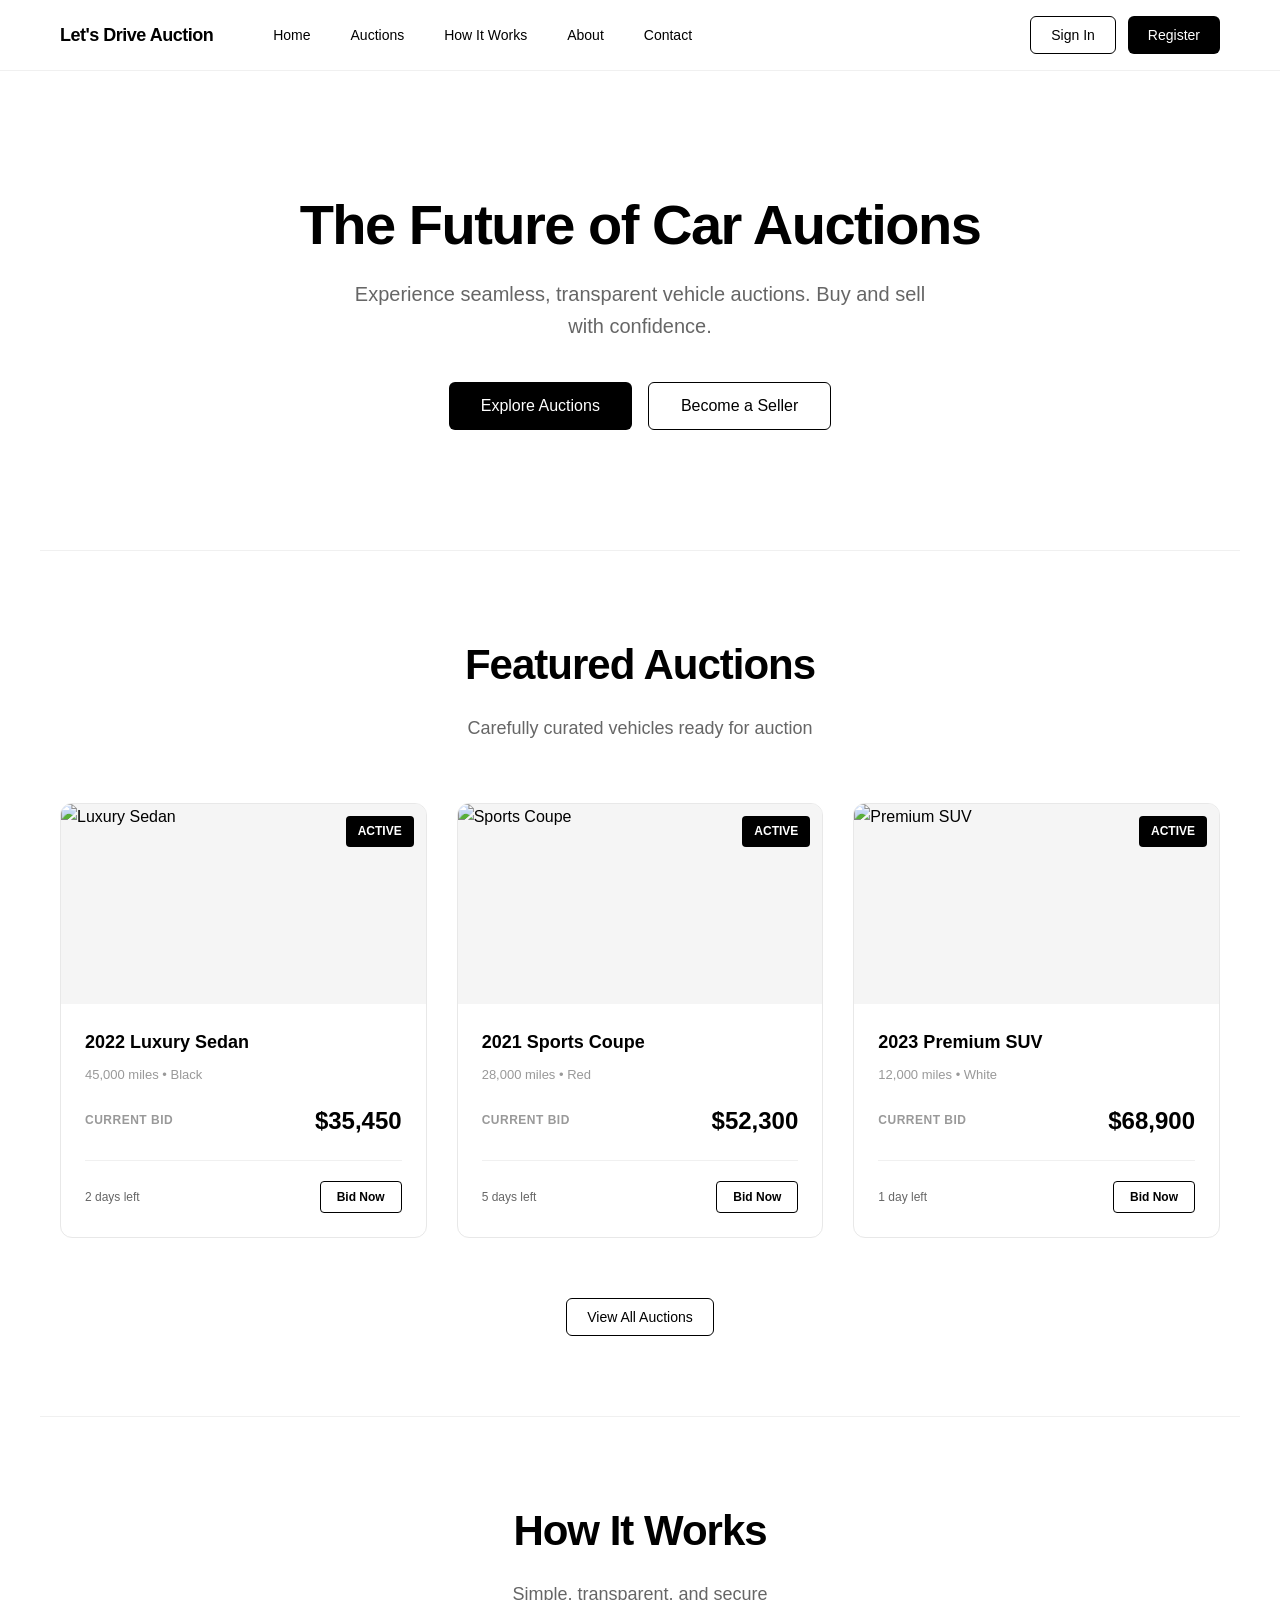
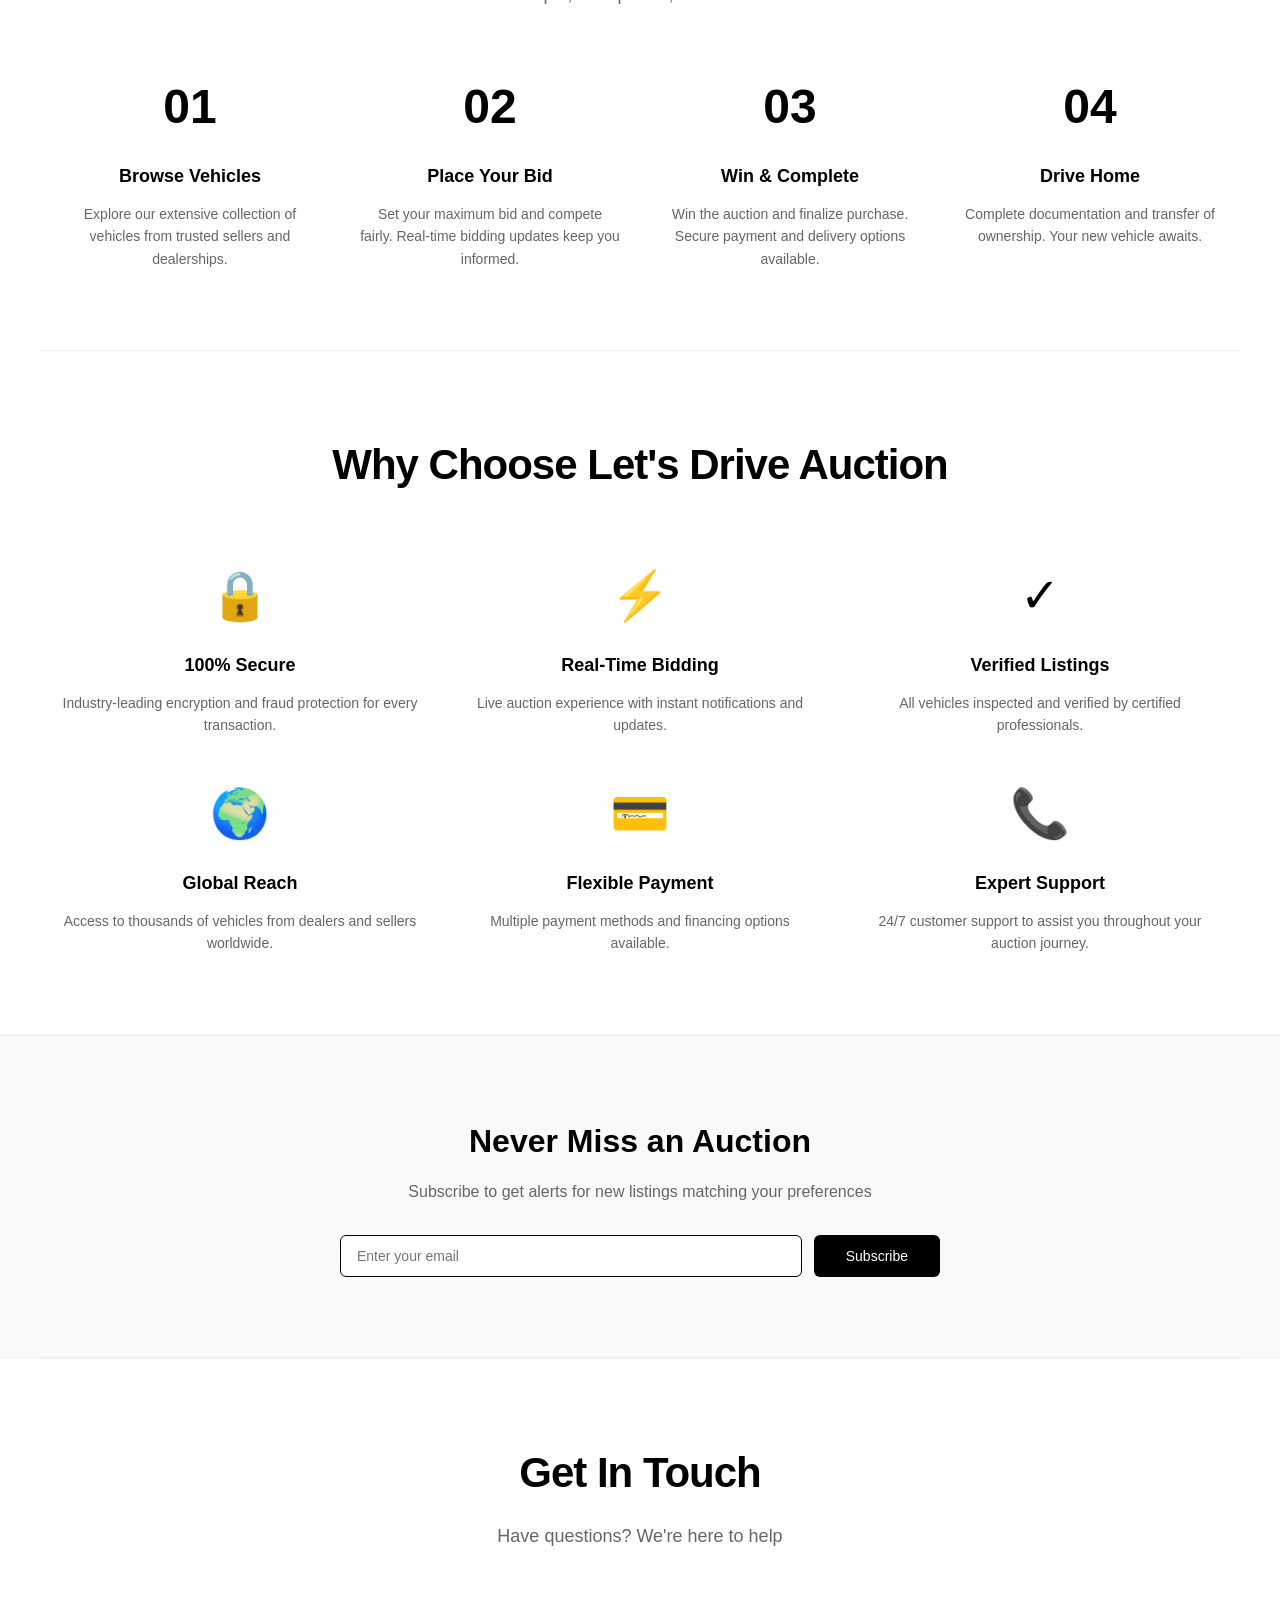
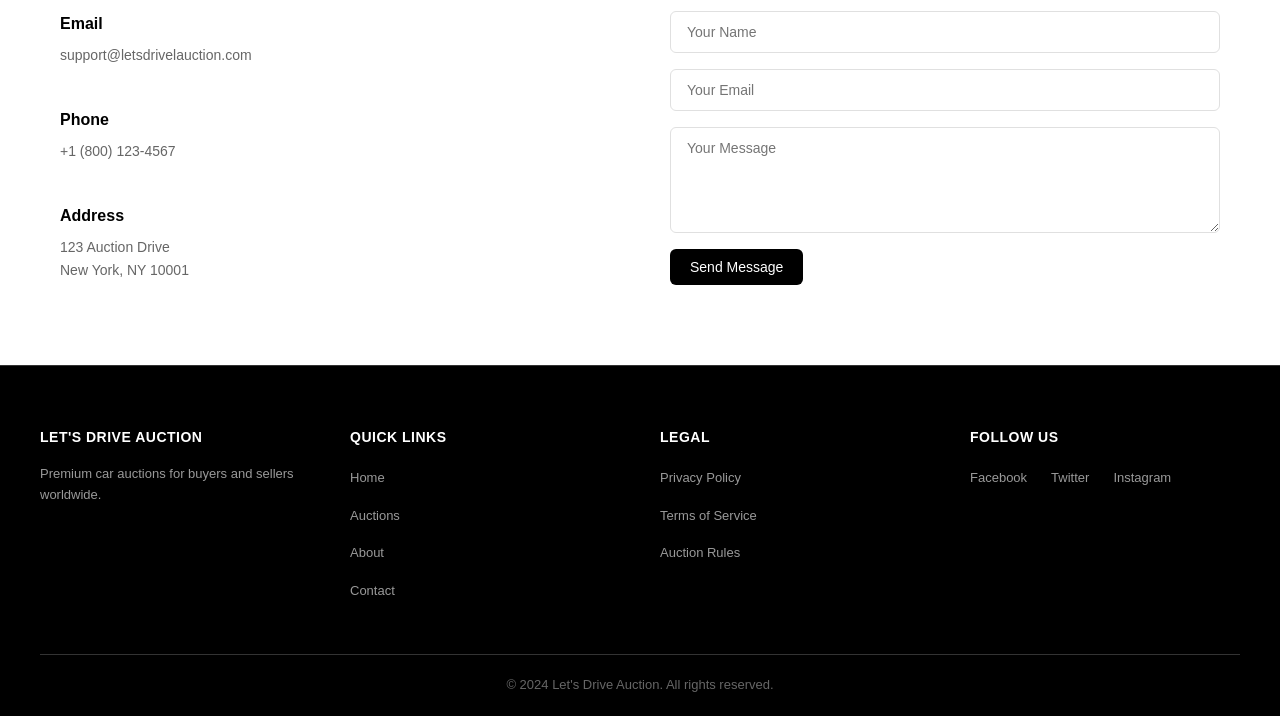
==== index.html @ 49b8ce79 "Add Let's Drive Auction main HTML page with all sections" ====
<!DOCTYPE html>
<html lang="en">
<head>
    <meta charset="UTF-8">
    <meta name="viewport" content="width=device-width, initial-scale=1.0">
    <title>Let's Drive Auction - Premium Car Auctions</title>
    <link rel="stylesheet" href="styles.css">
</head>
<body>
    <!-- Navigation -->
    <nav class="navbar">
        <div class="nav-container">
            <div class="logo">Let's Drive Auction</div>
            <ul class="nav-menu">
                <li><a href="#home">Home</a></li>
                <li><a href="#auctions">Auctions</a></li>
                <li><a href="#how-it-works">How It Works</a></li>
                <li><a href="#about">About</a></li>
                <li><a href="#contact">Contact</a></li>
            </ul>
            <div class="nav-buttons">
                <button class="btn-secondary">Sign In</button>
                <button class="btn-primary">Register</button>
            </div>
        </div>
    </nav>

    <!-- Hero Section -->
    <section id="home" class="hero">
        <div class="hero-content">
            <h1>The Future of Car Auctions</h1>
            <p>Experience seamless, transparent vehicle auctions. Buy and sell with confidence.</p>
            <div class="hero-buttons">
                <button class="btn-primary btn-large">Explore Auctions</button>
                <button class="btn-secondary btn-large">Become a Seller</button>
            </div>
        </div>
    </section>

    <!-- Featured Auctions -->
    <section id="auctions" class="featured-auctions">
        <div class="section-header">
            <h2>Featured Auctions</h2>
            <p>Carefully curated vehicles ready for auction</p>
        </div>
        
        <div class="auctions-grid">
            <div class="auction-card">
                <div class="auction-image">
                    <img src="https://via.placeholder.com/400x250/1a1a1a/ffffff?text=Luxury+Sedan" alt="Luxury Sedan">
                    <span class="auction-status">Active</span>
                </div>
                <div class="auction-details">
                    <h3>2022 Luxury Sedan</h3>
                    <p class="auction-meta">45,000 miles • Black</p>
                    <div class="price-info">
                        <span class="current-bid">Current Bid</span>
                        <span class="bid-amount">$35,450</span>
                    </div>
                    <div class="auction-footer">
                        <span class="time-left">2 days left</span>
                        <button class="btn-outline">Bid Now</button>
                    </div>
                </div>
            </div>

            <div class="auction-card">
                <div class="auction-image">
                    <img src="https://via.placeholder.com/400x250/1a1a1a/ffffff?text=Sports+Coupe" alt="Sports Coupe">
                    <span class="auction-status">Active</span>
                </div>
                <div class="auction-details">
                    <h3>2021 Sports Coupe</h3>
                    <p class="auction-meta">28,000 miles • Red</p>
                    <div class="price-info">
                        <span class="current-bid">Current Bid</span>
                        <span class="bid-amount">$52,300</span>
                    </div>
                    <div class="auction-footer">
                        <span class="time-left">5 days left</span>
                        <button class="btn-outline">Bid Now</button>
                    </div>
                </div>
            </div>

            <div class="auction-card">
                <div class="auction-image">
                    <img src="https://via.placeholder.com/400x250/1a1a1a/ffffff?text=Premium+SUV" alt="Premium SUV">
                    <span class="auction-status">Active</span>
                </div>
                <div class="auction-details">
                    <h3>2023 Premium SUV</h3>
                    <p class="auction-meta">12,000 miles • White</p>
                    <div class="price-info">
                        <span class="current-bid">Current Bid</span>
                        <span class="bid-amount">$68,900</span>
                    </div>
                    <div class="auction-footer">
                        <span class="time-left">1 day left</span>
                        <button class="btn-outline">Bid Now</button>
                    </div>
                </div>
            </div>
        </div>

        <div class="view-all">
            <button class="btn-secondary">View All Auctions</button>
        </div>
    </section>

    <!-- How It Works -->
    <section id="how-it-works" class="how-it-works">
        <div class="section-header">
            <h2>How It Works</h2>
            <p>Simple, transparent, and secure</p>
        </div>

        <div class="steps-grid">
            <div class="step">
                <div class="step-number">01</div>
                <h3>Browse Vehicles</h3>
                <p>Explore our extensive collection of vehicles from trusted sellers and dealerships.</p>
            </div>

            <div class="step">
                <div class="step-number">02</div>
                <h3>Place Your Bid</h3>
                <p>Set your maximum bid and compete fairly. Real-time bidding updates keep you informed.</p>
            </div>

            <div class="step">
                <div class="step-number">03</div>
                <h3>Win & Complete</h3>
                <p>Win the auction and finalize purchase. Secure payment and delivery options available.</p>
            </div>

            <div class="step">
                <div class="step-number">04</div>
                <h3>Drive Home</h3>
                <p>Complete documentation and transfer of ownership. Your new vehicle awaits.</p>
            </div>
        </div>
    </section>

    <!-- Why Choose Us -->
    <section id="about" class="why-choose-us">
        <div class="section-header">
            <h2>Why Choose Let's Drive Auction</h2>
        </div>

        <div class="features-grid">
            <div class="feature">
                <div class="feature-icon">🔒</div>
                <h3>100% Secure</h3>
                <p>Industry-leading encryption and fraud protection for every transaction.</p>
            </div>

            <div class="feature">
                <div class="feature-icon">⚡</div>
                <h3>Real-Time Bidding</h3>
                <p>Live auction experience with instant notifications and updates.</p>
            </div>

            <div class="feature">
                <div class="feature-icon">✓</div>
                <h3>Verified Listings</h3>
                <p>All vehicles inspected and verified by certified professionals.</p>
            </div>

            <div class="feature">
                <div class="feature-icon">🌍</div>
                <h3>Global Reach</h3>
                <p>Access to thousands of vehicles from dealers and sellers worldwide.</p>
            </div>

            <div class="feature">
                <div class="feature-icon">💳</div>
                <h3>Flexible Payment</h3>
                <p>Multiple payment methods and financing options available.</p>
            </div>

            <div class="feature">
                <div class="feature-icon">📞</div>
                <h3>Expert Support</h3>
                <p>24/7 customer support to assist you throughout your auction journey.</p>
            </div>
        </div>
    </section>

    <!-- Newsletter -->
    <section class="newsletter">
        <div class="newsletter-content">
            <h2>Never Miss an Auction</h2>
            <p>Subscribe to get alerts for new listings matching your preferences</p>
            <form class="newsletter-form">
                <input type="email" placeholder="Enter your email" required>
                <button type="submit" class="btn-primary">Subscribe</button>
            </form>
        </div>
    </section>

    <!-- Contact Section -->
    <section id="contact" class="contact">
        <div class="section-header">
            <h2>Get In Touch</h2>
            <p>Have questions? We're here to help</p>
        </div>

        <div class="contact-content">
            <div class="contact-info">
                <div class="info-item">
                    <h4>Email</h4>
                    <p>support@letsdrivelauction.com</p>
                </div>
                <div class="info-item">
                    <h4>Phone</h4>
                    <p>+1 (800) 123-4567</p>
                </div>
                <div class="info-item">
                    <h4>Address</h4>
                    <p>123 Auction Drive<br>New York, NY 10001</p>
                </div>
            </div>

            <form class="contact-form">
                <input type="text" placeholder="Your Name" required>
                <input type="email" placeholder="Your Email" required>
                <textarea placeholder="Your Message" rows="5" required></textarea>
                <button type="submit" class="btn-primary">Send Message</button>
            </form>
        </div>
    </section>

    <!-- Footer -->
    <footer class="footer">
        <div class="footer-content">
            <div class="footer-section">
                <h3>Let's Drive Auction</h3>
                <p>Premium car auctions for buyers and sellers worldwide.</p>
            </div>

            <div class="footer-section">
                <h4>Quick Links</h4>
                <ul>
                    <li><a href="#home">Home</a></li>
                    <li><a href="#auctions">Auctions</a></li>
                    <li><a href="#about">About</a></li>
                    <li><a href="#contact">Contact</a></li>
                </ul>
            </div>

            <div class="footer-section">
                <h4>Legal</h4>
                <ul>
                    <li><a href="#">Privacy Policy</a></li>
                    <li><a href="#">Terms of Service</a></li>
                    <li><a href="#">Auction Rules</a></li>
                </ul>
            </div>

            <div class="footer-section">
                <h4>Follow Us</h4>
                <ul class="social-links">
                    <li><a href="#">Facebook</a></li>
                    <li><a href="#">Twitter</a></li>
                    <li><a href="#">Instagram</a></li>
                </ul>
            </div>
        </div>

        <div class="footer-bottom">
            <p>&copy; 2024 Let's Drive Auction. All rights reserved.</p>
        </div>
    </footer>
</body>
</html>
---- styles.css ----
* {
    margin: 0;
    padding: 0;
    box-sizing: border-box;
}

html {
    scroll-behavior: smooth;
}

body {
    font-family: -apple-system, BlinkMacSystemFont, 'Segoe UI', 'Helvetica Neue', sans-serif;
    background-color: #ffffff;
    color: #000;
    line-height: 1.6;
}

/* Navigation */
.navbar {
    position: sticky;
    top: 0;
    background-color: #fff;
    border-bottom: 1px solid #f0f0f0;
    z-index: 1000;
    backdrop-filter: blur(10px);
    background-color: rgba(255, 255, 255, 0.95);
}

.nav-container {
    max-width: 1200px;
    margin: 0 auto;
    padding: 16px 20px;
    display: flex;
    justify-content: space-between;
    align-items: center;
}

.logo {
    font-size: 18px;
    font-weight: 700;
    letter-spacing: -0.5px;
}

.nav-menu {
    display: flex;
    list-style: none;
    gap: 40px;
    flex: 1;
    margin-left: 60px;
}

.nav-menu a {
    text-decoration: none;
    color: #000;
    font-size: 14px;
    font-weight: 500;
    transition: color 0.3s ease;
}

.nav-menu a:hover {
    color: #666;
}

.nav-buttons {
    display: flex;
    gap: 12px;
}

/* Buttons */
.btn-primary {
    background-color: #000;
    color: #fff;
    border: none;
    padding: 10px 20px;
    border-radius: 6px;
    font-size: 14px;
    font-weight: 500;
    cursor: pointer;
    transition: all 0.3s ease;
}

.btn-primary:hover {
    background-color: #333;
    transform: translateY(-2px);
}

.btn-secondary {
    background-color: transparent;
    color: #000;
    border: 1px solid #000;
    padding: 10px 20px;
    border-radius: 6px;
    font-size: 14px;
    font-weight: 500;
    cursor: pointer;
    transition: all 0.3s ease;
}

.btn-secondary:hover {
    background-color: #000;
    color: #fff;
}

.btn-large {
    padding: 14px 32px;
    font-size: 16px;
}

.btn-outline {
    background-color: transparent;
    color: #000;
    border: 1px solid #000;
    padding: 8px 16px;
    border-radius: 4px;
    font-size: 12px;
    font-weight: 600;
    cursor: pointer;
    transition: all 0.3s ease;
}

.btn-outline:hover {
    background-color: #000;
    color: #fff;
}

/* Hero Section */
.hero {
    max-width: 1200px;
    margin: 0 auto;
    padding: 120px 20px;
    text-align: center;
}

.hero-content h1 {
    font-size: 56px;
    font-weight: 700;
    letter-spacing: -1.5px;
    margin-bottom: 20px;
    line-height: 1.2;
}

.hero-content p {
    font-size: 20px;
    color: #666;
    margin-bottom: 40px;
    font-weight: 400;
    max-width: 600px;
    margin-left: auto;
    margin-right: auto;
}

.hero-buttons {
    display: flex;
    gap: 16px;
    justify-content: center;
    flex-wrap: wrap;
}

/* Section Headers */
.section-header {
    text-align: center;
    margin-bottom: 60px;
}

.section-header h2 {
    font-size: 42px;
    font-weight: 700;
    letter-spacing: -1px;
    margin-bottom: 16px;
}

.section-header p {
    font-size: 18px;
    color: #666;
    font-weight: 400;
}

/* Featured Auctions */
.featured-auctions {
    max-width: 1200px;
    margin: 0 auto;
    padding: 80px 20px;
    border-top: 1px solid #f0f0f0;
}

.auctions-grid {
    display: grid;
    grid-template-columns: repeat(auto-fit, minmax(300px, 1fr));
    gap: 30px;
    margin-bottom: 60px;
}

.auction-card {
    background: #fff;
    border: 1px solid #e8e8e8;
    border-radius: 12px;
    overflow: hidden;
    transition: all 0.3s ease;
}

.auction-card:hover {
    border-color: #000;
    box-shadow: 0 20px 40px rgba(0, 0, 0, 0.1);
}

.auction-image {
    position: relative;
    height: 200px;
    overflow: hidden;
    background-color: #f5f5f5;
}

.auction-image img {
    width: 100%;
    height: 100%;
    object-fit: cover;
    transition: transform 0.3s ease;
}

.auction-card:hover .auction-image img {
    transform: scale(1.05);
}

.auction-status {
    position: absolute;
    top: 12px;
    right: 12px;
    background-color: #000;
    color: #fff;
    padding: 6px 12px;
    border-radius: 4px;
    font-size: 12px;
    font-weight: 600;
    text-transform: uppercase;
}

.auction-details {
    padding: 24px;
}

.auction-details h3 {
    font-size: 18px;
    font-weight: 600;
    margin-bottom: 8px;
}

.auction-meta {
    font-size: 13px;
    color: #999;
    margin-bottom: 16px;
}

.price-info {
    display: flex;
    justify-content: space-between;
    align-items: center;
    margin-bottom: 20px;
    padding-bottom: 20px;
    border-bottom: 1px solid #f0f0f0;
}

.current-bid {
    font-size: 12px;
    color: #999;
    text-transform: uppercase;
    font-weight: 600;
    letter-spacing: 0.5px;
}

.bid-amount {
    font-size: 24px;
    font-weight: 700;
}

.auction-footer {
    display: flex;
    justify-content: space-between;
    align-items: center;
}

.time-left {
    font-size: 12px;
    color: #666;
    font-weight: 500;
}

.view-all {
    text-align: center;
}

/* How It Works */
.how-it-works {
    max-width: 1200px;
    margin: 0 auto;
    padding: 80px 20px;
    border-top: 1px solid #f0f0f0;
}

.steps-grid {
    display: grid;
    grid-template-columns: repeat(auto-fit, minmax(250px, 1fr));
    gap: 40px;
}

.step {
    text-align: center;
}

.step-number {
    font-size: 48px;
    font-weight: 700;
    color: #000;
    margin-bottom: 16px;
}

.step h3 {
    font-size: 18px;
    font-weight: 600;
    margin-bottom: 12px;
}

.step p {
    font-size: 14px;
    color: #666;
    line-height: 1.6;
}

/* Why Choose Us */
.why-choose-us {
    max-width: 1200px;
    margin: 0 auto;
    padding: 80px 20px;
    border-top: 1px solid #f0f0f0;
}

.features-grid {
    display: grid;
    grid-template-columns: repeat(auto-fit, minmax(280px, 1fr));
    gap: 40px;
}

.feature {
    text-align: center;
}

.feature-icon {
    font-size: 48px;
    margin-bottom: 16px;
}

.feature h3 {
    font-size: 18px;
    font-weight: 600;
    margin-bottom: 12px;
}

.feature p {
    font-size: 14px;
    color: #666;
    line-height: 1.6;
}

/* Newsletter */
.newsletter {
    background-color: #f9f9f9;
    padding: 80px 20px;
    border-top: 1px solid #f0f0f0;
    border-bottom: 1px solid #f0f0f0;
}

.newsletter-content {
    max-width: 600px;
    margin: 0 auto;
    text-align: center;
}

.newsletter-content h2 {
    font-size: 32px;
    font-weight: 700;
    margin-bottom: 12px;
}

.newsletter-content p {
    font-size: 16px;
    color: #666;
    margin-bottom: 30px;
}

.newsletter-form {
    display: flex;
    gap: 12px;
}

.newsletter-form input {
    flex: 1;
    padding: 12px 16px;
    border: 1px solid #000;
    border-radius: 6px;
    font-size: 14px;
}

.newsletter-form input:focus {
    outline: none;
    border-color: #000;
    box-shadow: 0 0 0 3px rgba(0, 0, 0, 0.1);
}

.newsletter-form button {
    padding: 12px 32px;
}

/* Contact */
.contact {
    max-width: 1200px;
    margin: 0 auto;
    padding: 80px 20px;
    border-top: 1px solid #f0f0f0;
}

.contact-content {
    display: grid;
    grid-template-columns: 1fr 1fr;
    gap: 60px;
    margin-top: 60px;
}

.contact-info {
    display: flex;
    flex-direction: column;
    gap: 40px;
}

.info-item h4 {
    font-size: 16px;
    font-weight: 600;
    margin-bottom: 8px;
}

.info-item p {
    font-size: 14px;
    color: #666;
    line-height: 1.6;
}

.contact-form {
    display: flex;
    flex-direction: column;
    gap: 16px;
}

.contact-form input,
.contact-form textarea {
    padding: 12px 16px;
    border: 1px solid #e0e0e0;
    border-radius: 6px;
    font-size: 14px;
    font-family: inherit;
}

.contact-form input:focus,
.contact-form textarea:focus {
    outline: none;
    border-color: #000;
    box-shadow: 0 0 0 3px rgba(0, 0, 0, 0.05);
}

.contact-form button {
    align-self: flex-start;
}

/* Footer */
.footer {
    background-color: #000;
    color: #fff;
    padding: 60px 20px 20px;
    border-top: 1px solid #333;
}

.footer-content {
    max-width: 1200px;
    margin: 0 auto;
    display: grid;
    grid-template-columns: repeat(auto-fit, minmax(200px, 1fr));
    gap: 40px;
    margin-bottom: 40px;
}

.footer-section h3,
.footer-section h4 {
    font-size: 14px;
    font-weight: 600;
    margin-bottom: 16px;
    text-transform: uppercase;
    letter-spacing: 0.5px;
}

.footer-section p {
    font-size: 13px;
    color: #999;
    line-height: 1.6;
}

.footer-section ul {
    list-style: none;
}

.footer-section li {
    margin-bottom: 12px;
}

.footer-section a {
    font-size: 13px;
    color: #999;
    text-decoration: none;
    transition: color 0.3s ease;
}

.footer-section a:hover {
    color: #fff;
}

.social-links {
    display: flex;
    gap: 24px;
}

.footer-bottom {
    max-width: 1200px;
    margin: 0 auto;
    padding-top: 20px;
    border-top: 1px solid #333;
    text-align: center;
    font-size: 13px;
    color: #666;
}

/* Responsive */
@media (max-width: 768px) {
    .nav-menu {
        display: none;
    }

    .hero-content h1 {
        font-size: 36px;
    }

    .hero-content p {
        font-size: 16px;
    }

    .hero {
        padding: 80px 20px;
    }

    .section-header h2 {
        font-size: 28px;
    }

    .featured-auctions,
    .how-it-works,
    .why-choose-us,
    .contact {
        padding: 60px 20px;
    }

    .contact-content {
        grid-template-columns: 1fr;
        gap: 40px;
    }

    .auctions-grid {
        grid-template-columns: 1fr;
    }

    .steps-grid,
    .features-grid {
        grid-template-columns: 1fr;
    }

    .newsletter-form {
        flex-direction: column;
    }

    .newsletter-form button {
        width: 100%;
    }
}

@media (max-width: 480px) {
    .nav-container {
        padding: 12px 16px;
    }

    .logo {
        font-size: 16px;
    }

    .nav-buttons {
        display: none;
    }

    .hero {
        padding: 60px 16px;
    }

    .hero-content h1 {
        font-size: 28px;
    }

    .hero-content p {
        font-size: 14px;
    }

    .hero-buttons {
        flex-direction: column;
    }

    .btn-large {
        width: 100%;
    }

    .section-header h2 {
        font-size: 24px;
    }

    .featured-auctions,
    .how-it-works,
    .why-choose-us,
    .contact,
    .newsletter {
        padding: 40px 16px;
    }

    .footer-content {
        grid-template-columns: 1fr;
        gap: 30px;
    }
}

/* Animations */
@keyframes fadeInUp {
    from {
        opacity: 0;
        transform: translateY(20px);
    }
    to {
        opacity: 1;
        transform: translateY(0);
    }
}

.auction-card {
    animation: fadeInUp 0.6s ease-out;
}

.step,
.feature {
    animation: fadeInUp 0.6s ease-out;
}
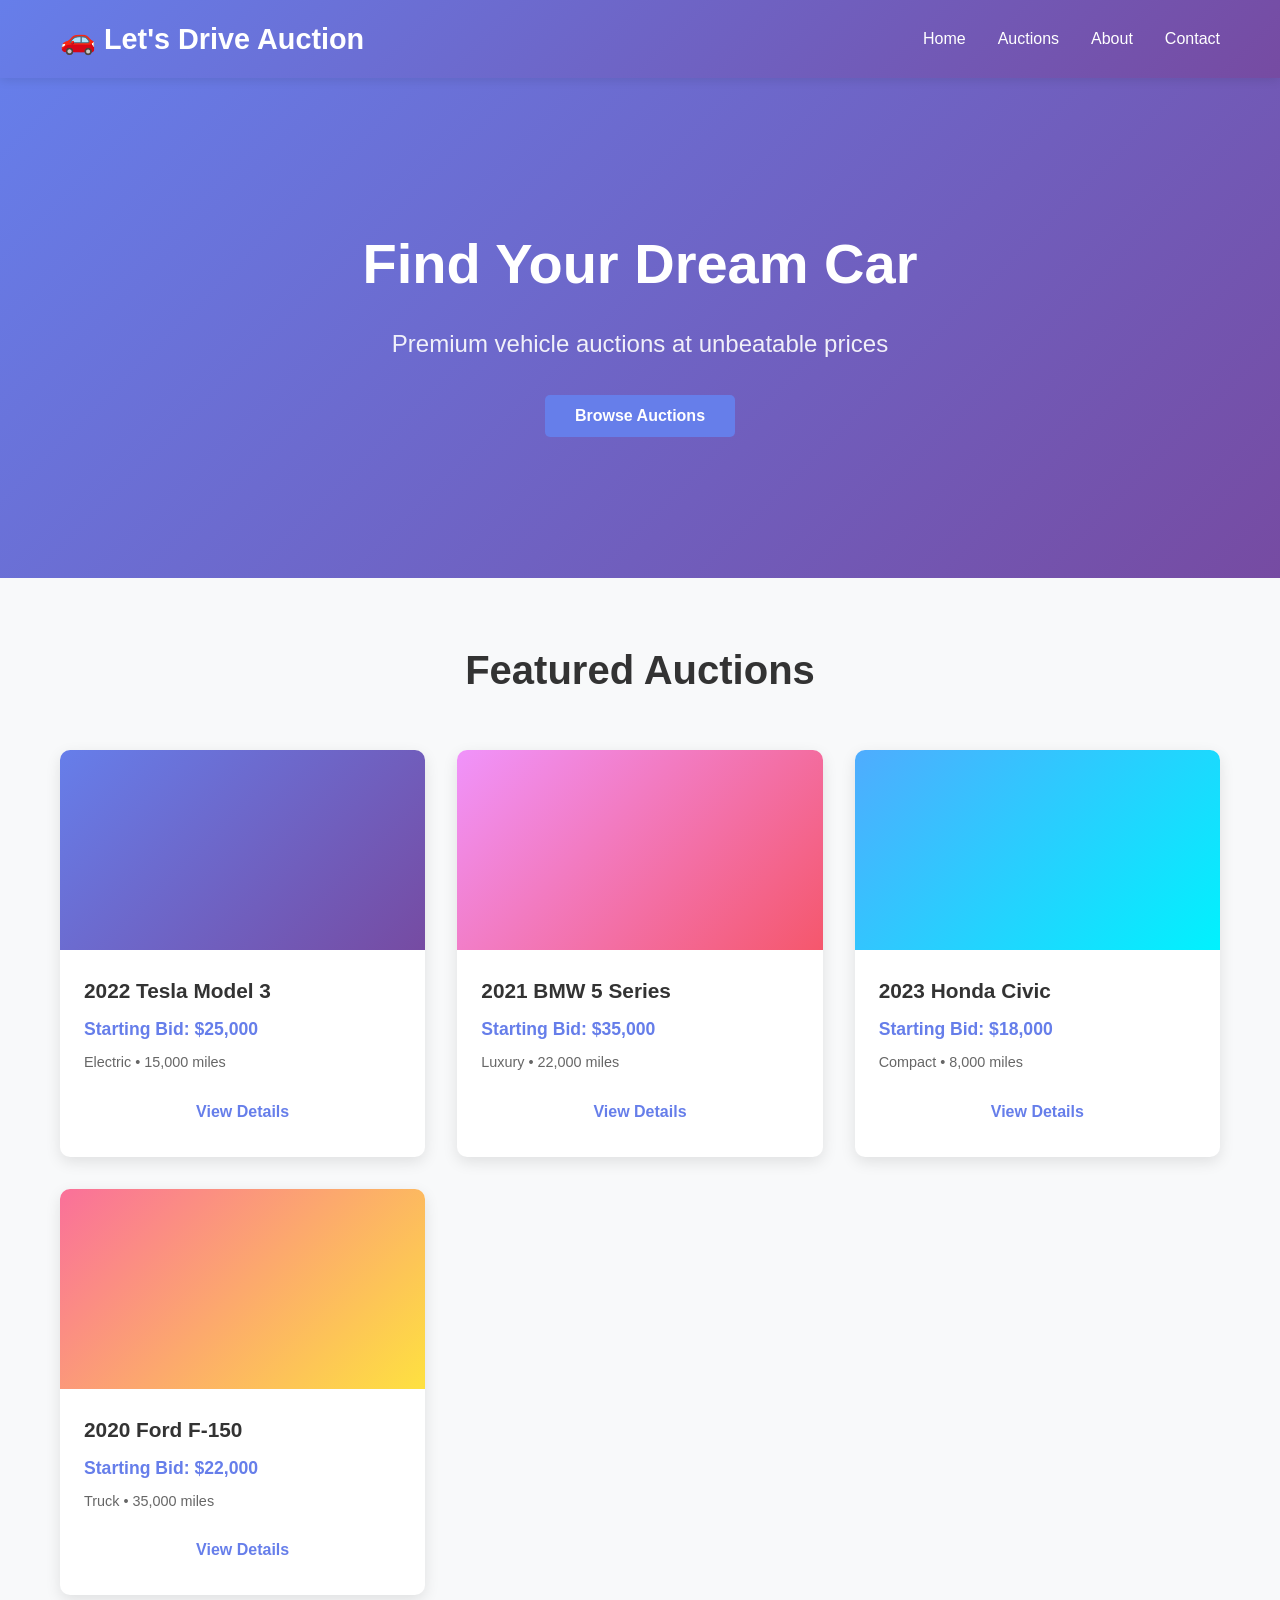
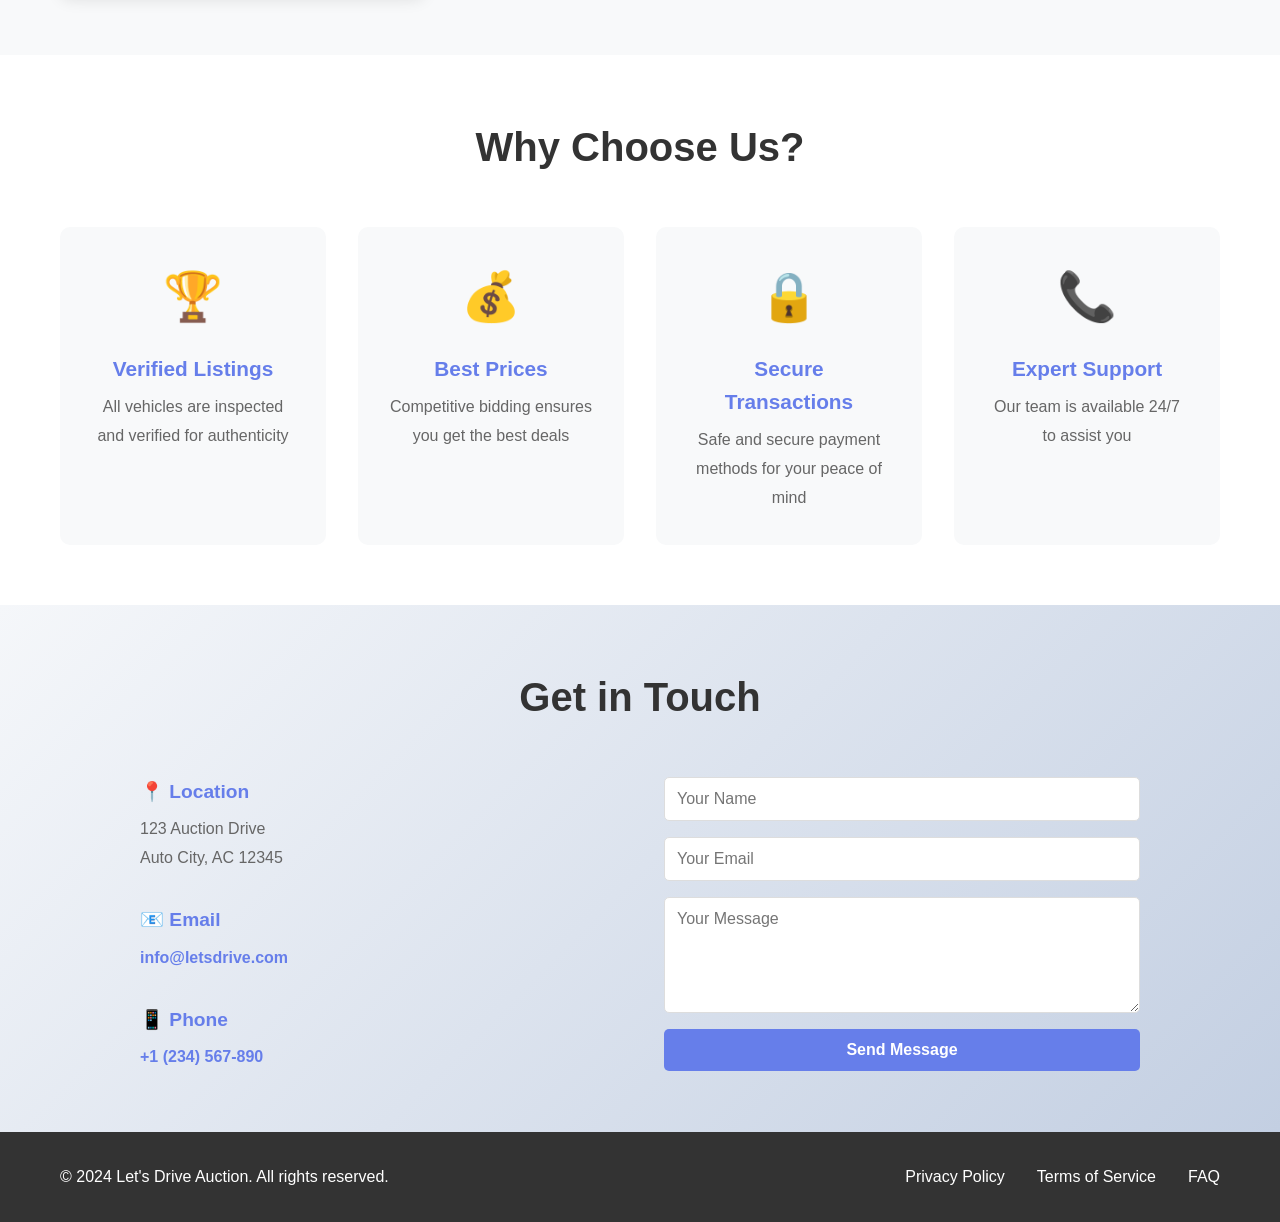
==== commit 9210d167: "Create main HTML file with complete website structure" ====
--- a/index.html
+++ b/index.html
@@ -3,273 +3,153 @@
 <head>
     <meta charset="UTF-8">
     <meta name="viewport" content="width=device-width, initial-scale=1.0">
-    <title>Let's Drive Auction - Premium Car Auctions</title>
+    <title>Let's Drive Auction - Premium Vehicle Auctions</title>
     <link rel="stylesheet" href="styles.css">
 </head>
 <body>
     <!-- Navigation -->
     <nav class="navbar">
-        <div class="nav-container">
-            <div class="logo">Let's Drive Auction</div>
-            <ul class="nav-menu">
+        <div class="container">
+            <div class="logo">
+                <h1>🚗 Let's Drive Auction</h1>
+            </div>
+            <ul class="nav-links">
                 <li><a href="#home">Home</a></li>
                 <li><a href="#auctions">Auctions</a></li>
-                <li><a href="#how-it-works">How It Works</a></li>
                 <li><a href="#about">About</a></li>
                 <li><a href="#contact">Contact</a></li>
             </ul>
-            <div class="nav-buttons">
-                <button class="btn-secondary">Sign In</button>
-                <button class="btn-primary">Register</button>
-            </div>
         </div>
     </nav>
 
     <!-- Hero Section -->
     <section id="home" class="hero">
         <div class="hero-content">
-            <h1>The Future of Car Auctions</h1>
-            <p>Experience seamless, transparent vehicle auctions. Buy and sell with confidence.</p>
-            <div class="hero-buttons">
-                <button class="btn-primary btn-large">Explore Auctions</button>
-                <button class="btn-secondary btn-large">Become a Seller</button>
+            <h2>Find Your Dream Car</h2>
+            <p>Premium vehicle auctions at unbeatable prices</p>
+            <button class="btn btn-primary">Browse Auctions</button>
+        </div>
+    </section>
+
+    <!-- Auctions Section -->
+    <section id="auctions" class="auctions">
+        <div class="container">
+            <h2>Featured Auctions</h2>
+            <div class="auction-grid">
+                <!-- Auction Card 1 -->
+                <div class="auction-card">
+                    <div class="auction-image" style="background: linear-gradient(135deg, #667eea 0%, #764ba2 100%);"></div>
+                    <div class="auction-info">
+                        <h3>2022 Tesla Model 3</h3>
+                        <p class="price">Starting Bid: $25,000</p>
+                        <p class="details">Electric • 15,000 miles</p>
+                        <button class="btn btn-secondary">View Details</button>
+                    </div>
+                </div>
+
+                <!-- Auction Card 2 -->
+                <div class="auction-card">
+                    <div class="auction-image" style="background: linear-gradient(135deg, #f093fb 0%, #f5576c 100%);"></div>
+                    <div class="auction-info">
+                        <h3>2021 BMW 5 Series</h3>
+                        <p class="price">Starting Bid: $35,000</p>
+                        <p class="details">Luxury • 22,000 miles</p>
+                        <button class="btn btn-secondary">View Details</button>
+                    </div>
+                </div>
+
+                <!-- Auction Card 3 -->
+                <div class="auction-card">
+                    <div class="auction-image" style="background: linear-gradient(135deg, #4facfe 0%, #00f2fe 100%);"></div>
+                    <div class="auction-info">
+                        <h3>2023 Honda Civic</h3>
+                        <p class="price">Starting Bid: $18,000</p>
+                        <p class="details">Compact • 8,000 miles</p>
+                        <button class="btn btn-secondary">View Details</button>
+                    </div>
+                </div>
+
+                <!-- Auction Card 4 -->
+                <div class="auction-card">
+                    <div class="auction-image" style="background: linear-gradient(135deg, #fa709a 0%, #fee140 100%);"></div>
+                    <div class="auction-info">
+                        <h3>2020 Ford F-150</h3>
+                        <p class="price">Starting Bid: $22,000</p>
+                        <p class="details">Truck • 35,000 miles</p>
+                        <button class="btn btn-secondary">View Details</button>
+                    </div>
+                </div>
             </div>
         </div>
     </section>
 
-    <!-- Featured Auctions -->
-    <section id="auctions" class="featured-auctions">
-        <div class="section-header">
-            <h2>Featured Auctions</h2>
-            <p>Carefully curated vehicles ready for auction</p>
-        </div>
-        
-        <div class="auctions-grid">
-            <div class="auction-card">
-                <div class="auction-image">
-                    <img src="https://via.placeholder.com/400x250/1a1a1a/ffffff?text=Luxury+Sedan" alt="Luxury Sedan">
-                    <span class="auction-status">Active</span>
+    <!-- About Section -->
+    <section id="about" class="about">
+        <div class="container">
+            <h2>Why Choose Us?</h2>
+            <div class="features-grid">
+                <div class="feature">
+                    <div class="feature-icon">🏆</div>
+                    <h3>Verified Listings</h3>
+                    <p>All vehicles are inspected and verified for authenticity</p>
                 </div>
-                <div class="auction-details">
-                    <h3>2022 Luxury Sedan</h3>
-                    <p class="auction-meta">45,000 miles • Black</p>
-                    <div class="price-info">
-                        <span class="current-bid">Current Bid</span>
-                        <span class="bid-amount">$35,450</span>
-                    </div>
-                    <div class="auction-footer">
-                        <span class="time-left">2 days left</span>
-                        <button class="btn-outline">Bid Now</button>
-                    </div>
+                <div class="feature">
+                    <div class="feature-icon">💰</div>
+                    <h3>Best Prices</h3>
+                    <p>Competitive bidding ensures you get the best deals</p>
+                </div>
+                <div class="feature">
+                    <div class="feature-icon">🔒</div>
+                    <h3>Secure Transactions</h3>
+                    <p>Safe and secure payment methods for your peace of mind</p>
+                </div>
+                <div class="feature">
+                    <div class="feature-icon">📞</div>
+                    <h3>Expert Support</h3>
+                    <p>Our team is available 24/7 to assist you</p>
                 </div>
             </div>
-
-            <div class="auction-card">
-                <div class="auction-image">
-                    <img src="https://via.placeholder.com/400x250/1a1a1a/ffffff?text=Sports+Coupe" alt="Sports Coupe">
-                    <span class="auction-status">Active</span>
-                </div>
-                <div class="auction-details">
-                    <h3>2021 Sports Coupe</h3>
-                    <p class="auction-meta">28,000 miles • Red</p>
-                    <div class="price-info">
-                        <span class="current-bid">Current Bid</span>
-                        <span class="bid-amount">$52,300</span>
-                    </div>
-                    <div class="auction-footer">
-                        <span class="time-left">5 days left</span>
-                        <button class="btn-outline">Bid Now</button>
-                    </div>
-                </div>
-            </div>
-
-            <div class="auction-card">
-                <div class="auction-image">
-                    <img src="https://via.placeholder.com/400x250/1a1a1a/ffffff?text=Premium+SUV" alt="Premium SUV">
-                    <span class="auction-status">Active</span>
-                </div>
-                <div class="auction-details">
-                    <h3>2023 Premium SUV</h3>
-                    <p class="auction-meta">12,000 miles • White</p>
-                    <div class="price-info">
-                        <span class="current-bid">Current Bid</span>
-                        <span class="bid-amount">$68,900</span>
-                    </div>
-                    <div class="auction-footer">
-                        <span class="time-left">1 day left</span>
-                        <button class="btn-outline">Bid Now</button>
-                    </div>
-                </div>
-            </div>
-        </div>
-
-        <div class="view-all">
-            <button class="btn-secondary">View All Auctions</button>
-        </div>
-    </section>
-
-    <!-- How It Works -->
-    <section id="how-it-works" class="how-it-works">
-        <div class="section-header">
-            <h2>How It Works</h2>
-            <p>Simple, transparent, and secure</p>
-        </div>
-
-        <div class="steps-grid">
-            <div class="step">
-                <div class="step-number">01</div>
-                <h3>Browse Vehicles</h3>
-                <p>Explore our extensive collection of vehicles from trusted sellers and dealerships.</p>
-            </div>
-
-            <div class="step">
-                <div class="step-number">02</div>
-                <h3>Place Your Bid</h3>
-                <p>Set your maximum bid and compete fairly. Real-time bidding updates keep you informed.</p>
-            </div>
-
-            <div class="step">
-                <div class="step-number">03</div>
-                <h3>Win & Complete</h3>
-                <p>Win the auction and finalize purchase. Secure payment and delivery options available.</p>
-            </div>
-
-            <div class="step">
-                <div class="step-number">04</div>
-                <h3>Drive Home</h3>
-                <p>Complete documentation and transfer of ownership. Your new vehicle awaits.</p>
-            </div>
-        </div>
-    </section>
-
-    <!-- Why Choose Us -->
-    <section id="about" class="why-choose-us">
-        <div class="section-header">
-            <h2>Why Choose Let's Drive Auction</h2>
-        </div>
-
-        <div class="features-grid">
-            <div class="feature">
-                <div class="feature-icon">🔒</div>
-                <h3>100% Secure</h3>
-                <p>Industry-leading encryption and fraud protection for every transaction.</p>
-            </div>
-
-            <div class="feature">
-                <div class="feature-icon">⚡</div>
-                <h3>Real-Time Bidding</h3>
-                <p>Live auction experience with instant notifications and updates.</p>
-            </div>
-
-            <div class="feature">
-                <div class="feature-icon">✓</div>
-                <h3>Verified Listings</h3>
-                <p>All vehicles inspected and verified by certified professionals.</p>
-            </div>
-
-            <div class="feature">
-                <div class="feature-icon">🌍</div>
-                <h3>Global Reach</h3>
-                <p>Access to thousands of vehicles from dealers and sellers worldwide.</p>
-            </div>
-
-            <div class="feature">
-                <div class="feature-icon">💳</div>
-                <h3>Flexible Payment</h3>
-                <p>Multiple payment methods and financing options available.</p>
-            </div>
-
-            <div class="feature">
-                <div class="feature-icon">📞</div>
-                <h3>Expert Support</h3>
-                <p>24/7 customer support to assist you throughout your auction journey.</p>
-            </div>
-        </div>
-    </section>
-
-    <!-- Newsletter -->
-    <section class="newsletter">
-        <div class="newsletter-content">
-            <h2>Never Miss an Auction</h2>
-            <p>Subscribe to get alerts for new listings matching your preferences</p>
-            <form class="newsletter-form">
-                <input type="email" placeholder="Enter your email" required>
-                <button type="submit" class="btn-primary">Subscribe</button>
-            </form>
         </div>
     </section>
 
     <!-- Contact Section -->
     <section id="contact" class="contact">
-        <div class="section-header">
-            <h2>Get In Touch</h2>
-            <p>Have questions? We're here to help</p>
-        </div>
-
-        <div class="contact-content">
-            <div class="contact-info">
-                <div class="info-item">
-                    <h4>Email</h4>
-                    <p>support@letsdrivelauction.com</p>
+        <div class="container">
+            <h2>Get in Touch</h2>
+            <div class="contact-content">
+                <div class="contact-info">
+                    <div class="info-item">
+                        <h3>📍 Location</h3>
+                        <p>123 Auction Drive<br>Auto City, AC 12345</p>
+                    </div>
+                    <div class="info-item">
+                        <h3>📧 Email</h3>
+                        <p><a href="mailto:info@letsdrive.com">info@letsdrive.com</a></p>
+                    </div>
+                    <div class="info-item">
+                        <h3>📱 Phone</h3>
+                        <p><a href="tel:+1234567890">+1 (234) 567-890</a></p>
+                    </div>
                 </div>
-                <div class="info-item">
-                    <h4>Phone</h4>
-                    <p>+1 (800) 123-4567</p>
-                </div>
-                <div class="info-item">
-                    <h4>Address</h4>
-                    <p>123 Auction Drive<br>New York, NY 10001</p>
-                </div>
+                <form class="contact-form">
+                    <input type="text" placeholder="Your Name" required>
+                    <input type="email" placeholder="Your Email" required>
+                    <textarea placeholder="Your Message" rows="5" required></textarea>
+                    <button type="submit" class="btn btn-primary">Send Message</button>
+                </form>
             </div>
-
-            <form class="contact-form">
-                <input type="text" placeholder="Your Name" required>
-                <input type="email" placeholder="Your Email" required>
-                <textarea placeholder="Your Message" rows="5" required></textarea>
-                <button type="submit" class="btn-primary">Send Message</button>
-            </form>
         </div>
     </section>
 
     <!-- Footer -->
     <footer class="footer">
-        <div class="footer-content">
-            <div class="footer-section">
-                <h3>Let's Drive Auction</h3>
-                <p>Premium car auctions for buyers and sellers worldwide.</p>
+        <div class="container">
+            <p>&copy; 2024 Let's Drive Auction. All rights reserved.</p>
+            <div class="footer-links">
+                <a href="#">Privacy Policy</a>
+                <a href="#">Terms of Service</a>
+                <a href="#">FAQ</a>
             </div>
-
-            <div class="footer-section">
-                <h4>Quick Links</h4>
-                <ul>
-                    <li><a href="#home">Home</a></li>
-                    <li><a href="#auctions">Auctions</a></li>
-                    <li><a href="#about">About</a></li>
-                    <li><a href="#contact">Contact</a></li>
-                </ul>
-            </div>
-
-            <div class="footer-section">
-                <h4>Legal</h4>
-                <ul>
-                    <li><a href="#">Privacy Policy</a></li>
-                    <li><a href="#">Terms of Service</a></li>
-                    <li><a href="#">Auction Rules</a></li>
-                </ul>
-            </div>
-
-            <div class="footer-section">
-                <h4>Follow Us</h4>
-                <ul class="social-links">
-                    <li><a href="#">Facebook</a></li>
-                    <li><a href="#">Twitter</a></li>
-                    <li><a href="#">Instagram</a></li>
-                </ul>
-            </div>
-        </div>
-
-        <div class="footer-bottom">
-            <p>&copy; 2024 Let's Drive Auction. All rights reserved.</p>
         </div>
     </footer>
 </body>
--- a/styles.css
+++ b/styles.css
@@ -4,656 +4,375 @@
     box-sizing: border-box;
 }
 
-html {
-    scroll-behavior: smooth;
-}
-
 body {
-    font-family: -apple-system, BlinkMacSystemFont, 'Segoe UI', 'Helvetica Neue', sans-serif;
-    background-color: #ffffff;
-    color: #000;
+    font-family: 'Segoe UI', Tahoma, Geneva, Verdana, sans-serif;
     line-height: 1.6;
+    color: #333;
+}
+
+.container {
+    max-width: 1200px;
+    margin: 0 auto;
+    padding: 0 20px;
 }
 
 /* Navigation */
 .navbar {
+    background: linear-gradient(135deg, #667eea 0%, #764ba2 100%);
+    color: white;
+    padding: 1rem 0;
     position: sticky;
     top: 0;
-    background-color: #fff;
-    border-bottom: 1px solid #f0f0f0;
     z-index: 1000;
-    backdrop-filter: blur(10px);
-    background-color: rgba(255, 255, 255, 0.95);
-}
-
-.nav-container {
-    max-width: 1200px;
-    margin: 0 auto;
-    padding: 16px 20px;
+    box-shadow: 0 2px 10px rgba(0,0,0,0.1);
+}
+
+.navbar .container {
     display: flex;
     justify-content: space-between;
     align-items: center;
 }
 
-.logo {
-    font-size: 18px;
+.logo h1 {
+    font-size: 1.8rem;
     font-weight: 700;
-    letter-spacing: -0.5px;
-}
-
-.nav-menu {
+}
+
+.nav-links {
     display: flex;
     list-style: none;
-    gap: 40px;
-    flex: 1;
-    margin-left: 60px;
-}
-
-.nav-menu a {
+    gap: 2rem;
+}
+
+.nav-links a {
+    color: white;
     text-decoration: none;
-    color: #000;
-    font-size: 14px;
     font-weight: 500;
-    transition: color 0.3s ease;
-}
-
-.nav-menu a:hover {
-    color: #666;
-}
-
-.nav-buttons {
-    display: flex;
-    gap: 12px;
+    transition: opacity 0.3s ease;
+}
+
+.nav-links a:hover {
+    opacity: 0.8;
+}
+
+/* Hero Section */
+.hero {
+    background: linear-gradient(135deg, #667eea 0%, #764ba2 100%);
+    color: white;
+    padding: 100px 20px;
+    text-align: center;
+    min-height: 500px;
+    display: flex;
+    align-items: center;
+    justify-content: center;
+}
+
+.hero-content h2 {
+    font-size: 3.5rem;
+    margin-bottom: 1rem;
+    font-weight: 700;
+}
+
+.hero-content p {
+    font-size: 1.5rem;
+    margin-bottom: 2rem;
+    opacity: 0.9;
 }
 
 /* Buttons */
-.btn-primary {
-    background-color: #000;
-    color: #fff;
+.btn {
+    padding: 12px 30px;
     border: none;
-    padding: 10px 20px;
-    border-radius: 6px;
-    font-size: 14px;
-    font-weight: 500;
+    border-radius: 5px;
+    font-size: 1rem;
     cursor: pointer;
     transition: all 0.3s ease;
+    font-weight: 600;
+}
+
+.btn-primary {
+    background: #667eea;
+    color: white;
 }
 
 .btn-primary:hover {
-    background-color: #333;
+    background: #5568d3;
     transform: translateY(-2px);
+    box-shadow: 0 5px 15px rgba(102, 126, 234, 0.4);
 }
 
 .btn-secondary {
-    background-color: transparent;
-    color: #000;
-    border: 1px solid #000;
-    padding: 10px 20px;
-    border-radius: 6px;
-    font-size: 14px;
-    font-weight: 500;
-    cursor: pointer;
-    transition: all 0.3s ease;
+    background: white;
+    color: #667eea;
+    width: 100%;
 }
 
 .btn-secondary:hover {
-    background-color: #000;
-    color: #fff;
-}
-
-.btn-large {
-    padding: 14px 32px;
-    font-size: 16px;
-}
-
-.btn-outline {
-    background-color: transparent;
-    color: #000;
-    border: 1px solid #000;
-    padding: 8px 16px;
-    border-radius: 4px;
-    font-size: 12px;
-    font-weight: 600;
-    cursor: pointer;
-    transition: all 0.3s ease;
-}
-
-.btn-outline:hover {
-    background-color: #000;
-    color: #fff;
-}
-
-/* Hero Section */
-.hero {
-    max-width: 1200px;
-    margin: 0 auto;
-    padding: 120px 20px;
-    text-align: center;
-}
-
-.hero-content h1 {
-    font-size: 56px;
+    background: #f0f0f0;
+    transform: translateY(-2px);
+}
+
+/* Auctions Section */
+.auctions {
+    padding: 60px 20px;
+    background: #f8f9fa;
+}
+
+.auctions h2 {
+    text-align: center;
+    font-size: 2.5rem;
+    margin-bottom: 3rem;
+    color: #333;
+}
+
+.auction-grid {
+    display: grid;
+    grid-template-columns: repeat(auto-fit, minmax(280px, 1fr));
+    gap: 2rem;
+}
+
+.auction-card {
+    background: white;
+    border-radius: 10px;
+    overflow: hidden;
+    box-shadow: 0 5px 15px rgba(0,0,0,0.1);
+    transition: transform 0.3s ease, box-shadow 0.3s ease;
+}
+
+.auction-card:hover {
+    transform: translateY(-10px);
+    box-shadow: 0 15px 30px rgba(0,0,0,0.2);
+}
+
+.auction-image {
+    width: 100%;
+    height: 200px;
+    background-size: cover;
+    background-position: center;
+}
+
+.auction-info {
+    padding: 1.5rem;
+}
+
+.auction-info h3 {
+    font-size: 1.3rem;
+    margin-bottom: 0.5rem;
+    color: #333;
+}
+
+.price {
+    color: #667eea;
     font-weight: 700;
-    letter-spacing: -1.5px;
-    margin-bottom: 20px;
-    line-height: 1.2;
-}
-
-.hero-content p {
-    font-size: 20px;
+    font-size: 1.1rem;
+    margin-bottom: 0.5rem;
+}
+
+.details {
     color: #666;
-    margin-bottom: 40px;
-    font-weight: 400;
-    max-width: 600px;
-    margin-left: auto;
-    margin-right: auto;
-}
-
-.hero-buttons {
-    display: flex;
-    gap: 16px;
-    justify-content: center;
-    flex-wrap: wrap;
-}
-
-/* Section Headers */
-.section-header {
-    text-align: center;
-    margin-bottom: 60px;
-}
-
-.section-header h2 {
-    font-size: 42px;
-    font-weight: 700;
-    letter-spacing: -1px;
-    margin-bottom: 16px;
-}
-
-.section-header p {
-    font-size: 18px;
-    color: #666;
-    font-weight: 400;
-}
-
-/* Featured Auctions */
-.featured-auctions {
-    max-width: 1200px;
-    margin: 0 auto;
-    padding: 80px 20px;
-    border-top: 1px solid #f0f0f0;
-}
-
-.auctions-grid {
-    display: grid;
-    grid-template-columns: repeat(auto-fit, minmax(300px, 1fr));
-    gap: 30px;
-    margin-bottom: 60px;
-}
-
-.auction-card {
-    background: #fff;
-    border: 1px solid #e8e8e8;
-    border-radius: 12px;
-    overflow: hidden;
-    transition: all 0.3s ease;
-}
-
-.auction-card:hover {
-    border-color: #000;
-    box-shadow: 0 20px 40px rgba(0, 0, 0, 0.1);
-}
-
-.auction-image {
-    position: relative;
-    height: 200px;
-    overflow: hidden;
-    background-color: #f5f5f5;
-}
-
-.auction-image img {
-    width: 100%;
-    height: 100%;
-    object-fit: cover;
-    transition: transform 0.3s ease;
-}
-
-.auction-card:hover .auction-image img {
-    transform: scale(1.05);
-}
-
-.auction-status {
-    position: absolute;
-    top: 12px;
-    right: 12px;
-    background-color: #000;
-    color: #fff;
-    padding: 6px 12px;
-    border-radius: 4px;
-    font-size: 12px;
-    font-weight: 600;
-    text-transform: uppercase;
-}
-
-.auction-details {
-    padding: 24px;
-}
-
-.auction-details h3 {
-    font-size: 18px;
-    font-weight: 600;
-    margin-bottom: 8px;
-}
-
-.auction-meta {
-    font-size: 13px;
-    color: #999;
-    margin-bottom: 16px;
-}
-
-.price-info {
-    display: flex;
-    justify-content: space-between;
-    align-items: center;
-    margin-bottom: 20px;
-    padding-bottom: 20px;
-    border-bottom: 1px solid #f0f0f0;
-}
-
-.current-bid {
-    font-size: 12px;
-    color: #999;
-    text-transform: uppercase;
-    font-weight: 600;
-    letter-spacing: 0.5px;
-}
-
-.bid-amount {
-    font-size: 24px;
-    font-weight: 700;
-}
-
-.auction-footer {
-    display: flex;
-    justify-content: space-between;
-    align-items: center;
-}
-
-.time-left {
-    font-size: 12px;
-    color: #666;
-    font-weight: 500;
-}
-
-.view-all {
-    text-align: center;
-}
-
-/* How It Works */
-.how-it-works {
-    max-width: 1200px;
-    margin: 0 auto;
-    padding: 80px 20px;
-    border-top: 1px solid #f0f0f0;
-}
-
-.steps-grid {
+    font-size: 0.9rem;
+    margin-bottom: 1rem;
+}
+
+/* About Section */
+.about {
+    padding: 60px 20px;
+    background: white;
+}
+
+.about h2 {
+    text-align: center;
+    font-size: 2.5rem;
+    margin-bottom: 3rem;
+    color: #333;
+}
+
+.features-grid {
     display: grid;
     grid-template-columns: repeat(auto-fit, minmax(250px, 1fr));
-    gap: 40px;
-}
-
-.step {
-    text-align: center;
-}
-
-.step-number {
-    font-size: 48px;
-    font-weight: 700;
-    color: #000;
-    margin-bottom: 16px;
-}
-
-.step h3 {
-    font-size: 18px;
-    font-weight: 600;
-    margin-bottom: 12px;
-}
-
-.step p {
-    font-size: 14px;
+    gap: 2rem;
+}
+
+.feature {
+    background: #f8f9fa;
+    padding: 2rem;
+    border-radius: 10px;
+    text-align: center;
+    transition: transform 0.3s ease, box-shadow 0.3s ease;
+}
+
+.feature:hover {
+    transform: translateY(-5px);
+    box-shadow: 0 10px 20px rgba(0,0,0,0.1);
+}
+
+.feature-icon {
+    font-size: 3rem;
+    margin-bottom: 1rem;
+}
+
+.feature h3 {
+    font-size: 1.3rem;
+    margin-bottom: 0.5rem;
+    color: #667eea;
+}
+
+.feature p {
     color: #666;
-    line-height: 1.6;
-}
-
-/* Why Choose Us */
-.why-choose-us {
-    max-width: 1200px;
-    margin: 0 auto;
-    padding: 80px 20px;
-    border-top: 1px solid #f0f0f0;
-}
-
-.features-grid {
-    display: grid;
-    grid-template-columns: repeat(auto-fit, minmax(280px, 1fr));
-    gap: 40px;
-}
-
-.feature {
-    text-align: center;
-}
-
-.feature-icon {
-    font-size: 48px;
-    margin-bottom: 16px;
-}
-
-.feature h3 {
-    font-size: 18px;
-    font-weight: 600;
-    margin-bottom: 12px;
-}
-
-.feature p {
-    font-size: 14px;
-    color: #666;
-    line-height: 1.6;
-}
-
-/* Newsletter */
-.newsletter {
-    background-color: #f9f9f9;
-    padding: 80px 20px;
-    border-top: 1px solid #f0f0f0;
-    border-bottom: 1px solid #f0f0f0;
-}
-
-.newsletter-content {
-    max-width: 600px;
-    margin: 0 auto;
-    text-align: center;
-}
-
-.newsletter-content h2 {
-    font-size: 32px;
-    font-weight: 700;
-    margin-bottom: 12px;
-}
-
-.newsletter-content p {
-    font-size: 16px;
-    color: #666;
-    margin-bottom: 30px;
-}
-
-.newsletter-form {
-    display: flex;
-    gap: 12px;
-}
-
-.newsletter-form input {
-    flex: 1;
-    padding: 12px 16px;
-    border: 1px solid #000;
-    border-radius: 6px;
-    font-size: 14px;
-}
-
-.newsletter-form input:focus {
-    outline: none;
-    border-color: #000;
-    box-shadow: 0 0 0 3px rgba(0, 0, 0, 0.1);
-}
-
-.newsletter-form button {
-    padding: 12px 32px;
-}
-
-/* Contact */
+    line-height: 1.8;
+}
+
+/* Contact Section */
 .contact {
-    max-width: 1200px;
-    margin: 0 auto;
-    padding: 80px 20px;
-    border-top: 1px solid #f0f0f0;
+    padding: 60px 20px;
+    background: linear-gradient(135deg, #f5f7fa 0%, #c3cfe2 100%);
+}
+
+.contact h2 {
+    text-align: center;
+    font-size: 2.5rem;
+    margin-bottom: 3rem;
+    color: #333;
 }
 
 .contact-content {
     display: grid;
     grid-template-columns: 1fr 1fr;
-    gap: 60px;
-    margin-top: 60px;
+    gap: 3rem;
+    max-width: 1000px;
+    margin: 0 auto;
 }
 
 .contact-info {
     display: flex;
     flex-direction: column;
-    gap: 40px;
-}
-
-.info-item h4 {
-    font-size: 16px;
+    gap: 2rem;
+}
+
+.info-item h3 {
+    color: #667eea;
+    margin-bottom: 0.5rem;
+    font-size: 1.2rem;
+}
+
+.info-item p {
+    color: #666;
+    line-height: 1.8;
+}
+
+.info-item a {
+    color: #667eea;
+    text-decoration: none;
     font-weight: 600;
-    margin-bottom: 8px;
-}
-
-.info-item p {
-    font-size: 14px;
-    color: #666;
-    line-height: 1.6;
+}
+
+.info-item a:hover {
+    text-decoration: underline;
 }
 
 .contact-form {
     display: flex;
     flex-direction: column;
-    gap: 16px;
+    gap: 1rem;
 }
 
 .contact-form input,
 .contact-form textarea {
-    padding: 12px 16px;
-    border: 1px solid #e0e0e0;
-    border-radius: 6px;
-    font-size: 14px;
+    padding: 12px;
+    border: 1px solid #ddd;
+    border-radius: 5px;
+    font-size: 1rem;
     font-family: inherit;
+    transition: border-color 0.3s ease;
 }
 
 .contact-form input:focus,
 .contact-form textarea:focus {
     outline: none;
-    border-color: #000;
-    box-shadow: 0 0 0 3px rgba(0, 0, 0, 0.05);
-}
-
-.contact-form button {
-    align-self: flex-start;
+    border-color: #667eea;
+    box-shadow: 0 0 5px rgba(102, 126, 234, 0.3);
 }
 
 /* Footer */
 .footer {
-    background-color: #000;
-    color: #fff;
-    padding: 60px 20px 20px;
-    border-top: 1px solid #333;
-}
-
-.footer-content {
-    max-width: 1200px;
-    margin: 0 auto;
-    display: grid;
-    grid-template-columns: repeat(auto-fit, minmax(200px, 1fr));
-    gap: 40px;
-    margin-bottom: 40px;
-}
-
-.footer-section h3,
-.footer-section h4 {
-    font-size: 14px;
-    font-weight: 600;
-    margin-bottom: 16px;
-    text-transform: uppercase;
-    letter-spacing: 0.5px;
-}
-
-.footer-section p {
-    font-size: 13px;
-    color: #999;
-    line-height: 1.6;
-}
-
-.footer-section ul {
-    list-style: none;
-}
-
-.footer-section li {
-    margin-bottom: 12px;
-}
-
-.footer-section a {
-    font-size: 13px;
-    color: #999;
+    background: #333;
+    color: white;
+    padding: 2rem 20px;
+    text-align: center;
+}
+
+.footer .container {
+    display: flex;
+    justify-content: space-between;
+    align-items: center;
+    flex-wrap: wrap;
+    gap: 2rem;
+}
+
+.footer-links {
+    display: flex;
+    gap: 2rem;
+}
+
+.footer-links a {
+    color: white;
     text-decoration: none;
-    transition: color 0.3s ease;
-}
-
-.footer-section a:hover {
-    color: #fff;
-}
-
-.social-links {
-    display: flex;
-    gap: 24px;
-}
-
-.footer-bottom {
-    max-width: 1200px;
-    margin: 0 auto;
-    padding-top: 20px;
-    border-top: 1px solid #333;
-    text-align: center;
-    font-size: 13px;
-    color: #666;
-}
-
-/* Responsive */
+    transition: opacity 0.3s ease;
+}
+
+.footer-links a:hover {
+    opacity: 0.7;
+}
+
+/* Responsive Design */
 @media (max-width: 768px) {
-    .nav-menu {
-        display: none;
-    }
-
-    .hero-content h1 {
-        font-size: 36px;
+    .nav-links {
+        gap: 1rem;
+        font-size: 0.9rem;
+    }
+
+    .hero-content h2 {
+        font-size: 2rem;
     }
 
     .hero-content p {
-        font-size: 16px;
-    }
-
-    .hero {
-        padding: 80px 20px;
-    }
-
-    .section-header h2 {
-        font-size: 28px;
-    }
-
-    .featured-auctions,
-    .how-it-works,
-    .why-choose-us,
-    .contact {
-        padding: 60px 20px;
+        font-size: 1rem;
     }
 
     .contact-content {
         grid-template-columns: 1fr;
-        gap: 40px;
-    }
-
-    .auctions-grid {
+    }
+
+    .auction-grid {
         grid-template-columns: 1fr;
     }
 
-    .steps-grid,
     .features-grid {
         grid-template-columns: 1fr;
     }
 
-    .newsletter-form {
+    .footer .container {
         flex-direction: column;
     }
-
-    .newsletter-form button {
-        width: 100%;
-    }
 }
 
 @media (max-width: 480px) {
-    .nav-container {
-        padding: 12px 16px;
-    }
-
-    .logo {
-        font-size: 16px;
-    }
-
-    .nav-buttons {
-        display: none;
-    }
-
-    .hero {
-        padding: 60px 16px;
-    }
-
-    .hero-content h1 {
-        font-size: 28px;
-    }
-
-    .hero-content p {
-        font-size: 14px;
-    }
-
-    .hero-buttons {
-        flex-direction: column;
-    }
-
-    .btn-large {
-        width: 100%;
-    }
-
-    .section-header h2 {
-        font-size: 24px;
-    }
-
-    .featured-auctions,
-    .how-it-works,
-    .why-choose-us,
-    .contact,
-    .newsletter {
-        padding: 40px 16px;
-    }
-
-    .footer-content {
-        grid-template-columns: 1fr;
-        gap: 30px;
-    }
-}
-
-/* Animations */
-@keyframes fadeInUp {
-    from {
-        opacity: 0;
-        transform: translateY(20px);
-    }
-    to {
-        opacity: 1;
-        transform: translateY(0);
-    }
-}
-
-.auction-card {
-    animation: fadeInUp 0.6s ease-out;
-}
-
-.step,
-.feature {
-    animation: fadeInUp 0.6s ease-out;
+    .logo h1 {
+        font-size: 1.3rem;
+    }
+
+    .nav-links {
+        gap: 0.5rem;
+        font-size: 0.8rem;
+    }
+
+    .hero-content h2 {
+        font-size: 1.5rem;
+    }
+
+    .auctions h2,
+    .about h2,
+    .contact h2 {
+        font-size: 1.8rem;
+    }
 }
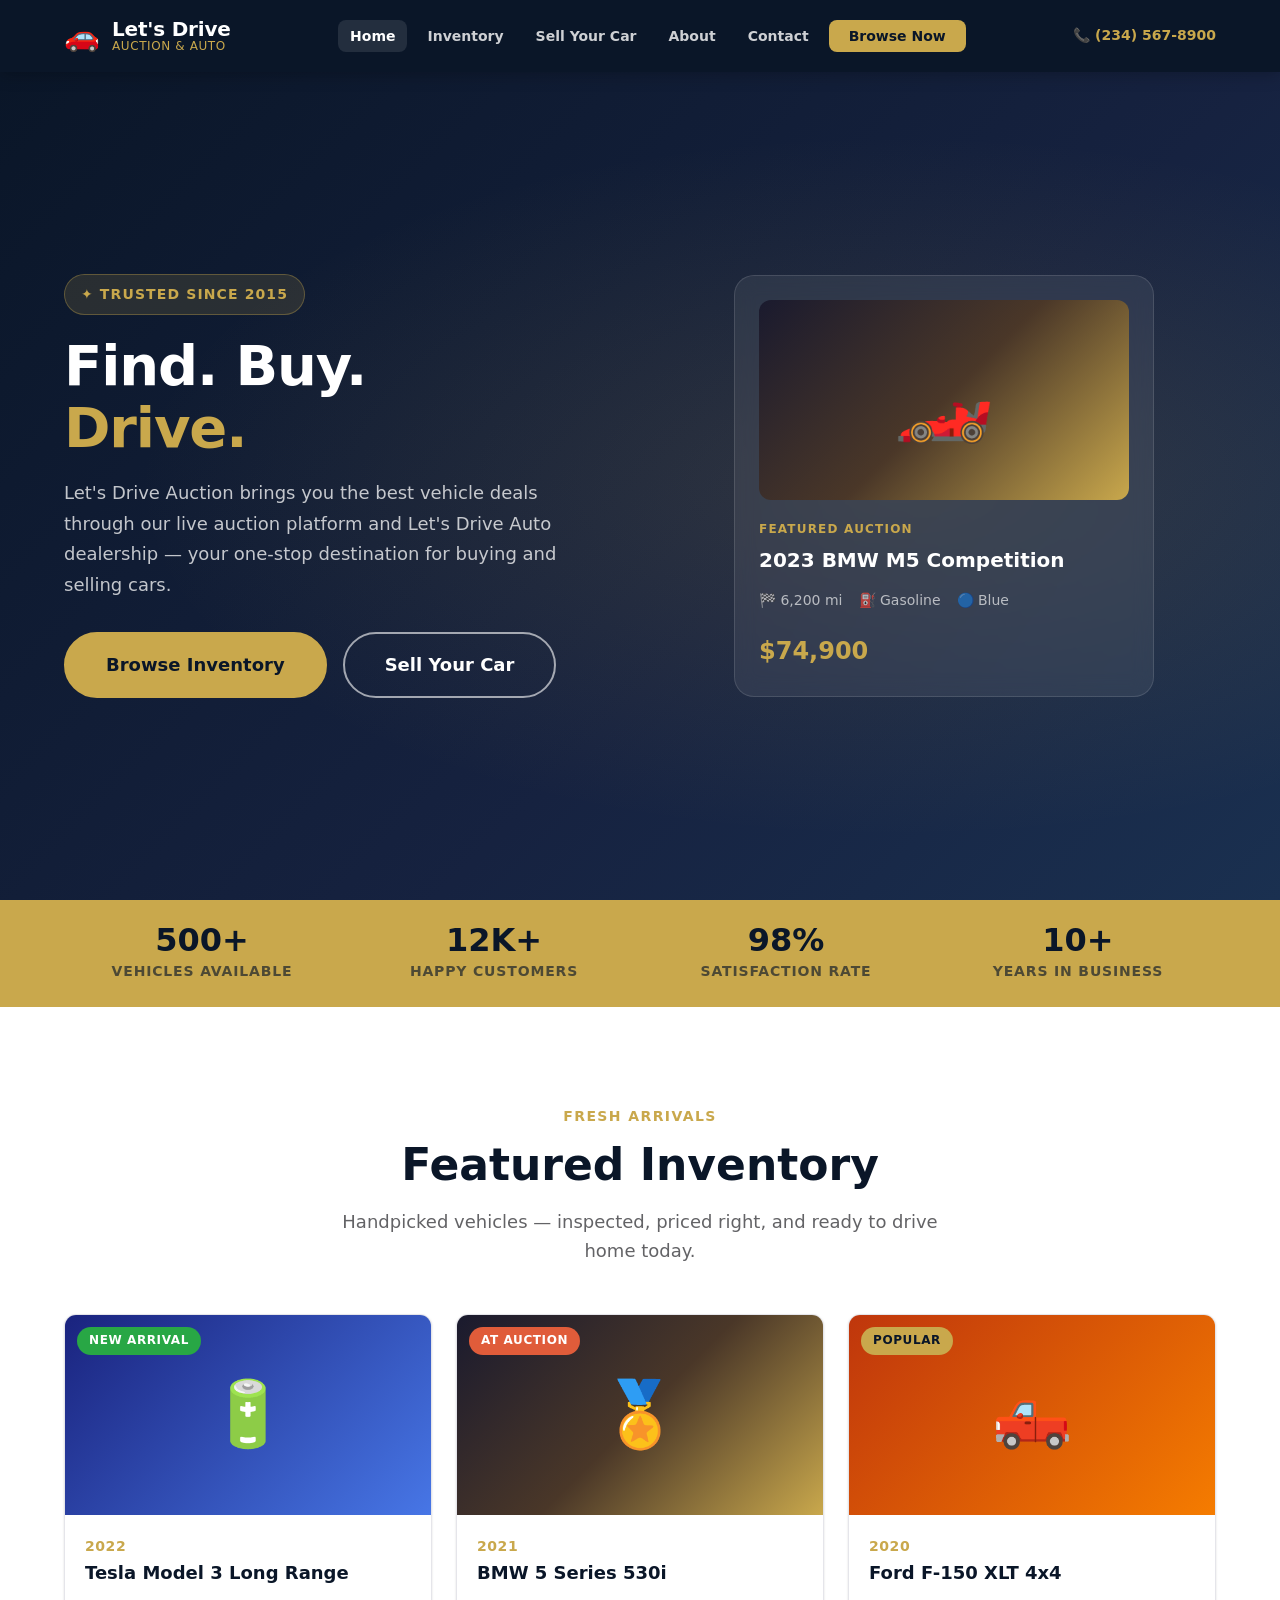
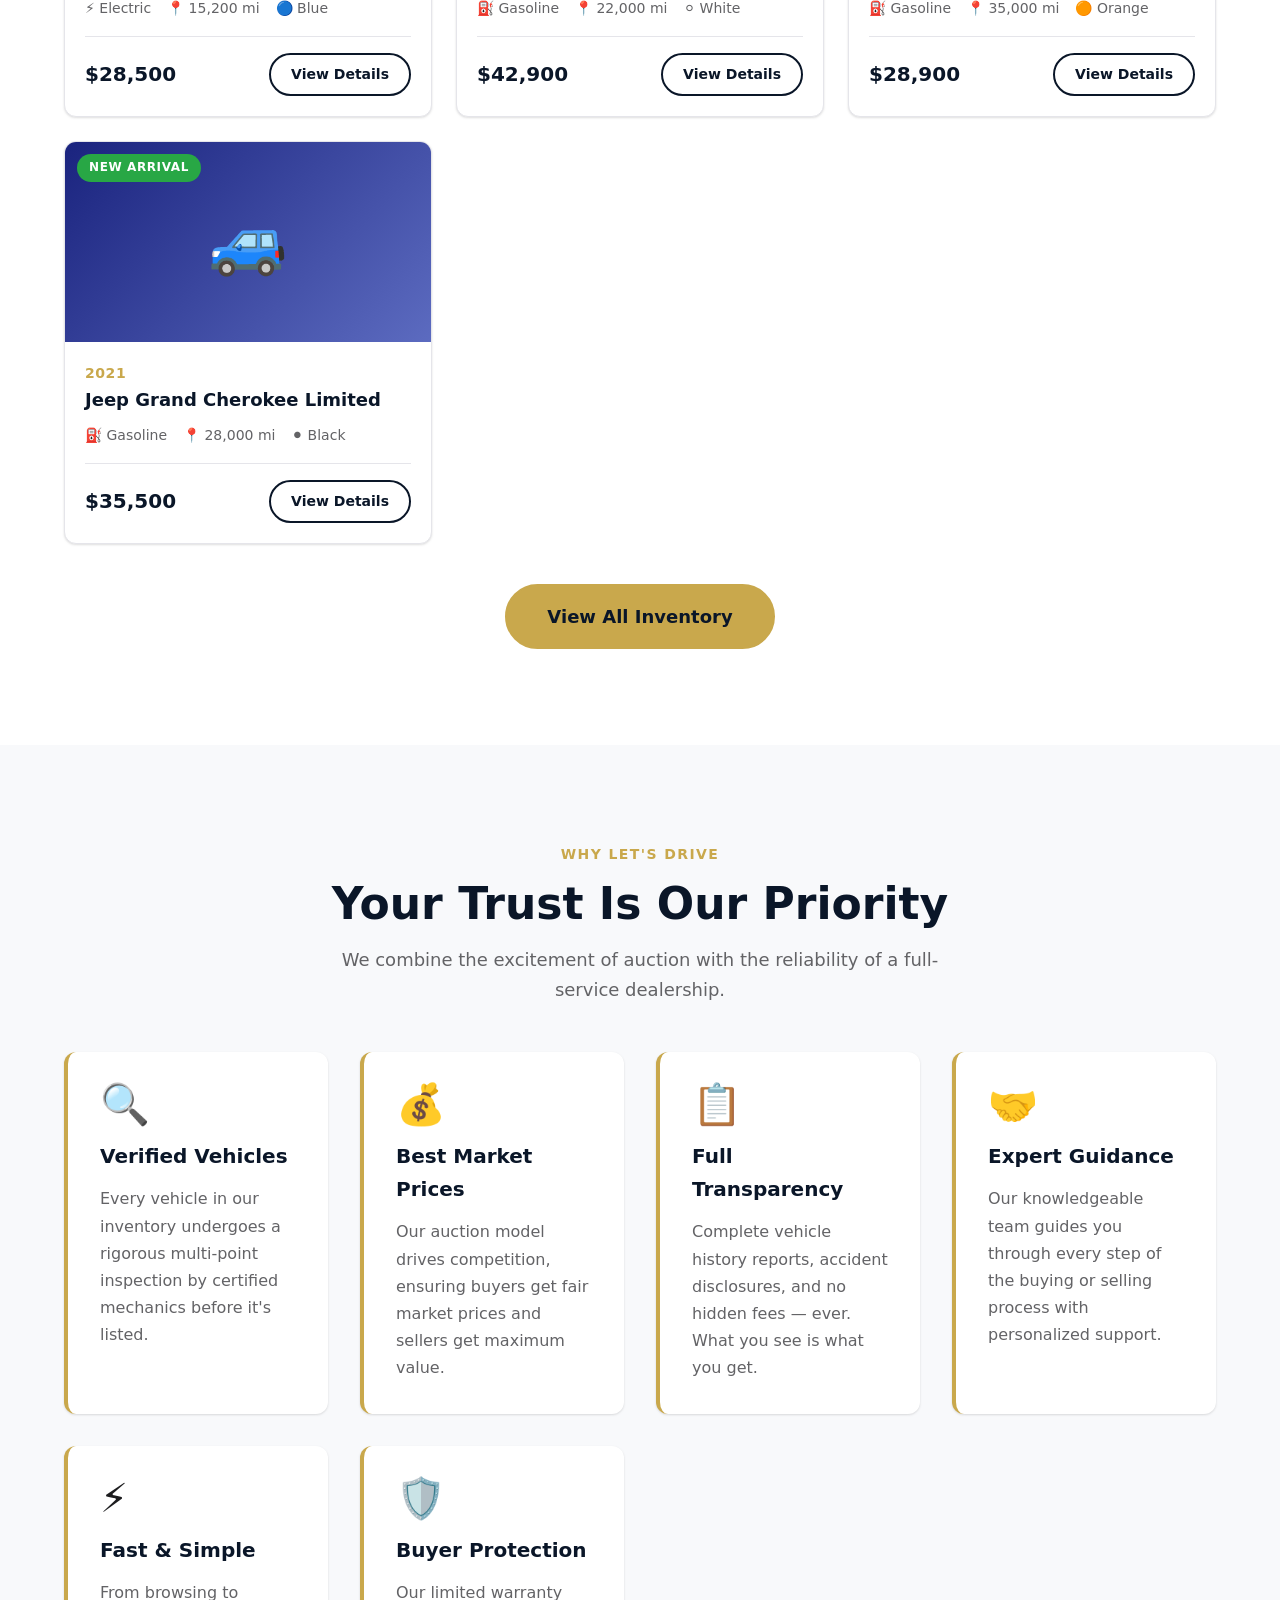
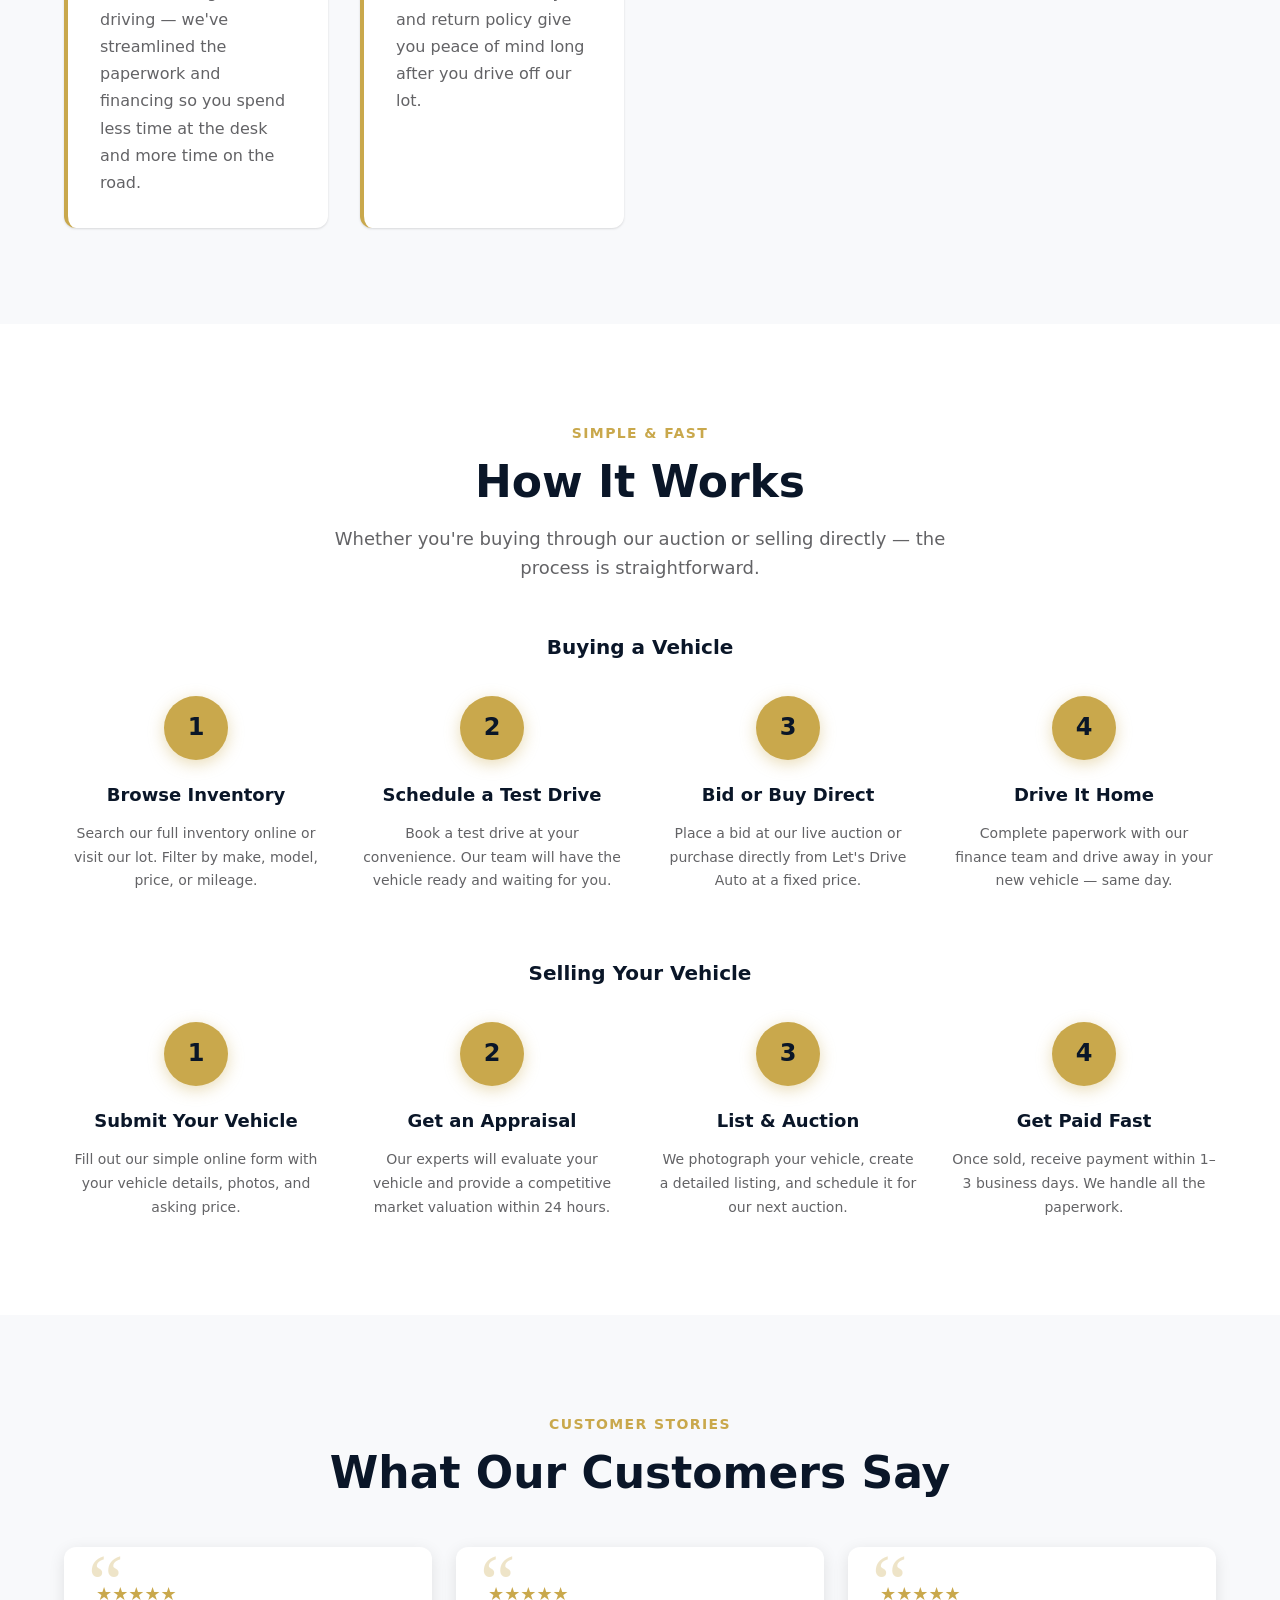
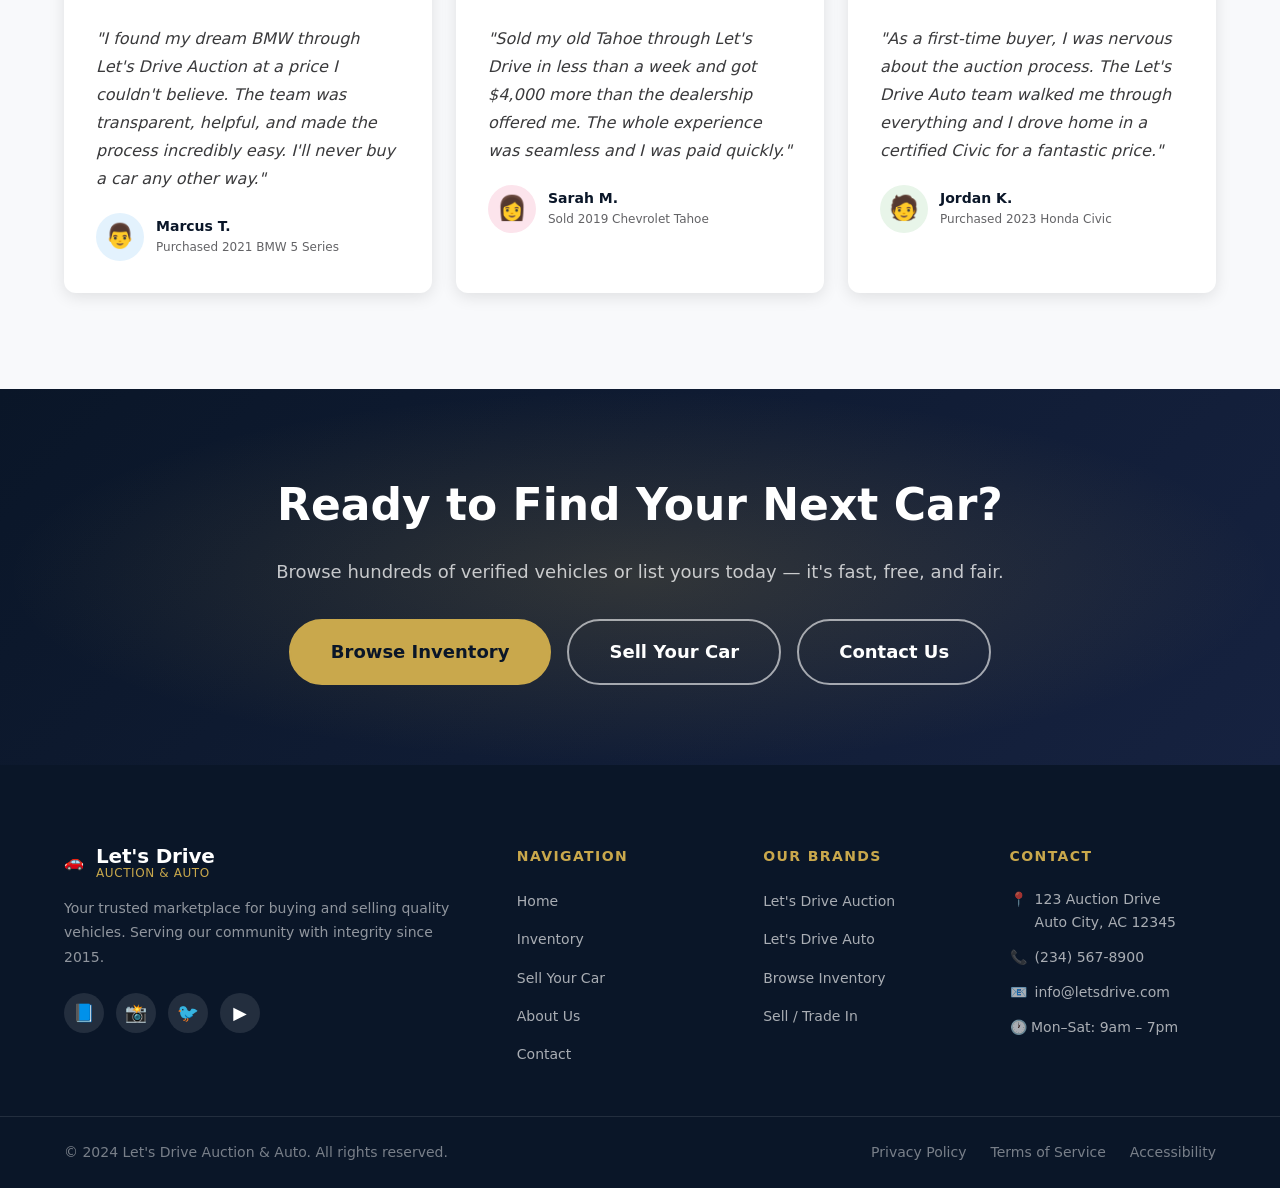
==== commit ce2d6316: "Changes before error encountered Agent-Logs-Url: https://github.com/auranail/lets-drive-auction/sess" ====
--- a/index.html
+++ b/index.html
@@ -1,156 +1,456 @@
 <!DOCTYPE html>
 <html lang="en">
 <head>
-    <meta charset="UTF-8">
-    <meta name="viewport" content="width=device-width, initial-scale=1.0">
-    <title>Let's Drive Auction - Premium Vehicle Auctions</title>
-    <link rel="stylesheet" href="styles.css">
+  <meta charset="UTF-8">
+  <meta name="viewport" content="width=device-width, initial-scale=1.0">
+  <meta name="description" content="Let's Drive Auction & Auto — Buy and sell quality vehicles at unbeatable prices. Browse our inventory of cars, trucks, and SUVs in your area.">
+  <title>Let's Drive — Auction &amp; Auto | Find Your Dream Car</title>
+  <link rel="stylesheet" href="styles.css">
 </head>
 <body>
-    <!-- Navigation -->
-    <nav class="navbar">
-        <div class="container">
-            <div class="logo">
-                <h1>🚗 Let's Drive Auction</h1>
-            </div>
-            <ul class="nav-links">
-                <li><a href="#home">Home</a></li>
-                <li><a href="#auctions">Auctions</a></li>
-                <li><a href="#about">About</a></li>
-                <li><a href="#contact">Contact</a></li>
+
+  <!-- ===== HEADER / NAV ===== -->
+  <header class="site-header">
+    <nav class="navbar" aria-label="Main navigation">
+      <div class="container nav-inner">
+        <a href="index.html" class="brand" aria-label="Let's Drive — Home">
+          <span class="brand-icon" aria-hidden="true">🚗</span>
+          <div class="brand-text">
+            <span class="brand-main">Let's Drive</span>
+            <span class="brand-sub">Auction &amp; Auto</span>
+          </div>
+        </a>
+
+        <button class="nav-toggle" aria-label="Toggle navigation menu" aria-expanded="false" aria-controls="nav-menu">
+          <span class="hamburger" aria-hidden="true"></span>
+        </button>
+
+        <ul class="nav-menu" id="nav-menu" role="list">
+          <li><a href="index.html" class="nav-link active" aria-current="page">Home</a></li>
+          <li><a href="inventory.html" class="nav-link">Inventory</a></li>
+          <li><a href="sell.html" class="nav-link">Sell Your Car</a></li>
+          <li><a href="about.html" class="nav-link">About</a></li>
+          <li><a href="contact.html" class="nav-link">Contact</a></li>
+          <li><a href="inventory.html" class="nav-link nav-link--cta">Browse Now</a></li>
+        </ul>
+
+        <a href="tel:+12345678900" class="nav-phone" aria-label="Call us at (234) 567-8900">
+          📞 (234) 567-8900
+        </a>
+      </div>
+    </nav>
+  </header>
+
+  <main>
+
+    <!-- ===== HERO ===== -->
+    <section class="hero" aria-labelledby="hero-title">
+      <div class="container hero-inner">
+        <div class="hero-content">
+          <div class="hero-eyebrow" aria-hidden="true">✦ Trusted Since 2015</div>
+          <h1 class="hero-title" id="hero-title">
+            Find. Buy.<br>
+            <span>Drive.</span>
+          </h1>
+          <p class="hero-subtitle">
+            Let's Drive Auction brings you the best vehicle deals through our live auction platform
+            and Let's Drive Auto dealership — your one-stop destination for buying and selling cars.
+          </p>
+          <div class="hero-actions">
+            <a href="inventory.html" class="btn btn--primary btn--lg">Browse Inventory</a>
+            <a href="sell.html" class="btn btn--outline btn--lg">Sell Your Car</a>
+          </div>
+        </div>
+
+        <div class="hero-visual" aria-hidden="true">
+          <div class="hero-car-card">
+            <div class="hero-car-img img-luxury">🏎️</div>
+            <div class="hero-car-label">Featured Auction</div>
+            <div class="hero-car-name">2023 BMW M5 Competition</div>
+            <div class="hero-car-meta">
+              <span>🏁 6,200 mi</span>
+              <span>⛽ Gasoline</span>
+              <span>🔵 Blue</span>
+            </div>
+            <div class="hero-car-price">$74,900</div>
+          </div>
+        </div>
+      </div>
+    </section>
+
+    <!-- ===== STATS BAR ===== -->
+    <section class="stats-bar" aria-label="Company statistics">
+      <div class="container">
+        <div class="stats-grid">
+          <div class="stat-item">
+            <div class="stat-number">500+</div>
+            <div class="stat-label">Vehicles Available</div>
+          </div>
+          <div class="stat-item">
+            <div class="stat-number">12K+</div>
+            <div class="stat-label">Happy Customers</div>
+          </div>
+          <div class="stat-item">
+            <div class="stat-number">98%</div>
+            <div class="stat-label">Satisfaction Rate</div>
+          </div>
+          <div class="stat-item">
+            <div class="stat-number">10+</div>
+            <div class="stat-label">Years in Business</div>
+          </div>
+        </div>
+      </div>
+    </section>
+
+    <!-- ===== FEATURED INVENTORY ===== -->
+    <section class="section" aria-labelledby="featured-title">
+      <div class="container">
+        <div class="section__header">
+          <span class="section__eyebrow">Fresh Arrivals</span>
+          <h2 class="section__title" id="featured-title">Featured Inventory</h2>
+          <p class="section__subtitle">Handpicked vehicles — inspected, priced right, and ready to drive home today.</p>
+        </div>
+
+        <div class="vehicle-grid">
+
+          <!-- Card 1 -->
+          <article class="vehicle-card">
+            <div class="vehicle-card__img img-electric" role="img" aria-label="2022 Tesla Model 3 – blue electric vehicle">
+              🔋
+              <span class="vehicle-card__badge vehicle-card__badge--new">New Arrival</span>
+            </div>
+            <div class="vehicle-card__body">
+              <div class="vehicle-card__year">2022</div>
+              <h3 class="vehicle-card__name">Tesla Model 3 Long Range</h3>
+              <div class="vehicle-card__meta">
+                <span>⚡ Electric</span>
+                <span>📍 15,200 mi</span>
+                <span>🔵 Blue</span>
+              </div>
+              <div class="vehicle-card__footer">
+                <div class="vehicle-card__price">$28,500</div>
+                <a href="vehicle.html" class="btn btn--outline-dark btn--sm">View Details</a>
+              </div>
+            </div>
+          </article>
+
+          <!-- Card 2 -->
+          <article class="vehicle-card">
+            <div class="vehicle-card__img img-luxury" role="img" aria-label="2021 BMW 5 Series – silver luxury sedan">
+              🏅
+              <span class="vehicle-card__badge vehicle-card__badge--auction">At Auction</span>
+            </div>
+            <div class="vehicle-card__body">
+              <div class="vehicle-card__year">2021</div>
+              <h3 class="vehicle-card__name">BMW 5 Series 530i</h3>
+              <div class="vehicle-card__meta">
+                <span>⛽ Gasoline</span>
+                <span>📍 22,000 mi</span>
+                <span>⚪ White</span>
+              </div>
+              <div class="vehicle-card__footer">
+                <div class="vehicle-card__price">$42,900</div>
+                <a href="vehicle.html" class="btn btn--outline-dark btn--sm">View Details</a>
+              </div>
+            </div>
+          </article>
+
+          <!-- Card 3 -->
+          <article class="vehicle-card">
+            <div class="vehicle-card__img img-truck" role="img" aria-label="2020 Ford F-150 – orange truck">
+              🛻
+              <span class="vehicle-card__badge">Popular</span>
+            </div>
+            <div class="vehicle-card__body">
+              <div class="vehicle-card__year">2020</div>
+              <h3 class="vehicle-card__name">Ford F-150 XLT 4x4</h3>
+              <div class="vehicle-card__meta">
+                <span>⛽ Gasoline</span>
+                <span>📍 35,000 mi</span>
+                <span>🟠 Orange</span>
+              </div>
+              <div class="vehicle-card__footer">
+                <div class="vehicle-card__price">$28,900</div>
+                <a href="vehicle.html" class="btn btn--outline-dark btn--sm">View Details</a>
+              </div>
+            </div>
+          </article>
+
+          <!-- Card 4 -->
+          <article class="vehicle-card">
+            <div class="vehicle-card__img img-suv" role="img" aria-label="2021 Jeep Grand Cherokee – dark SUV">
+              🚙
+              <span class="vehicle-card__badge vehicle-card__badge--new">New Arrival</span>
+            </div>
+            <div class="vehicle-card__body">
+              <div class="vehicle-card__year">2021</div>
+              <h3 class="vehicle-card__name">Jeep Grand Cherokee Limited</h3>
+              <div class="vehicle-card__meta">
+                <span>⛽ Gasoline</span>
+                <span>📍 28,000 mi</span>
+                <span>⚫ Black</span>
+              </div>
+              <div class="vehicle-card__footer">
+                <div class="vehicle-card__price">$35,500</div>
+                <a href="vehicle.html" class="btn btn--outline-dark btn--sm">View Details</a>
+              </div>
+            </div>
+          </article>
+
+        </div>
+
+        <div style="text-align:center; margin-top: var(--sp-10);">
+          <a href="inventory.html" class="btn btn--primary btn--lg">View All Inventory</a>
+        </div>
+      </div>
+    </section>
+
+    <!-- ===== WHY CHOOSE US ===== -->
+    <section class="section section--alt" aria-labelledby="why-title">
+      <div class="container">
+        <div class="section__header">
+          <span class="section__eyebrow">Why Let's Drive</span>
+          <h2 class="section__title" id="why-title">Your Trust Is Our Priority</h2>
+          <p class="section__subtitle">We combine the excitement of auction with the reliability of a full-service dealership.</p>
+        </div>
+
+        <div class="props-grid">
+          <div class="prop-card">
+            <div class="prop-icon" aria-hidden="true">🔍</div>
+            <h3 class="prop-title">Verified Vehicles</h3>
+            <p class="prop-text">Every vehicle in our inventory undergoes a rigorous multi-point inspection by certified mechanics before it's listed.</p>
+          </div>
+          <div class="prop-card">
+            <div class="prop-icon" aria-hidden="true">💰</div>
+            <h3 class="prop-title">Best Market Prices</h3>
+            <p class="prop-text">Our auction model drives competition, ensuring buyers get fair market prices and sellers get maximum value.</p>
+          </div>
+          <div class="prop-card">
+            <div class="prop-icon" aria-hidden="true">📋</div>
+            <h3 class="prop-title">Full Transparency</h3>
+            <p class="prop-text">Complete vehicle history reports, accident disclosures, and no hidden fees — ever. What you see is what you get.</p>
+          </div>
+          <div class="prop-card">
+            <div class="prop-icon" aria-hidden="true">🤝</div>
+            <h3 class="prop-title">Expert Guidance</h3>
+            <p class="prop-text">Our knowledgeable team guides you through every step of the buying or selling process with personalized support.</p>
+          </div>
+          <div class="prop-card">
+            <div class="prop-icon" aria-hidden="true">⚡</div>
+            <h3 class="prop-title">Fast &amp; Simple</h3>
+            <p class="prop-text">From browsing to driving — we've streamlined the paperwork and financing so you spend less time at the desk and more time on the road.</p>
+          </div>
+          <div class="prop-card">
+            <div class="prop-icon" aria-hidden="true">🛡️</div>
+            <h3 class="prop-title">Buyer Protection</h3>
+            <p class="prop-text">Our limited warranty and return policy give you peace of mind long after you drive off our lot.</p>
+          </div>
+        </div>
+      </div>
+    </section>
+
+    <!-- ===== BUY / SELL PROCESS ===== -->
+    <section class="section" aria-labelledby="process-title">
+      <div class="container">
+        <div class="section__header">
+          <span class="section__eyebrow">Simple &amp; Fast</span>
+          <h2 class="section__title" id="process-title">How It Works</h2>
+          <p class="section__subtitle">Whether you're buying through our auction or selling directly — the process is straightforward.</p>
+        </div>
+
+        <h3 style="text-align:center; font-size:var(--font-size-xl); font-weight:800; color:var(--clr-primary); margin-bottom:var(--sp-8);">Buying a Vehicle</h3>
+        <div class="process-grid" style="margin-bottom:var(--sp-16);">
+          <div class="process-step">
+            <div class="process-step__number" aria-hidden="true">1</div>
+            <h4 class="process-step__title">Browse Inventory</h4>
+            <p class="process-step__text">Search our full inventory online or visit our lot. Filter by make, model, price, or mileage.</p>
+          </div>
+          <div class="process-step">
+            <div class="process-step__number" aria-hidden="true">2</div>
+            <h4 class="process-step__title">Schedule a Test Drive</h4>
+            <p class="process-step__text">Book a test drive at your convenience. Our team will have the vehicle ready and waiting for you.</p>
+          </div>
+          <div class="process-step">
+            <div class="process-step__number" aria-hidden="true">3</div>
+            <h4 class="process-step__title">Bid or Buy Direct</h4>
+            <p class="process-step__text">Place a bid at our live auction or purchase directly from Let's Drive Auto at a fixed price.</p>
+          </div>
+          <div class="process-step">
+            <div class="process-step__number" aria-hidden="true">4</div>
+            <h4 class="process-step__title">Drive It Home</h4>
+            <p class="process-step__text">Complete paperwork with our finance team and drive away in your new vehicle — same day.</p>
+          </div>
+        </div>
+
+        <h3 style="text-align:center; font-size:var(--font-size-xl); font-weight:800; color:var(--clr-primary); margin-bottom:var(--sp-8);">Selling Your Vehicle</h3>
+        <div class="process-grid">
+          <div class="process-step">
+            <div class="process-step__number" aria-hidden="true">1</div>
+            <h4 class="process-step__title">Submit Your Vehicle</h4>
+            <p class="process-step__text">Fill out our simple online form with your vehicle details, photos, and asking price.</p>
+          </div>
+          <div class="process-step">
+            <div class="process-step__number" aria-hidden="true">2</div>
+            <h4 class="process-step__title">Get an Appraisal</h4>
+            <p class="process-step__text">Our experts will evaluate your vehicle and provide a competitive market valuation within 24 hours.</p>
+          </div>
+          <div class="process-step">
+            <div class="process-step__number" aria-hidden="true">3</div>
+            <h4 class="process-step__title">List &amp; Auction</h4>
+            <p class="process-step__text">We photograph your vehicle, create a detailed listing, and schedule it for our next auction.</p>
+          </div>
+          <div class="process-step">
+            <div class="process-step__number" aria-hidden="true">4</div>
+            <h4 class="process-step__title">Get Paid Fast</h4>
+            <p class="process-step__text">Once sold, receive payment within 1–3 business days. We handle all the paperwork.</p>
+          </div>
+        </div>
+      </div>
+    </section>
+
+    <!-- ===== TESTIMONIALS ===== -->
+    <section class="section section--alt" aria-labelledby="testimonials-title">
+      <div class="container">
+        <div class="section__header">
+          <span class="section__eyebrow">Customer Stories</span>
+          <h2 class="section__title" id="testimonials-title">What Our Customers Say</h2>
+        </div>
+
+        <div class="testimonials-grid">
+          <article class="testimonial-card">
+            <div class="testimonial-stars" aria-label="5 out of 5 stars">★★★★★</div>
+            <p class="testimonial-text">"I found my dream BMW through Let's Drive Auction at a price I couldn't believe. The team was transparent, helpful, and made the process incredibly easy. I'll never buy a car any other way."</p>
+            <div class="testimonial-author">
+              <div class="testimonial-avatar avatar-1" aria-hidden="true">👨</div>
+              <div>
+                <div class="testimonial-name">Marcus T.</div>
+                <div class="testimonial-role">Purchased 2021 BMW 5 Series</div>
+              </div>
+            </div>
+          </article>
+
+          <article class="testimonial-card">
+            <div class="testimonial-stars" aria-label="5 out of 5 stars">★★★★★</div>
+            <p class="testimonial-text">"Sold my old Tahoe through Let's Drive in less than a week and got $4,000 more than the dealership offered me. The whole experience was seamless and I was paid quickly."</p>
+            <div class="testimonial-author">
+              <div class="testimonial-avatar avatar-2" aria-hidden="true">👩</div>
+              <div>
+                <div class="testimonial-name">Sarah M.</div>
+                <div class="testimonial-role">Sold 2019 Chevrolet Tahoe</div>
+              </div>
+            </div>
+          </article>
+
+          <article class="testimonial-card">
+            <div class="testimonial-stars" aria-label="5 out of 5 stars">★★★★★</div>
+            <p class="testimonial-text">"As a first-time buyer, I was nervous about the auction process. The Let's Drive Auto team walked me through everything and I drove home in a certified Civic for a fantastic price."</p>
+            <div class="testimonial-author">
+              <div class="testimonial-avatar avatar-3" aria-hidden="true">🧑</div>
+              <div>
+                <div class="testimonial-name">Jordan K.</div>
+                <div class="testimonial-role">Purchased 2023 Honda Civic</div>
+              </div>
+            </div>
+          </article>
+        </div>
+      </div>
+    </section>
+
+    <!-- ===== CTA BANNER ===== -->
+    <section class="cta-banner" aria-labelledby="cta-title">
+      <div class="container">
+        <h2 class="cta-banner__title" id="cta-title">Ready to Find Your Next Car?</h2>
+        <p class="cta-banner__subtitle">Browse hundreds of verified vehicles or list yours today — it's fast, free, and fair.</p>
+        <div class="cta-banner__actions">
+          <a href="inventory.html" class="btn btn--primary btn--lg">Browse Inventory</a>
+          <a href="sell.html" class="btn btn--outline btn--lg">Sell Your Car</a>
+          <a href="contact.html" class="btn btn--outline btn--lg">Contact Us</a>
+        </div>
+      </div>
+    </section>
+
+  </main>
+
+  <!-- ===== FOOTER ===== -->
+  <footer class="site-footer">
+    <div class="footer-main">
+      <div class="container">
+        <div class="footer-grid">
+          <div class="footer-brand-col">
+            <a href="index.html" class="footer-brand" aria-label="Let's Drive — Home">
+              <span aria-hidden="true">🚗</span>
+              <div class="brand-text">
+                <span class="brand-main">Let's Drive</span>
+                <span class="brand-sub">Auction &amp; Auto</span>
+              </div>
+            </a>
+            <p class="footer-tagline">Your trusted marketplace for buying and selling quality vehicles. Serving our community with integrity since 2015.</p>
+            <div class="footer-social">
+              <a href="#" class="social-link" aria-label="Facebook">📘</a>
+              <a href="#" class="social-link" aria-label="Instagram">📸</a>
+              <a href="#" class="social-link" aria-label="Twitter / X">🐦</a>
+              <a href="#" class="social-link" aria-label="YouTube">▶️</a>
+            </div>
+          </div>
+
+          <div>
+            <h3 class="footer-col-title">Navigation</h3>
+            <ul class="footer-links">
+              <li><a href="index.html">Home</a></li>
+              <li><a href="inventory.html">Inventory</a></li>
+              <li><a href="sell.html">Sell Your Car</a></li>
+              <li><a href="about.html">About Us</a></li>
+              <li><a href="contact.html">Contact</a></li>
             </ul>
-        </div>
-    </nav>
-
-    <!-- Hero Section -->
-    <section id="home" class="hero">
-        <div class="hero-content">
-            <h2>Find Your Dream Car</h2>
-            <p>Premium vehicle auctions at unbeatable prices</p>
-            <button class="btn btn-primary">Browse Auctions</button>
-        </div>
-    </section>
-
-    <!-- Auctions Section -->
-    <section id="auctions" class="auctions">
-        <div class="container">
-            <h2>Featured Auctions</h2>
-            <div class="auction-grid">
-                <!-- Auction Card 1 -->
-                <div class="auction-card">
-                    <div class="auction-image" style="background: linear-gradient(135deg, #667eea 0%, #764ba2 100%);"></div>
-                    <div class="auction-info">
-                        <h3>2022 Tesla Model 3</h3>
-                        <p class="price">Starting Bid: $25,000</p>
-                        <p class="details">Electric • 15,000 miles</p>
-                        <button class="btn btn-secondary">View Details</button>
-                    </div>
-                </div>
-
-                <!-- Auction Card 2 -->
-                <div class="auction-card">
-                    <div class="auction-image" style="background: linear-gradient(135deg, #f093fb 0%, #f5576c 100%);"></div>
-                    <div class="auction-info">
-                        <h3>2021 BMW 5 Series</h3>
-                        <p class="price">Starting Bid: $35,000</p>
-                        <p class="details">Luxury • 22,000 miles</p>
-                        <button class="btn btn-secondary">View Details</button>
-                    </div>
-                </div>
-
-                <!-- Auction Card 3 -->
-                <div class="auction-card">
-                    <div class="auction-image" style="background: linear-gradient(135deg, #4facfe 0%, #00f2fe 100%);"></div>
-                    <div class="auction-info">
-                        <h3>2023 Honda Civic</h3>
-                        <p class="price">Starting Bid: $18,000</p>
-                        <p class="details">Compact • 8,000 miles</p>
-                        <button class="btn btn-secondary">View Details</button>
-                    </div>
-                </div>
-
-                <!-- Auction Card 4 -->
-                <div class="auction-card">
-                    <div class="auction-image" style="background: linear-gradient(135deg, #fa709a 0%, #fee140 100%);"></div>
-                    <div class="auction-info">
-                        <h3>2020 Ford F-150</h3>
-                        <p class="price">Starting Bid: $22,000</p>
-                        <p class="details">Truck • 35,000 miles</p>
-                        <button class="btn btn-secondary">View Details</button>
-                    </div>
-                </div>
-            </div>
-        </div>
-    </section>
-
-    <!-- About Section -->
-    <section id="about" class="about">
-        <div class="container">
-            <h2>Why Choose Us?</h2>
-            <div class="features-grid">
-                <div class="feature">
-                    <div class="feature-icon">🏆</div>
-                    <h3>Verified Listings</h3>
-                    <p>All vehicles are inspected and verified for authenticity</p>
-                </div>
-                <div class="feature">
-                    <div class="feature-icon">💰</div>
-                    <h3>Best Prices</h3>
-                    <p>Competitive bidding ensures you get the best deals</p>
-                </div>
-                <div class="feature">
-                    <div class="feature-icon">🔒</div>
-                    <h3>Secure Transactions</h3>
-                    <p>Safe and secure payment methods for your peace of mind</p>
-                </div>
-                <div class="feature">
-                    <div class="feature-icon">📞</div>
-                    <h3>Expert Support</h3>
-                    <p>Our team is available 24/7 to assist you</p>
-                </div>
-            </div>
-        </div>
-    </section>
-
-    <!-- Contact Section -->
-    <section id="contact" class="contact">
-        <div class="container">
-            <h2>Get in Touch</h2>
-            <div class="contact-content">
-                <div class="contact-info">
-                    <div class="info-item">
-                        <h3>📍 Location</h3>
-                        <p>123 Auction Drive<br>Auto City, AC 12345</p>
-                    </div>
-                    <div class="info-item">
-                        <h3>📧 Email</h3>
-                        <p><a href="mailto:info@letsdrive.com">info@letsdrive.com</a></p>
-                    </div>
-                    <div class="info-item">
-                        <h3>📱 Phone</h3>
-                        <p><a href="tel:+1234567890">+1 (234) 567-890</a></p>
-                    </div>
-                </div>
-                <form class="contact-form">
-                    <input type="text" placeholder="Your Name" required>
-                    <input type="email" placeholder="Your Email" required>
-                    <textarea placeholder="Your Message" rows="5" required></textarea>
-                    <button type="submit" class="btn btn-primary">Send Message</button>
-                </form>
-            </div>
-        </div>
-    </section>
-
-    <!-- Footer -->
-    <footer class="footer">
-        <div class="container">
-            <p>&copy; 2024 Let's Drive Auction. All rights reserved.</p>
-            <div class="footer-links">
-                <a href="#">Privacy Policy</a>
-                <a href="#">Terms of Service</a>
-                <a href="#">FAQ</a>
-            </div>
-        </div>
-    </footer>
+          </div>
+
+          <div>
+            <h3 class="footer-col-title">Our Brands</h3>
+            <ul class="footer-links">
+              <li><a href="about.html">Let's Drive Auction</a></li>
+              <li><a href="about.html">Let's Drive Auto</a></li>
+              <li><a href="inventory.html">Browse Inventory</a></li>
+              <li><a href="sell.html">Sell / Trade In</a></li>
+            </ul>
+          </div>
+
+          <div>
+            <h3 class="footer-col-title">Contact</h3>
+            <address class="footer-contact-list" style="font-style:normal;">
+              <div class="footer-contact-item">📍 <span>123 Auction Drive<br>Auto City, AC 12345</span></div>
+              <div class="footer-contact-item">📞 <a href="tel:+12345678900" style="color:rgba(255,255,255,.65);">(234) 567-8900</a></div>
+              <div class="footer-contact-item">📧 <a href="mailto:info@letsdrive.com" style="color:rgba(255,255,255,.65);">info@letsdrive.com</a></div>
+              <div class="footer-contact-item">🕐 Mon–Sat: 9am – 7pm</div>
+            </address>
+          </div>
+        </div>
+      </div>
+    </div>
+    <div class="footer-bottom">
+      <div class="container">
+        <div class="footer-bottom-inner">
+          <p>&copy; 2024 Let's Drive Auction &amp; Auto. All rights reserved.</p>
+          <div class="footer-legal">
+            <a href="#">Privacy Policy</a>
+            <a href="#">Terms of Service</a>
+            <a href="#">Accessibility</a>
+          </div>
+        </div>
+      </div>
+    </div>
+  </footer>
+
+  <script>
+    // Mobile navigation toggle
+    const toggle = document.querySelector('.nav-toggle');
+    const menu   = document.querySelector('.nav-menu');
+    if (toggle && menu) {
+      toggle.addEventListener('click', () => {
+        const open = menu.classList.toggle('open');
+        toggle.classList.toggle('open', open);
+        toggle.setAttribute('aria-expanded', open);
+      });
+    }
+  </script>
 </body>
-</html>+</html>
--- a/styles.css
+++ b/styles.css
@@ -1,378 +1,1789 @@
-* {
-    margin: 0;
-    padding: 0;
-    box-sizing: border-box;
+/* =========================================================
+   Let's Drive — Main Stylesheet
+   Design System built with CSS Custom Properties
+   ========================================================= */
+
+/* ----------------------------------------------------------
+   1. Design Tokens
+   ---------------------------------------------------------- */
+:root {
+  /* Brand Colors */
+  --clr-primary:        #0a1628;
+  --clr-primary-light:  #162240;
+  --clr-accent:         #c9a84c;
+  --clr-accent-hover:   #b8932e;
+  --clr-accent-light:   #fdf3dc;
+
+  /* Neutrals */
+  --clr-white:     #ffffff;
+  --clr-gray-50:   #f8f9fb;
+  --clr-gray-100:  #f0f1f3;
+  --clr-gray-200:  #e5e5ea;
+  --clr-gray-300:  #c7c7cc;
+  --clr-gray-400:  #aeaeb2;
+  --clr-gray-600:  #636366;
+  --clr-gray-800:  #3a3a3c;
+  --clr-gray-900:  #1c1c1e;
+
+  /* Semantic */
+  --clr-success: #28a745;
+  --clr-text:        var(--clr-gray-900);
+  --clr-text-muted:  var(--clr-gray-600);
+  --clr-border:      var(--clr-gray-200);
+  --clr-bg:          var(--clr-white);
+  --clr-bg-alt:      var(--clr-gray-50);
+
+  /* Typography */
+  --font-sans: 'Segoe UI', system-ui, -apple-system, BlinkMacSystemFont, 'Helvetica Neue', Arial, sans-serif;
+  --font-size-xs:   0.75rem;
+  --font-size-sm:   0.875rem;
+  --font-size-base: 1rem;
+  --font-size-lg:   1.125rem;
+  --font-size-xl:   1.25rem;
+  --font-size-2xl:  1.5rem;
+  --font-size-3xl:  2rem;
+  --font-size-4xl:  2.75rem;
+  --font-size-5xl:  3.5rem;
+
+  /* Spacing Scale */
+  --sp-1:  0.25rem;
+  --sp-2:  0.5rem;
+  --sp-3:  0.75rem;
+  --sp-4:  1rem;
+  --sp-5:  1.25rem;
+  --sp-6:  1.5rem;
+  --sp-8:  2rem;
+  --sp-10: 2.5rem;
+  --sp-12: 3rem;
+  --sp-16: 4rem;
+  --sp-20: 5rem;
+  --sp-24: 6rem;
+
+  /* Border Radius */
+  --radius-sm:   4px;
+  --radius:      8px;
+  --radius-md:   12px;
+  --radius-lg:   20px;
+  --radius-full: 9999px;
+
+  /* Shadows */
+  --shadow-sm: 0 1px 3px rgba(0,0,0,.08), 0 1px 2px rgba(0,0,0,.06);
+  --shadow:    0 4px 16px rgba(0,0,0,.10);
+  --shadow-md: 0 8px 28px rgba(0,0,0,.12);
+  --shadow-lg: 0 16px 48px rgba(0,0,0,.16);
+
+  /* Transitions */
+  --ease: 0.22s ease;
+  --ease-slow: 0.4s ease;
+
+  /* Layout */
+  --container-max: 1200px;
+  --nav-height: 72px;
+}
+
+/* ----------------------------------------------------------
+   2. Reset & Base
+   ---------------------------------------------------------- */
+*, *::before, *::after {
+  box-sizing: border-box;
+  margin: 0;
+  padding: 0;
+}
+
+html {
+  scroll-behavior: smooth;
+  -webkit-text-size-adjust: 100%;
 }
 
 body {
-    font-family: 'Segoe UI', Tahoma, Geneva, Verdana, sans-serif;
-    line-height: 1.6;
-    color: #333;
-}
-
+  font-family: var(--font-sans);
+  font-size: var(--font-size-base);
+  line-height: 1.65;
+  color: var(--clr-text);
+  background: var(--clr-bg);
+  min-height: 100vh;
+  display: flex;
+  flex-direction: column;
+}
+
+main { flex: 1; }
+
+img {
+  max-width: 100%;
+  height: auto;
+  display: block;
+}
+
+a {
+  color: var(--clr-accent);
+  text-decoration: none;
+  transition: color var(--ease);
+}
+
+a:hover { color: var(--clr-accent-hover); }
+
+ul, ol { list-style: none; }
+
+/* Focus styles for accessibility */
+:focus-visible {
+  outline: 3px solid var(--clr-accent);
+  outline-offset: 2px;
+  border-radius: var(--radius-sm);
+}
+
+/* ----------------------------------------------------------
+   3. Layout Utilities
+   ---------------------------------------------------------- */
 .container {
-    max-width: 1200px;
-    margin: 0 auto;
-    padding: 0 20px;
-}
-
-/* Navigation */
+  width: 100%;
+  max-width: var(--container-max);
+  margin-inline: auto;
+  padding-inline: var(--sp-6);
+}
+
+.section {
+  padding-block: var(--sp-24);
+}
+
+.section--alt {
+  background: var(--clr-bg-alt);
+}
+
+.section__header {
+  text-align: center;
+  margin-bottom: var(--sp-12);
+}
+
+.section__eyebrow {
+  display: inline-block;
+  font-size: var(--font-size-sm);
+  font-weight: 700;
+  letter-spacing: .1em;
+  text-transform: uppercase;
+  color: var(--clr-accent);
+  margin-bottom: var(--sp-3);
+}
+
+.section__title {
+  font-size: clamp(var(--font-size-3xl), 4vw, var(--font-size-4xl));
+  font-weight: 800;
+  color: var(--clr-primary);
+  line-height: 1.15;
+  margin-bottom: var(--sp-4);
+}
+
+.section__subtitle {
+  font-size: var(--font-size-lg);
+  color: var(--clr-text-muted);
+  max-width: 56ch;
+  margin-inline: auto;
+}
+
+/* ----------------------------------------------------------
+   4. Buttons
+   ---------------------------------------------------------- */
+.btn {
+  display: inline-flex;
+  align-items: center;
+  justify-content: center;
+  gap: var(--sp-2);
+  padding: var(--sp-3) var(--sp-8);
+  border: 2px solid transparent;
+  border-radius: var(--radius-full);
+  font-family: var(--font-sans);
+  font-size: var(--font-size-base);
+  font-weight: 700;
+  cursor: pointer;
+  text-decoration: none;
+  transition: transform var(--ease), box-shadow var(--ease), background var(--ease), color var(--ease), border-color var(--ease);
+  white-space: nowrap;
+}
+
+.btn:hover { transform: translateY(-2px); }
+
+.btn:active { transform: translateY(0); }
+
+.btn--primary {
+  background: var(--clr-accent);
+  color: var(--clr-primary);
+  border-color: var(--clr-accent);
+}
+
+.btn--primary:hover {
+  background: var(--clr-accent-hover);
+  border-color: var(--clr-accent-hover);
+  color: var(--clr-primary);
+  box-shadow: 0 6px 20px rgba(201,168,76,.35);
+}
+
+.btn--outline {
+  background: transparent;
+  color: var(--clr-white);
+  border-color: rgba(255,255,255,.6);
+}
+
+.btn--outline:hover {
+  background: var(--clr-white);
+  color: var(--clr-primary);
+  border-color: var(--clr-white);
+}
+
+.btn--outline-dark {
+  background: transparent;
+  color: var(--clr-primary);
+  border-color: var(--clr-primary);
+}
+
+.btn--outline-dark:hover {
+  background: var(--clr-primary);
+  color: var(--clr-white);
+}
+
+.btn--lg {
+  padding: var(--sp-4) var(--sp-10);
+  font-size: var(--font-size-lg);
+}
+
+.btn--sm {
+  padding: var(--sp-2) var(--sp-5);
+  font-size: var(--font-size-sm);
+}
+
+.btn--full { width: 100%; }
+
+/* ----------------------------------------------------------
+   5. Navigation
+   ---------------------------------------------------------- */
+.site-header {
+  position: sticky;
+  top: 0;
+  z-index: 1000;
+  background: var(--clr-primary);
+  box-shadow: 0 2px 16px rgba(0,0,0,.25);
+}
+
 .navbar {
-    background: linear-gradient(135deg, #667eea 0%, #764ba2 100%);
-    color: white;
-    padding: 1rem 0;
-    position: sticky;
-    top: 0;
-    z-index: 1000;
-    box-shadow: 0 2px 10px rgba(0,0,0,0.1);
-}
-
-.navbar .container {
-    display: flex;
-    justify-content: space-between;
-    align-items: center;
-}
-
-.logo h1 {
-    font-size: 1.8rem;
-    font-weight: 700;
-}
-
-.nav-links {
-    display: flex;
-    list-style: none;
-    gap: 2rem;
-}
-
-.nav-links a {
-    color: white;
-    text-decoration: none;
-    font-weight: 500;
-    transition: opacity 0.3s ease;
-}
-
-.nav-links a:hover {
-    opacity: 0.8;
-}
-
-/* Hero Section */
+  height: var(--nav-height);
+  display: flex;
+  align-items: center;
+}
+
+.nav-inner {
+  display: flex;
+  align-items: center;
+  justify-content: space-between;
+  gap: var(--sp-6);
+}
+
+/* Brand / Logo */
+.brand {
+  display: flex;
+  align-items: center;
+  gap: var(--sp-3);
+  text-decoration: none;
+  flex-shrink: 0;
+}
+
+.brand-icon { font-size: 1.8rem; line-height: 1; }
+
+.brand-text {
+  display: flex;
+  flex-direction: column;
+  line-height: 1.1;
+}
+
+.brand-main {
+  font-size: var(--font-size-xl);
+  font-weight: 800;
+  color: var(--clr-white);
+  letter-spacing: -.01em;
+}
+
+.brand-sub {
+  font-size: var(--font-size-xs);
+  font-weight: 500;
+  color: var(--clr-accent);
+  letter-spacing: .05em;
+  text-transform: uppercase;
+}
+
+/* Nav Menu */
+.nav-menu {
+  display: flex;
+  align-items: center;
+  gap: var(--sp-2);
+  flex: 1;
+  justify-content: center;
+}
+
+.nav-link {
+  font-size: var(--font-size-sm);
+  font-weight: 600;
+  color: rgba(255,255,255,.8);
+  text-decoration: none;
+  padding: var(--sp-2) var(--sp-3);
+  border-radius: var(--radius);
+  transition: color var(--ease), background var(--ease);
+}
+
+.nav-link:hover,
+.nav-link.active {
+  color: var(--clr-white);
+  background: rgba(255,255,255,.1);
+}
+
+.nav-link--cta {
+  background: var(--clr-accent);
+  color: var(--clr-primary) !important;
+  padding: var(--sp-2) var(--sp-5);
+}
+
+.nav-link--cta:hover {
+  background: var(--clr-accent-hover);
+  color: var(--clr-primary) !important;
+}
+
+/* Nav Phone */
+.nav-phone {
+  font-size: var(--font-size-sm);
+  font-weight: 600;
+  color: var(--clr-accent);
+  text-decoration: none;
+  white-space: nowrap;
+  display: flex;
+  align-items: center;
+  gap: var(--sp-1);
+  flex-shrink: 0;
+}
+
+.nav-phone:hover { color: var(--clr-white); }
+
+/* Hamburger Toggle */
+.nav-toggle {
+  display: none;
+  background: none;
+  border: none;
+  cursor: pointer;
+  padding: var(--sp-2);
+  flex-direction: column;
+  gap: 5px;
+  border-radius: var(--radius-sm);
+}
+
+.nav-toggle:focus-visible {
+  outline: 3px solid var(--clr-accent);
+}
+
+.hamburger,
+.hamburger::before,
+.hamburger::after {
+  display: block;
+  width: 24px;
+  height: 2px;
+  background: var(--clr-white);
+  border-radius: 2px;
+  transition: transform var(--ease), opacity var(--ease);
+}
+
+.hamburger { position: relative; }
+
+.hamburger::before,
+.hamburger::after {
+  content: '';
+  position: absolute;
+  left: 0;
+}
+
+.hamburger::before { top: -7px; }
+.hamburger::after  { top:  7px; }
+
+.nav-toggle.open .hamburger { background: transparent; }
+.nav-toggle.open .hamburger::before { transform: translateY(7px) rotate(45deg); }
+.nav-toggle.open .hamburger::after  { transform: translateY(-7px) rotate(-45deg); }
+
+/* ----------------------------------------------------------
+   6. Hero Section
+   ---------------------------------------------------------- */
 .hero {
-    background: linear-gradient(135deg, #667eea 0%, #764ba2 100%);
-    color: white;
-    padding: 100px 20px;
+  background: linear-gradient(135deg, var(--clr-primary) 0%, var(--clr-primary-light) 60%, #1a3050 100%);
+  color: var(--clr-white);
+  padding-block: var(--sp-24);
+  min-height: calc(100vh - var(--nav-height));
+  display: flex;
+  align-items: center;
+  position: relative;
+  overflow: hidden;
+}
+
+.hero::before {
+  content: '';
+  position: absolute;
+  inset: 0;
+  background: radial-gradient(ellipse at 70% 50%, rgba(201,168,76,.15) 0%, transparent 60%);
+  pointer-events: none;
+}
+
+.hero-inner {
+  display: grid;
+  grid-template-columns: 1fr 1fr;
+  gap: var(--sp-16);
+  align-items: center;
+}
+
+.hero-content { position: relative; z-index: 1; }
+
+.hero-eyebrow {
+  display: inline-flex;
+  align-items: center;
+  gap: var(--sp-2);
+  background: rgba(201,168,76,.15);
+  border: 1px solid rgba(201,168,76,.35);
+  color: var(--clr-accent);
+  font-size: var(--font-size-sm);
+  font-weight: 700;
+  letter-spacing: .08em;
+  text-transform: uppercase;
+  padding: var(--sp-2) var(--sp-4);
+  border-radius: var(--radius-full);
+  margin-bottom: var(--sp-5);
+}
+
+.hero-title {
+  font-size: clamp(2.5rem, 5vw, var(--font-size-5xl));
+  font-weight: 900;
+  line-height: 1.1;
+  margin-bottom: var(--sp-5);
+  letter-spacing: -.02em;
+}
+
+.hero-title span { color: var(--clr-accent); }
+
+.hero-subtitle {
+  font-size: var(--font-size-lg);
+  color: rgba(255,255,255,.75);
+  margin-bottom: var(--sp-8);
+  max-width: 44ch;
+  line-height: 1.7;
+}
+
+.hero-actions {
+  display: flex;
+  gap: var(--sp-4);
+  flex-wrap: wrap;
+}
+
+/* Hero car illustration placeholder */
+.hero-visual {
+  display: flex;
+  align-items: center;
+  justify-content: center;
+  position: relative;
+}
+
+.hero-car-card {
+  background: rgba(255,255,255,.07);
+  border: 1px solid rgba(255,255,255,.12);
+  border-radius: var(--radius-lg);
+  padding: var(--sp-6);
+  backdrop-filter: blur(10px);
+  width: 100%;
+  max-width: 420px;
+}
+
+.hero-car-img {
+  width: 100%;
+  height: 200px;
+  background: linear-gradient(135deg, #1a3a5c 0%, #2d5986 50%, #c9a84c 100%);
+  border-radius: var(--radius-md);
+  margin-bottom: var(--sp-5);
+  display: flex;
+  align-items: center;
+  justify-content: center;
+  font-size: 5rem;
+}
+
+.hero-car-label {
+  font-size: var(--font-size-xs);
+  color: var(--clr-accent);
+  font-weight: 700;
+  letter-spacing: .1em;
+  text-transform: uppercase;
+  margin-bottom: var(--sp-1);
+}
+
+.hero-car-name {
+  font-size: var(--font-size-xl);
+  font-weight: 800;
+  color: var(--clr-white);
+  margin-bottom: var(--sp-3);
+}
+
+.hero-car-meta {
+  display: flex;
+  gap: var(--sp-4);
+  color: rgba(255,255,255,.65);
+  font-size: var(--font-size-sm);
+  margin-bottom: var(--sp-5);
+}
+
+.hero-car-price {
+  font-size: var(--font-size-2xl);
+  font-weight: 800;
+  color: var(--clr-accent);
+}
+
+/* ----------------------------------------------------------
+   7. Stats Bar
+   ---------------------------------------------------------- */
+.stats-bar {
+  background: var(--clr-accent);
+  padding-block: var(--sp-6);
+}
+
+.stats-grid {
+  display: grid;
+  grid-template-columns: repeat(4, 1fr);
+  gap: var(--sp-4);
+  text-align: center;
+}
+
+.stat-item {}
+
+.stat-number {
+  font-size: var(--font-size-3xl);
+  font-weight: 900;
+  color: var(--clr-primary);
+  line-height: 1;
+  margin-bottom: var(--sp-1);
+}
+
+.stat-label {
+  font-size: var(--font-size-sm);
+  font-weight: 600;
+  color: rgba(10,22,40,.65);
+  text-transform: uppercase;
+  letter-spacing: .06em;
+}
+
+/* ----------------------------------------------------------
+   8. Vehicle Cards
+   ---------------------------------------------------------- */
+.vehicle-grid {
+  display: grid;
+  grid-template-columns: repeat(auto-fill, minmax(280px, 1fr));
+  gap: var(--sp-6);
+}
+
+.vehicle-card {
+  background: var(--clr-white);
+  border: 1px solid var(--clr-border);
+  border-radius: var(--radius-md);
+  overflow: hidden;
+  box-shadow: var(--shadow-sm);
+  transition: transform var(--ease), box-shadow var(--ease);
+  display: flex;
+  flex-direction: column;
+}
+
+.vehicle-card:hover {
+  transform: translateY(-6px);
+  box-shadow: var(--shadow-md);
+}
+
+.vehicle-card__img {
+  width: 100%;
+  height: 200px;
+  display: flex;
+  align-items: center;
+  justify-content: center;
+  font-size: 4rem;
+  flex-shrink: 0;
+  position: relative;
+}
+
+.vehicle-card__badge {
+  position: absolute;
+  top: var(--sp-3);
+  left: var(--sp-3);
+  background: var(--clr-accent);
+  color: var(--clr-primary);
+  font-size: var(--font-size-xs);
+  font-weight: 800;
+  padding: var(--sp-1) var(--sp-3);
+  border-radius: var(--radius-full);
+  text-transform: uppercase;
+  letter-spacing: .05em;
+}
+
+.vehicle-card__badge--new { background: var(--clr-success); color: var(--clr-white); }
+.vehicle-card__badge--auction { background: #e05c3a; color: var(--clr-white); }
+
+.vehicle-card__body {
+  padding: var(--sp-5);
+  flex: 1;
+  display: flex;
+  flex-direction: column;
+}
+
+.vehicle-card__year {
+  font-size: var(--font-size-sm);
+  color: var(--clr-accent);
+  font-weight: 700;
+  letter-spacing: .04em;
+  text-transform: uppercase;
+  margin-bottom: var(--sp-1);
+}
+
+.vehicle-card__name {
+  font-size: var(--font-size-lg);
+  font-weight: 800;
+  color: var(--clr-primary);
+  line-height: 1.25;
+  margin-bottom: var(--sp-3);
+}
+
+.vehicle-card__meta {
+  display: flex;
+  gap: var(--sp-4);
+  flex-wrap: wrap;
+  color: var(--clr-text-muted);
+  font-size: var(--font-size-sm);
+  margin-bottom: var(--sp-4);
+}
+
+.vehicle-card__meta span {
+  display: flex;
+  align-items: center;
+  gap: var(--sp-1);
+}
+
+.vehicle-card__footer {
+  display: flex;
+  align-items: center;
+  justify-content: space-between;
+  margin-top: auto;
+  padding-top: var(--sp-4);
+  border-top: 1px solid var(--clr-border);
+}
+
+.vehicle-card__price {
+  font-size: var(--font-size-xl);
+  font-weight: 900;
+  color: var(--clr-primary);
+}
+
+/* Vehicle image placeholder gradients */
+.img-electric  { background: linear-gradient(135deg, #1a237e 0%, #4776e6 100%); }
+.img-luxury    { background: linear-gradient(135deg, #1a1a2e 0%, #4a3728 50%, #c9a84c 100%); }
+.img-compact   { background: linear-gradient(135deg, #00838f 0%, #00b4d8 100%); }
+.img-truck     { background: linear-gradient(135deg, #bf360c 0%, #f57c00 100%); }
+.img-sedan     { background: linear-gradient(135deg, #1b5e20 0%, #43a047 100%); }
+.img-suv       { background: linear-gradient(135deg, #1a237e 0%, #5c6bc0 100%); }
+.img-muscle    { background: linear-gradient(135deg, #7f0000 0%, #c62828 100%); }
+.img-sports    { background: linear-gradient(135deg, #4a148c 0%, #7b1fa2 100%); }
+.img-minivan   { background: linear-gradient(135deg, #006064 0%, #00acc1 100%); }
+.img-coupe     { background: linear-gradient(135deg, #212121 0%, #546e7a 100%); }
+
+/* ----------------------------------------------------------
+   9. Value Props / Why Choose Us
+   ---------------------------------------------------------- */
+.props-grid {
+  display: grid;
+  grid-template-columns: repeat(auto-fit, minmax(260px, 1fr));
+  gap: var(--sp-8);
+}
+
+.prop-card {
+  padding: var(--sp-8);
+  background: var(--clr-white);
+  border-radius: var(--radius-md);
+  box-shadow: var(--shadow-sm);
+  border-left: 4px solid var(--clr-accent);
+  transition: transform var(--ease), box-shadow var(--ease);
+}
+
+.prop-card:hover {
+  transform: translateY(-4px);
+  box-shadow: var(--shadow);
+}
+
+.prop-icon {
+  font-size: 2.5rem;
+  margin-bottom: var(--sp-4);
+  line-height: 1;
+}
+
+.prop-title {
+  font-size: var(--font-size-xl);
+  font-weight: 800;
+  color: var(--clr-primary);
+  margin-bottom: var(--sp-3);
+}
+
+.prop-text {
+  color: var(--clr-text-muted);
+  line-height: 1.7;
+}
+
+/* ----------------------------------------------------------
+   10. Process Steps
+   ---------------------------------------------------------- */
+.process-grid {
+  display: grid;
+  grid-template-columns: repeat(auto-fit, minmax(220px, 1fr));
+  gap: var(--sp-8);
+  position: relative;
+}
+
+.process-step {
+  text-align: center;
+  position: relative;
+}
+
+.process-step__number {
+  width: 64px;
+  height: 64px;
+  border-radius: var(--radius-full);
+  background: var(--clr-accent);
+  color: var(--clr-primary);
+  font-size: var(--font-size-2xl);
+  font-weight: 900;
+  display: flex;
+  align-items: center;
+  justify-content: center;
+  margin: 0 auto var(--sp-5);
+  box-shadow: 0 4px 16px rgba(201,168,76,.4);
+}
+
+.process-step__title {
+  font-size: var(--font-size-lg);
+  font-weight: 800;
+  color: var(--clr-primary);
+  margin-bottom: var(--sp-3);
+}
+
+.process-step__text {
+  color: var(--clr-text-muted);
+  font-size: var(--font-size-sm);
+  line-height: 1.7;
+}
+
+/* ----------------------------------------------------------
+   11. Testimonials
+   ---------------------------------------------------------- */
+.testimonials-grid {
+  display: grid;
+  grid-template-columns: repeat(auto-fit, minmax(300px, 1fr));
+  gap: var(--sp-6);
+}
+
+.testimonial-card {
+  background: var(--clr-white);
+  border-radius: var(--radius-md);
+  padding: var(--sp-8);
+  box-shadow: var(--shadow);
+  position: relative;
+}
+
+.testimonial-card::before {
+  content: '\201C';
+  position: absolute;
+  top: var(--sp-4);
+  left: var(--sp-6);
+  font-size: 5rem;
+  line-height: .5;
+  color: var(--clr-accent);
+  opacity: .3;
+  font-family: Georgia, serif;
+}
+
+.testimonial-stars {
+  color: var(--clr-accent);
+  font-size: var(--font-size-lg);
+  margin-bottom: var(--sp-4);
+}
+
+.testimonial-text {
+  color: var(--clr-gray-800);
+  line-height: 1.75;
+  margin-bottom: var(--sp-5);
+  font-style: italic;
+}
+
+.testimonial-author {
+  display: flex;
+  align-items: center;
+  gap: var(--sp-3);
+}
+
+.testimonial-avatar {
+  width: 48px;
+  height: 48px;
+  border-radius: var(--radius-full);
+  display: flex;
+  align-items: center;
+  justify-content: center;
+  font-size: 1.5rem;
+  flex-shrink: 0;
+}
+
+.avatar-1 { background: #e3f2fd; }
+.avatar-2 { background: #fce4ec; }
+.avatar-3 { background: #e8f5e9; }
+
+.testimonial-name {
+  font-weight: 800;
+  color: var(--clr-primary);
+  font-size: var(--font-size-sm);
+}
+
+.testimonial-role {
+  font-size: var(--font-size-xs);
+  color: var(--clr-text-muted);
+}
+
+/* ----------------------------------------------------------
+   12. CTA Banner
+   ---------------------------------------------------------- */
+.cta-banner {
+  background: linear-gradient(135deg, var(--clr-primary) 0%, var(--clr-primary-light) 100%);
+  color: var(--clr-white);
+  padding-block: var(--sp-20);
+  text-align: center;
+  position: relative;
+  overflow: hidden;
+}
+
+.cta-banner::before {
+  content: '';
+  position: absolute;
+  inset: 0;
+  background: radial-gradient(ellipse at 50% 50%, rgba(201,168,76,.18) 0%, transparent 70%);
+  pointer-events: none;
+}
+
+.cta-banner__title {
+  font-size: clamp(var(--font-size-3xl), 4vw, var(--font-size-4xl));
+  font-weight: 900;
+  margin-bottom: var(--sp-4);
+  position: relative;
+}
+
+.cta-banner__subtitle {
+  font-size: var(--font-size-lg);
+  color: rgba(255,255,255,.75);
+  margin-bottom: var(--sp-8);
+  position: relative;
+}
+
+.cta-banner__actions {
+  display: flex;
+  justify-content: center;
+  gap: var(--sp-4);
+  flex-wrap: wrap;
+  position: relative;
+}
+
+/* ----------------------------------------------------------
+   13. Inventory Page — Filters
+   ---------------------------------------------------------- */
+.inventory-header {
+  background: var(--clr-primary);
+  padding-block: var(--sp-16);
+  color: var(--clr-white);
+  text-align: center;
+}
+
+.inventory-header .section__title { color: var(--clr-white); }
+
+.filter-bar {
+  background: var(--clr-white);
+  border-bottom: 1px solid var(--clr-border);
+  padding-block: var(--sp-5);
+  position: sticky;
+  top: var(--nav-height);
+  z-index: 100;
+  box-shadow: var(--shadow-sm);
+}
+
+.filter-inner {
+  display: flex;
+  align-items: center;
+  gap: var(--sp-4);
+  flex-wrap: wrap;
+}
+
+.filter-label {
+  font-weight: 700;
+  font-size: var(--font-size-sm);
+  color: var(--clr-text-muted);
+  flex-shrink: 0;
+}
+
+.filter-select,
+.filter-input {
+  appearance: none;
+  background: var(--clr-gray-50);
+  border: 1px solid var(--clr-border);
+  border-radius: var(--radius-full);
+  padding: var(--sp-2) var(--sp-5);
+  font-family: var(--font-sans);
+  font-size: var(--font-size-sm);
+  font-weight: 600;
+  color: var(--clr-text);
+  cursor: pointer;
+  transition: border-color var(--ease), background var(--ease);
+}
+
+.filter-select:focus,
+.filter-input:focus {
+  outline: none;
+  border-color: var(--clr-accent);
+  background: var(--clr-white);
+}
+
+.filter-count {
+  margin-left: auto;
+  font-size: var(--font-size-sm);
+  color: var(--clr-text-muted);
+  font-weight: 600;
+  white-space: nowrap;
+}
+
+/* ----------------------------------------------------------
+   14. Vehicle Detail Page
+   ---------------------------------------------------------- */
+.vehicle-detail {
+  padding-block: var(--sp-16);
+}
+
+.vehicle-detail__grid {
+  display: grid;
+  grid-template-columns: 1fr 420px;
+  gap: var(--sp-12);
+  align-items: start;
+}
+
+.vehicle-detail__img {
+  width: 100%;
+  aspect-ratio: 16 / 9;
+  border-radius: var(--radius-lg);
+  display: flex;
+  align-items: center;
+  justify-content: center;
+  font-size: 7rem;
+  margin-bottom: var(--sp-6);
+}
+
+.vehicle-gallery-thumbs {
+  display: grid;
+  grid-template-columns: repeat(4, 1fr);
+  gap: var(--sp-3);
+}
+
+.thumb {
+  aspect-ratio: 1;
+  border-radius: var(--radius);
+  border: 2px solid transparent;
+  display: flex;
+  align-items: center;
+  justify-content: center;
+  font-size: 1.5rem;
+  cursor: pointer;
+  opacity: .6;
+  transition: opacity var(--ease), border-color var(--ease);
+}
+
+.thumb:hover, .thumb.active {
+  opacity: 1;
+  border-color: var(--clr-accent);
+}
+
+.vehicle-detail__info {}
+
+.vehicle-detail__badge {
+  display: inline-block;
+  background: var(--clr-accent-light);
+  color: var(--clr-accent-hover);
+  font-size: var(--font-size-xs);
+  font-weight: 800;
+  padding: var(--sp-1) var(--sp-3);
+  border-radius: var(--radius-full);
+  text-transform: uppercase;
+  letter-spacing: .08em;
+  margin-bottom: var(--sp-3);
+}
+
+.vehicle-detail__year {
+  font-size: var(--font-size-sm);
+  color: var(--clr-accent);
+  font-weight: 700;
+  letter-spacing: .06em;
+  text-transform: uppercase;
+}
+
+.vehicle-detail__name {
+  font-size: clamp(var(--font-size-2xl), 3vw, var(--font-size-4xl));
+  font-weight: 900;
+  color: var(--clr-primary);
+  line-height: 1.1;
+  margin-bottom: var(--sp-3);
+}
+
+.vehicle-detail__price {
+  font-size: var(--font-size-3xl);
+  font-weight: 900;
+  color: var(--clr-accent);
+  margin-bottom: var(--sp-6);
+}
+
+.vehicle-specs {
+  display: grid;
+  grid-template-columns: 1fr 1fr;
+  gap: var(--sp-3);
+  margin-bottom: var(--sp-6);
+  background: var(--clr-gray-50);
+  border-radius: var(--radius-md);
+  padding: var(--sp-5);
+}
+
+.spec-item {}
+
+.spec-label {
+  font-size: var(--font-size-xs);
+  font-weight: 700;
+  color: var(--clr-text-muted);
+  text-transform: uppercase;
+  letter-spacing: .08em;
+  margin-bottom: var(--sp-1);
+}
+
+.spec-value {
+  font-size: var(--font-size-base);
+  font-weight: 700;
+  color: var(--clr-primary);
+}
+
+.vehicle-features {
+  margin-bottom: var(--sp-6);
+}
+
+.vehicle-features h3 {
+  font-size: var(--font-size-lg);
+  font-weight: 800;
+  color: var(--clr-primary);
+  margin-bottom: var(--sp-4);
+}
+
+.features-list {
+  display: grid;
+  grid-template-columns: 1fr 1fr;
+  gap: var(--sp-2);
+}
+
+.features-list li {
+  font-size: var(--font-size-sm);
+  color: var(--clr-gray-800);
+  display: flex;
+  align-items: center;
+  gap: var(--sp-2);
+}
+
+.features-list li::before {
+  content: '✓';
+  color: var(--clr-success);
+  font-weight: 800;
+  flex-shrink: 0;
+}
+
+.inquiry-card {
+  background: var(--clr-primary);
+  color: var(--clr-white);
+  border-radius: var(--radius-md);
+  padding: var(--sp-8);
+  position: sticky;
+  top: calc(var(--nav-height) + var(--sp-6));
+}
+
+.inquiry-card h3 {
+  font-size: var(--font-size-xl);
+  font-weight: 800;
+  margin-bottom: var(--sp-2);
+}
+
+.inquiry-card p {
+  font-size: var(--font-size-sm);
+  color: rgba(255,255,255,.7);
+  margin-bottom: var(--sp-6);
+}
+
+/* ----------------------------------------------------------
+   15. Forms
+   ---------------------------------------------------------- */
+.form-group {
+  margin-bottom: var(--sp-5);
+}
+
+.form-label {
+  display: block;
+  font-size: var(--font-size-sm);
+  font-weight: 700;
+  color: var(--clr-gray-800);
+  margin-bottom: var(--sp-2);
+}
+
+.form-label--white { color: rgba(255,255,255,.85); }
+
+.form-control {
+  display: block;
+  width: 100%;
+  padding: var(--sp-3) var(--sp-4);
+  background: var(--clr-white);
+  border: 1.5px solid var(--clr-border);
+  border-radius: var(--radius);
+  font-family: var(--font-sans);
+  font-size: var(--font-size-base);
+  color: var(--clr-text);
+  transition: border-color var(--ease), box-shadow var(--ease);
+}
+
+.form-control:focus {
+  outline: none;
+  border-color: var(--clr-accent);
+  box-shadow: 0 0 0 3px rgba(201,168,76,.2);
+}
+
+.form-control--dark {
+  background: rgba(255,255,255,.1);
+  border-color: rgba(255,255,255,.2);
+  color: var(--clr-white);
+}
+
+.form-control--dark::placeholder { color: rgba(255,255,255,.45); }
+
+.form-control--dark:focus {
+  border-color: var(--clr-accent);
+  background: rgba(255,255,255,.12);
+}
+
+textarea.form-control { resize: vertical; min-height: 120px; }
+
+.form-row {
+  display: grid;
+  grid-template-columns: 1fr 1fr;
+  gap: var(--sp-5);
+}
+
+.form-hint {
+  font-size: var(--font-size-xs);
+  color: var(--clr-text-muted);
+  margin-top: var(--sp-1);
+}
+
+.form-section-title {
+  font-size: var(--font-size-xl);
+  font-weight: 800;
+  color: var(--clr-primary);
+  padding-bottom: var(--sp-3);
+  border-bottom: 2px solid var(--clr-border);
+  margin-bottom: var(--sp-6);
+}
+
+/* ----------------------------------------------------------
+   16. Page Header (inner pages)
+   ---------------------------------------------------------- */
+.page-header {
+  background: linear-gradient(135deg, var(--clr-primary) 0%, var(--clr-primary-light) 100%);
+  color: var(--clr-white);
+  padding-block: var(--sp-20);
+  text-align: center;
+}
+
+.page-header .section__eyebrow { color: var(--clr-accent); }
+.page-header .section__title   { color: var(--clr-white); }
+.page-header .section__subtitle { color: rgba(255,255,255,.72); }
+
+/* ----------------------------------------------------------
+   17. About Page
+   ---------------------------------------------------------- */
+.about-grid {
+  display: grid;
+  grid-template-columns: 1fr 1fr;
+  gap: var(--sp-16);
+  align-items: center;
+}
+
+.about-img {
+  width: 100%;
+  aspect-ratio: 4 / 3;
+  border-radius: var(--radius-lg);
+  display: flex;
+  align-items: center;
+  justify-content: center;
+  font-size: 7rem;
+  background: linear-gradient(135deg, var(--clr-primary) 0%, #1a3a5c 100%);
+}
+
+.about-content h2 {
+  font-size: clamp(var(--font-size-2xl), 3vw, var(--font-size-4xl));
+  font-weight: 900;
+  color: var(--clr-primary);
+  line-height: 1.15;
+  margin-bottom: var(--sp-5);
+}
+
+.about-content p {
+  color: var(--clr-text-muted);
+  line-height: 1.8;
+  margin-bottom: var(--sp-4);
+}
+
+.brands-section {
+  padding-block: var(--sp-24);
+  background: var(--clr-primary);
+  color: var(--clr-white);
+  text-align: center;
+}
+
+.brands-section .section__title { color: var(--clr-white); }
+
+.brands-grid {
+  display: grid;
+  grid-template-columns: 1fr 1fr;
+  gap: var(--sp-8);
+  max-width: 800px;
+  margin-inline: auto;
+}
+
+.brand-card {
+  background: rgba(255,255,255,.07);
+  border: 1px solid rgba(255,255,255,.12);
+  border-radius: var(--radius-lg);
+  padding: var(--sp-10);
+  text-align: center;
+  transition: transform var(--ease), background var(--ease);
+}
+
+.brand-card:hover {
+  transform: translateY(-4px);
+  background: rgba(255,255,255,.1);
+}
+
+.brand-card__icon { font-size: 3.5rem; margin-bottom: var(--sp-4); }
+
+.brand-card__name {
+  font-size: var(--font-size-2xl);
+  font-weight: 900;
+  color: var(--clr-accent);
+  margin-bottom: var(--sp-3);
+}
+
+.brand-card__text {
+  color: rgba(255,255,255,.7);
+  font-size: var(--font-size-sm);
+  line-height: 1.7;
+}
+
+.values-grid {
+  display: grid;
+  grid-template-columns: repeat(auto-fit, minmax(240px, 1fr));
+  gap: var(--sp-6);
+}
+
+.value-card {
+  text-align: center;
+  padding: var(--sp-8);
+  background: var(--clr-white);
+  border-radius: var(--radius-md);
+  box-shadow: var(--shadow-sm);
+  transition: transform var(--ease), box-shadow var(--ease);
+}
+
+.value-card:hover {
+  transform: translateY(-4px);
+  box-shadow: var(--shadow);
+}
+
+.value-icon { font-size: 2.5rem; margin-bottom: var(--sp-4); }
+
+.value-title {
+  font-size: var(--font-size-lg);
+  font-weight: 800;
+  color: var(--clr-primary);
+  margin-bottom: var(--sp-3);
+}
+
+.value-text {
+  color: var(--clr-text-muted);
+  font-size: var(--font-size-sm);
+  line-height: 1.7;
+}
+
+/* ----------------------------------------------------------
+   18. Contact Page
+   ---------------------------------------------------------- */
+.contact-grid {
+  display: grid;
+  grid-template-columns: 1fr 1.5fr;
+  gap: var(--sp-12);
+  align-items: start;
+}
+
+.contact-info-card {
+  background: var(--clr-primary);
+  color: var(--clr-white);
+  border-radius: var(--radius-lg);
+  padding: var(--sp-10);
+}
+
+.contact-info-card h3 {
+  font-size: var(--font-size-2xl);
+  font-weight: 800;
+  margin-bottom: var(--sp-8);
+}
+
+.contact-item {
+  display: flex;
+  gap: var(--sp-4);
+  margin-bottom: var(--sp-6);
+}
+
+.contact-item__icon {
+  font-size: 1.5rem;
+  flex-shrink: 0;
+  width: 44px;
+  height: 44px;
+  background: rgba(255,255,255,.1);
+  border-radius: var(--radius);
+  display: flex;
+  align-items: center;
+  justify-content: center;
+}
+
+.contact-item__label {
+  font-size: var(--font-size-xs);
+  font-weight: 700;
+  color: var(--clr-accent);
+  text-transform: uppercase;
+  letter-spacing: .08em;
+  margin-bottom: var(--sp-1);
+}
+
+.contact-item__value {
+  font-weight: 600;
+  color: var(--clr-white);
+  line-height: 1.5;
+}
+
+.contact-item__value a { color: var(--clr-white); text-decoration: underline; }
+
+.hours-grid {
+  border-top: 1px solid rgba(255,255,255,.15);
+  padding-top: var(--sp-6);
+  margin-top: var(--sp-6);
+}
+
+.hours-grid h4 {
+  font-size: var(--font-size-sm);
+  font-weight: 700;
+  color: var(--clr-accent);
+  text-transform: uppercase;
+  letter-spacing: .08em;
+  margin-bottom: var(--sp-4);
+}
+
+.hours-row {
+  display: flex;
+  justify-content: space-between;
+  font-size: var(--font-size-sm);
+  color: rgba(255,255,255,.75);
+  padding-block: var(--sp-2);
+  border-bottom: 1px solid rgba(255,255,255,.07);
+}
+
+.hours-row:last-child { border-bottom: none; }
+
+.map-placeholder {
+  background: var(--clr-gray-100);
+  border-radius: var(--radius-lg);
+  height: 250px;
+  display: flex;
+  align-items: center;
+  justify-content: center;
+  border: 2px dashed var(--clr-gray-300);
+  text-align: center;
+  color: var(--clr-text-muted);
+  font-size: var(--font-size-sm);
+  margin-top: var(--sp-6);
+  flex-direction: column;
+  gap: var(--sp-2);
+}
+
+.map-placeholder span { font-size: 3rem; }
+
+.contact-form-card {
+  background: var(--clr-white);
+  border: 1px solid var(--clr-border);
+  border-radius: var(--radius-lg);
+  padding: var(--sp-10);
+  box-shadow: var(--shadow);
+}
+
+.contact-form-card h3 {
+  font-size: var(--font-size-2xl);
+  font-weight: 800;
+  color: var(--clr-primary);
+  margin-bottom: var(--sp-8);
+}
+
+/* ----------------------------------------------------------
+   19. Sell Page
+   ---------------------------------------------------------- */
+.sell-grid {
+  display: grid;
+  grid-template-columns: 1fr 360px;
+  gap: var(--sp-12);
+  align-items: start;
+}
+
+.sell-form-card {
+  background: var(--clr-white);
+  border: 1px solid var(--clr-border);
+  border-radius: var(--radius-lg);
+  padding: var(--sp-10);
+  box-shadow: var(--shadow);
+}
+
+.sell-sidebar {}
+
+.sell-info-card {
+  background: var(--clr-primary);
+  color: var(--clr-white);
+  border-radius: var(--radius-lg);
+  padding: var(--sp-8);
+  margin-bottom: var(--sp-6);
+}
+
+.sell-info-card h3 {
+  font-size: var(--font-size-xl);
+  font-weight: 800;
+  margin-bottom: var(--sp-5);
+}
+
+.sell-step {
+  display: flex;
+  gap: var(--sp-3);
+  margin-bottom: var(--sp-5);
+}
+
+.sell-step:last-child { margin-bottom: 0; }
+
+.sell-step__num {
+  width: 32px;
+  height: 32px;
+  border-radius: var(--radius-full);
+  background: var(--clr-accent);
+  color: var(--clr-primary);
+  font-weight: 900;
+  font-size: var(--font-size-sm);
+  display: flex;
+  align-items: center;
+  justify-content: center;
+  flex-shrink: 0;
+}
+
+.sell-step__text { font-size: var(--font-size-sm); color: rgba(255,255,255,.8); line-height: 1.6; }
+.sell-step__text strong { color: var(--clr-white); }
+
+.trust-badge {
+  background: var(--clr-gray-50);
+  border: 1px solid var(--clr-border);
+  border-radius: var(--radius-md);
+  padding: var(--sp-5);
+  display: flex;
+  gap: var(--sp-3);
+  align-items: flex-start;
+}
+
+.trust-badge__icon { font-size: 1.75rem; flex-shrink: 0; }
+
+.trust-badge__title {
+  font-size: var(--font-size-sm);
+  font-weight: 800;
+  color: var(--clr-primary);
+  margin-bottom: var(--sp-1);
+}
+
+.trust-badge__text {
+  font-size: var(--font-size-xs);
+  color: var(--clr-text-muted);
+  line-height: 1.6;
+}
+
+/* ----------------------------------------------------------
+   20. Footer
+   ---------------------------------------------------------- */
+.site-footer {
+  background: var(--clr-primary);
+  color: var(--clr-white);
+  margin-top: auto;
+}
+
+.footer-main {
+  padding-block: var(--sp-20) var(--sp-12);
+}
+
+.footer-grid {
+  display: grid;
+  grid-template-columns: 2fr 1fr 1fr 1fr;
+  gap: var(--sp-10);
+}
+
+.footer-brand-col {}
+
+.footer-brand {
+  display: flex;
+  align-items: center;
+  gap: var(--sp-3);
+  text-decoration: none;
+  margin-bottom: var(--sp-4);
+}
+
+.footer-brand .brand-main { color: var(--clr-white); }
+
+.footer-tagline {
+  font-size: var(--font-size-sm);
+  color: rgba(255,255,255,.55);
+  line-height: 1.75;
+  margin-bottom: var(--sp-6);
+}
+
+.footer-social {
+  display: flex;
+  gap: var(--sp-3);
+}
+
+.social-link {
+  width: 40px;
+  height: 40px;
+  border-radius: var(--radius-full);
+  background: rgba(255,255,255,.1);
+  display: flex;
+  align-items: center;
+  justify-content: center;
+  text-decoration: none;
+  font-size: 1.1rem;
+  transition: background var(--ease), transform var(--ease);
+  color: var(--clr-white);
+}
+
+.social-link:hover {
+  background: var(--clr-accent);
+  color: var(--clr-primary);
+  transform: translateY(-2px);
+}
+
+.footer-col-title {
+  font-size: var(--font-size-sm);
+  font-weight: 800;
+  color: var(--clr-accent);
+  text-transform: uppercase;
+  letter-spacing: .1em;
+  margin-bottom: var(--sp-5);
+}
+
+.footer-links {
+  display: flex;
+  flex-direction: column;
+  gap: var(--sp-3);
+}
+
+.footer-links a {
+  font-size: var(--font-size-sm);
+  color: rgba(255,255,255,.65);
+  text-decoration: none;
+  transition: color var(--ease);
+}
+
+.footer-links a:hover { color: var(--clr-white); }
+
+.footer-contact-list {
+  display: flex;
+  flex-direction: column;
+  gap: var(--sp-3);
+}
+
+.footer-contact-item {
+  font-size: var(--font-size-sm);
+  color: rgba(255,255,255,.65);
+  display: flex;
+  gap: var(--sp-2);
+}
+
+.footer-bottom {
+  border-top: 1px solid rgba(255,255,255,.1);
+  padding-block: var(--sp-6);
+}
+
+.footer-bottom-inner {
+  display: flex;
+  justify-content: space-between;
+  align-items: center;
+  gap: var(--sp-4);
+  flex-wrap: wrap;
+}
+
+.footer-bottom p {
+  font-size: var(--font-size-sm);
+  color: rgba(255,255,255,.45);
+}
+
+.footer-legal {
+  display: flex;
+  gap: var(--sp-6);
+}
+
+.footer-legal a {
+  font-size: var(--font-size-sm);
+  color: rgba(255,255,255,.45);
+  text-decoration: none;
+  transition: color var(--ease);
+}
+
+.footer-legal a:hover { color: var(--clr-white); }
+
+/* ----------------------------------------------------------
+   21. Breadcrumbs
+   ---------------------------------------------------------- */
+.breadcrumb {
+  display: flex;
+  align-items: center;
+  gap: var(--sp-2);
+  font-size: var(--font-size-sm);
+  color: var(--clr-text-muted);
+  padding-block: var(--sp-4);
+  flex-wrap: wrap;
+}
+
+.breadcrumb a { color: var(--clr-accent); font-weight: 600; }
+.breadcrumb a:hover { color: var(--clr-accent-hover); }
+.breadcrumb span { color: var(--clr-gray-400); }
+
+/* ----------------------------------------------------------
+   22. Miscellaneous Utilities
+   ---------------------------------------------------------- */
+.text-center { text-align: center; }
+.text-accent  { color: var(--clr-accent); }
+
+.divider {
+  border: none;
+  border-top: 1px solid var(--clr-border);
+  margin-block: var(--sp-8);
+}
+
+/* ----------------------------------------------------------
+   23. Responsive — Tablet (≤900px)
+   ---------------------------------------------------------- */
+@media (max-width: 900px) {
+  .hero-inner {
+    grid-template-columns: 1fr;
     text-align: center;
-    min-height: 500px;
-    display: flex;
-    align-items: center;
-    justify-content: center;
-}
-
-.hero-content h2 {
-    font-size: 3.5rem;
-    margin-bottom: 1rem;
-    font-weight: 700;
-}
-
-.hero-content p {
-    font-size: 1.5rem;
-    margin-bottom: 2rem;
-    opacity: 0.9;
-}
-
-/* Buttons */
-.btn {
-    padding: 12px 30px;
-    border: none;
-    border-radius: 5px;
-    font-size: 1rem;
-    cursor: pointer;
-    transition: all 0.3s ease;
-    font-weight: 600;
-}
-
-.btn-primary {
-    background: #667eea;
-    color: white;
-}
-
-.btn-primary:hover {
-    background: #5568d3;
-    transform: translateY(-2px);
-    box-shadow: 0 5px 15px rgba(102, 126, 234, 0.4);
-}
-
-.btn-secondary {
-    background: white;
-    color: #667eea;
-    width: 100%;
-}
-
-.btn-secondary:hover {
-    background: #f0f0f0;
-    transform: translateY(-2px);
-}
-
-/* Auctions Section */
-.auctions {
-    padding: 60px 20px;
-    background: #f8f9fa;
-}
-
-.auctions h2 {
-    text-align: center;
-    font-size: 2.5rem;
-    margin-bottom: 3rem;
-    color: #333;
-}
-
-.auction-grid {
-    display: grid;
-    grid-template-columns: repeat(auto-fit, minmax(280px, 1fr));
-    gap: 2rem;
-}
-
-.auction-card {
-    background: white;
-    border-radius: 10px;
-    overflow: hidden;
-    box-shadow: 0 5px 15px rgba(0,0,0,0.1);
-    transition: transform 0.3s ease, box-shadow 0.3s ease;
-}
-
-.auction-card:hover {
-    transform: translateY(-10px);
-    box-shadow: 0 15px 30px rgba(0,0,0,0.2);
-}
-
-.auction-image {
-    width: 100%;
-    height: 200px;
-    background-size: cover;
-    background-position: center;
-}
-
-.auction-info {
-    padding: 1.5rem;
-}
-
-.auction-info h3 {
-    font-size: 1.3rem;
-    margin-bottom: 0.5rem;
-    color: #333;
-}
-
-.price {
-    color: #667eea;
-    font-weight: 700;
-    font-size: 1.1rem;
-    margin-bottom: 0.5rem;
-}
-
-.details {
-    color: #666;
-    font-size: 0.9rem;
-    margin-bottom: 1rem;
-}
-
-/* About Section */
-.about {
-    padding: 60px 20px;
-    background: white;
-}
-
-.about h2 {
-    text-align: center;
-    font-size: 2.5rem;
-    margin-bottom: 3rem;
-    color: #333;
-}
-
-.features-grid {
-    display: grid;
-    grid-template-columns: repeat(auto-fit, minmax(250px, 1fr));
-    gap: 2rem;
-}
-
-.feature {
-    background: #f8f9fa;
-    padding: 2rem;
-    border-radius: 10px;
-    text-align: center;
-    transition: transform 0.3s ease, box-shadow 0.3s ease;
-}
-
-.feature:hover {
-    transform: translateY(-5px);
-    box-shadow: 0 10px 20px rgba(0,0,0,0.1);
-}
-
-.feature-icon {
-    font-size: 3rem;
-    margin-bottom: 1rem;
-}
-
-.feature h3 {
-    font-size: 1.3rem;
-    margin-bottom: 0.5rem;
-    color: #667eea;
-}
-
-.feature p {
-    color: #666;
-    line-height: 1.8;
-}
-
-/* Contact Section */
-.contact {
-    padding: 60px 20px;
-    background: linear-gradient(135deg, #f5f7fa 0%, #c3cfe2 100%);
-}
-
-.contact h2 {
-    text-align: center;
-    font-size: 2.5rem;
-    margin-bottom: 3rem;
-    color: #333;
-}
-
-.contact-content {
-    display: grid;
+  }
+
+  .hero-subtitle { margin-inline: auto; }
+
+  .hero-actions { justify-content: center; }
+
+  .hero-visual { display: none; }
+
+  .stats-grid { grid-template-columns: repeat(2, 1fr); }
+
+  .about-grid   { grid-template-columns: 1fr; }
+  .about-img    { display: none; }
+
+  .vehicle-detail__grid { grid-template-columns: 1fr; }
+
+  .inquiry-card { position: static; }
+
+  .contact-grid { grid-template-columns: 1fr; }
+
+  .sell-grid { grid-template-columns: 1fr; }
+
+  .sell-sidebar { order: -1; }
+
+  .footer-grid {
     grid-template-columns: 1fr 1fr;
-    gap: 3rem;
-    max-width: 1000px;
-    margin: 0 auto;
-}
-
-.contact-info {
-    display: flex;
+    gap: var(--sp-8);
+  }
+
+  .brands-grid { grid-template-columns: 1fr; }
+}
+
+/* ----------------------------------------------------------
+   24. Responsive — Mobile (≤640px)
+   ---------------------------------------------------------- */
+@media (max-width: 640px) {
+  :root { --nav-height: 64px; }
+
+  .nav-menu {
+    position: fixed;
+    top: var(--nav-height);
+    left: 0;
+    right: 0;
+    background: var(--clr-primary);
     flex-direction: column;
-    gap: 2rem;
-}
-
-.info-item h3 {
-    color: #667eea;
-    margin-bottom: 0.5rem;
-    font-size: 1.2rem;
-}
-
-.info-item p {
-    color: #666;
-    line-height: 1.8;
-}
-
-.info-item a {
-    color: #667eea;
-    text-decoration: none;
-    font-weight: 600;
-}
-
-.info-item a:hover {
-    text-decoration: underline;
-}
-
-.contact-form {
-    display: flex;
-    flex-direction: column;
-    gap: 1rem;
-}
-
-.contact-form input,
-.contact-form textarea {
-    padding: 12px;
-    border: 1px solid #ddd;
-    border-radius: 5px;
-    font-size: 1rem;
-    font-family: inherit;
-    transition: border-color 0.3s ease;
-}
-
-.contact-form input:focus,
-.contact-form textarea:focus {
-    outline: none;
-    border-color: #667eea;
-    box-shadow: 0 0 5px rgba(102, 126, 234, 0.3);
-}
-
-/* Footer */
-.footer {
-    background: #333;
-    color: white;
-    padding: 2rem 20px;
-    text-align: center;
-}
-
-.footer .container {
-    display: flex;
-    justify-content: space-between;
-    align-items: center;
-    flex-wrap: wrap;
-    gap: 2rem;
-}
-
-.footer-links {
-    display: flex;
-    gap: 2rem;
-}
-
-.footer-links a {
-    color: white;
-    text-decoration: none;
-    transition: opacity 0.3s ease;
-}
-
-.footer-links a:hover {
-    opacity: 0.7;
-}
-
-/* Responsive Design */
-@media (max-width: 768px) {
-    .nav-links {
-        gap: 1rem;
-        font-size: 0.9rem;
-    }
-
-    .hero-content h2 {
-        font-size: 2rem;
-    }
-
-    .hero-content p {
-        font-size: 1rem;
-    }
-
-    .contact-content {
-        grid-template-columns: 1fr;
-    }
-
-    .auction-grid {
-        grid-template-columns: 1fr;
-    }
-
-    .features-grid {
-        grid-template-columns: 1fr;
-    }
-
-    .footer .container {
-        flex-direction: column;
-    }
-}
-
-@media (max-width: 480px) {
-    .logo h1 {
-        font-size: 1.3rem;
-    }
-
-    .nav-links {
-        gap: 0.5rem;
-        font-size: 0.8rem;
-    }
-
-    .hero-content h2 {
-        font-size: 1.5rem;
-    }
-
-    .auctions h2,
-    .about h2,
-    .contact h2 {
-        font-size: 1.8rem;
-    }
-}+    gap: 0;
+    padding: var(--sp-4) 0;
+    transform: translateY(-110%);
+    transition: transform var(--ease-slow);
+    box-shadow: var(--shadow-lg);
+    border-top: 1px solid rgba(255,255,255,.1);
+    z-index: 999;
+    justify-content: flex-start;
+    align-items: stretch;
+  }
+
+  .nav-menu.open {
+    transform: translateY(0);
+  }
+
+  .nav-menu li { display: block; }
+
+  .nav-link {
+    display: block;
+    padding: var(--sp-4) var(--sp-6);
+    border-radius: 0;
+    font-size: var(--font-size-base);
+    border-bottom: 1px solid rgba(255,255,255,.07);
+  }
+
+  .nav-phone { display: none; }
+
+  .nav-toggle { display: flex; }
+
+  .stats-grid { grid-template-columns: repeat(2, 1fr); gap: var(--sp-3); }
+
+  .section { padding-block: var(--sp-16); }
+
+  .form-row { grid-template-columns: 1fr; }
+
+  .vehicle-specs { grid-template-columns: 1fr 1fr; }
+
+  .features-list { grid-template-columns: 1fr; }
+
+  .vehicle-gallery-thumbs { grid-template-columns: repeat(4, 1fr); }
+
+  .footer-grid { grid-template-columns: 1fr; }
+
+  .footer-bottom-inner { flex-direction: column; text-align: center; }
+
+  .cta-banner__actions { flex-direction: column; align-items: center; }
+
+  .hero { padding-block: var(--sp-16); min-height: auto; }
+}
+
+@media (max-width: 400px) {
+  .stats-grid { grid-template-columns: 1fr 1fr; }
+
+  .vehicle-gallery-thumbs { grid-template-columns: repeat(2, 1fr); }
+}
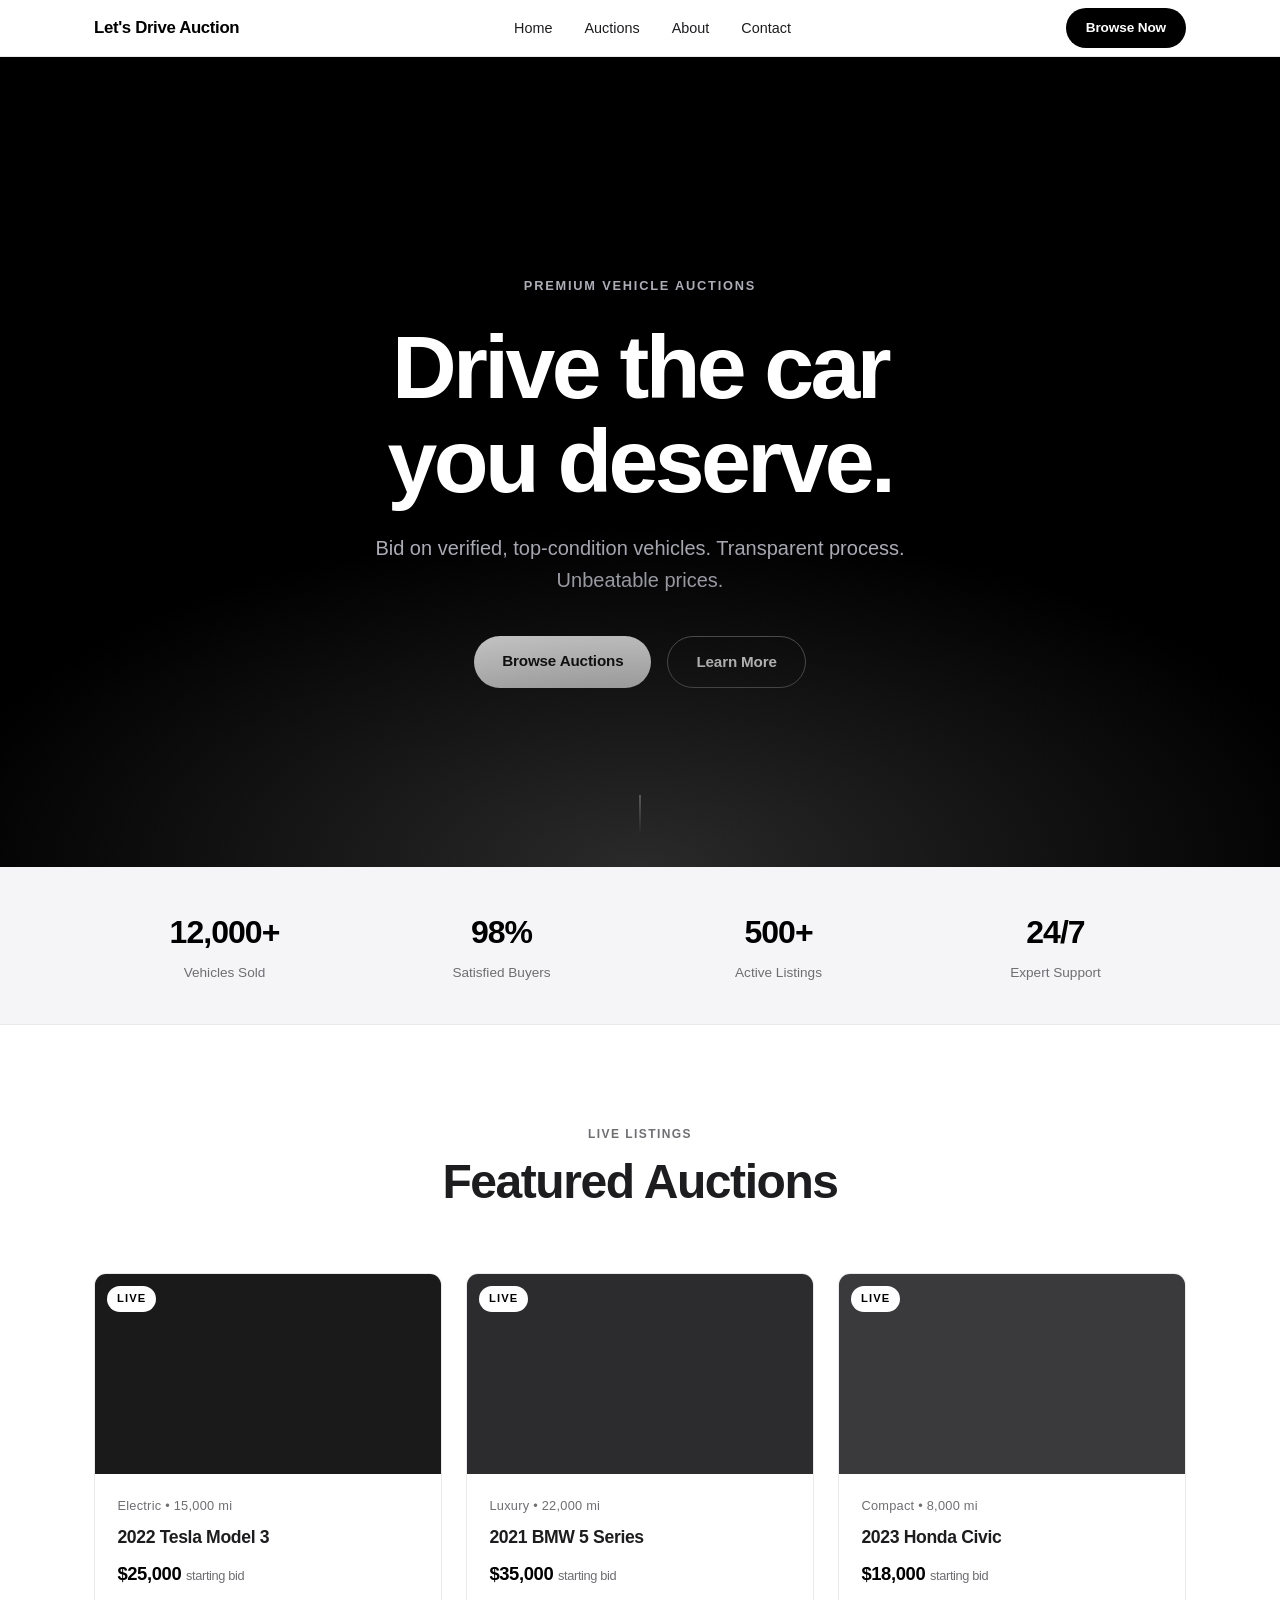
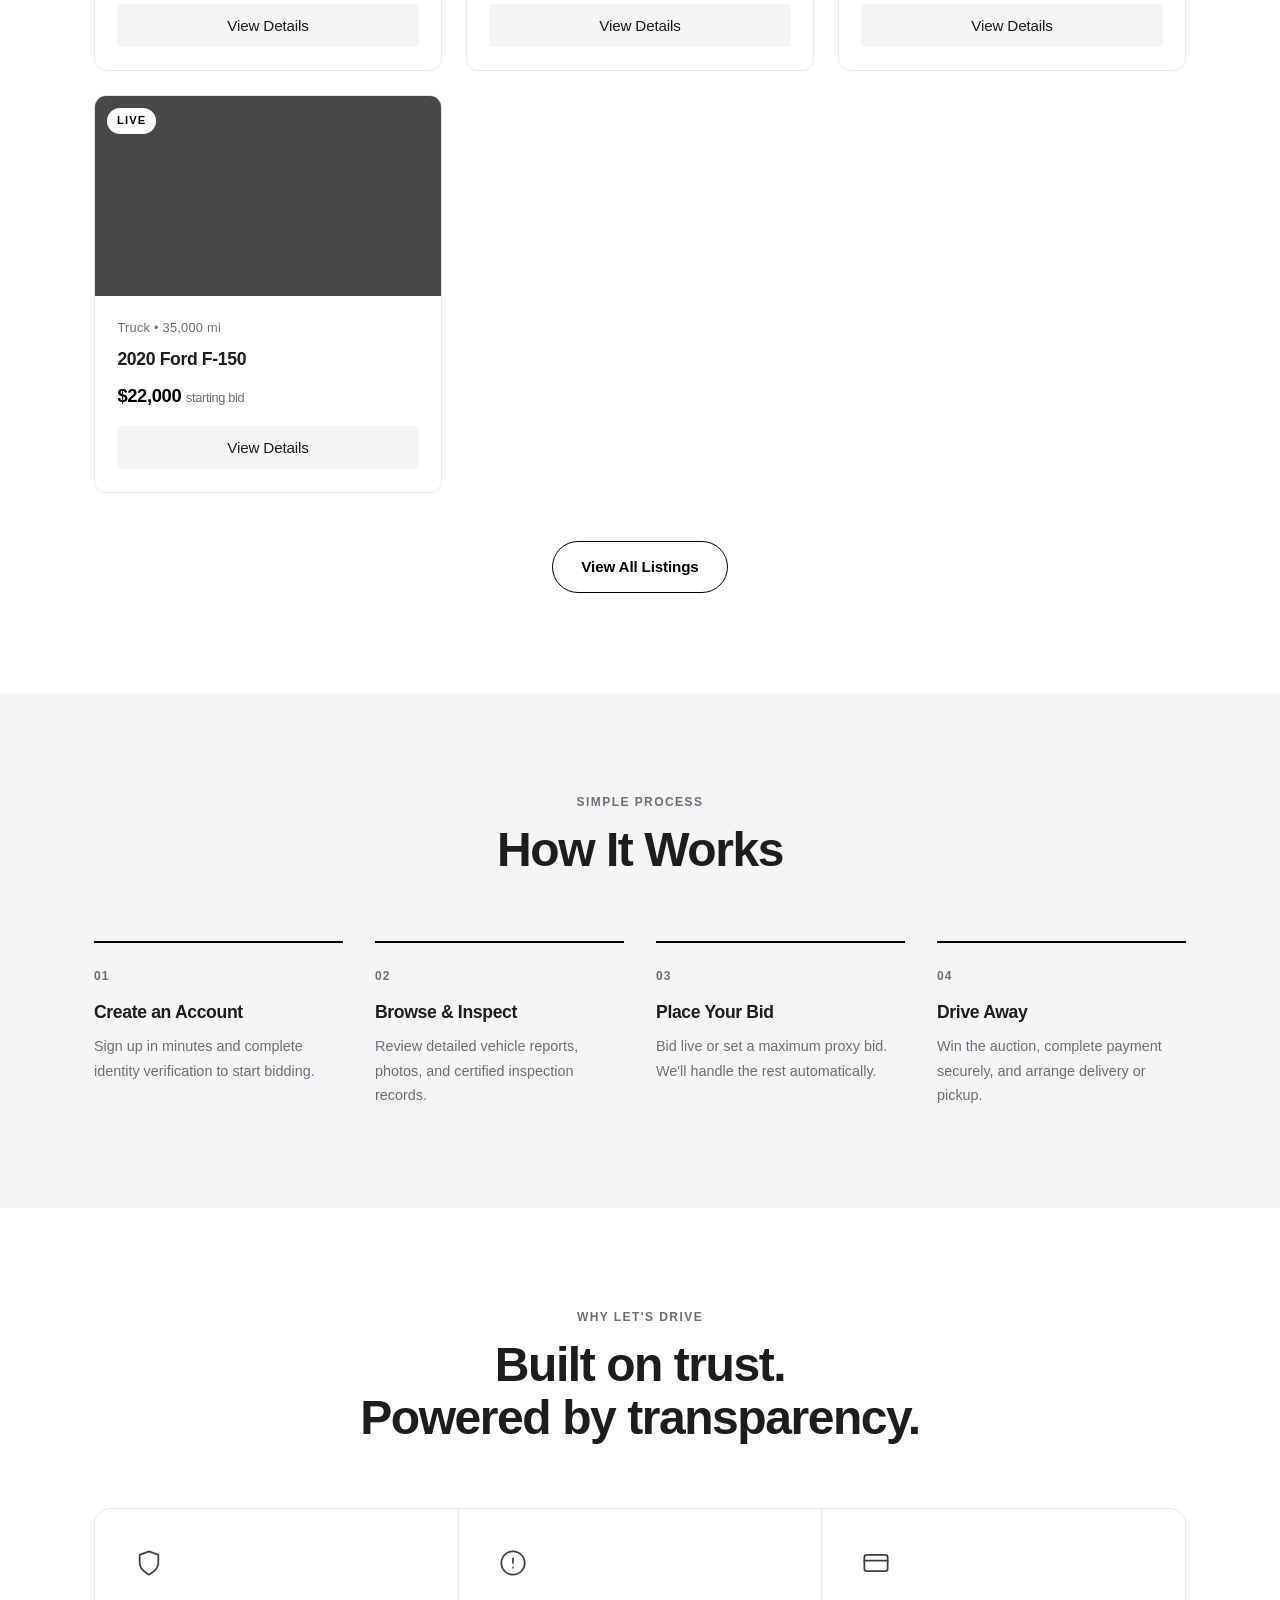
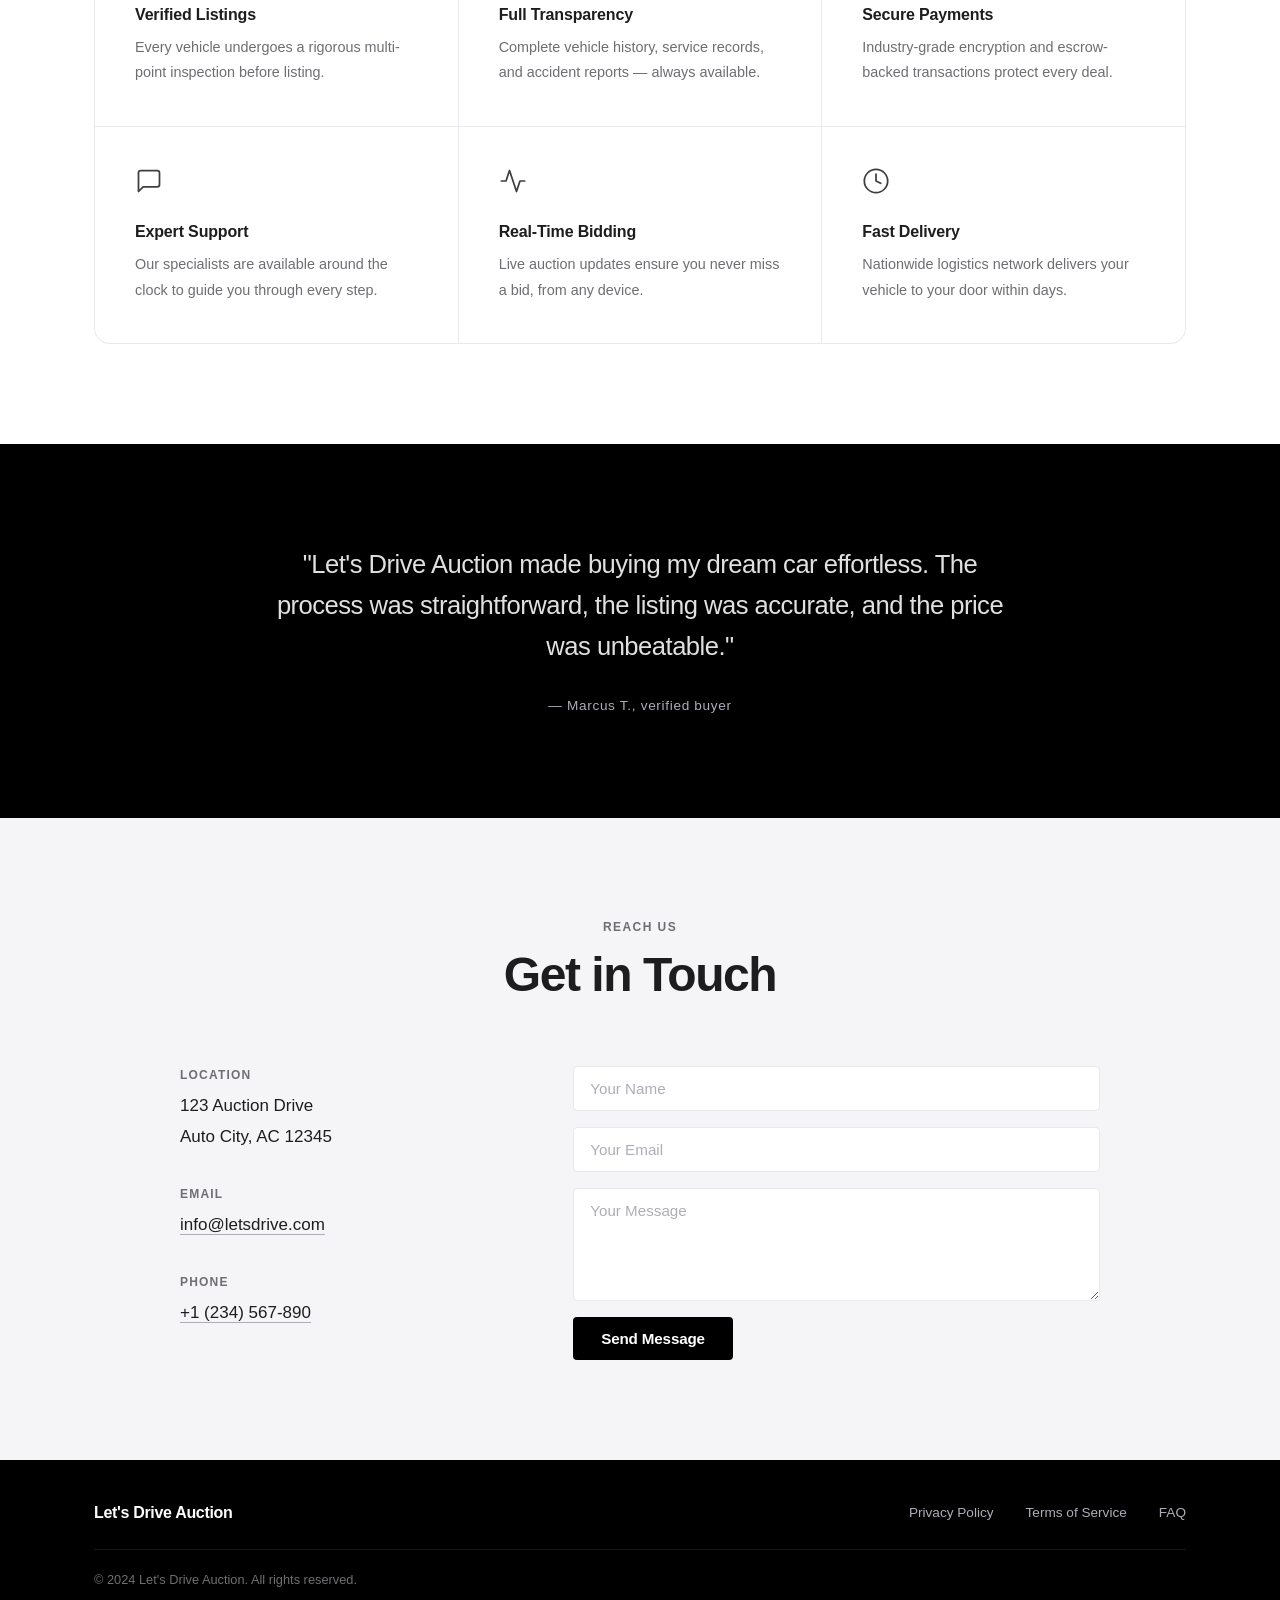
==== commit e7108c4c: "Redesign: black & white Apple/Tesla aesthetic for Let's Drive Auction" ====
--- a/index.html
+++ b/index.html
@@ -1,456 +1,267 @@
 <!DOCTYPE html>
 <html lang="en">
 <head>
-  <meta charset="UTF-8">
-  <meta name="viewport" content="width=device-width, initial-scale=1.0">
-  <meta name="description" content="Let's Drive Auction & Auto — Buy and sell quality vehicles at unbeatable prices. Browse our inventory of cars, trucks, and SUVs in your area.">
-  <title>Let's Drive — Auction &amp; Auto | Find Your Dream Car</title>
-  <link rel="stylesheet" href="styles.css">
+    <meta charset="UTF-8">
+    <meta name="viewport" content="width=device-width, initial-scale=1.0">
+    <title>Let's Drive Auction — Premium Vehicle Auctions</title>
+    <link rel="stylesheet" href="styles.css">
 </head>
 <body>
-
-  <!-- ===== HEADER / NAV ===== -->
-  <header class="site-header">
-    <nav class="navbar" aria-label="Main navigation">
-      <div class="container nav-inner">
-        <a href="index.html" class="brand" aria-label="Let's Drive — Home">
-          <span class="brand-icon" aria-hidden="true">🚗</span>
-          <div class="brand-text">
-            <span class="brand-main">Let's Drive</span>
-            <span class="brand-sub">Auction &amp; Auto</span>
-          </div>
-        </a>
-
-        <button class="nav-toggle" aria-label="Toggle navigation menu" aria-expanded="false" aria-controls="nav-menu">
-          <span class="hamburger" aria-hidden="true"></span>
-        </button>
-
-        <ul class="nav-menu" id="nav-menu" role="list">
-          <li><a href="index.html" class="nav-link active" aria-current="page">Home</a></li>
-          <li><a href="inventory.html" class="nav-link">Inventory</a></li>
-          <li><a href="sell.html" class="nav-link">Sell Your Car</a></li>
-          <li><a href="about.html" class="nav-link">About</a></li>
-          <li><a href="contact.html" class="nav-link">Contact</a></li>
-          <li><a href="inventory.html" class="nav-link nav-link--cta">Browse Now</a></li>
-        </ul>
-
-        <a href="tel:+12345678900" class="nav-phone" aria-label="Call us at (234) 567-8900">
-          📞 (234) 567-8900
-        </a>
-      </div>
+    <!-- Navigation -->
+    <nav class="navbar">
+        <div class="container">
+            <a href="#home" class="logo">Let's Drive Auction</a>
+            <ul class="nav-links">
+                <li><a href="#home">Home</a></li>
+                <li><a href="#auctions">Auctions</a></li>
+                <li><a href="#about">About</a></li>
+                <li><a href="#contact">Contact</a></li>
+            </ul>
+            <a href="#auctions" class="btn btn-nav">Browse Now</a>
+        </div>
     </nav>
-  </header>
-
-  <main>
-
-    <!-- ===== HERO ===== -->
-    <section class="hero" aria-labelledby="hero-title">
-      <div class="container hero-inner">
+
+    <!-- Hero Section -->
+    <section id="home" class="hero">
         <div class="hero-content">
-          <div class="hero-eyebrow" aria-hidden="true">✦ Trusted Since 2015</div>
-          <h1 class="hero-title" id="hero-title">
-            Find. Buy.<br>
-            <span>Drive.</span>
-          </h1>
-          <p class="hero-subtitle">
-            Let's Drive Auction brings you the best vehicle deals through our live auction platform
-            and Let's Drive Auto dealership — your one-stop destination for buying and selling cars.
-          </p>
-          <div class="hero-actions">
-            <a href="inventory.html" class="btn btn--primary btn--lg">Browse Inventory</a>
-            <a href="sell.html" class="btn btn--outline btn--lg">Sell Your Car</a>
-          </div>
-        </div>
-
-        <div class="hero-visual" aria-hidden="true">
-          <div class="hero-car-card">
-            <div class="hero-car-img img-luxury">🏎️</div>
-            <div class="hero-car-label">Featured Auction</div>
-            <div class="hero-car-name">2023 BMW M5 Competition</div>
-            <div class="hero-car-meta">
-              <span>🏁 6,200 mi</span>
-              <span>⛽ Gasoline</span>
-              <span>🔵 Blue</span>
-            </div>
-            <div class="hero-car-price">$74,900</div>
-          </div>
-        </div>
-      </div>
-    </section>
-
-    <!-- ===== STATS BAR ===== -->
-    <section class="stats-bar" aria-label="Company statistics">
-      <div class="container">
-        <div class="stats-grid">
-          <div class="stat-item">
-            <div class="stat-number">500+</div>
-            <div class="stat-label">Vehicles Available</div>
-          </div>
-          <div class="stat-item">
-            <div class="stat-number">12K+</div>
-            <div class="stat-label">Happy Customers</div>
-          </div>
-          <div class="stat-item">
-            <div class="stat-number">98%</div>
-            <div class="stat-label">Satisfaction Rate</div>
-          </div>
-          <div class="stat-item">
-            <div class="stat-number">10+</div>
-            <div class="stat-label">Years in Business</div>
-          </div>
-        </div>
-      </div>
-    </section>
-
-    <!-- ===== FEATURED INVENTORY ===== -->
-    <section class="section" aria-labelledby="featured-title">
-      <div class="container">
-        <div class="section__header">
-          <span class="section__eyebrow">Fresh Arrivals</span>
-          <h2 class="section__title" id="featured-title">Featured Inventory</h2>
-          <p class="section__subtitle">Handpicked vehicles — inspected, priced right, and ready to drive home today.</p>
-        </div>
-
-        <div class="vehicle-grid">
-
-          <!-- Card 1 -->
-          <article class="vehicle-card">
-            <div class="vehicle-card__img img-electric" role="img" aria-label="2022 Tesla Model 3 – blue electric vehicle">
-              🔋
-              <span class="vehicle-card__badge vehicle-card__badge--new">New Arrival</span>
-            </div>
-            <div class="vehicle-card__body">
-              <div class="vehicle-card__year">2022</div>
-              <h3 class="vehicle-card__name">Tesla Model 3 Long Range</h3>
-              <div class="vehicle-card__meta">
-                <span>⚡ Electric</span>
-                <span>📍 15,200 mi</span>
-                <span>🔵 Blue</span>
-              </div>
-              <div class="vehicle-card__footer">
-                <div class="vehicle-card__price">$28,500</div>
-                <a href="vehicle.html" class="btn btn--outline-dark btn--sm">View Details</a>
-              </div>
-            </div>
-          </article>
-
-          <!-- Card 2 -->
-          <article class="vehicle-card">
-            <div class="vehicle-card__img img-luxury" role="img" aria-label="2021 BMW 5 Series – silver luxury sedan">
-              🏅
-              <span class="vehicle-card__badge vehicle-card__badge--auction">At Auction</span>
-            </div>
-            <div class="vehicle-card__body">
-              <div class="vehicle-card__year">2021</div>
-              <h3 class="vehicle-card__name">BMW 5 Series 530i</h3>
-              <div class="vehicle-card__meta">
-                <span>⛽ Gasoline</span>
-                <span>📍 22,000 mi</span>
-                <span>⚪ White</span>
-              </div>
-              <div class="vehicle-card__footer">
-                <div class="vehicle-card__price">$42,900</div>
-                <a href="vehicle.html" class="btn btn--outline-dark btn--sm">View Details</a>
-              </div>
-            </div>
-          </article>
-
-          <!-- Card 3 -->
-          <article class="vehicle-card">
-            <div class="vehicle-card__img img-truck" role="img" aria-label="2020 Ford F-150 – orange truck">
-              🛻
-              <span class="vehicle-card__badge">Popular</span>
-            </div>
-            <div class="vehicle-card__body">
-              <div class="vehicle-card__year">2020</div>
-              <h3 class="vehicle-card__name">Ford F-150 XLT 4x4</h3>
-              <div class="vehicle-card__meta">
-                <span>⛽ Gasoline</span>
-                <span>📍 35,000 mi</span>
-                <span>🟠 Orange</span>
-              </div>
-              <div class="vehicle-card__footer">
-                <div class="vehicle-card__price">$28,900</div>
-                <a href="vehicle.html" class="btn btn--outline-dark btn--sm">View Details</a>
-              </div>
-            </div>
-          </article>
-
-          <!-- Card 4 -->
-          <article class="vehicle-card">
-            <div class="vehicle-card__img img-suv" role="img" aria-label="2021 Jeep Grand Cherokee – dark SUV">
-              🚙
-              <span class="vehicle-card__badge vehicle-card__badge--new">New Arrival</span>
-            </div>
-            <div class="vehicle-card__body">
-              <div class="vehicle-card__year">2021</div>
-              <h3 class="vehicle-card__name">Jeep Grand Cherokee Limited</h3>
-              <div class="vehicle-card__meta">
-                <span>⛽ Gasoline</span>
-                <span>📍 28,000 mi</span>
-                <span>⚫ Black</span>
-              </div>
-              <div class="vehicle-card__footer">
-                <div class="vehicle-card__price">$35,500</div>
-                <a href="vehicle.html" class="btn btn--outline-dark btn--sm">View Details</a>
-              </div>
-            </div>
-          </article>
-
-        </div>
-
-        <div style="text-align:center; margin-top: var(--sp-10);">
-          <a href="inventory.html" class="btn btn--primary btn--lg">View All Inventory</a>
-        </div>
-      </div>
-    </section>
-
-    <!-- ===== WHY CHOOSE US ===== -->
-    <section class="section section--alt" aria-labelledby="why-title">
-      <div class="container">
-        <div class="section__header">
-          <span class="section__eyebrow">Why Let's Drive</span>
-          <h2 class="section__title" id="why-title">Your Trust Is Our Priority</h2>
-          <p class="section__subtitle">We combine the excitement of auction with the reliability of a full-service dealership.</p>
-        </div>
-
-        <div class="props-grid">
-          <div class="prop-card">
-            <div class="prop-icon" aria-hidden="true">🔍</div>
-            <h3 class="prop-title">Verified Vehicles</h3>
-            <p class="prop-text">Every vehicle in our inventory undergoes a rigorous multi-point inspection by certified mechanics before it's listed.</p>
-          </div>
-          <div class="prop-card">
-            <div class="prop-icon" aria-hidden="true">💰</div>
-            <h3 class="prop-title">Best Market Prices</h3>
-            <p class="prop-text">Our auction model drives competition, ensuring buyers get fair market prices and sellers get maximum value.</p>
-          </div>
-          <div class="prop-card">
-            <div class="prop-icon" aria-hidden="true">📋</div>
-            <h3 class="prop-title">Full Transparency</h3>
-            <p class="prop-text">Complete vehicle history reports, accident disclosures, and no hidden fees — ever. What you see is what you get.</p>
-          </div>
-          <div class="prop-card">
-            <div class="prop-icon" aria-hidden="true">🤝</div>
-            <h3 class="prop-title">Expert Guidance</h3>
-            <p class="prop-text">Our knowledgeable team guides you through every step of the buying or selling process with personalized support.</p>
-          </div>
-          <div class="prop-card">
-            <div class="prop-icon" aria-hidden="true">⚡</div>
-            <h3 class="prop-title">Fast &amp; Simple</h3>
-            <p class="prop-text">From browsing to driving — we've streamlined the paperwork and financing so you spend less time at the desk and more time on the road.</p>
-          </div>
-          <div class="prop-card">
-            <div class="prop-icon" aria-hidden="true">🛡️</div>
-            <h3 class="prop-title">Buyer Protection</h3>
-            <p class="prop-text">Our limited warranty and return policy give you peace of mind long after you drive off our lot.</p>
-          </div>
-        </div>
-      </div>
-    </section>
-
-    <!-- ===== BUY / SELL PROCESS ===== -->
-    <section class="section" aria-labelledby="process-title">
-      <div class="container">
-        <div class="section__header">
-          <span class="section__eyebrow">Simple &amp; Fast</span>
-          <h2 class="section__title" id="process-title">How It Works</h2>
-          <p class="section__subtitle">Whether you're buying through our auction or selling directly — the process is straightforward.</p>
-        </div>
-
-        <h3 style="text-align:center; font-size:var(--font-size-xl); font-weight:800; color:var(--clr-primary); margin-bottom:var(--sp-8);">Buying a Vehicle</h3>
-        <div class="process-grid" style="margin-bottom:var(--sp-16);">
-          <div class="process-step">
-            <div class="process-step__number" aria-hidden="true">1</div>
-            <h4 class="process-step__title">Browse Inventory</h4>
-            <p class="process-step__text">Search our full inventory online or visit our lot. Filter by make, model, price, or mileage.</p>
-          </div>
-          <div class="process-step">
-            <div class="process-step__number" aria-hidden="true">2</div>
-            <h4 class="process-step__title">Schedule a Test Drive</h4>
-            <p class="process-step__text">Book a test drive at your convenience. Our team will have the vehicle ready and waiting for you.</p>
-          </div>
-          <div class="process-step">
-            <div class="process-step__number" aria-hidden="true">3</div>
-            <h4 class="process-step__title">Bid or Buy Direct</h4>
-            <p class="process-step__text">Place a bid at our live auction or purchase directly from Let's Drive Auto at a fixed price.</p>
-          </div>
-          <div class="process-step">
-            <div class="process-step__number" aria-hidden="true">4</div>
-            <h4 class="process-step__title">Drive It Home</h4>
-            <p class="process-step__text">Complete paperwork with our finance team and drive away in your new vehicle — same day.</p>
-          </div>
-        </div>
-
-        <h3 style="text-align:center; font-size:var(--font-size-xl); font-weight:800; color:var(--clr-primary); margin-bottom:var(--sp-8);">Selling Your Vehicle</h3>
-        <div class="process-grid">
-          <div class="process-step">
-            <div class="process-step__number" aria-hidden="true">1</div>
-            <h4 class="process-step__title">Submit Your Vehicle</h4>
-            <p class="process-step__text">Fill out our simple online form with your vehicle details, photos, and asking price.</p>
-          </div>
-          <div class="process-step">
-            <div class="process-step__number" aria-hidden="true">2</div>
-            <h4 class="process-step__title">Get an Appraisal</h4>
-            <p class="process-step__text">Our experts will evaluate your vehicle and provide a competitive market valuation within 24 hours.</p>
-          </div>
-          <div class="process-step">
-            <div class="process-step__number" aria-hidden="true">3</div>
-            <h4 class="process-step__title">List &amp; Auction</h4>
-            <p class="process-step__text">We photograph your vehicle, create a detailed listing, and schedule it for our next auction.</p>
-          </div>
-          <div class="process-step">
-            <div class="process-step__number" aria-hidden="true">4</div>
-            <h4 class="process-step__title">Get Paid Fast</h4>
-            <p class="process-step__text">Once sold, receive payment within 1–3 business days. We handle all the paperwork.</p>
-          </div>
-        </div>
-      </div>
-    </section>
-
-    <!-- ===== TESTIMONIALS ===== -->
-    <section class="section section--alt" aria-labelledby="testimonials-title">
-      <div class="container">
-        <div class="section__header">
-          <span class="section__eyebrow">Customer Stories</span>
-          <h2 class="section__title" id="testimonials-title">What Our Customers Say</h2>
-        </div>
-
-        <div class="testimonials-grid">
-          <article class="testimonial-card">
-            <div class="testimonial-stars" aria-label="5 out of 5 stars">★★★★★</div>
-            <p class="testimonial-text">"I found my dream BMW through Let's Drive Auction at a price I couldn't believe. The team was transparent, helpful, and made the process incredibly easy. I'll never buy a car any other way."</p>
-            <div class="testimonial-author">
-              <div class="testimonial-avatar avatar-1" aria-hidden="true">👨</div>
-              <div>
-                <div class="testimonial-name">Marcus T.</div>
-                <div class="testimonial-role">Purchased 2021 BMW 5 Series</div>
-              </div>
-            </div>
-          </article>
-
-          <article class="testimonial-card">
-            <div class="testimonial-stars" aria-label="5 out of 5 stars">★★★★★</div>
-            <p class="testimonial-text">"Sold my old Tahoe through Let's Drive in less than a week and got $4,000 more than the dealership offered me. The whole experience was seamless and I was paid quickly."</p>
-            <div class="testimonial-author">
-              <div class="testimonial-avatar avatar-2" aria-hidden="true">👩</div>
-              <div>
-                <div class="testimonial-name">Sarah M.</div>
-                <div class="testimonial-role">Sold 2019 Chevrolet Tahoe</div>
-              </div>
-            </div>
-          </article>
-
-          <article class="testimonial-card">
-            <div class="testimonial-stars" aria-label="5 out of 5 stars">★★★★★</div>
-            <p class="testimonial-text">"As a first-time buyer, I was nervous about the auction process. The Let's Drive Auto team walked me through everything and I drove home in a certified Civic for a fantastic price."</p>
-            <div class="testimonial-author">
-              <div class="testimonial-avatar avatar-3" aria-hidden="true">🧑</div>
-              <div>
-                <div class="testimonial-name">Jordan K.</div>
-                <div class="testimonial-role">Purchased 2023 Honda Civic</div>
-              </div>
-            </div>
-          </article>
-        </div>
-      </div>
-    </section>
-
-    <!-- ===== CTA BANNER ===== -->
-    <section class="cta-banner" aria-labelledby="cta-title">
-      <div class="container">
-        <h2 class="cta-banner__title" id="cta-title">Ready to Find Your Next Car?</h2>
-        <p class="cta-banner__subtitle">Browse hundreds of verified vehicles or list yours today — it's fast, free, and fair.</p>
-        <div class="cta-banner__actions">
-          <a href="inventory.html" class="btn btn--primary btn--lg">Browse Inventory</a>
-          <a href="sell.html" class="btn btn--outline btn--lg">Sell Your Car</a>
-          <a href="contact.html" class="btn btn--outline btn--lg">Contact Us</a>
-        </div>
-      </div>
-    </section>
-
-  </main>
-
-  <!-- ===== FOOTER ===== -->
-  <footer class="site-footer">
-    <div class="footer-main">
-      <div class="container">
-        <div class="footer-grid">
-          <div class="footer-brand-col">
-            <a href="index.html" class="footer-brand" aria-label="Let's Drive — Home">
-              <span aria-hidden="true">🚗</span>
-              <div class="brand-text">
-                <span class="brand-main">Let's Drive</span>
-                <span class="brand-sub">Auction &amp; Auto</span>
-              </div>
-            </a>
-            <p class="footer-tagline">Your trusted marketplace for buying and selling quality vehicles. Serving our community with integrity since 2015.</p>
-            <div class="footer-social">
-              <a href="#" class="social-link" aria-label="Facebook">📘</a>
-              <a href="#" class="social-link" aria-label="Instagram">📸</a>
-              <a href="#" class="social-link" aria-label="Twitter / X">🐦</a>
-              <a href="#" class="social-link" aria-label="YouTube">▶️</a>
-            </div>
-          </div>
-
-          <div>
-            <h3 class="footer-col-title">Navigation</h3>
-            <ul class="footer-links">
-              <li><a href="index.html">Home</a></li>
-              <li><a href="inventory.html">Inventory</a></li>
-              <li><a href="sell.html">Sell Your Car</a></li>
-              <li><a href="about.html">About Us</a></li>
-              <li><a href="contact.html">Contact</a></li>
-            </ul>
-          </div>
-
-          <div>
-            <h3 class="footer-col-title">Our Brands</h3>
-            <ul class="footer-links">
-              <li><a href="about.html">Let's Drive Auction</a></li>
-              <li><a href="about.html">Let's Drive Auto</a></li>
-              <li><a href="inventory.html">Browse Inventory</a></li>
-              <li><a href="sell.html">Sell / Trade In</a></li>
-            </ul>
-          </div>
-
-          <div>
-            <h3 class="footer-col-title">Contact</h3>
-            <address class="footer-contact-list" style="font-style:normal;">
-              <div class="footer-contact-item">📍 <span>123 Auction Drive<br>Auto City, AC 12345</span></div>
-              <div class="footer-contact-item">📞 <a href="tel:+12345678900" style="color:rgba(255,255,255,.65);">(234) 567-8900</a></div>
-              <div class="footer-contact-item">📧 <a href="mailto:info@letsdrive.com" style="color:rgba(255,255,255,.65);">info@letsdrive.com</a></div>
-              <div class="footer-contact-item">🕐 Mon–Sat: 9am – 7pm</div>
-            </address>
-          </div>
-        </div>
-      </div>
-    </div>
-    <div class="footer-bottom">
-      <div class="container">
-        <div class="footer-bottom-inner">
-          <p>&copy; 2024 Let's Drive Auction &amp; Auto. All rights reserved.</p>
-          <div class="footer-legal">
-            <a href="#">Privacy Policy</a>
-            <a href="#">Terms of Service</a>
-            <a href="#">Accessibility</a>
-          </div>
-        </div>
-      </div>
-    </div>
-  </footer>
-
-  <script>
-    // Mobile navigation toggle
-    const toggle = document.querySelector('.nav-toggle');
-    const menu   = document.querySelector('.nav-menu');
-    if (toggle && menu) {
-      toggle.addEventListener('click', () => {
-        const open = menu.classList.toggle('open');
-        toggle.classList.toggle('open', open);
-        toggle.setAttribute('aria-expanded', open);
-      });
-    }
-  </script>
+            <p class="hero-eyebrow">Premium Vehicle Auctions</p>
+            <h1>Drive the&nbsp;car<br>you deserve.</h1>
+            <p class="hero-sub">Bid on verified, top-condition vehicles. Transparent process. Unbeatable prices.</p>
+            <div class="hero-actions">
+                <a href="#auctions" class="btn btn-primary">Browse Auctions</a>
+                <a href="#about" class="btn btn-ghost">Learn More</a>
+            </div>
+        </div>
+        <div class="hero-scroll-hint" aria-hidden="true">
+            <span></span>
+        </div>
+    </section>
+
+    <!-- Stats Bar -->
+    <section class="stats">
+        <div class="container stats-grid">
+            <div class="stat">
+                <span class="stat-number">12,000+</span>
+                <span class="stat-label">Vehicles Sold</span>
+            </div>
+            <div class="stat">
+                <span class="stat-number">98%</span>
+                <span class="stat-label">Satisfied Buyers</span>
+            </div>
+            <div class="stat">
+                <span class="stat-number">500+</span>
+                <span class="stat-label">Active Listings</span>
+            </div>
+            <div class="stat">
+                <span class="stat-number">24/7</span>
+                <span class="stat-label">Expert Support</span>
+            </div>
+        </div>
+    </section>
+
+    <!-- Auctions Section -->
+    <section id="auctions" class="auctions">
+        <div class="container">
+            <div class="section-header">
+                <p class="section-eyebrow">Live Listings</p>
+                <h2>Featured Auctions</h2>
+            </div>
+            <div class="auction-grid">
+                <div class="auction-card">
+                    <div class="auction-image auction-image--1">
+                        <span class="badge">Live</span>
+                    </div>
+                    <div class="auction-info">
+                        <div class="auction-meta">Electric &bull; 15,000 mi</div>
+                        <h3>2022 Tesla Model 3</h3>
+                        <p class="price">$25,000 <span class="price-label">starting bid</span></p>
+                        <button class="btn btn-secondary">View Details</button>
+                    </div>
+                </div>
+
+                <div class="auction-card">
+                    <div class="auction-image auction-image--2">
+                        <span class="badge">Live</span>
+                    </div>
+                    <div class="auction-info">
+                        <div class="auction-meta">Luxury &bull; 22,000 mi</div>
+                        <h3>2021 BMW 5 Series</h3>
+                        <p class="price">$35,000 <span class="price-label">starting bid</span></p>
+                        <button class="btn btn-secondary">View Details</button>
+                    </div>
+                </div>
+
+                <div class="auction-card">
+                    <div class="auction-image auction-image--3">
+                        <span class="badge">Live</span>
+                    </div>
+                    <div class="auction-info">
+                        <div class="auction-meta">Compact &bull; 8,000 mi</div>
+                        <h3>2023 Honda Civic</h3>
+                        <p class="price">$18,000 <span class="price-label">starting bid</span></p>
+                        <button class="btn btn-secondary">View Details</button>
+                    </div>
+                </div>
+
+                <div class="auction-card">
+                    <div class="auction-image auction-image--4">
+                        <span class="badge">Live</span>
+                    </div>
+                    <div class="auction-info">
+                        <div class="auction-meta">Truck &bull; 35,000 mi</div>
+                        <h3>2020 Ford F-150</h3>
+                        <p class="price">$22,000 <span class="price-label">starting bid</span></p>
+                        <button class="btn btn-secondary">View Details</button>
+                    </div>
+                </div>
+            </div>
+            <div class="auctions-cta">
+                <a href="#" class="btn btn-outline">View All Listings</a>
+            </div>
+        </div>
+    </section>
+
+    <!-- How It Works -->
+    <section class="how-it-works">
+        <div class="container">
+            <div class="section-header">
+                <p class="section-eyebrow">Simple Process</p>
+                <h2>How It Works</h2>
+            </div>
+            <ol class="steps">
+                <li class="step">
+                    <span class="step-number">01</span>
+                    <h3>Create an Account</h3>
+                    <p>Sign up in minutes and complete identity verification to start bidding.</p>
+                </li>
+                <li class="step">
+                    <span class="step-number">02</span>
+                    <h3>Browse &amp; Inspect</h3>
+                    <p>Review detailed vehicle reports, photos, and certified inspection records.</p>
+                </li>
+                <li class="step">
+                    <span class="step-number">03</span>
+                    <h3>Place Your Bid</h3>
+                    <p>Bid live or set a maximum proxy bid. We'll handle the rest automatically.</p>
+                </li>
+                <li class="step">
+                    <span class="step-number">04</span>
+                    <h3>Drive Away</h3>
+                    <p>Win the auction, complete payment securely, and arrange delivery or pickup.</p>
+                </li>
+            </ol>
+        </div>
+    </section>
+
+    <!-- About / Why Us -->
+    <section id="about" class="about">
+        <div class="container">
+            <div class="section-header">
+                <p class="section-eyebrow">Why Let's Drive</p>
+                <h2>Built on trust.<br>Powered by transparency.</h2>
+            </div>
+            <div class="features-grid">
+                <div class="feature">
+                    <div class="feature-icon" aria-hidden="true">
+                        <svg width="28" height="28" viewBox="0 0 24 24" fill="none" stroke="currentColor" stroke-width="1.5" stroke-linecap="round" stroke-linejoin="round"><path d="M12 22s8-4 8-10V5l-8-3-8 3v7c0 6 8 10 8 10z"/></svg>
+                    </div>
+                    <h3>Verified Listings</h3>
+                    <p>Every vehicle undergoes a rigorous multi-point inspection before listing.</p>
+                </div>
+                <div class="feature">
+                    <div class="feature-icon" aria-hidden="true">
+                        <svg width="28" height="28" viewBox="0 0 24 24" fill="none" stroke="currentColor" stroke-width="1.5" stroke-linecap="round" stroke-linejoin="round"><circle cx="12" cy="12" r="10"/><line x1="12" y1="8" x2="12" y2="12"/><line x1="12" y1="16" x2="12.01" y2="16"/></svg>
+                    </div>
+                    <h3>Full Transparency</h3>
+                    <p>Complete vehicle history, service records, and accident reports — always available.</p>
+                </div>
+                <div class="feature">
+                    <div class="feature-icon" aria-hidden="true">
+                        <svg width="28" height="28" viewBox="0 0 24 24" fill="none" stroke="currentColor" stroke-width="1.5" stroke-linecap="round" stroke-linejoin="round"><rect x="2" y="5" width="20" height="14" rx="2"/><line x1="2" y1="10" x2="22" y2="10"/></svg>
+                    </div>
+                    <h3>Secure Payments</h3>
+                    <p>Industry-grade encryption and escrow-backed transactions protect every deal.</p>
+                </div>
+                <div class="feature">
+                    <div class="feature-icon" aria-hidden="true">
+                        <svg width="28" height="28" viewBox="0 0 24 24" fill="none" stroke="currentColor" stroke-width="1.5" stroke-linecap="round" stroke-linejoin="round"><path d="M21 15a2 2 0 0 1-2 2H7l-4 4V5a2 2 0 0 1 2-2h14a2 2 0 0 1 2 2z"/></svg>
+                    </div>
+                    <h3>Expert Support</h3>
+                    <p>Our specialists are available around the clock to guide you through every step.</p>
+                </div>
+                <div class="feature">
+                    <div class="feature-icon" aria-hidden="true">
+                        <svg width="28" height="28" viewBox="0 0 24 24" fill="none" stroke="currentColor" stroke-width="1.5" stroke-linecap="round" stroke-linejoin="round"><polyline points="22 12 18 12 15 21 9 3 6 12 2 12"/></svg>
+                    </div>
+                    <h3>Real-Time Bidding</h3>
+                    <p>Live auction updates ensure you never miss a bid, from any device.</p>
+                </div>
+                <div class="feature">
+                    <div class="feature-icon" aria-hidden="true">
+                        <svg width="28" height="28" viewBox="0 0 24 24" fill="none" stroke="currentColor" stroke-width="1.5" stroke-linecap="round" stroke-linejoin="round"><circle cx="12" cy="12" r="10"/><polyline points="12 6 12 12 16 14"/></svg>
+                    </div>
+                    <h3>Fast Delivery</h3>
+                    <p>Nationwide logistics network delivers your vehicle to your door within days.</p>
+                </div>
+            </div>
+        </div>
+    </section>
+
+    <!-- Testimonial -->
+    <section class="testimonial">
+        <div class="container">
+            <blockquote>
+                <p>"Let's Drive Auction made buying my dream car effortless. The process was straightforward, the listing was accurate, and the price was unbeatable."</p>
+                <cite>— Marcus T., verified buyer</cite>
+            </blockquote>
+        </div>
+    </section>
+
+    <!-- Contact Section -->
+    <section id="contact" class="contact">
+        <div class="container">
+            <div class="section-header">
+                <p class="section-eyebrow">Reach Us</p>
+                <h2>Get in Touch</h2>
+            </div>
+            <div class="contact-content">
+                <div class="contact-info">
+                    <div class="info-item">
+                        <h3>Location</h3>
+                        <p>123 Auction Drive<br>Auto City, AC 12345</p>
+                    </div>
+                    <div class="info-item">
+                        <h3>Email</h3>
+                        <p><a href="mailto:info@letsdrive.com">info@letsdrive.com</a></p>
+                    </div>
+                    <div class="info-item">
+                        <h3>Phone</h3>
+                        <p><a href="tel:+1234567890">+1 (234) 567-890</a></p>
+                    </div>
+                </div>
+                <form class="contact-form">
+                    <input type="text" placeholder="Your Name" required>
+                    <input type="email" placeholder="Your Email" required>
+                    <textarea placeholder="Your Message" rows="5" required></textarea>
+                    <button type="submit" class="btn btn-primary">Send Message</button>
+                </form>
+            </div>
+        </div>
+    </section>
+
+    <!-- Footer -->
+    <footer class="footer">
+        <div class="container">
+            <div class="footer-top">
+                <span class="footer-brand">Let's Drive Auction</span>
+                <nav class="footer-links" aria-label="Footer navigation">
+                    <a href="#">Privacy Policy</a>
+                    <a href="#">Terms of Service</a>
+                    <a href="#">FAQ</a>
+                </nav>
+            </div>
+            <p class="footer-copy">&copy; 2024 Let's Drive Auction. All rights reserved.</p>
+        </div>
+    </footer>
 </body>
-</html>
+</html>
--- a/styles.css
+++ b/styles.css
@@ -1,1789 +1,697 @@
-/* =========================================================
-   Let's Drive — Main Stylesheet
-   Design System built with CSS Custom Properties
-   ========================================================= */
-
-/* ----------------------------------------------------------
-   1. Design Tokens
-   ---------------------------------------------------------- */
+/* ============================================================
+   Let's Drive Auction — Design System
+   Black & white minimalist aesthetic (Apple / Tesla inspired)
+   ============================================================ */
+
+/* --- Reset & base ----------------------------------------- */
+*, *::before, *::after {
+    margin: 0;
+    padding: 0;
+    box-sizing: border-box;
+}
+
 :root {
-  /* Brand Colors */
-  --clr-primary:        #0a1628;
-  --clr-primary-light:  #162240;
-  --clr-accent:         #c9a84c;
-  --clr-accent-hover:   #b8932e;
-  --clr-accent-light:   #fdf3dc;
-
-  /* Neutrals */
-  --clr-white:     #ffffff;
-  --clr-gray-50:   #f8f9fb;
-  --clr-gray-100:  #f0f1f3;
-  --clr-gray-200:  #e5e5ea;
-  --clr-gray-300:  #c7c7cc;
-  --clr-gray-400:  #aeaeb2;
-  --clr-gray-600:  #636366;
-  --clr-gray-800:  #3a3a3c;
-  --clr-gray-900:  #1c1c1e;
-
-  /* Semantic */
-  --clr-success: #28a745;
-  --clr-text:        var(--clr-gray-900);
-  --clr-text-muted:  var(--clr-gray-600);
-  --clr-border:      var(--clr-gray-200);
-  --clr-bg:          var(--clr-white);
-  --clr-bg-alt:      var(--clr-gray-50);
-
-  /* Typography */
-  --font-sans: 'Segoe UI', system-ui, -apple-system, BlinkMacSystemFont, 'Helvetica Neue', Arial, sans-serif;
-  --font-size-xs:   0.75rem;
-  --font-size-sm:   0.875rem;
-  --font-size-base: 1rem;
-  --font-size-lg:   1.125rem;
-  --font-size-xl:   1.25rem;
-  --font-size-2xl:  1.5rem;
-  --font-size-3xl:  2rem;
-  --font-size-4xl:  2.75rem;
-  --font-size-5xl:  3.5rem;
-
-  /* Spacing Scale */
-  --sp-1:  0.25rem;
-  --sp-2:  0.5rem;
-  --sp-3:  0.75rem;
-  --sp-4:  1rem;
-  --sp-5:  1.25rem;
-  --sp-6:  1.5rem;
-  --sp-8:  2rem;
-  --sp-10: 2.5rem;
-  --sp-12: 3rem;
-  --sp-16: 4rem;
-  --sp-20: 5rem;
-  --sp-24: 6rem;
-
-  /* Border Radius */
-  --radius-sm:   4px;
-  --radius:      8px;
-  --radius-md:   12px;
-  --radius-lg:   20px;
-  --radius-full: 9999px;
-
-  /* Shadows */
-  --shadow-sm: 0 1px 3px rgba(0,0,0,.08), 0 1px 2px rgba(0,0,0,.06);
-  --shadow:    0 4px 16px rgba(0,0,0,.10);
-  --shadow-md: 0 8px 28px rgba(0,0,0,.12);
-  --shadow-lg: 0 16px 48px rgba(0,0,0,.16);
-
-  /* Transitions */
-  --ease: 0.22s ease;
-  --ease-slow: 0.4s ease;
-
-  /* Layout */
-  --container-max: 1200px;
-  --nav-height: 72px;
-}
-
-/* ----------------------------------------------------------
-   2. Reset & Base
-   ---------------------------------------------------------- */
-*, *::before, *::after {
-  box-sizing: border-box;
-  margin: 0;
-  padding: 0;
+    --black:      #000000;
+    --white:      #ffffff;
+    --gray-100:   #f5f5f7;
+    --gray-200:   #e8e8ed;
+    --gray-400:   #adadb8;
+    --gray-600:   #6e6e73;
+    --gray-800:   #1d1d1f;
+    --text:       #1d1d1f;
+    --text-muted: #6e6e73;
+
+    --font: -apple-system, BlinkMacSystemFont, 'SF Pro Display', 'Helvetica Neue',
+            Arial, sans-serif;
+    --radius: 4px;
+    --transition: 0.25s ease;
 }
 
 html {
-  scroll-behavior: smooth;
-  -webkit-text-size-adjust: 100%;
+    scroll-behavior: smooth;
 }
 
 body {
-  font-family: var(--font-sans);
-  font-size: var(--font-size-base);
-  line-height: 1.65;
-  color: var(--clr-text);
-  background: var(--clr-bg);
-  min-height: 100vh;
-  display: flex;
-  flex-direction: column;
-}
-
-main { flex: 1; }
-
-img {
-  max-width: 100%;
-  height: auto;
-  display: block;
-}
-
-a {
-  color: var(--clr-accent);
-  text-decoration: none;
-  transition: color var(--ease);
-}
-
-a:hover { color: var(--clr-accent-hover); }
-
-ul, ol { list-style: none; }
-
-/* Focus styles for accessibility */
-:focus-visible {
-  outline: 3px solid var(--clr-accent);
-  outline-offset: 2px;
-  border-radius: var(--radius-sm);
-}
-
-/* ----------------------------------------------------------
-   3. Layout Utilities
-   ---------------------------------------------------------- */
+    font-family: var(--font);
+    font-size: 17px;
+    line-height: 1.6;
+    color: var(--text);
+    background: var(--white);
+    -webkit-font-smoothing: antialiased;
+}
+
 .container {
-  width: 100%;
-  max-width: var(--container-max);
-  margin-inline: auto;
-  padding-inline: var(--sp-6);
-}
-
-.section {
-  padding-block: var(--sp-24);
-}
-
-.section--alt {
-  background: var(--clr-bg-alt);
-}
-
-.section__header {
-  text-align: center;
-  margin-bottom: var(--sp-12);
-}
-
-.section__eyebrow {
-  display: inline-block;
-  font-size: var(--font-size-sm);
-  font-weight: 700;
-  letter-spacing: .1em;
-  text-transform: uppercase;
-  color: var(--clr-accent);
-  margin-bottom: var(--sp-3);
-}
-
-.section__title {
-  font-size: clamp(var(--font-size-3xl), 4vw, var(--font-size-4xl));
-  font-weight: 800;
-  color: var(--clr-primary);
-  line-height: 1.15;
-  margin-bottom: var(--sp-4);
-}
-
-.section__subtitle {
-  font-size: var(--font-size-lg);
-  color: var(--clr-text-muted);
-  max-width: 56ch;
-  margin-inline: auto;
-}
-
-/* ----------------------------------------------------------
-   4. Buttons
-   ---------------------------------------------------------- */
+    max-width: 1140px;
+    margin: 0 auto;
+    padding: 0 24px;
+}
+
+/* --- Typography helpers ----------------------------------- */
+.section-eyebrow {
+    display: block;
+    font-size: 0.75rem;
+    font-weight: 600;
+    letter-spacing: 0.12em;
+    text-transform: uppercase;
+    color: var(--text-muted);
+    margin-bottom: 0.75rem;
+}
+
+.section-header {
+    text-align: center;
+    margin-bottom: 4rem;
+}
+
+.section-header h2 {
+    font-size: clamp(2rem, 4vw, 3rem);
+    font-weight: 700;
+    letter-spacing: -0.03em;
+    line-height: 1.1;
+    color: var(--text);
+}
+
+/* --- Buttons ---------------------------------------------- */
 .btn {
-  display: inline-flex;
-  align-items: center;
-  justify-content: center;
-  gap: var(--sp-2);
-  padding: var(--sp-3) var(--sp-8);
-  border: 2px solid transparent;
-  border-radius: var(--radius-full);
-  font-family: var(--font-sans);
-  font-size: var(--font-size-base);
-  font-weight: 700;
-  cursor: pointer;
-  text-decoration: none;
-  transition: transform var(--ease), box-shadow var(--ease), background var(--ease), color var(--ease), border-color var(--ease);
-  white-space: nowrap;
-}
-
-.btn:hover { transform: translateY(-2px); }
-
-.btn:active { transform: translateY(0); }
-
-.btn--primary {
-  background: var(--clr-accent);
-  color: var(--clr-primary);
-  border-color: var(--clr-accent);
-}
-
-.btn--primary:hover {
-  background: var(--clr-accent-hover);
-  border-color: var(--clr-accent-hover);
-  color: var(--clr-primary);
-  box-shadow: 0 6px 20px rgba(201,168,76,.35);
-}
-
-.btn--outline {
-  background: transparent;
-  color: var(--clr-white);
-  border-color: rgba(255,255,255,.6);
-}
-
-.btn--outline:hover {
-  background: var(--clr-white);
-  color: var(--clr-primary);
-  border-color: var(--clr-white);
-}
-
-.btn--outline-dark {
-  background: transparent;
-  color: var(--clr-primary);
-  border-color: var(--clr-primary);
-}
-
-.btn--outline-dark:hover {
-  background: var(--clr-primary);
-  color: var(--clr-white);
-}
-
-.btn--lg {
-  padding: var(--sp-4) var(--sp-10);
-  font-size: var(--font-size-lg);
-}
-
-.btn--sm {
-  padding: var(--sp-2) var(--sp-5);
-  font-size: var(--font-size-sm);
-}
-
-.btn--full { width: 100%; }
-
-/* ----------------------------------------------------------
-   5. Navigation
-   ---------------------------------------------------------- */
-.site-header {
-  position: sticky;
-  top: 0;
-  z-index: 1000;
-  background: var(--clr-primary);
-  box-shadow: 0 2px 16px rgba(0,0,0,.25);
-}
-
+    display: inline-block;
+    padding: 13px 28px;
+    font-family: var(--font);
+    font-size: 0.95rem;
+    font-weight: 600;
+    letter-spacing: -0.01em;
+    cursor: pointer;
+    border: none;
+    border-radius: 980px;
+    text-decoration: none;
+    transition: all var(--transition);
+    white-space: nowrap;
+}
+
+.btn-primary {
+    background: var(--black);
+    color: var(--white);
+}
+
+.btn-primary:hover {
+    background: var(--gray-800);
+    transform: translateY(-1px);
+}
+
+.btn-ghost {
+    background: transparent;
+    color: var(--black);
+    border: 1.5px solid var(--gray-200);
+}
+
+.btn-ghost:hover {
+    border-color: var(--black);
+    background: var(--black);
+    color: var(--white);
+}
+
+.btn-outline {
+    background: transparent;
+    color: var(--black);
+    border: 1.5px solid var(--black);
+}
+
+.btn-outline:hover {
+    background: var(--black);
+    color: var(--white);
+}
+
+.btn-secondary {
+    background: var(--gray-100);
+    color: var(--text);
+    width: 100%;
+    border-radius: var(--radius);
+    font-weight: 500;
+}
+
+.btn-secondary:hover {
+    background: var(--gray-200);
+}
+
+.btn-nav {
+    background: var(--black);
+    color: var(--white);
+    padding: 9px 20px;
+    font-size: 0.85rem;
+    border-radius: 980px;
+}
+
+.btn-nav:hover {
+    background: var(--gray-800);
+}
+
+/* --- Navigation ------------------------------------------- */
 .navbar {
-  height: var(--nav-height);
-  display: flex;
-  align-items: center;
-}
-
-.nav-inner {
-  display: flex;
-  align-items: center;
-  justify-content: space-between;
-  gap: var(--sp-6);
-}
-
-/* Brand / Logo */
-.brand {
-  display: flex;
-  align-items: center;
-  gap: var(--sp-3);
-  text-decoration: none;
-  flex-shrink: 0;
-}
-
-.brand-icon { font-size: 1.8rem; line-height: 1; }
-
-.brand-text {
-  display: flex;
-  flex-direction: column;
-  line-height: 1.1;
-}
-
-.brand-main {
-  font-size: var(--font-size-xl);
-  font-weight: 800;
-  color: var(--clr-white);
-  letter-spacing: -.01em;
-}
-
-.brand-sub {
-  font-size: var(--font-size-xs);
-  font-weight: 500;
-  color: var(--clr-accent);
-  letter-spacing: .05em;
-  text-transform: uppercase;
-}
-
-/* Nav Menu */
-.nav-menu {
-  display: flex;
-  align-items: center;
-  gap: var(--sp-2);
-  flex: 1;
-  justify-content: center;
-}
-
-.nav-link {
-  font-size: var(--font-size-sm);
-  font-weight: 600;
-  color: rgba(255,255,255,.8);
-  text-decoration: none;
-  padding: var(--sp-2) var(--sp-3);
-  border-radius: var(--radius);
-  transition: color var(--ease), background var(--ease);
-}
-
-.nav-link:hover,
-.nav-link.active {
-  color: var(--clr-white);
-  background: rgba(255,255,255,.1);
-}
-
-.nav-link--cta {
-  background: var(--clr-accent);
-  color: var(--clr-primary) !important;
-  padding: var(--sp-2) var(--sp-5);
-}
-
-.nav-link--cta:hover {
-  background: var(--clr-accent-hover);
-  color: var(--clr-primary) !important;
-}
-
-/* Nav Phone */
-.nav-phone {
-  font-size: var(--font-size-sm);
-  font-weight: 600;
-  color: var(--clr-accent);
-  text-decoration: none;
-  white-space: nowrap;
-  display: flex;
-  align-items: center;
-  gap: var(--sp-1);
-  flex-shrink: 0;
-}
-
-.nav-phone:hover { color: var(--clr-white); }
-
-/* Hamburger Toggle */
-.nav-toggle {
-  display: none;
-  background: none;
-  border: none;
-  cursor: pointer;
-  padding: var(--sp-2);
-  flex-direction: column;
-  gap: 5px;
-  border-radius: var(--radius-sm);
-}
-
-.nav-toggle:focus-visible {
-  outline: 3px solid var(--clr-accent);
-}
-
-.hamburger,
-.hamburger::before,
-.hamburger::after {
-  display: block;
-  width: 24px;
-  height: 2px;
-  background: var(--clr-white);
-  border-radius: 2px;
-  transition: transform var(--ease), opacity var(--ease);
-}
-
-.hamburger { position: relative; }
-
-.hamburger::before,
-.hamburger::after {
-  content: '';
-  position: absolute;
-  left: 0;
-}
-
-.hamburger::before { top: -7px; }
-.hamburger::after  { top:  7px; }
-
-.nav-toggle.open .hamburger { background: transparent; }
-.nav-toggle.open .hamburger::before { transform: translateY(7px) rotate(45deg); }
-.nav-toggle.open .hamburger::after  { transform: translateY(-7px) rotate(-45deg); }
-
-/* ----------------------------------------------------------
-   6. Hero Section
-   ---------------------------------------------------------- */
+    position: sticky;
+    top: 0;
+    z-index: 100;
+    background: rgba(255, 255, 255, 0.85);
+    backdrop-filter: saturate(180%) blur(20px);
+    -webkit-backdrop-filter: saturate(180%) blur(20px);
+    border-bottom: 1px solid var(--gray-200);
+}
+
+.navbar .container {
+    display: flex;
+    align-items: center;
+    justify-content: space-between;
+    height: 56px;
+    gap: 2rem;
+}
+
+.logo {
+    font-size: 1.05rem;
+    font-weight: 700;
+    color: var(--black);
+    text-decoration: none;
+    letter-spacing: -0.02em;
+    flex-shrink: 0;
+}
+
+.nav-links {
+    display: flex;
+    list-style: none;
+    gap: 2rem;
+}
+
+.nav-links a {
+    color: var(--text);
+    text-decoration: none;
+    font-size: 0.9rem;
+    font-weight: 400;
+    transition: color var(--transition);
+}
+
+.nav-links a:hover {
+    color: var(--text-muted);
+}
+
+/* --- Hero ------------------------------------------------- */
 .hero {
-  background: linear-gradient(135deg, var(--clr-primary) 0%, var(--clr-primary-light) 60%, #1a3050 100%);
-  color: var(--clr-white);
-  padding-block: var(--sp-24);
-  min-height: calc(100vh - var(--nav-height));
-  display: flex;
-  align-items: center;
-  position: relative;
-  overflow: hidden;
+    position: relative;
+    background: var(--black);
+    color: var(--white);
+    min-height: 90vh;
+    display: flex;
+    flex-direction: column;
+    align-items: center;
+    justify-content: center;
+    text-align: center;
+    padding: 120px 24px 80px;
+    overflow: hidden;
 }
 
 .hero::before {
-  content: '';
-  position: absolute;
-  inset: 0;
-  background: radial-gradient(ellipse at 70% 50%, rgba(201,168,76,.15) 0%, transparent 60%);
-  pointer-events: none;
-}
-
-.hero-inner {
-  display: grid;
-  grid-template-columns: 1fr 1fr;
-  gap: var(--sp-16);
-  align-items: center;
-}
-
-.hero-content { position: relative; z-index: 1; }
+    content: '';
+    position: absolute;
+    inset: 0;
+    background: radial-gradient(ellipse 80% 60% at 50% 100%, #2a2a2a 0%, transparent 70%);
+    pointer-events: none;
+}
 
 .hero-eyebrow {
-  display: inline-flex;
-  align-items: center;
-  gap: var(--sp-2);
-  background: rgba(201,168,76,.15);
-  border: 1px solid rgba(201,168,76,.35);
-  color: var(--clr-accent);
-  font-size: var(--font-size-sm);
-  font-weight: 700;
-  letter-spacing: .08em;
-  text-transform: uppercase;
-  padding: var(--sp-2) var(--sp-4);
-  border-radius: var(--radius-full);
-  margin-bottom: var(--sp-5);
-}
-
-.hero-title {
-  font-size: clamp(2.5rem, 5vw, var(--font-size-5xl));
-  font-weight: 900;
-  line-height: 1.1;
-  margin-bottom: var(--sp-5);
-  letter-spacing: -.02em;
-}
-
-.hero-title span { color: var(--clr-accent); }
-
-.hero-subtitle {
-  font-size: var(--font-size-lg);
-  color: rgba(255,255,255,.75);
-  margin-bottom: var(--sp-8);
-  max-width: 44ch;
-  line-height: 1.7;
+    display: block;
+    font-size: 0.8rem;
+    font-weight: 600;
+    letter-spacing: 0.14em;
+    text-transform: uppercase;
+    color: var(--gray-400);
+    margin-bottom: 1.5rem;
+}
+
+.hero-content h1 {
+    font-size: clamp(2.8rem, 7vw, 6rem);
+    font-weight: 700;
+    letter-spacing: -0.04em;
+    line-height: 1.05;
+    margin-bottom: 1.5rem;
+}
+
+.hero-sub {
+    font-size: clamp(1rem, 2vw, 1.25rem);
+    color: var(--gray-400);
+    max-width: 540px;
+    margin: 0 auto 2.5rem;
+    line-height: 1.6;
 }
 
 .hero-actions {
-  display: flex;
-  gap: var(--sp-4);
-  flex-wrap: wrap;
-}
-
-/* Hero car illustration placeholder */
-.hero-visual {
-  display: flex;
-  align-items: center;
-  justify-content: center;
-  position: relative;
-}
-
-.hero-car-card {
-  background: rgba(255,255,255,.07);
-  border: 1px solid rgba(255,255,255,.12);
-  border-radius: var(--radius-lg);
-  padding: var(--sp-6);
-  backdrop-filter: blur(10px);
-  width: 100%;
-  max-width: 420px;
-}
-
-.hero-car-img {
-  width: 100%;
-  height: 200px;
-  background: linear-gradient(135deg, #1a3a5c 0%, #2d5986 50%, #c9a84c 100%);
-  border-radius: var(--radius-md);
-  margin-bottom: var(--sp-5);
-  display: flex;
-  align-items: center;
-  justify-content: center;
-  font-size: 5rem;
-}
-
-.hero-car-label {
-  font-size: var(--font-size-xs);
-  color: var(--clr-accent);
-  font-weight: 700;
-  letter-spacing: .1em;
-  text-transform: uppercase;
-  margin-bottom: var(--sp-1);
-}
-
-.hero-car-name {
-  font-size: var(--font-size-xl);
-  font-weight: 800;
-  color: var(--clr-white);
-  margin-bottom: var(--sp-3);
-}
-
-.hero-car-meta {
-  display: flex;
-  gap: var(--sp-4);
-  color: rgba(255,255,255,.65);
-  font-size: var(--font-size-sm);
-  margin-bottom: var(--sp-5);
-}
-
-.hero-car-price {
-  font-size: var(--font-size-2xl);
-  font-weight: 800;
-  color: var(--clr-accent);
-}
-
-/* ----------------------------------------------------------
-   7. Stats Bar
-   ---------------------------------------------------------- */
-.stats-bar {
-  background: var(--clr-accent);
-  padding-block: var(--sp-6);
+    display: flex;
+    gap: 1rem;
+    justify-content: center;
+    flex-wrap: wrap;
+}
+
+.hero-actions .btn-primary {
+    background: var(--white);
+    color: var(--black);
+}
+
+.hero-actions .btn-primary:hover {
+    background: var(--gray-100);
+}
+
+.hero-actions .btn-ghost {
+    color: var(--white);
+    border-color: rgba(255,255,255,0.35);
+}
+
+.hero-actions .btn-ghost:hover {
+    background: var(--white);
+    color: var(--black);
+    border-color: var(--white);
+}
+
+.hero-scroll-hint {
+    position: absolute;
+    bottom: 32px;
+    left: 50%;
+    transform: translateX(-50%);
+}
+
+.hero-scroll-hint span {
+    display: block;
+    width: 1px;
+    height: 40px;
+    background: linear-gradient(to bottom, rgba(255,255,255,0.5), transparent);
+    animation: scrollHint 2s ease-in-out infinite;
+}
+
+@keyframes scrollHint {
+    0%, 100% { opacity: 0.3; transform: scaleY(1); }
+    50%       { opacity: 1;   transform: scaleY(1.2); }
+}
+
+/* --- Stats bar -------------------------------------------- */
+.stats {
+    background: var(--gray-100);
+    border-bottom: 1px solid var(--gray-200);
+    padding: 40px 24px;
 }
 
 .stats-grid {
-  display: grid;
-  grid-template-columns: repeat(4, 1fr);
-  gap: var(--sp-4);
-  text-align: center;
-}
-
-.stat-item {}
+    display: grid;
+    grid-template-columns: repeat(4, 1fr);
+    gap: 1rem;
+    text-align: center;
+}
 
 .stat-number {
-  font-size: var(--font-size-3xl);
-  font-weight: 900;
-  color: var(--clr-primary);
-  line-height: 1;
-  margin-bottom: var(--sp-1);
+    display: block;
+    font-size: 2rem;
+    font-weight: 700;
+    letter-spacing: -0.03em;
+    color: var(--black);
 }
 
 .stat-label {
-  font-size: var(--font-size-sm);
-  font-weight: 600;
-  color: rgba(10,22,40,.65);
-  text-transform: uppercase;
-  letter-spacing: .06em;
-}
-
-/* ----------------------------------------------------------
-   8. Vehicle Cards
-   ---------------------------------------------------------- */
-.vehicle-grid {
-  display: grid;
-  grid-template-columns: repeat(auto-fill, minmax(280px, 1fr));
-  gap: var(--sp-6);
-}
-
-.vehicle-card {
-  background: var(--clr-white);
-  border: 1px solid var(--clr-border);
-  border-radius: var(--radius-md);
-  overflow: hidden;
-  box-shadow: var(--shadow-sm);
-  transition: transform var(--ease), box-shadow var(--ease);
-  display: flex;
-  flex-direction: column;
-}
-
-.vehicle-card:hover {
-  transform: translateY(-6px);
-  box-shadow: var(--shadow-md);
-}
-
-.vehicle-card__img {
-  width: 100%;
-  height: 200px;
-  display: flex;
-  align-items: center;
-  justify-content: center;
-  font-size: 4rem;
-  flex-shrink: 0;
-  position: relative;
-}
-
-.vehicle-card__badge {
-  position: absolute;
-  top: var(--sp-3);
-  left: var(--sp-3);
-  background: var(--clr-accent);
-  color: var(--clr-primary);
-  font-size: var(--font-size-xs);
-  font-weight: 800;
-  padding: var(--sp-1) var(--sp-3);
-  border-radius: var(--radius-full);
-  text-transform: uppercase;
-  letter-spacing: .05em;
-}
-
-.vehicle-card__badge--new { background: var(--clr-success); color: var(--clr-white); }
-.vehicle-card__badge--auction { background: #e05c3a; color: var(--clr-white); }
-
-.vehicle-card__body {
-  padding: var(--sp-5);
-  flex: 1;
-  display: flex;
-  flex-direction: column;
-}
-
-.vehicle-card__year {
-  font-size: var(--font-size-sm);
-  color: var(--clr-accent);
-  font-weight: 700;
-  letter-spacing: .04em;
-  text-transform: uppercase;
-  margin-bottom: var(--sp-1);
-}
-
-.vehicle-card__name {
-  font-size: var(--font-size-lg);
-  font-weight: 800;
-  color: var(--clr-primary);
-  line-height: 1.25;
-  margin-bottom: var(--sp-3);
-}
-
-.vehicle-card__meta {
-  display: flex;
-  gap: var(--sp-4);
-  flex-wrap: wrap;
-  color: var(--clr-text-muted);
-  font-size: var(--font-size-sm);
-  margin-bottom: var(--sp-4);
-}
-
-.vehicle-card__meta span {
-  display: flex;
-  align-items: center;
-  gap: var(--sp-1);
-}
-
-.vehicle-card__footer {
-  display: flex;
-  align-items: center;
-  justify-content: space-between;
-  margin-top: auto;
-  padding-top: var(--sp-4);
-  border-top: 1px solid var(--clr-border);
-}
-
-.vehicle-card__price {
-  font-size: var(--font-size-xl);
-  font-weight: 900;
-  color: var(--clr-primary);
-}
-
-/* Vehicle image placeholder gradients */
-.img-electric  { background: linear-gradient(135deg, #1a237e 0%, #4776e6 100%); }
-.img-luxury    { background: linear-gradient(135deg, #1a1a2e 0%, #4a3728 50%, #c9a84c 100%); }
-.img-compact   { background: linear-gradient(135deg, #00838f 0%, #00b4d8 100%); }
-.img-truck     { background: linear-gradient(135deg, #bf360c 0%, #f57c00 100%); }
-.img-sedan     { background: linear-gradient(135deg, #1b5e20 0%, #43a047 100%); }
-.img-suv       { background: linear-gradient(135deg, #1a237e 0%, #5c6bc0 100%); }
-.img-muscle    { background: linear-gradient(135deg, #7f0000 0%, #c62828 100%); }
-.img-sports    { background: linear-gradient(135deg, #4a148c 0%, #7b1fa2 100%); }
-.img-minivan   { background: linear-gradient(135deg, #006064 0%, #00acc1 100%); }
-.img-coupe     { background: linear-gradient(135deg, #212121 0%, #546e7a 100%); }
-
-/* ----------------------------------------------------------
-   9. Value Props / Why Choose Us
-   ---------------------------------------------------------- */
-.props-grid {
-  display: grid;
-  grid-template-columns: repeat(auto-fit, minmax(260px, 1fr));
-  gap: var(--sp-8);
-}
-
-.prop-card {
-  padding: var(--sp-8);
-  background: var(--clr-white);
-  border-radius: var(--radius-md);
-  box-shadow: var(--shadow-sm);
-  border-left: 4px solid var(--clr-accent);
-  transition: transform var(--ease), box-shadow var(--ease);
-}
-
-.prop-card:hover {
-  transform: translateY(-4px);
-  box-shadow: var(--shadow);
-}
-
-.prop-icon {
-  font-size: 2.5rem;
-  margin-bottom: var(--sp-4);
-  line-height: 1;
-}
-
-.prop-title {
-  font-size: var(--font-size-xl);
-  font-weight: 800;
-  color: var(--clr-primary);
-  margin-bottom: var(--sp-3);
-}
-
-.prop-text {
-  color: var(--clr-text-muted);
-  line-height: 1.7;
-}
-
-/* ----------------------------------------------------------
-   10. Process Steps
-   ---------------------------------------------------------- */
-.process-grid {
-  display: grid;
-  grid-template-columns: repeat(auto-fit, minmax(220px, 1fr));
-  gap: var(--sp-8);
-  position: relative;
-}
-
-.process-step {
-  text-align: center;
-  position: relative;
-}
-
-.process-step__number {
-  width: 64px;
-  height: 64px;
-  border-radius: var(--radius-full);
-  background: var(--clr-accent);
-  color: var(--clr-primary);
-  font-size: var(--font-size-2xl);
-  font-weight: 900;
-  display: flex;
-  align-items: center;
-  justify-content: center;
-  margin: 0 auto var(--sp-5);
-  box-shadow: 0 4px 16px rgba(201,168,76,.4);
-}
-
-.process-step__title {
-  font-size: var(--font-size-lg);
-  font-weight: 800;
-  color: var(--clr-primary);
-  margin-bottom: var(--sp-3);
-}
-
-.process-step__text {
-  color: var(--clr-text-muted);
-  font-size: var(--font-size-sm);
-  line-height: 1.7;
-}
-
-/* ----------------------------------------------------------
-   11. Testimonials
-   ---------------------------------------------------------- */
-.testimonials-grid {
-  display: grid;
-  grid-template-columns: repeat(auto-fit, minmax(300px, 1fr));
-  gap: var(--sp-6);
-}
-
-.testimonial-card {
-  background: var(--clr-white);
-  border-radius: var(--radius-md);
-  padding: var(--sp-8);
-  box-shadow: var(--shadow);
-  position: relative;
-}
-
-.testimonial-card::before {
-  content: '\201C';
-  position: absolute;
-  top: var(--sp-4);
-  left: var(--sp-6);
-  font-size: 5rem;
-  line-height: .5;
-  color: var(--clr-accent);
-  opacity: .3;
-  font-family: Georgia, serif;
-}
-
-.testimonial-stars {
-  color: var(--clr-accent);
-  font-size: var(--font-size-lg);
-  margin-bottom: var(--sp-4);
-}
-
-.testimonial-text {
-  color: var(--clr-gray-800);
-  line-height: 1.75;
-  margin-bottom: var(--sp-5);
-  font-style: italic;
-}
-
-.testimonial-author {
-  display: flex;
-  align-items: center;
-  gap: var(--sp-3);
-}
-
-.testimonial-avatar {
-  width: 48px;
-  height: 48px;
-  border-radius: var(--radius-full);
-  display: flex;
-  align-items: center;
-  justify-content: center;
-  font-size: 1.5rem;
-  flex-shrink: 0;
-}
-
-.avatar-1 { background: #e3f2fd; }
-.avatar-2 { background: #fce4ec; }
-.avatar-3 { background: #e8f5e9; }
-
-.testimonial-name {
-  font-weight: 800;
-  color: var(--clr-primary);
-  font-size: var(--font-size-sm);
-}
-
-.testimonial-role {
-  font-size: var(--font-size-xs);
-  color: var(--clr-text-muted);
-}
-
-/* ----------------------------------------------------------
-   12. CTA Banner
-   ---------------------------------------------------------- */
-.cta-banner {
-  background: linear-gradient(135deg, var(--clr-primary) 0%, var(--clr-primary-light) 100%);
-  color: var(--clr-white);
-  padding-block: var(--sp-20);
-  text-align: center;
-  position: relative;
-  overflow: hidden;
-}
-
-.cta-banner::before {
-  content: '';
-  position: absolute;
-  inset: 0;
-  background: radial-gradient(ellipse at 50% 50%, rgba(201,168,76,.18) 0%, transparent 70%);
-  pointer-events: none;
-}
-
-.cta-banner__title {
-  font-size: clamp(var(--font-size-3xl), 4vw, var(--font-size-4xl));
-  font-weight: 900;
-  margin-bottom: var(--sp-4);
-  position: relative;
-}
-
-.cta-banner__subtitle {
-  font-size: var(--font-size-lg);
-  color: rgba(255,255,255,.75);
-  margin-bottom: var(--sp-8);
-  position: relative;
-}
-
-.cta-banner__actions {
-  display: flex;
-  justify-content: center;
-  gap: var(--sp-4);
-  flex-wrap: wrap;
-  position: relative;
-}
-
-/* ----------------------------------------------------------
-   13. Inventory Page — Filters
-   ---------------------------------------------------------- */
-.inventory-header {
-  background: var(--clr-primary);
-  padding-block: var(--sp-16);
-  color: var(--clr-white);
-  text-align: center;
-}
-
-.inventory-header .section__title { color: var(--clr-white); }
-
-.filter-bar {
-  background: var(--clr-white);
-  border-bottom: 1px solid var(--clr-border);
-  padding-block: var(--sp-5);
-  position: sticky;
-  top: var(--nav-height);
-  z-index: 100;
-  box-shadow: var(--shadow-sm);
-}
-
-.filter-inner {
-  display: flex;
-  align-items: center;
-  gap: var(--sp-4);
-  flex-wrap: wrap;
-}
-
-.filter-label {
-  font-weight: 700;
-  font-size: var(--font-size-sm);
-  color: var(--clr-text-muted);
-  flex-shrink: 0;
-}
-
-.filter-select,
-.filter-input {
-  appearance: none;
-  background: var(--clr-gray-50);
-  border: 1px solid var(--clr-border);
-  border-radius: var(--radius-full);
-  padding: var(--sp-2) var(--sp-5);
-  font-family: var(--font-sans);
-  font-size: var(--font-size-sm);
-  font-weight: 600;
-  color: var(--clr-text);
-  cursor: pointer;
-  transition: border-color var(--ease), background var(--ease);
-}
-
-.filter-select:focus,
-.filter-input:focus {
-  outline: none;
-  border-color: var(--clr-accent);
-  background: var(--clr-white);
-}
-
-.filter-count {
-  margin-left: auto;
-  font-size: var(--font-size-sm);
-  color: var(--clr-text-muted);
-  font-weight: 600;
-  white-space: nowrap;
-}
-
-/* ----------------------------------------------------------
-   14. Vehicle Detail Page
-   ---------------------------------------------------------- */
-.vehicle-detail {
-  padding-block: var(--sp-16);
-}
-
-.vehicle-detail__grid {
-  display: grid;
-  grid-template-columns: 1fr 420px;
-  gap: var(--sp-12);
-  align-items: start;
-}
-
-.vehicle-detail__img {
-  width: 100%;
-  aspect-ratio: 16 / 9;
-  border-radius: var(--radius-lg);
-  display: flex;
-  align-items: center;
-  justify-content: center;
-  font-size: 7rem;
-  margin-bottom: var(--sp-6);
-}
-
-.vehicle-gallery-thumbs {
-  display: grid;
-  grid-template-columns: repeat(4, 1fr);
-  gap: var(--sp-3);
-}
-
-.thumb {
-  aspect-ratio: 1;
-  border-radius: var(--radius);
-  border: 2px solid transparent;
-  display: flex;
-  align-items: center;
-  justify-content: center;
-  font-size: 1.5rem;
-  cursor: pointer;
-  opacity: .6;
-  transition: opacity var(--ease), border-color var(--ease);
-}
-
-.thumb:hover, .thumb.active {
-  opacity: 1;
-  border-color: var(--clr-accent);
-}
-
-.vehicle-detail__info {}
-
-.vehicle-detail__badge {
-  display: inline-block;
-  background: var(--clr-accent-light);
-  color: var(--clr-accent-hover);
-  font-size: var(--font-size-xs);
-  font-weight: 800;
-  padding: var(--sp-1) var(--sp-3);
-  border-radius: var(--radius-full);
-  text-transform: uppercase;
-  letter-spacing: .08em;
-  margin-bottom: var(--sp-3);
-}
-
-.vehicle-detail__year {
-  font-size: var(--font-size-sm);
-  color: var(--clr-accent);
-  font-weight: 700;
-  letter-spacing: .06em;
-  text-transform: uppercase;
-}
-
-.vehicle-detail__name {
-  font-size: clamp(var(--font-size-2xl), 3vw, var(--font-size-4xl));
-  font-weight: 900;
-  color: var(--clr-primary);
-  line-height: 1.1;
-  margin-bottom: var(--sp-3);
-}
-
-.vehicle-detail__price {
-  font-size: var(--font-size-3xl);
-  font-weight: 900;
-  color: var(--clr-accent);
-  margin-bottom: var(--sp-6);
-}
-
-.vehicle-specs {
-  display: grid;
-  grid-template-columns: 1fr 1fr;
-  gap: var(--sp-3);
-  margin-bottom: var(--sp-6);
-  background: var(--clr-gray-50);
-  border-radius: var(--radius-md);
-  padding: var(--sp-5);
-}
-
-.spec-item {}
-
-.spec-label {
-  font-size: var(--font-size-xs);
-  font-weight: 700;
-  color: var(--clr-text-muted);
-  text-transform: uppercase;
-  letter-spacing: .08em;
-  margin-bottom: var(--sp-1);
-}
-
-.spec-value {
-  font-size: var(--font-size-base);
-  font-weight: 700;
-  color: var(--clr-primary);
-}
-
-.vehicle-features {
-  margin-bottom: var(--sp-6);
-}
-
-.vehicle-features h3 {
-  font-size: var(--font-size-lg);
-  font-weight: 800;
-  color: var(--clr-primary);
-  margin-bottom: var(--sp-4);
-}
-
-.features-list {
-  display: grid;
-  grid-template-columns: 1fr 1fr;
-  gap: var(--sp-2);
-}
-
-.features-list li {
-  font-size: var(--font-size-sm);
-  color: var(--clr-gray-800);
-  display: flex;
-  align-items: center;
-  gap: var(--sp-2);
-}
-
-.features-list li::before {
-  content: '✓';
-  color: var(--clr-success);
-  font-weight: 800;
-  flex-shrink: 0;
-}
-
-.inquiry-card {
-  background: var(--clr-primary);
-  color: var(--clr-white);
-  border-radius: var(--radius-md);
-  padding: var(--sp-8);
-  position: sticky;
-  top: calc(var(--nav-height) + var(--sp-6));
-}
-
-.inquiry-card h3 {
-  font-size: var(--font-size-xl);
-  font-weight: 800;
-  margin-bottom: var(--sp-2);
-}
-
-.inquiry-card p {
-  font-size: var(--font-size-sm);
-  color: rgba(255,255,255,.7);
-  margin-bottom: var(--sp-6);
-}
-
-/* ----------------------------------------------------------
-   15. Forms
-   ---------------------------------------------------------- */
-.form-group {
-  margin-bottom: var(--sp-5);
-}
-
-.form-label {
-  display: block;
-  font-size: var(--font-size-sm);
-  font-weight: 700;
-  color: var(--clr-gray-800);
-  margin-bottom: var(--sp-2);
-}
-
-.form-label--white { color: rgba(255,255,255,.85); }
-
-.form-control {
-  display: block;
-  width: 100%;
-  padding: var(--sp-3) var(--sp-4);
-  background: var(--clr-white);
-  border: 1.5px solid var(--clr-border);
-  border-radius: var(--radius);
-  font-family: var(--font-sans);
-  font-size: var(--font-size-base);
-  color: var(--clr-text);
-  transition: border-color var(--ease), box-shadow var(--ease);
-}
-
-.form-control:focus {
-  outline: none;
-  border-color: var(--clr-accent);
-  box-shadow: 0 0 0 3px rgba(201,168,76,.2);
-}
-
-.form-control--dark {
-  background: rgba(255,255,255,.1);
-  border-color: rgba(255,255,255,.2);
-  color: var(--clr-white);
-}
-
-.form-control--dark::placeholder { color: rgba(255,255,255,.45); }
-
-.form-control--dark:focus {
-  border-color: var(--clr-accent);
-  background: rgba(255,255,255,.12);
-}
-
-textarea.form-control { resize: vertical; min-height: 120px; }
-
-.form-row {
-  display: grid;
-  grid-template-columns: 1fr 1fr;
-  gap: var(--sp-5);
-}
-
-.form-hint {
-  font-size: var(--font-size-xs);
-  color: var(--clr-text-muted);
-  margin-top: var(--sp-1);
-}
-
-.form-section-title {
-  font-size: var(--font-size-xl);
-  font-weight: 800;
-  color: var(--clr-primary);
-  padding-bottom: var(--sp-3);
-  border-bottom: 2px solid var(--clr-border);
-  margin-bottom: var(--sp-6);
-}
-
-/* ----------------------------------------------------------
-   16. Page Header (inner pages)
-   ---------------------------------------------------------- */
-.page-header {
-  background: linear-gradient(135deg, var(--clr-primary) 0%, var(--clr-primary-light) 100%);
-  color: var(--clr-white);
-  padding-block: var(--sp-20);
-  text-align: center;
-}
-
-.page-header .section__eyebrow { color: var(--clr-accent); }
-.page-header .section__title   { color: var(--clr-white); }
-.page-header .section__subtitle { color: rgba(255,255,255,.72); }
-
-/* ----------------------------------------------------------
-   17. About Page
-   ---------------------------------------------------------- */
-.about-grid {
-  display: grid;
-  grid-template-columns: 1fr 1fr;
-  gap: var(--sp-16);
-  align-items: center;
-}
-
-.about-img {
-  width: 100%;
-  aspect-ratio: 4 / 3;
-  border-radius: var(--radius-lg);
-  display: flex;
-  align-items: center;
-  justify-content: center;
-  font-size: 7rem;
-  background: linear-gradient(135deg, var(--clr-primary) 0%, #1a3a5c 100%);
-}
-
-.about-content h2 {
-  font-size: clamp(var(--font-size-2xl), 3vw, var(--font-size-4xl));
-  font-weight: 900;
-  color: var(--clr-primary);
-  line-height: 1.15;
-  margin-bottom: var(--sp-5);
-}
-
-.about-content p {
-  color: var(--clr-text-muted);
-  line-height: 1.8;
-  margin-bottom: var(--sp-4);
-}
-
-.brands-section {
-  padding-block: var(--sp-24);
-  background: var(--clr-primary);
-  color: var(--clr-white);
-  text-align: center;
-}
-
-.brands-section .section__title { color: var(--clr-white); }
-
-.brands-grid {
-  display: grid;
-  grid-template-columns: 1fr 1fr;
-  gap: var(--sp-8);
-  max-width: 800px;
-  margin-inline: auto;
-}
-
-.brand-card {
-  background: rgba(255,255,255,.07);
-  border: 1px solid rgba(255,255,255,.12);
-  border-radius: var(--radius-lg);
-  padding: var(--sp-10);
-  text-align: center;
-  transition: transform var(--ease), background var(--ease);
-}
-
-.brand-card:hover {
-  transform: translateY(-4px);
-  background: rgba(255,255,255,.1);
-}
-
-.brand-card__icon { font-size: 3.5rem; margin-bottom: var(--sp-4); }
-
-.brand-card__name {
-  font-size: var(--font-size-2xl);
-  font-weight: 900;
-  color: var(--clr-accent);
-  margin-bottom: var(--sp-3);
-}
-
-.brand-card__text {
-  color: rgba(255,255,255,.7);
-  font-size: var(--font-size-sm);
-  line-height: 1.7;
-}
-
-.values-grid {
-  display: grid;
-  grid-template-columns: repeat(auto-fit, minmax(240px, 1fr));
-  gap: var(--sp-6);
-}
-
-.value-card {
-  text-align: center;
-  padding: var(--sp-8);
-  background: var(--clr-white);
-  border-radius: var(--radius-md);
-  box-shadow: var(--shadow-sm);
-  transition: transform var(--ease), box-shadow var(--ease);
-}
-
-.value-card:hover {
-  transform: translateY(-4px);
-  box-shadow: var(--shadow);
-}
-
-.value-icon { font-size: 2.5rem; margin-bottom: var(--sp-4); }
-
-.value-title {
-  font-size: var(--font-size-lg);
-  font-weight: 800;
-  color: var(--clr-primary);
-  margin-bottom: var(--sp-3);
-}
-
-.value-text {
-  color: var(--clr-text-muted);
-  font-size: var(--font-size-sm);
-  line-height: 1.7;
-}
-
-/* ----------------------------------------------------------
-   18. Contact Page
-   ---------------------------------------------------------- */
-.contact-grid {
-  display: grid;
-  grid-template-columns: 1fr 1.5fr;
-  gap: var(--sp-12);
-  align-items: start;
-}
-
-.contact-info-card {
-  background: var(--clr-primary);
-  color: var(--clr-white);
-  border-radius: var(--radius-lg);
-  padding: var(--sp-10);
-}
-
-.contact-info-card h3 {
-  font-size: var(--font-size-2xl);
-  font-weight: 800;
-  margin-bottom: var(--sp-8);
-}
-
-.contact-item {
-  display: flex;
-  gap: var(--sp-4);
-  margin-bottom: var(--sp-6);
-}
-
-.contact-item__icon {
-  font-size: 1.5rem;
-  flex-shrink: 0;
-  width: 44px;
-  height: 44px;
-  background: rgba(255,255,255,.1);
-  border-radius: var(--radius);
-  display: flex;
-  align-items: center;
-  justify-content: center;
-}
-
-.contact-item__label {
-  font-size: var(--font-size-xs);
-  font-weight: 700;
-  color: var(--clr-accent);
-  text-transform: uppercase;
-  letter-spacing: .08em;
-  margin-bottom: var(--sp-1);
-}
-
-.contact-item__value {
-  font-weight: 600;
-  color: var(--clr-white);
-  line-height: 1.5;
-}
-
-.contact-item__value a { color: var(--clr-white); text-decoration: underline; }
-
-.hours-grid {
-  border-top: 1px solid rgba(255,255,255,.15);
-  padding-top: var(--sp-6);
-  margin-top: var(--sp-6);
-}
-
-.hours-grid h4 {
-  font-size: var(--font-size-sm);
-  font-weight: 700;
-  color: var(--clr-accent);
-  text-transform: uppercase;
-  letter-spacing: .08em;
-  margin-bottom: var(--sp-4);
-}
-
-.hours-row {
-  display: flex;
-  justify-content: space-between;
-  font-size: var(--font-size-sm);
-  color: rgba(255,255,255,.75);
-  padding-block: var(--sp-2);
-  border-bottom: 1px solid rgba(255,255,255,.07);
-}
-
-.hours-row:last-child { border-bottom: none; }
-
-.map-placeholder {
-  background: var(--clr-gray-100);
-  border-radius: var(--radius-lg);
-  height: 250px;
-  display: flex;
-  align-items: center;
-  justify-content: center;
-  border: 2px dashed var(--clr-gray-300);
-  text-align: center;
-  color: var(--clr-text-muted);
-  font-size: var(--font-size-sm);
-  margin-top: var(--sp-6);
-  flex-direction: column;
-  gap: var(--sp-2);
-}
-
-.map-placeholder span { font-size: 3rem; }
-
-.contact-form-card {
-  background: var(--clr-white);
-  border: 1px solid var(--clr-border);
-  border-radius: var(--radius-lg);
-  padding: var(--sp-10);
-  box-shadow: var(--shadow);
-}
-
-.contact-form-card h3 {
-  font-size: var(--font-size-2xl);
-  font-weight: 800;
-  color: var(--clr-primary);
-  margin-bottom: var(--sp-8);
-}
-
-/* ----------------------------------------------------------
-   19. Sell Page
-   ---------------------------------------------------------- */
-.sell-grid {
-  display: grid;
-  grid-template-columns: 1fr 360px;
-  gap: var(--sp-12);
-  align-items: start;
-}
-
-.sell-form-card {
-  background: var(--clr-white);
-  border: 1px solid var(--clr-border);
-  border-radius: var(--radius-lg);
-  padding: var(--sp-10);
-  box-shadow: var(--shadow);
-}
-
-.sell-sidebar {}
-
-.sell-info-card {
-  background: var(--clr-primary);
-  color: var(--clr-white);
-  border-radius: var(--radius-lg);
-  padding: var(--sp-8);
-  margin-bottom: var(--sp-6);
-}
-
-.sell-info-card h3 {
-  font-size: var(--font-size-xl);
-  font-weight: 800;
-  margin-bottom: var(--sp-5);
-}
-
-.sell-step {
-  display: flex;
-  gap: var(--sp-3);
-  margin-bottom: var(--sp-5);
-}
-
-.sell-step:last-child { margin-bottom: 0; }
-
-.sell-step__num {
-  width: 32px;
-  height: 32px;
-  border-radius: var(--radius-full);
-  background: var(--clr-accent);
-  color: var(--clr-primary);
-  font-weight: 900;
-  font-size: var(--font-size-sm);
-  display: flex;
-  align-items: center;
-  justify-content: center;
-  flex-shrink: 0;
-}
-
-.sell-step__text { font-size: var(--font-size-sm); color: rgba(255,255,255,.8); line-height: 1.6; }
-.sell-step__text strong { color: var(--clr-white); }
-
-.trust-badge {
-  background: var(--clr-gray-50);
-  border: 1px solid var(--clr-border);
-  border-radius: var(--radius-md);
-  padding: var(--sp-5);
-  display: flex;
-  gap: var(--sp-3);
-  align-items: flex-start;
-}
-
-.trust-badge__icon { font-size: 1.75rem; flex-shrink: 0; }
-
-.trust-badge__title {
-  font-size: var(--font-size-sm);
-  font-weight: 800;
-  color: var(--clr-primary);
-  margin-bottom: var(--sp-1);
-}
-
-.trust-badge__text {
-  font-size: var(--font-size-xs);
-  color: var(--clr-text-muted);
-  line-height: 1.6;
-}
-
-/* ----------------------------------------------------------
-   20. Footer
-   ---------------------------------------------------------- */
-.site-footer {
-  background: var(--clr-primary);
-  color: var(--clr-white);
-  margin-top: auto;
-}
-
-.footer-main {
-  padding-block: var(--sp-20) var(--sp-12);
-}
-
-.footer-grid {
-  display: grid;
-  grid-template-columns: 2fr 1fr 1fr 1fr;
-  gap: var(--sp-10);
-}
-
-.footer-brand-col {}
+    display: block;
+    font-size: 0.85rem;
+    color: var(--text-muted);
+    margin-top: 4px;
+}
+
+/* --- Auctions --------------------------------------------- */
+.auctions {
+    padding: 100px 24px;
+    background: var(--white);
+}
+
+.auction-grid {
+    display: grid;
+    grid-template-columns: repeat(auto-fit, minmax(260px, 1fr));
+    gap: 1.5rem;
+    margin-bottom: 3rem;
+}
+
+.auction-card {
+    background: var(--white);
+    border: 1px solid var(--gray-200);
+    border-radius: 12px;
+    overflow: hidden;
+    transition: box-shadow var(--transition), transform var(--transition);
+}
+
+.auction-card:hover {
+    transform: translateY(-4px);
+    box-shadow: 0 12px 40px rgba(0, 0, 0, 0.1);
+}
+
+.auction-image {
+    position: relative;
+    width: 100%;
+    height: 200px;
+}
+
+.auction-image--1 { background: #1a1a1a; }
+.auction-image--2 { background: #2c2c2e; }
+.auction-image--3 { background: #3a3a3c; }
+.auction-image--4 { background: #48484a; }
+
+.badge {
+    position: absolute;
+    top: 12px;
+    left: 12px;
+    background: var(--white);
+    color: var(--black);
+    font-size: 0.7rem;
+    font-weight: 700;
+    letter-spacing: 0.1em;
+    text-transform: uppercase;
+    padding: 4px 10px;
+    border-radius: 980px;
+}
+
+.auction-info {
+    padding: 1.4rem;
+}
+
+.auction-meta {
+    font-size: 0.8rem;
+    color: var(--text-muted);
+    margin-bottom: 6px;
+    letter-spacing: 0.02em;
+}
+
+.auction-info h3 {
+    font-size: 1.1rem;
+    font-weight: 600;
+    letter-spacing: -0.02em;
+    margin-bottom: 8px;
+    color: var(--text);
+}
+
+.price {
+    font-size: 1.15rem;
+    font-weight: 700;
+    color: var(--black);
+    margin-bottom: 1rem;
+    letter-spacing: -0.02em;
+}
+
+.price-label {
+    font-size: 0.8rem;
+    font-weight: 400;
+    color: var(--text-muted);
+}
+
+.auctions-cta {
+    text-align: center;
+}
+
+/* --- How it works ----------------------------------------- */
+.how-it-works {
+    padding: 100px 24px;
+    background: var(--gray-100);
+}
+
+.steps {
+    display: grid;
+    grid-template-columns: repeat(auto-fit, minmax(220px, 1fr));
+    gap: 2rem;
+    list-style: none;
+    counter-reset: steps;
+}
+
+.step {
+    border-top: 2px solid var(--black);
+    padding-top: 1.5rem;
+}
+
+.step-number {
+    display: block;
+    font-size: 0.75rem;
+    font-weight: 700;
+    letter-spacing: 0.1em;
+    color: var(--text-muted);
+    margin-bottom: 0.75rem;
+}
+
+.step h3 {
+    font-size: 1.1rem;
+    font-weight: 600;
+    letter-spacing: -0.02em;
+    margin-bottom: 0.5rem;
+    color: var(--text);
+}
+
+.step p {
+    font-size: 0.9rem;
+    color: var(--text-muted);
+    line-height: 1.7;
+}
+
+/* --- About / Features ------------------------------------- */
+.about {
+    padding: 100px 24px;
+    background: var(--white);
+}
+
+.about .section-header h2 {
+    max-width: 600px;
+    margin: 0 auto;
+}
+
+.features-grid {
+    display: grid;
+    grid-template-columns: repeat(3, 1fr);
+    gap: 1px;
+    background: var(--gray-200);
+    border: 1px solid var(--gray-200);
+    border-radius: 16px;
+    overflow: hidden;
+}
+
+.feature {
+    background: var(--white);
+    padding: 2.5rem;
+    transition: background var(--transition);
+}
+
+.feature:hover {
+    background: var(--gray-100);
+}
+
+.feature-icon {
+    color: var(--text);
+    margin-bottom: 1rem;
+    opacity: 0.85;
+}
+
+.feature h3 {
+    font-size: 1rem;
+    font-weight: 600;
+    letter-spacing: -0.01em;
+    margin-bottom: 0.5rem;
+    color: var(--text);
+}
+
+.feature p {
+    font-size: 0.9rem;
+    color: var(--text-muted);
+    line-height: 1.75;
+}
+
+/* --- Testimonial ------------------------------------------ */
+.testimonial {
+    background: var(--black);
+    color: var(--white);
+    padding: 100px 24px;
+    text-align: center;
+}
+
+.testimonial blockquote p {
+    font-size: clamp(1.1rem, 2.5vw, 1.6rem);
+    font-weight: 300;
+    letter-spacing: -0.02em;
+    line-height: 1.6;
+    max-width: 760px;
+    margin: 0 auto 1.5rem;
+    color: rgba(255,255,255,0.88);
+}
+
+.testimonial blockquote cite {
+    font-size: 0.85rem;
+    color: var(--gray-400);
+    font-style: normal;
+    letter-spacing: 0.05em;
+}
+
+/* --- Contact --------------------------------------------- */
+.contact {
+    padding: 100px 24px;
+    background: var(--gray-100);
+}
+
+.contact-content {
+    display: grid;
+    grid-template-columns: 1fr 1.6fr;
+    gap: 4rem;
+    max-width: 920px;
+    margin: 0 auto;
+}
+
+.contact-info {
+    display: flex;
+    flex-direction: column;
+    gap: 2rem;
+}
+
+.info-item h3 {
+    font-size: 0.75rem;
+    font-weight: 700;
+    letter-spacing: 0.1em;
+    text-transform: uppercase;
+    color: var(--text-muted);
+    margin-bottom: 0.4rem;
+}
+
+.info-item p {
+    color: var(--text);
+    line-height: 1.8;
+}
+
+.info-item a {
+    color: var(--text);
+    text-decoration: none;
+    font-weight: 500;
+    border-bottom: 1px solid var(--gray-400);
+    transition: border-color var(--transition);
+}
+
+.info-item a:hover {
+    border-color: var(--black);
+}
+
+.contact-form {
+    display: flex;
+    flex-direction: column;
+    gap: 1rem;
+}
+
+.contact-form input,
+.contact-form textarea {
+    padding: 13px 16px;
+    border: 1px solid var(--gray-200);
+    border-radius: var(--radius);
+    font-size: 0.95rem;
+    font-family: var(--font);
+    color: var(--text);
+    background: var(--white);
+    transition: border-color var(--transition), box-shadow var(--transition);
+    resize: vertical;
+}
+
+.contact-form input::placeholder,
+.contact-form textarea::placeholder {
+    color: var(--gray-400);
+}
+
+.contact-form input:focus,
+.contact-form textarea:focus {
+    outline: none;
+    border-color: var(--black);
+    box-shadow: 0 0 0 3px rgba(0, 0, 0, 0.08);
+}
+
+.contact-form .btn-primary {
+    align-self: flex-start;
+    border-radius: var(--radius);
+}
+
+/* --- Footer ----------------------------------------------- */
+.footer {
+    background: var(--black);
+    color: var(--white);
+    padding: 40px 24px;
+}
+
+.footer-top {
+    display: flex;
+    justify-content: space-between;
+    align-items: center;
+    flex-wrap: wrap;
+    gap: 1.5rem;
+    padding-bottom: 24px;
+    border-bottom: 1px solid rgba(255,255,255,0.1);
+    margin-bottom: 20px;
+}
 
 .footer-brand {
-  display: flex;
-  align-items: center;
-  gap: var(--sp-3);
-  text-decoration: none;
-  margin-bottom: var(--sp-4);
-}
-
-.footer-brand .brand-main { color: var(--clr-white); }
-
-.footer-tagline {
-  font-size: var(--font-size-sm);
-  color: rgba(255,255,255,.55);
-  line-height: 1.75;
-  margin-bottom: var(--sp-6);
-}
-
-.footer-social {
-  display: flex;
-  gap: var(--sp-3);
-}
-
-.social-link {
-  width: 40px;
-  height: 40px;
-  border-radius: var(--radius-full);
-  background: rgba(255,255,255,.1);
-  display: flex;
-  align-items: center;
-  justify-content: center;
-  text-decoration: none;
-  font-size: 1.1rem;
-  transition: background var(--ease), transform var(--ease);
-  color: var(--clr-white);
-}
-
-.social-link:hover {
-  background: var(--clr-accent);
-  color: var(--clr-primary);
-  transform: translateY(-2px);
-}
-
-.footer-col-title {
-  font-size: var(--font-size-sm);
-  font-weight: 800;
-  color: var(--clr-accent);
-  text-transform: uppercase;
-  letter-spacing: .1em;
-  margin-bottom: var(--sp-5);
+    font-size: 1rem;
+    font-weight: 700;
+    letter-spacing: -0.02em;
 }
 
 .footer-links {
-  display: flex;
-  flex-direction: column;
-  gap: var(--sp-3);
+    display: flex;
+    gap: 2rem;
 }
 
 .footer-links a {
-  font-size: var(--font-size-sm);
-  color: rgba(255,255,255,.65);
-  text-decoration: none;
-  transition: color var(--ease);
-}
-
-.footer-links a:hover { color: var(--clr-white); }
-
-.footer-contact-list {
-  display: flex;
-  flex-direction: column;
-  gap: var(--sp-3);
-}
-
-.footer-contact-item {
-  font-size: var(--font-size-sm);
-  color: rgba(255,255,255,.65);
-  display: flex;
-  gap: var(--sp-2);
-}
-
-.footer-bottom {
-  border-top: 1px solid rgba(255,255,255,.1);
-  padding-block: var(--sp-6);
-}
-
-.footer-bottom-inner {
-  display: flex;
-  justify-content: space-between;
-  align-items: center;
-  gap: var(--sp-4);
-  flex-wrap: wrap;
-}
-
-.footer-bottom p {
-  font-size: var(--font-size-sm);
-  color: rgba(255,255,255,.45);
-}
-
-.footer-legal {
-  display: flex;
-  gap: var(--sp-6);
-}
-
-.footer-legal a {
-  font-size: var(--font-size-sm);
-  color: rgba(255,255,255,.45);
-  text-decoration: none;
-  transition: color var(--ease);
-}
-
-.footer-legal a:hover { color: var(--clr-white); }
-
-/* ----------------------------------------------------------
-   21. Breadcrumbs
-   ---------------------------------------------------------- */
-.breadcrumb {
-  display: flex;
-  align-items: center;
-  gap: var(--sp-2);
-  font-size: var(--font-size-sm);
-  color: var(--clr-text-muted);
-  padding-block: var(--sp-4);
-  flex-wrap: wrap;
-}
-
-.breadcrumb a { color: var(--clr-accent); font-weight: 600; }
-.breadcrumb a:hover { color: var(--clr-accent-hover); }
-.breadcrumb span { color: var(--clr-gray-400); }
-
-/* ----------------------------------------------------------
-   22. Miscellaneous Utilities
-   ---------------------------------------------------------- */
-.text-center { text-align: center; }
-.text-accent  { color: var(--clr-accent); }
-
-.divider {
-  border: none;
-  border-top: 1px solid var(--clr-border);
-  margin-block: var(--sp-8);
-}
-
-/* ----------------------------------------------------------
-   23. Responsive — Tablet (≤900px)
-   ---------------------------------------------------------- */
-@media (max-width: 900px) {
-  .hero-inner {
-    grid-template-columns: 1fr;
-    text-align: center;
-  }
-
-  .hero-subtitle { margin-inline: auto; }
-
-  .hero-actions { justify-content: center; }
-
-  .hero-visual { display: none; }
-
-  .stats-grid { grid-template-columns: repeat(2, 1fr); }
-
-  .about-grid   { grid-template-columns: 1fr; }
-  .about-img    { display: none; }
-
-  .vehicle-detail__grid { grid-template-columns: 1fr; }
-
-  .inquiry-card { position: static; }
-
-  .contact-grid { grid-template-columns: 1fr; }
-
-  .sell-grid { grid-template-columns: 1fr; }
-
-  .sell-sidebar { order: -1; }
-
-  .footer-grid {
-    grid-template-columns: 1fr 1fr;
-    gap: var(--sp-8);
-  }
-
-  .brands-grid { grid-template-columns: 1fr; }
-}
-
-/* ----------------------------------------------------------
-   24. Responsive — Mobile (≤640px)
-   ---------------------------------------------------------- */
-@media (max-width: 640px) {
-  :root { --nav-height: 64px; }
-
-  .nav-menu {
-    position: fixed;
-    top: var(--nav-height);
-    left: 0;
-    right: 0;
-    background: var(--clr-primary);
-    flex-direction: column;
-    gap: 0;
-    padding: var(--sp-4) 0;
-    transform: translateY(-110%);
-    transition: transform var(--ease-slow);
-    box-shadow: var(--shadow-lg);
-    border-top: 1px solid rgba(255,255,255,.1);
-    z-index: 999;
-    justify-content: flex-start;
-    align-items: stretch;
-  }
-
-  .nav-menu.open {
-    transform: translateY(0);
-  }
-
-  .nav-menu li { display: block; }
-
-  .nav-link {
-    display: block;
-    padding: var(--sp-4) var(--sp-6);
-    border-radius: 0;
-    font-size: var(--font-size-base);
-    border-bottom: 1px solid rgba(255,255,255,.07);
-  }
-
-  .nav-phone { display: none; }
-
-  .nav-toggle { display: flex; }
-
-  .stats-grid { grid-template-columns: repeat(2, 1fr); gap: var(--sp-3); }
-
-  .section { padding-block: var(--sp-16); }
-
-  .form-row { grid-template-columns: 1fr; }
-
-  .vehicle-specs { grid-template-columns: 1fr 1fr; }
-
-  .features-list { grid-template-columns: 1fr; }
-
-  .vehicle-gallery-thumbs { grid-template-columns: repeat(4, 1fr); }
-
-  .footer-grid { grid-template-columns: 1fr; }
-
-  .footer-bottom-inner { flex-direction: column; text-align: center; }
-
-  .cta-banner__actions { flex-direction: column; align-items: center; }
-
-  .hero { padding-block: var(--sp-16); min-height: auto; }
-}
-
-@media (max-width: 400px) {
-  .stats-grid { grid-template-columns: 1fr 1fr; }
-
-  .vehicle-gallery-thumbs { grid-template-columns: repeat(2, 1fr); }
-}
+    color: var(--gray-400);
+    text-decoration: none;
+    font-size: 0.85rem;
+    transition: color var(--transition);
+}
+
+.footer-links a:hover {
+    color: var(--white);
+}
+
+.footer-copy {
+    font-size: 0.8rem;
+    color: var(--gray-600);
+}
+
+/* --- Responsive ------------------------------------------- */
+@media (max-width: 960px) {
+    .features-grid {
+        grid-template-columns: repeat(2, 1fr);
+    }
+}
+
+@media (max-width: 768px) {
+    .navbar .container {
+        gap: 1rem;
+    }
+
+    .nav-links {
+        display: none;
+    }
+
+    .stats-grid {
+        grid-template-columns: repeat(2, 1fr);
+    }
+
+    .contact-content {
+        grid-template-columns: 1fr;
+    }
+
+    .features-grid {
+        grid-template-columns: 1fr;
+    }
+}
+
+@media (max-width: 540px) {
+    .hero-content h1 {
+        font-size: 2.4rem;
+    }
+
+    .stats-grid {
+        grid-template-columns: repeat(2, 1fr);
+    }
+
+    .footer-top {
+        flex-direction: column;
+        align-items: flex-start;
+    }
+
+    .footer-links {
+        flex-wrap: wrap;
+        gap: 1rem;
+    }
+}
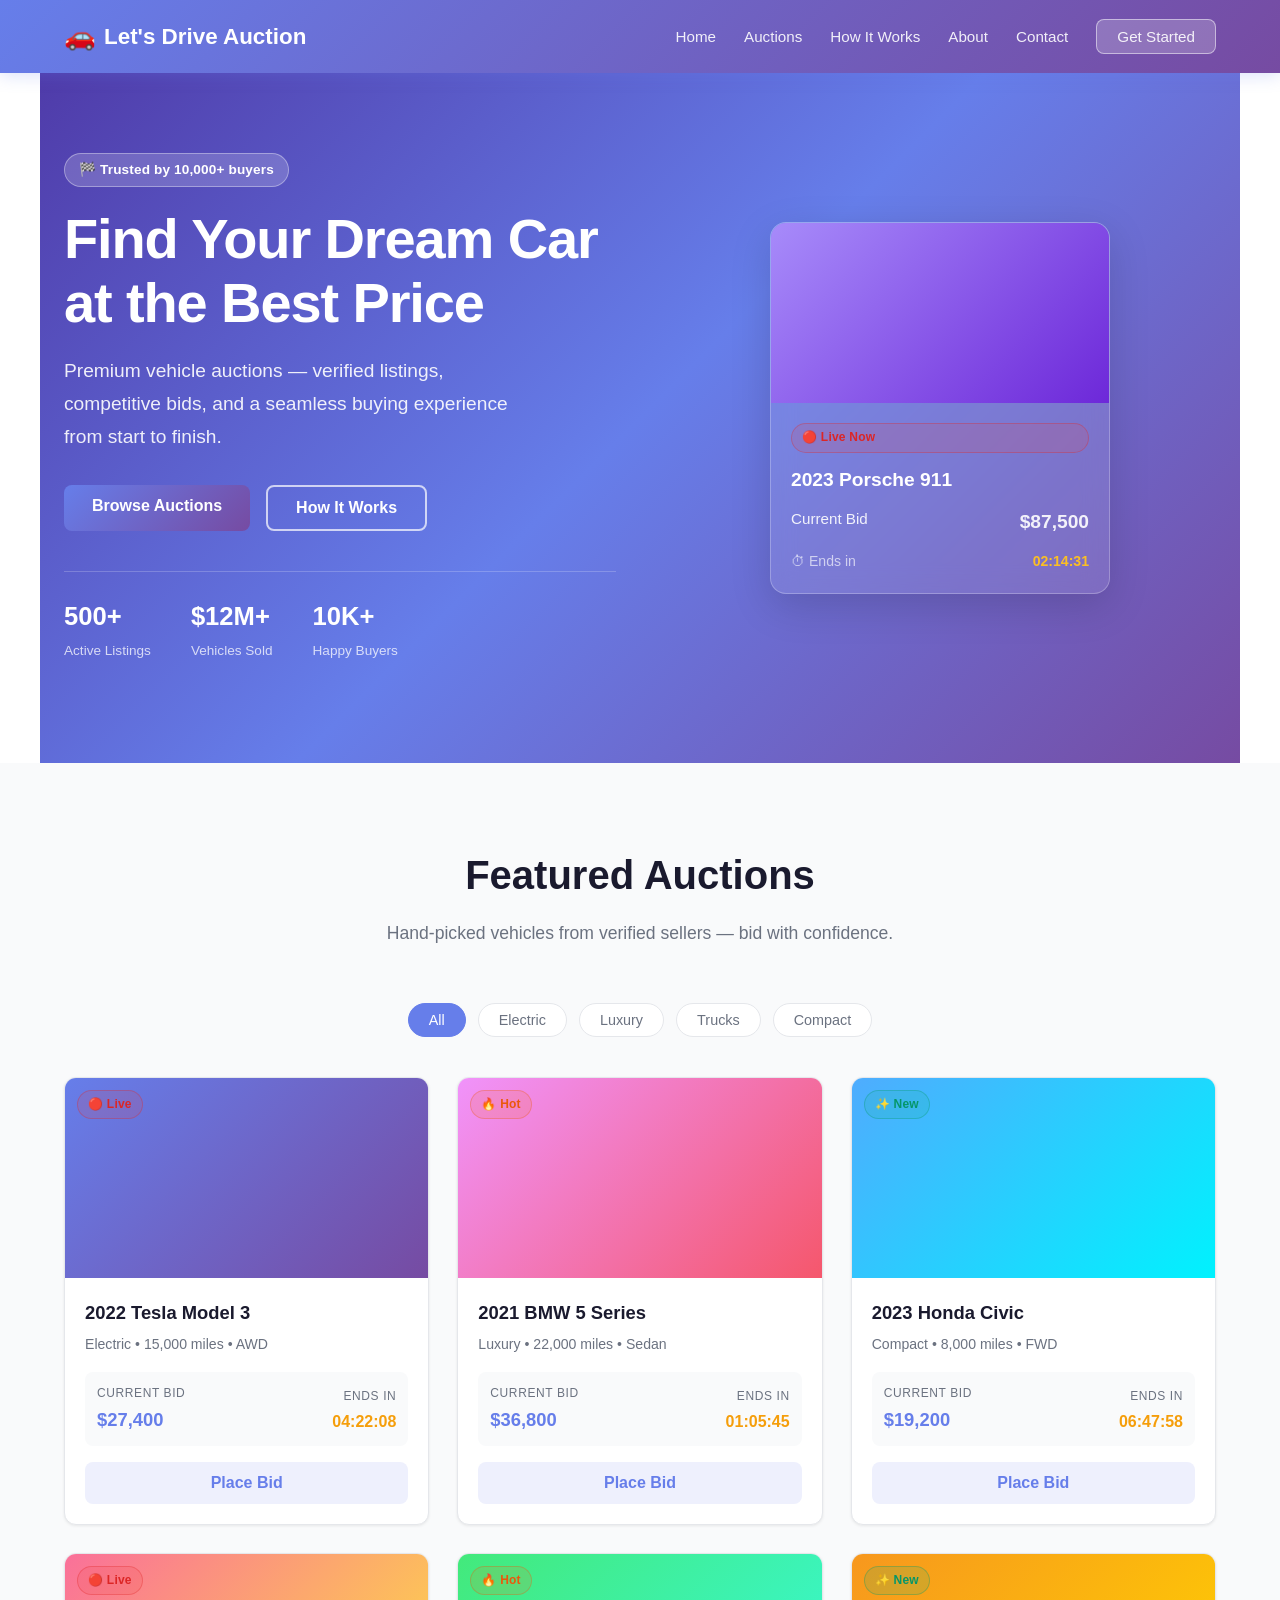
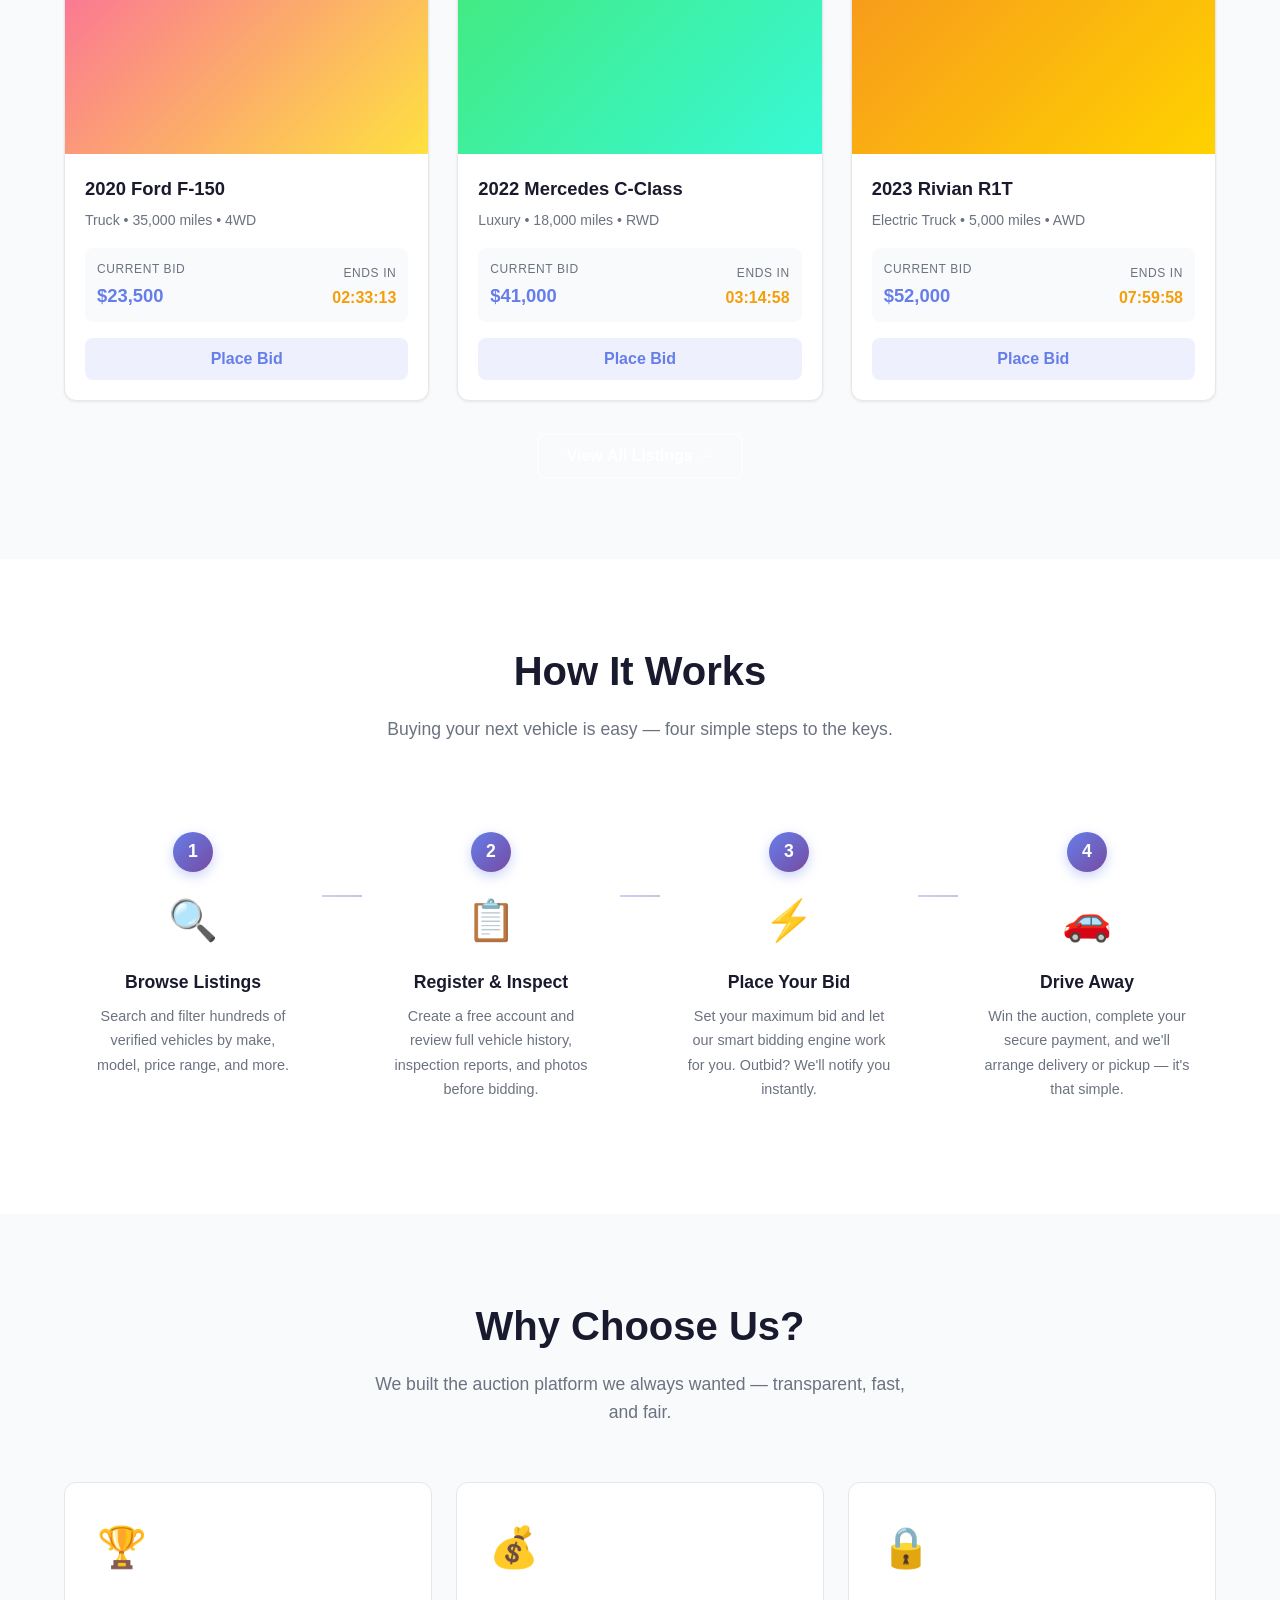
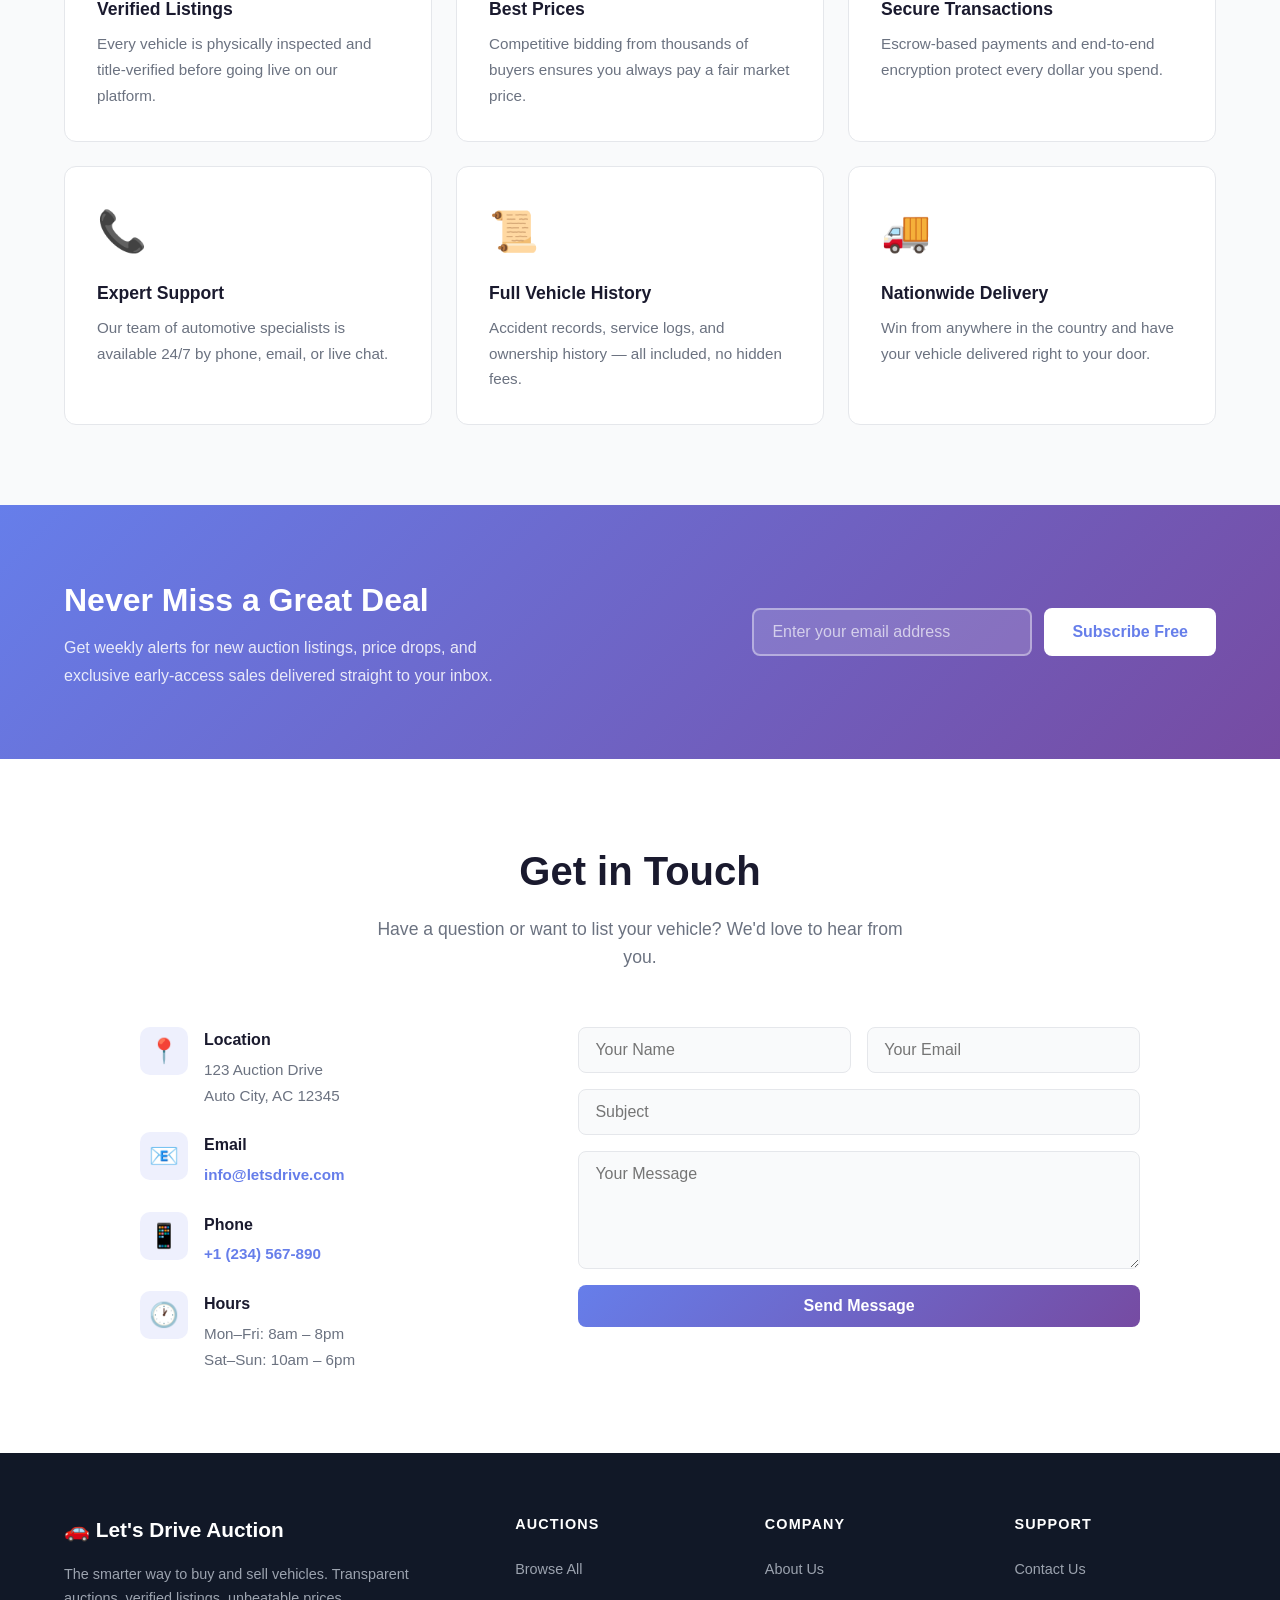
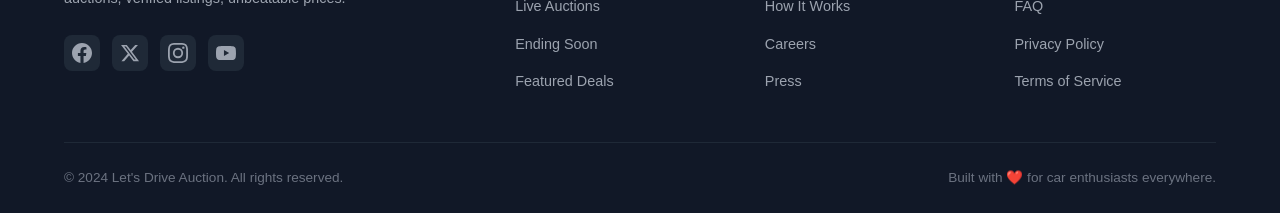
==== commit 49db1057: "Build full dealership website with auctions, how it works, newsletter, footer, and JS" ====
--- a/index.html
+++ b/index.html
@@ -3,58 +3,73 @@
 <head>
     <meta charset="UTF-8">
     <meta name="viewport" content="width=device-width, initial-scale=1.0">
-    <title>Let's Drive Auction — Premium Vehicle Auctions</title>
+    <title>Let's Drive Auction - Premium Vehicle Auctions</title>
     <link rel="stylesheet" href="styles.css">
 </head>
 <body>
     <!-- Navigation -->
     <nav class="navbar">
         <div class="container">
-            <a href="#home" class="logo">Let's Drive Auction</a>
+            <a href="#home" class="logo">
+                <span class="logo-icon">🚗</span>
+                <span class="logo-text">Let's Drive Auction</span>
+            </a>
+            <button class="nav-toggle" aria-label="Toggle navigation" aria-expanded="false">
+                <span></span>
+                <span></span>
+                <span></span>
+            </button>
             <ul class="nav-links">
                 <li><a href="#home">Home</a></li>
                 <li><a href="#auctions">Auctions</a></li>
+                <li><a href="#how-it-works">How It Works</a></li>
                 <li><a href="#about">About</a></li>
                 <li><a href="#contact">Contact</a></li>
+                <li><a href="#contact" class="btn btn-nav">Get Started</a></li>
             </ul>
-            <a href="#auctions" class="btn btn-nav">Browse Now</a>
         </div>
     </nav>
 
     <!-- Hero Section -->
     <section id="home" class="hero">
         <div class="hero-content">
-            <p class="hero-eyebrow">Premium Vehicle Auctions</p>
-            <h1>Drive the&nbsp;car<br>you deserve.</h1>
-            <p class="hero-sub">Bid on verified, top-condition vehicles. Transparent process. Unbeatable prices.</p>
+            <span class="hero-badge">🏁 Trusted by 10,000+ buyers</span>
+            <h1>Find Your Dream Car<br>at the Best Price</h1>
+            <p>Premium vehicle auctions — verified listings, competitive bids, and a seamless buying experience from start to finish.</p>
             <div class="hero-actions">
                 <a href="#auctions" class="btn btn-primary">Browse Auctions</a>
-                <a href="#about" class="btn btn-ghost">Learn More</a>
-            </div>
-        </div>
-        <div class="hero-scroll-hint" aria-hidden="true">
-            <span></span>
-        </div>
-    </section>
-
-    <!-- Stats Bar -->
-    <section class="stats">
-        <div class="container stats-grid">
-            <div class="stat">
-                <span class="stat-number">12,000+</span>
-                <span class="stat-label">Vehicles Sold</span>
-            </div>
-            <div class="stat">
-                <span class="stat-number">98%</span>
-                <span class="stat-label">Satisfied Buyers</span>
-            </div>
-            <div class="stat">
-                <span class="stat-number">500+</span>
-                <span class="stat-label">Active Listings</span>
-            </div>
-            <div class="stat">
-                <span class="stat-number">24/7</span>
-                <span class="stat-label">Expert Support</span>
+                <a href="#how-it-works" class="btn btn-outline">How It Works</a>
+            </div>
+            <div class="hero-stats">
+                <div class="stat">
+                    <strong>500+</strong>
+                    <span>Active Listings</span>
+                </div>
+                <div class="stat">
+                    <strong>$12M+</strong>
+                    <span>Vehicles Sold</span>
+                </div>
+                <div class="stat">
+                    <strong>10K+</strong>
+                    <span>Happy Buyers</span>
+                </div>
+            </div>
+        </div>
+        <div class="hero-visual">
+            <div class="hero-car-card">
+                <div class="hero-car-image" style="background: linear-gradient(135deg, #a78bfa 0%, #6d28d9 100%);"></div>
+                <div class="hero-car-info">
+                    <span class="badge badge-live">🔴 Live Now</span>
+                    <h3>2023 Porsche 911</h3>
+                    <div class="hero-bid-row">
+                        <span>Current Bid</span>
+                        <strong>$87,500</strong>
+                    </div>
+                    <div class="hero-bid-row muted">
+                        <span>⏱ Ends in</span>
+                        <span class="countdown" id="hero-countdown">02:14:33</span>
+                    </div>
+                </div>
             </div>
         </div>
     </section>
@@ -63,157 +78,249 @@
     <section id="auctions" class="auctions">
         <div class="container">
             <div class="section-header">
-                <p class="section-eyebrow">Live Listings</p>
                 <h2>Featured Auctions</h2>
+                <p>Hand-picked vehicles from verified sellers — bid with confidence.</p>
+            </div>
+            <div class="auction-filters">
+                <button class="filter-btn active" data-filter="all">All</button>
+                <button class="filter-btn" data-filter="electric">Electric</button>
+                <button class="filter-btn" data-filter="luxury">Luxury</button>
+                <button class="filter-btn" data-filter="truck">Trucks</button>
+                <button class="filter-btn" data-filter="compact">Compact</button>
             </div>
             <div class="auction-grid">
-                <div class="auction-card">
-                    <div class="auction-image auction-image--1">
-                        <span class="badge">Live</span>
-                    </div>
-                    <div class="auction-info">
-                        <div class="auction-meta">Electric &bull; 15,000 mi</div>
+                <!-- Auction Card 1 -->
+                <div class="auction-card" data-category="electric">
+                    <div class="auction-image" style="background: linear-gradient(135deg, #667eea 0%, #764ba2 100%);">
+                        <span class="badge badge-live">🔴 Live</span>
+                    </div>
+                    <div class="auction-info">
                         <h3>2022 Tesla Model 3</h3>
-                        <p class="price">$25,000 <span class="price-label">starting bid</span></p>
-                        <button class="btn btn-secondary">View Details</button>
-                    </div>
-                </div>
-
-                <div class="auction-card">
-                    <div class="auction-image auction-image--2">
-                        <span class="badge">Live</span>
-                    </div>
-                    <div class="auction-info">
-                        <div class="auction-meta">Luxury &bull; 22,000 mi</div>
+                        <p class="details">Electric • 15,000 miles • AWD</p>
+                        <div class="bid-info">
+                            <div>
+                                <span class="bid-label">Current Bid</span>
+                                <p class="price">$27,400</p>
+                            </div>
+                            <div class="text-right">
+                                <span class="bid-label">Ends in</span>
+                                <p class="countdown">04:22:10</p>
+                            </div>
+                        </div>
+                        <button class="btn btn-secondary">Place Bid</button>
+                    </div>
+                </div>
+
+                <!-- Auction Card 2 -->
+                <div class="auction-card" data-category="luxury">
+                    <div class="auction-image" style="background: linear-gradient(135deg, #f093fb 0%, #f5576c 100%);">
+                        <span class="badge badge-hot">🔥 Hot</span>
+                    </div>
+                    <div class="auction-info">
                         <h3>2021 BMW 5 Series</h3>
-                        <p class="price">$35,000 <span class="price-label">starting bid</span></p>
-                        <button class="btn btn-secondary">View Details</button>
-                    </div>
-                </div>
-
-                <div class="auction-card">
-                    <div class="auction-image auction-image--3">
-                        <span class="badge">Live</span>
-                    </div>
-                    <div class="auction-info">
-                        <div class="auction-meta">Compact &bull; 8,000 mi</div>
+                        <p class="details">Luxury • 22,000 miles • Sedan</p>
+                        <div class="bid-info">
+                            <div>
+                                <span class="bid-label">Current Bid</span>
+                                <p class="price">$36,800</p>
+                            </div>
+                            <div class="text-right">
+                                <span class="bid-label">Ends in</span>
+                                <p class="countdown">01:05:47</p>
+                            </div>
+                        </div>
+                        <button class="btn btn-secondary">Place Bid</button>
+                    </div>
+                </div>
+
+                <!-- Auction Card 3 -->
+                <div class="auction-card" data-category="compact">
+                    <div class="auction-image" style="background: linear-gradient(135deg, #4facfe 0%, #00f2fe 100%);">
+                        <span class="badge badge-new">✨ New</span>
+                    </div>
+                    <div class="auction-info">
                         <h3>2023 Honda Civic</h3>
-                        <p class="price">$18,000 <span class="price-label">starting bid</span></p>
-                        <button class="btn btn-secondary">View Details</button>
-                    </div>
-                </div>
-
-                <div class="auction-card">
-                    <div class="auction-image auction-image--4">
-                        <span class="badge">Live</span>
-                    </div>
-                    <div class="auction-info">
-                        <div class="auction-meta">Truck &bull; 35,000 mi</div>
+                        <p class="details">Compact • 8,000 miles • FWD</p>
+                        <div class="bid-info">
+                            <div>
+                                <span class="bid-label">Current Bid</span>
+                                <p class="price">$19,200</p>
+                            </div>
+                            <div class="text-right">
+                                <span class="bid-label">Ends in</span>
+                                <p class="countdown">06:48:00</p>
+                            </div>
+                        </div>
+                        <button class="btn btn-secondary">Place Bid</button>
+                    </div>
+                </div>
+
+                <!-- Auction Card 4 -->
+                <div class="auction-card" data-category="truck">
+                    <div class="auction-image" style="background: linear-gradient(135deg, #fa709a 0%, #fee140 100%);">
+                        <span class="badge badge-live">🔴 Live</span>
+                    </div>
+                    <div class="auction-info">
                         <h3>2020 Ford F-150</h3>
-                        <p class="price">$22,000 <span class="price-label">starting bid</span></p>
-                        <button class="btn btn-secondary">View Details</button>
-                    </div>
-                </div>
-            </div>
-            <div class="auctions-cta">
-                <a href="#" class="btn btn-outline">View All Listings</a>
-            </div>
-        </div>
-    </section>
-
-    <!-- How It Works -->
-    <section class="how-it-works">
+                        <p class="details">Truck • 35,000 miles • 4WD</p>
+                        <div class="bid-info">
+                            <div>
+                                <span class="bid-label">Current Bid</span>
+                                <p class="price">$23,500</p>
+                            </div>
+                            <div class="text-right">
+                                <span class="bid-label">Ends in</span>
+                                <p class="countdown">02:33:15</p>
+                            </div>
+                        </div>
+                        <button class="btn btn-secondary">Place Bid</button>
+                    </div>
+                </div>
+
+                <!-- Auction Card 5 -->
+                <div class="auction-card" data-category="luxury">
+                    <div class="auction-image" style="background: linear-gradient(135deg, #43e97b 0%, #38f9d7 100%);">
+                        <span class="badge badge-hot">🔥 Hot</span>
+                    </div>
+                    <div class="auction-info">
+                        <h3>2022 Mercedes C-Class</h3>
+                        <p class="details">Luxury • 18,000 miles • RWD</p>
+                        <div class="bid-info">
+                            <div>
+                                <span class="bid-label">Current Bid</span>
+                                <p class="price">$41,000</p>
+                            </div>
+                            <div class="text-right">
+                                <span class="bid-label">Ends in</span>
+                                <p class="countdown">03:15:00</p>
+                            </div>
+                        </div>
+                        <button class="btn btn-secondary">Place Bid</button>
+                    </div>
+                </div>
+
+                <!-- Auction Card 6 -->
+                <div class="auction-card" data-category="electric">
+                    <div class="auction-image" style="background: linear-gradient(135deg, #f7971e 0%, #ffd200 100%);">
+                        <span class="badge badge-new">✨ New</span>
+                    </div>
+                    <div class="auction-info">
+                        <h3>2023 Rivian R1T</h3>
+                        <p class="details">Electric Truck • 5,000 miles • AWD</p>
+                        <div class="bid-info">
+                            <div>
+                                <span class="bid-label">Current Bid</span>
+                                <p class="price">$52,000</p>
+                            </div>
+                            <div class="text-right">
+                                <span class="bid-label">Ends in</span>
+                                <p class="countdown">08:00:00</p>
+                            </div>
+                        </div>
+                        <button class="btn btn-secondary">Place Bid</button>
+                    </div>
+                </div>
+            </div>
+            <div class="text-center mt-2">
+                <a href="#contact" class="btn btn-outline">View All Listings →</a>
+            </div>
+        </div>
+    </section>
+
+    <!-- How It Works Section -->
+    <section id="how-it-works" class="how-it-works">
         <div class="container">
             <div class="section-header">
-                <p class="section-eyebrow">Simple Process</p>
                 <h2>How It Works</h2>
-            </div>
-            <ol class="steps">
-                <li class="step">
-                    <span class="step-number">01</span>
-                    <h3>Create an Account</h3>
-                    <p>Sign up in minutes and complete identity verification to start bidding.</p>
-                </li>
-                <li class="step">
-                    <span class="step-number">02</span>
-                    <h3>Browse &amp; Inspect</h3>
-                    <p>Review detailed vehicle reports, photos, and certified inspection records.</p>
-                </li>
-                <li class="step">
-                    <span class="step-number">03</span>
+                <p>Buying your next vehicle is easy — four simple steps to the keys.</p>
+            </div>
+            <div class="steps-grid">
+                <div class="step">
+                    <div class="step-number">1</div>
+                    <div class="step-icon">🔍</div>
+                    <h3>Browse Listings</h3>
+                    <p>Search and filter hundreds of verified vehicles by make, model, price range, and more.</p>
+                </div>
+                <div class="step-connector"></div>
+                <div class="step">
+                    <div class="step-number">2</div>
+                    <div class="step-icon">📋</div>
+                    <h3>Register &amp; Inspect</h3>
+                    <p>Create a free account and review full vehicle history, inspection reports, and photos before bidding.</p>
+                </div>
+                <div class="step-connector"></div>
+                <div class="step">
+                    <div class="step-number">3</div>
+                    <div class="step-icon">⚡</div>
                     <h3>Place Your Bid</h3>
-                    <p>Bid live or set a maximum proxy bid. We'll handle the rest automatically.</p>
-                </li>
-                <li class="step">
-                    <span class="step-number">04</span>
+                    <p>Set your maximum bid and let our smart bidding engine work for you. Outbid? We'll notify you instantly.</p>
+                </div>
+                <div class="step-connector"></div>
+                <div class="step">
+                    <div class="step-number">4</div>
+                    <div class="step-icon">🚗</div>
                     <h3>Drive Away</h3>
-                    <p>Win the auction, complete payment securely, and arrange delivery or pickup.</p>
-                </li>
-            </ol>
-        </div>
-    </section>
-
-    <!-- About / Why Us -->
+                    <p>Win the auction, complete your secure payment, and we'll arrange delivery or pickup — it's that simple.</p>
+                </div>
+            </div>
+        </div>
+    </section>
+
+    <!-- About / Why Choose Us Section -->
     <section id="about" class="about">
         <div class="container">
             <div class="section-header">
-                <p class="section-eyebrow">Why Let's Drive</p>
-                <h2>Built on trust.<br>Powered by transparency.</h2>
+                <h2>Why Choose Us?</h2>
+                <p>We built the auction platform we always wanted — transparent, fast, and fair.</p>
             </div>
             <div class="features-grid">
                 <div class="feature">
-                    <div class="feature-icon" aria-hidden="true">
-                        <svg width="28" height="28" viewBox="0 0 24 24" fill="none" stroke="currentColor" stroke-width="1.5" stroke-linecap="round" stroke-linejoin="round"><path d="M12 22s8-4 8-10V5l-8-3-8 3v7c0 6 8 10 8 10z"/></svg>
-                    </div>
+                    <div class="feature-icon">🏆</div>
                     <h3>Verified Listings</h3>
-                    <p>Every vehicle undergoes a rigorous multi-point inspection before listing.</p>
-                </div>
-                <div class="feature">
-                    <div class="feature-icon" aria-hidden="true">
-                        <svg width="28" height="28" viewBox="0 0 24 24" fill="none" stroke="currentColor" stroke-width="1.5" stroke-linecap="round" stroke-linejoin="round"><circle cx="12" cy="12" r="10"/><line x1="12" y1="8" x2="12" y2="12"/><line x1="12" y1="16" x2="12.01" y2="16"/></svg>
-                    </div>
-                    <h3>Full Transparency</h3>
-                    <p>Complete vehicle history, service records, and accident reports — always available.</p>
-                </div>
-                <div class="feature">
-                    <div class="feature-icon" aria-hidden="true">
-                        <svg width="28" height="28" viewBox="0 0 24 24" fill="none" stroke="currentColor" stroke-width="1.5" stroke-linecap="round" stroke-linejoin="round"><rect x="2" y="5" width="20" height="14" rx="2"/><line x1="2" y1="10" x2="22" y2="10"/></svg>
-                    </div>
-                    <h3>Secure Payments</h3>
-                    <p>Industry-grade encryption and escrow-backed transactions protect every deal.</p>
-                </div>
-                <div class="feature">
-                    <div class="feature-icon" aria-hidden="true">
-                        <svg width="28" height="28" viewBox="0 0 24 24" fill="none" stroke="currentColor" stroke-width="1.5" stroke-linecap="round" stroke-linejoin="round"><path d="M21 15a2 2 0 0 1-2 2H7l-4 4V5a2 2 0 0 1 2-2h14a2 2 0 0 1 2 2z"/></svg>
-                    </div>
+                    <p>Every vehicle is physically inspected and title-verified before going live on our platform.</p>
+                </div>
+                <div class="feature">
+                    <div class="feature-icon">💰</div>
+                    <h3>Best Prices</h3>
+                    <p>Competitive bidding from thousands of buyers ensures you always pay a fair market price.</p>
+                </div>
+                <div class="feature">
+                    <div class="feature-icon">🔒</div>
+                    <h3>Secure Transactions</h3>
+                    <p>Escrow-based payments and end-to-end encryption protect every dollar you spend.</p>
+                </div>
+                <div class="feature">
+                    <div class="feature-icon">📞</div>
                     <h3>Expert Support</h3>
-                    <p>Our specialists are available around the clock to guide you through every step.</p>
-                </div>
-                <div class="feature">
-                    <div class="feature-icon" aria-hidden="true">
-                        <svg width="28" height="28" viewBox="0 0 24 24" fill="none" stroke="currentColor" stroke-width="1.5" stroke-linecap="round" stroke-linejoin="round"><polyline points="22 12 18 12 15 21 9 3 6 12 2 12"/></svg>
-                    </div>
-                    <h3>Real-Time Bidding</h3>
-                    <p>Live auction updates ensure you never miss a bid, from any device.</p>
-                </div>
-                <div class="feature">
-                    <div class="feature-icon" aria-hidden="true">
-                        <svg width="28" height="28" viewBox="0 0 24 24" fill="none" stroke="currentColor" stroke-width="1.5" stroke-linecap="round" stroke-linejoin="round"><circle cx="12" cy="12" r="10"/><polyline points="12 6 12 12 16 14"/></svg>
-                    </div>
-                    <h3>Fast Delivery</h3>
-                    <p>Nationwide logistics network delivers your vehicle to your door within days.</p>
-                </div>
-            </div>
-        </div>
-    </section>
-
-    <!-- Testimonial -->
-    <section class="testimonial">
-        <div class="container">
-            <blockquote>
-                <p>"Let's Drive Auction made buying my dream car effortless. The process was straightforward, the listing was accurate, and the price was unbeatable."</p>
-                <cite>— Marcus T., verified buyer</cite>
-            </blockquote>
+                    <p>Our team of automotive specialists is available 24/7 by phone, email, or live chat.</p>
+                </div>
+                <div class="feature">
+                    <div class="feature-icon">📜</div>
+                    <h3>Full Vehicle History</h3>
+                    <p>Accident records, service logs, and ownership history — all included, no hidden fees.</p>
+                </div>
+                <div class="feature">
+                    <div class="feature-icon">🚚</div>
+                    <h3>Nationwide Delivery</h3>
+                    <p>Win from anywhere in the country and have your vehicle delivered right to your door.</p>
+                </div>
+            </div>
+        </div>
+    </section>
+
+    <!-- Newsletter Section -->
+    <section class="newsletter">
+        <div class="container">
+            <div class="newsletter-content">
+                <div class="newsletter-text">
+                    <h2>Never Miss a Great Deal</h2>
+                    <p>Get weekly alerts for new auction listings, price drops, and exclusive early-access sales delivered straight to your inbox.</p>
+                </div>
+                <form class="newsletter-form" novalidate>
+                    <input type="email" placeholder="Enter your email address" required aria-label="Email address">
+                    <button type="submit" class="btn btn-primary">Subscribe Free</button>
+                </form>
+            </div>
         </div>
     </section>
 
@@ -221,28 +328,47 @@
     <section id="contact" class="contact">
         <div class="container">
             <div class="section-header">
-                <p class="section-eyebrow">Reach Us</p>
                 <h2>Get in Touch</h2>
+                <p>Have a question or want to list your vehicle? We'd love to hear from you.</p>
             </div>
             <div class="contact-content">
                 <div class="contact-info">
                     <div class="info-item">
-                        <h3>Location</h3>
-                        <p>123 Auction Drive<br>Auto City, AC 12345</p>
+                        <div class="info-icon">📍</div>
+                        <div>
+                            <h3>Location</h3>
+                            <p>123 Auction Drive<br>Auto City, AC 12345</p>
+                        </div>
                     </div>
                     <div class="info-item">
-                        <h3>Email</h3>
-                        <p><a href="mailto:info@letsdrive.com">info@letsdrive.com</a></p>
+                        <div class="info-icon">📧</div>
+                        <div>
+                            <h3>Email</h3>
+                            <p><a href="mailto:info@letsdrive.com">info@letsdrive.com</a></p>
+                        </div>
                     </div>
                     <div class="info-item">
-                        <h3>Phone</h3>
-                        <p><a href="tel:+1234567890">+1 (234) 567-890</a></p>
-                    </div>
-                </div>
-                <form class="contact-form">
-                    <input type="text" placeholder="Your Name" required>
-                    <input type="email" placeholder="Your Email" required>
-                    <textarea placeholder="Your Message" rows="5" required></textarea>
+                        <div class="info-icon">📱</div>
+                        <div>
+                            <h3>Phone</h3>
+                            <p><a href="tel:+1234567890">+1 (234) 567-890</a></p>
+                        </div>
+                    </div>
+                    <div class="info-item">
+                        <div class="info-icon">🕐</div>
+                        <div>
+                            <h3>Hours</h3>
+                            <p>Mon–Fri: 8am – 8pm<br>Sat–Sun: 10am – 6pm</p>
+                        </div>
+                    </div>
+                </div>
+                <form class="contact-form" novalidate>
+                    <div class="form-row">
+                        <input type="text" placeholder="Your Name" required aria-label="Your name">
+                        <input type="email" placeholder="Your Email" required aria-label="Your email">
+                    </div>
+                    <input type="text" placeholder="Subject" aria-label="Subject">
+                    <textarea placeholder="Your Message" rows="5" required aria-label="Your message"></textarea>
                     <button type="submit" class="btn btn-primary">Send Message</button>
                 </form>
             </div>
@@ -252,16 +378,60 @@
     <!-- Footer -->
     <footer class="footer">
         <div class="container">
-            <div class="footer-top">
-                <span class="footer-brand">Let's Drive Auction</span>
-                <nav class="footer-links" aria-label="Footer navigation">
-                    <a href="#">Privacy Policy</a>
-                    <a href="#">Terms of Service</a>
-                    <a href="#">FAQ</a>
-                </nav>
-            </div>
-            <p class="footer-copy">&copy; 2024 Let's Drive Auction. All rights reserved.</p>
+            <div class="footer-grid">
+                <div class="footer-brand">
+                    <div class="footer-logo">🚗 Let's Drive Auction</div>
+                    <p>The smarter way to buy and sell vehicles. Transparent auctions, verified listings, unbeatable prices.</p>
+                    <div class="social-links">
+                        <a href="#" aria-label="Facebook">
+                            <svg width="20" height="20" viewBox="0 0 24 24" fill="currentColor"><path d="M24 12.073c0-6.627-5.373-12-12-12s-12 5.373-12 12c0 5.99 4.388 10.954 10.125 11.854v-8.385H7.078v-3.47h3.047V9.43c0-3.007 1.792-4.669 4.533-4.669 1.312 0 2.686.235 2.686.235v2.953H15.83c-1.491 0-1.956.925-1.956 1.874v2.25h3.328l-.532 3.47h-2.796v8.385C19.612 23.027 24 18.062 24 12.073z"/></svg>
+                        </a>
+                        <a href="#" aria-label="Twitter">
+                            <svg width="20" height="20" viewBox="0 0 24 24" fill="currentColor"><path d="M18.244 2.25h3.308l-7.227 8.26 8.502 11.24H16.17l-5.214-6.817L4.99 21.75H1.68l7.73-8.835L1.254 2.25H8.08l4.713 6.231zm-1.161 17.52h1.833L7.084 4.126H5.117z"/></svg>
+                        </a>
+                        <a href="#" aria-label="Instagram">
+                            <svg width="20" height="20" viewBox="0 0 24 24" fill="currentColor"><path d="M12 2.163c3.204 0 3.584.012 4.85.07 3.252.148 4.771 1.691 4.919 4.919.058 1.265.069 1.645.069 4.849 0 3.205-.012 3.584-.069 4.849-.149 3.225-1.664 4.771-4.919 4.919-1.266.058-1.644.07-4.85.07-3.204 0-3.584-.012-4.849-.07-3.26-.149-4.771-1.699-4.919-4.92-.058-1.265-.07-1.644-.07-4.849 0-3.204.013-3.583.07-4.849.149-3.227 1.664-4.771 4.919-4.919 1.266-.057 1.645-.069 4.849-.069zM12 0C8.741 0 8.333.014 7.053.072 2.695.272.273 2.69.073 7.052.014 8.333 0 8.741 0 12c0 3.259.014 3.668.072 4.948.2 4.358 2.618 6.78 6.98 6.98C8.333 23.986 8.741 24 12 24c3.259 0 3.668-.014 4.948-.072 4.354-.2 6.782-2.618 6.979-6.98.059-1.28.073-1.689.073-4.948 0-3.259-.014-3.667-.072-4.947-.196-4.354-2.617-6.78-6.979-6.98C15.668.014 15.259 0 12 0zm0 5.838a6.162 6.162 0 100 12.324 6.162 6.162 0 000-12.324zM12 16a4 4 0 110-8 4 4 0 010 8zm6.406-11.845a1.44 1.44 0 100 2.881 1.44 1.44 0 000-2.881z"/></svg>
+                        </a>
+                        <a href="#" aria-label="YouTube">
+                            <svg width="20" height="20" viewBox="0 0 24 24" fill="currentColor"><path d="M23.498 6.186a3.016 3.016 0 00-2.122-2.136C19.505 3.545 12 3.545 12 3.545s-7.505 0-9.377.505A3.017 3.017 0 00.502 6.186C0 8.07 0 12 0 12s0 3.93.502 5.814a3.016 3.016 0 002.122 2.136c1.871.505 9.376.505 9.376.505s7.505 0 9.377-.505a3.015 3.015 0 002.122-2.136C24 15.93 24 12 24 12s0-3.93-.502-5.814zM9.545 15.568V8.432L15.818 12l-6.273 3.568z"/></svg>
+                        </a>
+                    </div>
+                </div>
+                <div class="footer-links-col">
+                    <h4>Auctions</h4>
+                    <ul>
+                        <li><a href="#auctions">Browse All</a></li>
+                        <li><a href="#auctions">Live Auctions</a></li>
+                        <li><a href="#auctions">Ending Soon</a></li>
+                        <li><a href="#auctions">Featured Deals</a></li>
+                    </ul>
+                </div>
+                <div class="footer-links-col">
+                    <h4>Company</h4>
+                    <ul>
+                        <li><a href="#about">About Us</a></li>
+                        <li><a href="#how-it-works">How It Works</a></li>
+                        <li><a href="#contact">Careers</a></li>
+                        <li><a href="#contact">Press</a></li>
+                    </ul>
+                </div>
+                <div class="footer-links-col">
+                    <h4>Support</h4>
+                    <ul>
+                        <li><a href="#contact">Contact Us</a></li>
+                        <li><a href="#">FAQ</a></li>
+                        <li><a href="#">Privacy Policy</a></li>
+                        <li><a href="#">Terms of Service</a></li>
+                    </ul>
+                </div>
+            </div>
+            <div class="footer-bottom">
+                <p>&copy; 2024 Let's Drive Auction. All rights reserved.</p>
+                <p>Built with ❤️ for car enthusiasts everywhere.</p>
+            </div>
         </div>
     </footer>
+
+    <script src="main.js"></script>
 </body>
 </html>
--- a/styles.css
+++ b/styles.css
@@ -1,9 +1,6 @@
 /* ============================================================
-   Let's Drive Auction — Design System
-   Black & white minimalist aesthetic (Apple / Tesla inspired)
-   ============================================================ */
-
-/* --- Reset & base ----------------------------------------- */
+   Base & Reset
+   ============================================================ */
 *, *::before, *::after {
     margin: 0;
     padding: 0;
@@ -11,19 +8,19 @@
 }
 
 :root {
-    --black:      #000000;
-    --white:      #ffffff;
-    --gray-100:   #f5f5f7;
-    --gray-200:   #e8e8ed;
-    --gray-400:   #adadb8;
-    --gray-600:   #6e6e73;
-    --gray-800:   #1d1d1f;
-    --text:       #1d1d1f;
-    --text-muted: #6e6e73;
-
-    --font: -apple-system, BlinkMacSystemFont, 'SF Pro Display', 'Helvetica Neue',
-            Arial, sans-serif;
-    --radius: 4px;
+    --primary: #667eea;
+    --primary-dark: #5568d3;
+    --primary-light: #eef0fd;
+    --accent: #764ba2;
+    --text: #1a1a2e;
+    --text-muted: #6b7280;
+    --border: #e5e7eb;
+    --surface: #f9fafb;
+    --white: #ffffff;
+    --radius: 12px;
+    --shadow-sm: 0 1px 3px rgba(0,0,0,0.08);
+    --shadow-md: 0 4px 16px rgba(0,0,0,0.10);
+    --shadow-lg: 0 12px 40px rgba(0,0,0,0.15);
     --transition: 0.25s ease;
 }
 
@@ -32,410 +29,508 @@
 }
 
 body {
-    font-family: var(--font);
-    font-size: 17px;
+    font-family: -apple-system, BlinkMacSystemFont, 'Segoe UI', Roboto, Helvetica, Arial, sans-serif;
     line-height: 1.6;
     color: var(--text);
     background: var(--white);
-    -webkit-font-smoothing: antialiased;
 }
 
 .container {
-    max-width: 1140px;
+    max-width: 1200px;
     margin: 0 auto;
     padding: 0 24px;
 }
 
-/* --- Typography helpers ----------------------------------- */
-.section-eyebrow {
-    display: block;
-    font-size: 0.75rem;
-    font-weight: 600;
-    letter-spacing: 0.12em;
-    text-transform: uppercase;
-    color: var(--text-muted);
-    margin-bottom: 0.75rem;
-}
-
 .section-header {
     text-align: center;
-    margin-bottom: 4rem;
+    margin-bottom: 3.5rem;
 }
 
 .section-header h2 {
-    font-size: clamp(2rem, 4vw, 3rem);
-    font-weight: 700;
-    letter-spacing: -0.03em;
-    line-height: 1.1;
+    font-size: 2.5rem;
+    font-weight: 700;
     color: var(--text);
-}
-
-/* --- Buttons ---------------------------------------------- */
+    margin-bottom: 0.75rem;
+}
+
+.section-header p {
+    font-size: 1.1rem;
+    color: var(--text-muted);
+    max-width: 560px;
+    margin: 0 auto;
+}
+
+.text-center { text-align: center; }
+.text-right { text-align: right; }
+.mt-2 { margin-top: 2rem; }
+
+/* ============================================================
+   Buttons
+   ============================================================ */
 .btn {
     display: inline-block;
     padding: 13px 28px;
-    font-family: var(--font);
-    font-size: 0.95rem;
+    border: none;
+    border-radius: 8px;
+    font-size: 1rem;
     font-weight: 600;
-    letter-spacing: -0.01em;
     cursor: pointer;
-    border: none;
-    border-radius: 980px;
     text-decoration: none;
     transition: all var(--transition);
-    white-space: nowrap;
+    line-height: 1;
 }
 
 .btn-primary {
-    background: var(--black);
+    background: linear-gradient(135deg, var(--primary), var(--accent));
     color: var(--white);
 }
 
 .btn-primary:hover {
-    background: var(--gray-800);
-    transform: translateY(-1px);
-}
-
-.btn-ghost {
-    background: transparent;
-    color: var(--black);
-    border: 1.5px solid var(--gray-200);
-}
-
-.btn-ghost:hover {
-    border-color: var(--black);
-    background: var(--black);
-    color: var(--white);
+    opacity: 0.9;
+    transform: translateY(-2px);
+    box-shadow: 0 6px 20px rgba(102, 126, 234, 0.4);
 }
 
 .btn-outline {
     background: transparent;
-    color: var(--black);
-    border: 1.5px solid var(--black);
+    color: var(--white);
+    border: 2px solid rgba(255,255,255,0.7);
 }
 
 .btn-outline:hover {
-    background: var(--black);
-    color: var(--white);
+    background: rgba(255,255,255,0.15);
+    border-color: var(--white);
 }
 
 .btn-secondary {
-    background: var(--gray-100);
-    color: var(--text);
+    background: var(--primary-light);
+    color: var(--primary);
     width: 100%;
-    border-radius: var(--radius);
-    font-weight: 500;
+    text-align: center;
 }
 
 .btn-secondary:hover {
-    background: var(--gray-200);
+    background: var(--primary);
+    color: var(--white);
+    transform: translateY(-2px);
+    box-shadow: var(--shadow-sm);
 }
 
 .btn-nav {
-    background: var(--black);
-    color: var(--white);
+    background: rgba(255,255,255,0.2);
+    color: var(--white);
+    border: 1px solid rgba(255,255,255,0.5);
     padding: 9px 20px;
-    font-size: 0.85rem;
-    border-radius: 980px;
+    font-size: 0.9rem;
 }
 
 .btn-nav:hover {
-    background: var(--gray-800);
-}
-
-/* --- Navigation ------------------------------------------- */
+    background: rgba(255,255,255,0.35);
+}
+
+/* ============================================================
+   Badges
+   ============================================================ */
+.badge {
+    display: inline-block;
+    padding: 4px 10px;
+    border-radius: 20px;
+    font-size: 0.75rem;
+    font-weight: 700;
+    letter-spacing: 0.02em;
+}
+
+.badge-live {
+    background: rgba(239,68,68,0.15);
+    color: #dc2626;
+    border: 1px solid rgba(220,38,38,0.3);
+}
+
+.badge-hot {
+    background: rgba(249,115,22,0.15);
+    color: #ea580c;
+    border: 1px solid rgba(234,88,12,0.3);
+}
+
+.badge-new {
+    background: rgba(16,185,129,0.15);
+    color: #059669;
+    border: 1px solid rgba(5,150,105,0.3);
+}
+
+/* ============================================================
+   Navigation
+   ============================================================ */
 .navbar {
+    background: linear-gradient(135deg, var(--primary) 0%, var(--accent) 100%);
+    color: var(--white);
+    padding: 1rem 0;
     position: sticky;
     top: 0;
-    z-index: 100;
-    background: rgba(255, 255, 255, 0.85);
-    backdrop-filter: saturate(180%) blur(20px);
-    -webkit-backdrop-filter: saturate(180%) blur(20px);
-    border-bottom: 1px solid var(--gray-200);
+    z-index: 1000;
+    box-shadow: 0 2px 16px rgba(102,126,234,0.25);
 }
 
 .navbar .container {
     display: flex;
-    align-items: center;
     justify-content: space-between;
-    height: 56px;
-    gap: 2rem;
+    align-items: center;
+    gap: 1rem;
 }
 
 .logo {
-    font-size: 1.05rem;
-    font-weight: 700;
-    color: var(--black);
+    display: flex;
+    align-items: center;
+    gap: 0.5rem;
     text-decoration: none;
+    color: var(--white);
+    font-size: 1.4rem;
+    font-weight: 700;
+    white-space: nowrap;
+}
+
+.logo-icon { font-size: 1.6rem; }
+
+.nav-links {
+    display: flex;
+    list-style: none;
+    align-items: center;
+    gap: 1.75rem;
+}
+
+.nav-links a {
+    color: rgba(255,255,255,0.9);
+    text-decoration: none;
+    font-weight: 500;
+    font-size: 0.95rem;
+    transition: opacity var(--transition);
+}
+
+.nav-links a:hover { opacity: 0.75; }
+
+.nav-toggle {
+    display: none;
+    flex-direction: column;
+    justify-content: center;
+    gap: 5px;
+    background: none;
+    border: none;
+    cursor: pointer;
+    padding: 4px;
+    width: 36px;
+    height: 36px;
+}
+
+.nav-toggle span {
+    display: block;
+    width: 24px;
+    height: 2px;
+    background: var(--white);
+    border-radius: 2px;
+    transition: all var(--transition);
+}
+
+.nav-toggle.open span:nth-child(1) { transform: translateY(7px) rotate(45deg); }
+.nav-toggle.open span:nth-child(2) { opacity: 0; }
+.nav-toggle.open span:nth-child(3) { transform: translateY(-7px) rotate(-45deg); }
+
+/* ============================================================
+   Hero
+   ============================================================ */
+.hero {
+    background: linear-gradient(135deg, #4f3ba9 0%, var(--primary) 50%, var(--accent) 100%);
+    color: var(--white);
+    padding: 80px 24px 100px;
+    display: flex;
+    align-items: center;
+    overflow: hidden;
+}
+
+.hero > .container,
+.hero {
+    display: grid;
+    grid-template-columns: 1fr 1fr;
+    gap: 3rem;
+    align-items: center;
+    max-width: 1200px;
+    margin: 0 auto;
+    width: 100%;
+}
+
+.hero-badge {
+    display: inline-block;
+    background: rgba(255,255,255,0.18);
+    border: 1px solid rgba(255,255,255,0.35);
+    border-radius: 20px;
+    padding: 5px 14px;
+    font-size: 0.85rem;
+    font-weight: 600;
+    margin-bottom: 1.25rem;
+    letter-spacing: 0.01em;
+}
+
+.hero-content h1 {
+    font-size: 3.5rem;
+    font-weight: 800;
+    line-height: 1.15;
+    margin-bottom: 1.25rem;
     letter-spacing: -0.02em;
-    flex-shrink: 0;
-}
-
-.nav-links {
-    display: flex;
-    list-style: none;
-    gap: 2rem;
-}
-
-.nav-links a {
-    color: var(--text);
-    text-decoration: none;
-    font-size: 0.9rem;
-    font-weight: 400;
-    transition: color var(--transition);
-}
-
-.nav-links a:hover {
-    color: var(--text-muted);
-}
-
-/* --- Hero ------------------------------------------------- */
-.hero {
-    position: relative;
-    background: var(--black);
-    color: var(--white);
-    min-height: 90vh;
+}
+
+.hero-content > p {
+    font-size: 1.2rem;
+    opacity: 0.9;
+    margin-bottom: 2rem;
+    line-height: 1.7;
+    max-width: 480px;
+}
+
+.hero-actions {
+    display: flex;
+    gap: 1rem;
+    flex-wrap: wrap;
+    margin-bottom: 2.5rem;
+}
+
+.hero-stats {
+    display: flex;
+    gap: 2.5rem;
+    padding-top: 1.5rem;
+    border-top: 1px solid rgba(255,255,255,0.2);
+}
+
+.stat strong {
+    display: block;
+    font-size: 1.6rem;
+    font-weight: 800;
+}
+
+.stat span {
+    font-size: 0.85rem;
+    opacity: 0.75;
+}
+
+/* Hero car preview card */
+.hero-visual {
+    display: flex;
+    justify-content: center;
+    align-items: center;
+}
+
+.hero-car-card {
+    background: rgba(255,255,255,0.1);
+    backdrop-filter: blur(12px);
+    border: 1px solid rgba(255,255,255,0.25);
+    border-radius: 16px;
+    overflow: hidden;
+    width: 100%;
+    max-width: 340px;
+    box-shadow: var(--shadow-lg);
+}
+
+.hero-car-image {
+    height: 180px;
+    width: 100%;
+}
+
+.hero-car-info {
+    padding: 1.25rem;
     display: flex;
     flex-direction: column;
-    align-items: center;
-    justify-content: center;
-    text-align: center;
-    padding: 120px 24px 80px;
-    overflow: hidden;
-}
-
-.hero::before {
-    content: '';
-    position: absolute;
-    inset: 0;
-    background: radial-gradient(ellipse 80% 60% at 50% 100%, #2a2a2a 0%, transparent 70%);
-    pointer-events: none;
-}
-
-.hero-eyebrow {
-    display: block;
-    font-size: 0.8rem;
-    font-weight: 600;
-    letter-spacing: 0.14em;
-    text-transform: uppercase;
-    color: var(--gray-400);
-    margin-bottom: 1.5rem;
-}
-
-.hero-content h1 {
-    font-size: clamp(2.8rem, 7vw, 6rem);
-    font-weight: 700;
-    letter-spacing: -0.04em;
-    line-height: 1.05;
-    margin-bottom: 1.5rem;
-}
-
-.hero-sub {
-    font-size: clamp(1rem, 2vw, 1.25rem);
-    color: var(--gray-400);
-    max-width: 540px;
-    margin: 0 auto 2.5rem;
-    line-height: 1.6;
-}
-
-.hero-actions {
-    display: flex;
-    gap: 1rem;
+    gap: 0.75rem;
+}
+
+.hero-car-info h3 {
+    font-size: 1.2rem;
+    font-weight: 700;
+    color: var(--white);
+}
+
+.hero-bid-row {
+    display: flex;
+    justify-content: space-between;
+    font-size: 0.95rem;
+    color: rgba(255,255,255,0.9);
+}
+
+.hero-bid-row strong {
+    font-size: 1.2rem;
+    font-weight: 800;
+}
+
+.hero-bid-row.muted {
+    color: rgba(255,255,255,0.65);
+    font-size: 0.88rem;
+}
+
+.countdown {
+    font-weight: 700;
+    font-variant-numeric: tabular-nums;
+    color: #fbbf24;
+}
+
+/* ============================================================
+   Auctions Section
+   ============================================================ */
+.auctions {
+    padding: 80px 0;
+    background: var(--surface);
+}
+
+.auction-filters {
+    display: flex;
+    gap: 0.75rem;
     justify-content: center;
     flex-wrap: wrap;
-}
-
-.hero-actions .btn-primary {
+    margin-bottom: 2.5rem;
+}
+
+.filter-btn {
+    padding: 8px 20px;
+    border: 1.5px solid var(--border);
+    border-radius: 20px;
     background: var(--white);
-    color: var(--black);
-}
-
-.hero-actions .btn-primary:hover {
-    background: var(--gray-100);
-}
-
-.hero-actions .btn-ghost {
-    color: var(--white);
-    border-color: rgba(255,255,255,0.35);
-}
-
-.hero-actions .btn-ghost:hover {
-    background: var(--white);
-    color: var(--black);
-    border-color: var(--white);
-}
-
-.hero-scroll-hint {
-    position: absolute;
-    bottom: 32px;
-    left: 50%;
-    transform: translateX(-50%);
-}
-
-.hero-scroll-hint span {
-    display: block;
-    width: 1px;
-    height: 40px;
-    background: linear-gradient(to bottom, rgba(255,255,255,0.5), transparent);
-    animation: scrollHint 2s ease-in-out infinite;
-}
-
-@keyframes scrollHint {
-    0%, 100% { opacity: 0.3; transform: scaleY(1); }
-    50%       { opacity: 1;   transform: scaleY(1.2); }
-}
-
-/* --- Stats bar -------------------------------------------- */
-.stats {
-    background: var(--gray-100);
-    border-bottom: 1px solid var(--gray-200);
-    padding: 40px 24px;
-}
-
-.stats-grid {
-    display: grid;
-    grid-template-columns: repeat(4, 1fr);
-    gap: 1rem;
-    text-align: center;
-}
-
-.stat-number {
-    display: block;
-    font-size: 2rem;
-    font-weight: 700;
-    letter-spacing: -0.03em;
-    color: var(--black);
-}
-
-.stat-label {
-    display: block;
-    font-size: 0.85rem;
     color: var(--text-muted);
-    margin-top: 4px;
-}
-
-/* --- Auctions --------------------------------------------- */
-.auctions {
-    padding: 100px 24px;
-    background: var(--white);
+    font-size: 0.9rem;
+    font-weight: 500;
+    cursor: pointer;
+    transition: all var(--transition);
+}
+
+.filter-btn:hover,
+.filter-btn.active {
+    background: var(--primary);
+    color: var(--white);
+    border-color: var(--primary);
 }
 
 .auction-grid {
     display: grid;
-    grid-template-columns: repeat(auto-fit, minmax(260px, 1fr));
-    gap: 1.5rem;
-    margin-bottom: 3rem;
+    grid-template-columns: repeat(auto-fill, minmax(300px, 1fr));
+    gap: 1.75rem;
 }
 
 .auction-card {
     background: var(--white);
-    border: 1px solid var(--gray-200);
-    border-radius: 12px;
+    border-radius: var(--radius);
     overflow: hidden;
-    transition: box-shadow var(--transition), transform var(--transition);
+    box-shadow: var(--shadow-sm);
+    border: 1px solid var(--border);
+    transition: transform var(--transition), box-shadow var(--transition);
 }
 
 .auction-card:hover {
-    transform: translateY(-4px);
-    box-shadow: 0 12px 40px rgba(0, 0, 0, 0.1);
-}
+    transform: translateY(-6px);
+    box-shadow: var(--shadow-lg);
+}
+
+.auction-card.hidden { display: none; }
 
 .auction-image {
-    position: relative;
     width: 100%;
     height: 200px;
-}
-
-.auction-image--1 { background: #1a1a1a; }
-.auction-image--2 { background: #2c2c2e; }
-.auction-image--3 { background: #3a3a3c; }
-.auction-image--4 { background: #48484a; }
-
-.badge {
-    position: absolute;
-    top: 12px;
-    left: 12px;
-    background: var(--white);
-    color: var(--black);
-    font-size: 0.7rem;
-    font-weight: 700;
-    letter-spacing: 0.1em;
-    text-transform: uppercase;
-    padding: 4px 10px;
-    border-radius: 980px;
+    position: relative;
+    display: flex;
+    align-items: flex-start;
+    padding: 12px;
 }
 
 .auction-info {
-    padding: 1.4rem;
-}
-
-.auction-meta {
-    font-size: 0.8rem;
+    padding: 1.25rem;
+}
+
+.auction-info h3 {
+    font-size: 1.15rem;
+    font-weight: 700;
+    margin-bottom: 0.35rem;
+    color: var(--text);
+}
+
+.details {
     color: var(--text-muted);
-    margin-bottom: 6px;
-    letter-spacing: 0.02em;
-}
-
-.auction-info h3 {
-    font-size: 1.1rem;
-    font-weight: 600;
-    letter-spacing: -0.02em;
-    margin-bottom: 8px;
-    color: var(--text);
-}
-
-.price {
-    font-size: 1.15rem;
-    font-weight: 700;
-    color: var(--black);
+    font-size: 0.88rem;
     margin-bottom: 1rem;
-    letter-spacing: -0.02em;
-}
-
-.price-label {
-    font-size: 0.8rem;
-    font-weight: 400;
-    color: var(--text-muted);
-}
-
-.auctions-cta {
-    text-align: center;
-}
-
-/* --- How it works ----------------------------------------- */
-.how-it-works {
-    padding: 100px 24px;
-    background: var(--gray-100);
-}
-
-.steps {
-    display: grid;
-    grid-template-columns: repeat(auto-fit, minmax(220px, 1fr));
-    gap: 2rem;
-    list-style: none;
-    counter-reset: steps;
-}
-
-.step {
-    border-top: 2px solid var(--black);
-    padding-top: 1.5rem;
-}
-
-.step-number {
+}
+
+.bid-info {
+    display: flex;
+    justify-content: space-between;
+    align-items: flex-end;
+    margin-bottom: 1rem;
+    padding: 0.75rem;
+    background: var(--surface);
+    border-radius: 8px;
+}
+
+.bid-label {
     display: block;
     font-size: 0.75rem;
-    font-weight: 700;
-    letter-spacing: 0.1em;
     color: var(--text-muted);
-    margin-bottom: 0.75rem;
+    text-transform: uppercase;
+    letter-spacing: 0.05em;
+    margin-bottom: 2px;
+}
+
+.price {
+    color: var(--primary);
+    font-weight: 800;
+    font-size: 1.15rem;
+}
+
+.bid-info .countdown {
+    color: #f59e0b;
+    font-size: 1rem;
+}
+
+/* ============================================================
+   How It Works
+   ============================================================ */
+.how-it-works {
+    padding: 80px 0;
+    background: var(--white);
+}
+
+.steps-grid {
+    display: flex;
+    align-items: flex-start;
+    gap: 0;
+    position: relative;
+    overflow-x: auto;
+}
+
+.step {
+    flex: 1;
+    min-width: 200px;
+    text-align: center;
+    padding: 2rem 1.5rem;
+    position: relative;
+}
+
+.step-number {
+    width: 40px;
+    height: 40px;
+    background: linear-gradient(135deg, var(--primary), var(--accent));
+    color: var(--white);
+    border-radius: 50%;
+    font-weight: 800;
+    font-size: 1.1rem;
+    display: flex;
+    align-items: center;
+    justify-content: center;
+    margin: 0 auto 1rem;
+    box-shadow: 0 4px 12px rgba(102,126,234,0.35);
+}
+
+.step-icon {
+    font-size: 2.5rem;
+    margin-bottom: 1rem;
 }
 
 .step h3 {
     font-size: 1.1rem;
-    font-weight: 600;
-    letter-spacing: -0.02em;
+    font-weight: 700;
+    color: var(--text);
     margin-bottom: 0.5rem;
-    color: var(--text);
 }
 
 .step p {
@@ -444,254 +539,408 @@
     line-height: 1.7;
 }
 
-/* --- About / Features ------------------------------------- */
+.step-connector {
+    flex: 0 0 40px;
+    height: 2px;
+    background: linear-gradient(to right, var(--primary), var(--accent));
+    opacity: 0.35;
+    align-self: 95px;
+    margin-top: 95px;
+}
+
+/* ============================================================
+   About / Features
+   ============================================================ */
 .about {
-    padding: 100px 24px;
-    background: var(--white);
-}
-
-.about .section-header h2 {
-    max-width: 600px;
-    margin: 0 auto;
+    padding: 80px 0;
+    background: var(--surface);
 }
 
 .features-grid {
     display: grid;
-    grid-template-columns: repeat(3, 1fr);
-    gap: 1px;
-    background: var(--gray-200);
-    border: 1px solid var(--gray-200);
-    border-radius: 16px;
-    overflow: hidden;
+    grid-template-columns: repeat(auto-fill, minmax(280px, 1fr));
+    gap: 1.5rem;
 }
 
 .feature {
     background: var(--white);
-    padding: 2.5rem;
-    transition: background var(--transition);
+    padding: 2rem;
+    border-radius: var(--radius);
+    border: 1px solid var(--border);
+    transition: transform var(--transition), box-shadow var(--transition);
 }
 
 .feature:hover {
-    background: var(--gray-100);
+    transform: translateY(-4px);
+    box-shadow: var(--shadow-md);
 }
 
 .feature-icon {
+    font-size: 2.5rem;
+    margin-bottom: 1rem;
+    display: block;
+}
+
+.feature h3 {
+    font-size: 1.1rem;
+    font-weight: 700;
     color: var(--text);
-    margin-bottom: 1rem;
+    margin-bottom: 0.5rem;
+}
+
+.feature p {
+    color: var(--text-muted);
+    line-height: 1.7;
+    font-size: 0.95rem;
+}
+
+/* ============================================================
+   Newsletter
+   ============================================================ */
+.newsletter {
+    background: linear-gradient(135deg, var(--primary) 0%, var(--accent) 100%);
+    padding: 70px 0;
+    color: var(--white);
+}
+
+.newsletter-content {
+    display: flex;
+    align-items: center;
+    justify-content: space-between;
+    gap: 3rem;
+    flex-wrap: wrap;
+}
+
+.newsletter-text h2 {
+    font-size: 2rem;
+    font-weight: 700;
+    margin-bottom: 0.5rem;
+}
+
+.newsletter-text p {
     opacity: 0.85;
-}
-
-.feature h3 {
+    max-width: 480px;
+    line-height: 1.7;
+}
+
+.newsletter-form {
+    display: flex;
+    gap: 0.75rem;
+    flex-wrap: wrap;
+    flex-shrink: 0;
+}
+
+.newsletter-form input {
+    padding: 13px 18px;
+    border-radius: 8px;
+    border: 2px solid rgba(255,255,255,0.4);
+    background: rgba(255,255,255,0.15);
+    color: var(--white);
     font-size: 1rem;
-    font-weight: 600;
-    letter-spacing: -0.01em;
-    margin-bottom: 0.5rem;
-    color: var(--text);
-}
-
-.feature p {
-    font-size: 0.9rem;
-    color: var(--text-muted);
-    line-height: 1.75;
-}
-
-/* --- Testimonial ------------------------------------------ */
-.testimonial {
-    background: var(--black);
-    color: var(--white);
-    padding: 100px 24px;
-    text-align: center;
-}
-
-.testimonial blockquote p {
-    font-size: clamp(1.1rem, 2.5vw, 1.6rem);
-    font-weight: 300;
-    letter-spacing: -0.02em;
-    line-height: 1.6;
-    max-width: 760px;
-    margin: 0 auto 1.5rem;
-    color: rgba(255,255,255,0.88);
-}
-
-.testimonial blockquote cite {
-    font-size: 0.85rem;
-    color: var(--gray-400);
-    font-style: normal;
-    letter-spacing: 0.05em;
-}
-
-/* --- Contact --------------------------------------------- */
+    min-width: 280px;
+    transition: border-color var(--transition);
+}
+
+.newsletter-form input::placeholder { color: rgba(255,255,255,0.65); }
+
+.newsletter-form input:focus {
+    outline: none;
+    border-color: var(--white);
+    background: rgba(255,255,255,0.2);
+}
+
+.newsletter-form .btn-primary {
+    background: var(--white);
+    color: var(--primary);
+}
+
+.newsletter-form .btn-primary:hover {
+    background: rgba(255,255,255,0.9);
+    transform: translateY(-2px);
+    box-shadow: 0 6px 20px rgba(0,0,0,0.2);
+}
+
+/* ============================================================
+   Contact
+   ============================================================ */
 .contact {
-    padding: 100px 24px;
-    background: var(--gray-100);
+    padding: 80px 0;
+    background: var(--white);
 }
 
 .contact-content {
     display: grid;
-    grid-template-columns: 1fr 1.6fr;
+    grid-template-columns: 1fr 1.5fr;
     gap: 4rem;
-    max-width: 920px;
+    max-width: 1000px;
     margin: 0 auto;
 }
 
 .contact-info {
     display: flex;
     flex-direction: column;
-    gap: 2rem;
+    gap: 1.5rem;
+}
+
+.info-item {
+    display: flex;
+    gap: 1rem;
+    align-items: flex-start;
+}
+
+.info-icon {
+    font-size: 1.5rem;
+    width: 48px;
+    height: 48px;
+    background: var(--primary-light);
+    border-radius: 10px;
+    display: flex;
+    align-items: center;
+    justify-content: center;
+    flex-shrink: 0;
 }
 
 .info-item h3 {
-    font-size: 0.75rem;
-    font-weight: 700;
-    letter-spacing: 0.1em;
-    text-transform: uppercase;
+    font-size: 1rem;
+    font-weight: 700;
+    color: var(--text);
+    margin-bottom: 0.25rem;
+}
+
+.info-item p {
     color: var(--text-muted);
-    margin-bottom: 0.4rem;
-}
-
-.info-item p {
-    color: var(--text);
-    line-height: 1.8;
+    line-height: 1.7;
+    font-size: 0.95rem;
 }
 
 .info-item a {
-    color: var(--text);
+    color: var(--primary);
     text-decoration: none;
-    font-weight: 500;
-    border-bottom: 1px solid var(--gray-400);
-    transition: border-color var(--transition);
-}
-
-.info-item a:hover {
-    border-color: var(--black);
-}
+    font-weight: 600;
+}
+
+.info-item a:hover { text-decoration: underline; }
 
 .contact-form {
     display: flex;
     flex-direction: column;
+    gap: 1rem;
+}
+
+.form-row {
+    display: grid;
+    grid-template-columns: 1fr 1fr;
     gap: 1rem;
 }
 
 .contact-form input,
 .contact-form textarea {
     padding: 13px 16px;
-    border: 1px solid var(--gray-200);
-    border-radius: var(--radius);
-    font-size: 0.95rem;
-    font-family: var(--font);
+    border: 1.5px solid var(--border);
+    border-radius: 8px;
+    font-size: 1rem;
+    font-family: inherit;
     color: var(--text);
-    background: var(--white);
+    background: var(--surface);
     transition: border-color var(--transition), box-shadow var(--transition);
-    resize: vertical;
-}
-
-.contact-form input::placeholder,
-.contact-form textarea::placeholder {
-    color: var(--gray-400);
 }
 
 .contact-form input:focus,
 .contact-form textarea:focus {
     outline: none;
-    border-color: var(--black);
-    box-shadow: 0 0 0 3px rgba(0, 0, 0, 0.08);
-}
-
-.contact-form .btn-primary {
-    align-self: flex-start;
-    border-radius: var(--radius);
-}
-
-/* --- Footer ----------------------------------------------- */
+    border-color: var(--primary);
+    box-shadow: 0 0 0 3px rgba(102,126,234,0.15);
+    background: var(--white);
+}
+
+/* ============================================================
+   Footer
+   ============================================================ */
 .footer {
-    background: var(--black);
-    color: var(--white);
-    padding: 40px 24px;
-}
-
-.footer-top {
+    background: #111827;
+    color: #d1d5db;
+    padding: 60px 0 0;
+}
+
+.footer-grid {
+    display: grid;
+    grid-template-columns: 2fr 1fr 1fr 1fr;
+    gap: 3rem;
+    padding-bottom: 3rem;
+    border-bottom: 1px solid #1f2937;
+}
+
+.footer-logo {
+    font-size: 1.3rem;
+    font-weight: 700;
+    color: var(--white);
+    margin-bottom: 1rem;
+}
+
+.footer-brand p {
+    font-size: 0.9rem;
+    line-height: 1.7;
+    color: #9ca3af;
+    margin-bottom: 1.5rem;
+}
+
+.social-links {
+    display: flex;
+    gap: 0.75rem;
+}
+
+.social-links a {
+    width: 36px;
+    height: 36px;
+    background: #1f2937;
+    border-radius: 8px;
+    display: flex;
+    align-items: center;
+    justify-content: center;
+    color: #9ca3af;
+    text-decoration: none;
+    transition: background var(--transition), color var(--transition);
+}
+
+.social-links a:hover {
+    background: var(--primary);
+    color: var(--white);
+}
+
+.footer-links-col h4 {
+    color: var(--white);
+    font-size: 0.9rem;
+    font-weight: 700;
+    text-transform: uppercase;
+    letter-spacing: 0.08em;
+    margin-bottom: 1.25rem;
+}
+
+.footer-links-col ul {
+    list-style: none;
+    display: flex;
+    flex-direction: column;
+    gap: 0.75rem;
+}
+
+.footer-links-col a {
+    color: #9ca3af;
+    text-decoration: none;
+    font-size: 0.9rem;
+    transition: color var(--transition);
+}
+
+.footer-links-col a:hover { color: var(--white); }
+
+.footer-bottom {
     display: flex;
     justify-content: space-between;
     align-items: center;
+    padding: 1.5rem 0;
+    font-size: 0.85rem;
+    color: #6b7280;
     flex-wrap: wrap;
-    gap: 1.5rem;
-    padding-bottom: 24px;
-    border-bottom: 1px solid rgba(255,255,255,0.1);
-    margin-bottom: 20px;
-}
-
-.footer-brand {
-    font-size: 1rem;
-    font-weight: 700;
-    letter-spacing: -0.02em;
-}
-
-.footer-links {
-    display: flex;
-    gap: 2rem;
-}
-
-.footer-links a {
-    color: var(--gray-400);
-    text-decoration: none;
-    font-size: 0.85rem;
-    transition: color var(--transition);
-}
-
-.footer-links a:hover {
-    color: var(--white);
-}
-
-.footer-copy {
-    font-size: 0.8rem;
-    color: var(--gray-600);
-}
-
-/* --- Responsive ------------------------------------------- */
-@media (max-width: 960px) {
-    .features-grid {
-        grid-template-columns: repeat(2, 1fr);
+    gap: 0.5rem;
+}
+
+/* ============================================================
+   Responsive
+   ============================================================ */
+@media (max-width: 1024px) {
+    .hero {
+        grid-template-columns: 1fr;
+        text-align: center;
     }
+
+    .hero-content > p { max-width: 100%; }
+
+    .hero-actions { justify-content: center; }
+
+    .hero-stats { justify-content: center; }
+
+    .hero-visual { display: none; }
+
+    .footer-grid {
+        grid-template-columns: 1fr 1fr;
+        gap: 2rem;
+    }
+
+    .footer-brand {
+        grid-column: 1 / -1;
+    }
 }
 
 @media (max-width: 768px) {
-    .navbar .container {
-        gap: 1rem;
-    }
+    .nav-toggle { display: flex; }
 
     .nav-links {
         display: none;
+        position: absolute;
+        top: 100%;
+        left: 0;
+        right: 0;
+        background: linear-gradient(135deg, var(--primary), var(--accent));
+        flex-direction: column;
+        align-items: flex-start;
+        padding: 1.5rem 24px;
+        gap: 1.25rem;
+        box-shadow: var(--shadow-lg);
+        z-index: 999;
     }
 
-    .stats-grid {
-        grid-template-columns: repeat(2, 1fr);
+    .nav-links.open { display: flex; }
+
+    .btn-nav { display: none; }
+
+    .hero-content h1 { font-size: 2.4rem; }
+
+    .section-header h2 { font-size: 2rem; }
+
+    .steps-grid {
+        flex-direction: column;
+        align-items: center;
+    }
+
+    .step-connector {
+        width: 2px;
+        height: 30px;
+        flex: 0 0 30px;
+        margin: 0;
+        align-self: center;
     }
 
     .contact-content {
         grid-template-columns: 1fr;
+        gap: 2rem;
     }
 
-    .features-grid {
-        grid-template-columns: 1fr;
-    }
-}
-
-@media (max-width: 540px) {
-    .hero-content h1 {
-        font-size: 2.4rem;
-    }
-
-    .stats-grid {
-        grid-template-columns: repeat(2, 1fr);
-    }
-
-    .footer-top {
-        flex-direction: column;
-        align-items: flex-start;
-    }
-
-    .footer-links {
-        flex-wrap: wrap;
-        gap: 1rem;
-    }
+    .form-row { grid-template-columns: 1fr; }
+
+    .newsletter-content { flex-direction: column; text-align: center; }
+
+    .newsletter-form { width: 100%; justify-content: center; }
+
+    .newsletter-form input { min-width: 100%; }
+
+    .footer-grid { grid-template-columns: 1fr; }
+
+    .footer-brand { grid-column: auto; }
+
+    .footer-bottom { flex-direction: column; text-align: center; }
+}
+
+@media (max-width: 480px) {
+    .logo-text { font-size: 1.1rem; }
+
+    .hero-content h1 { font-size: 1.9rem; }
+
+    .hero-actions { flex-direction: column; align-items: center; }
+
+    .hero-stats { gap: 1.5rem; flex-wrap: wrap; justify-content: center; }
+
+    .auction-grid { grid-template-columns: 1fr; }
+
+    .features-grid { grid-template-columns: 1fr; }
+
+    .auction-filters { gap: 0.5rem; }
 }
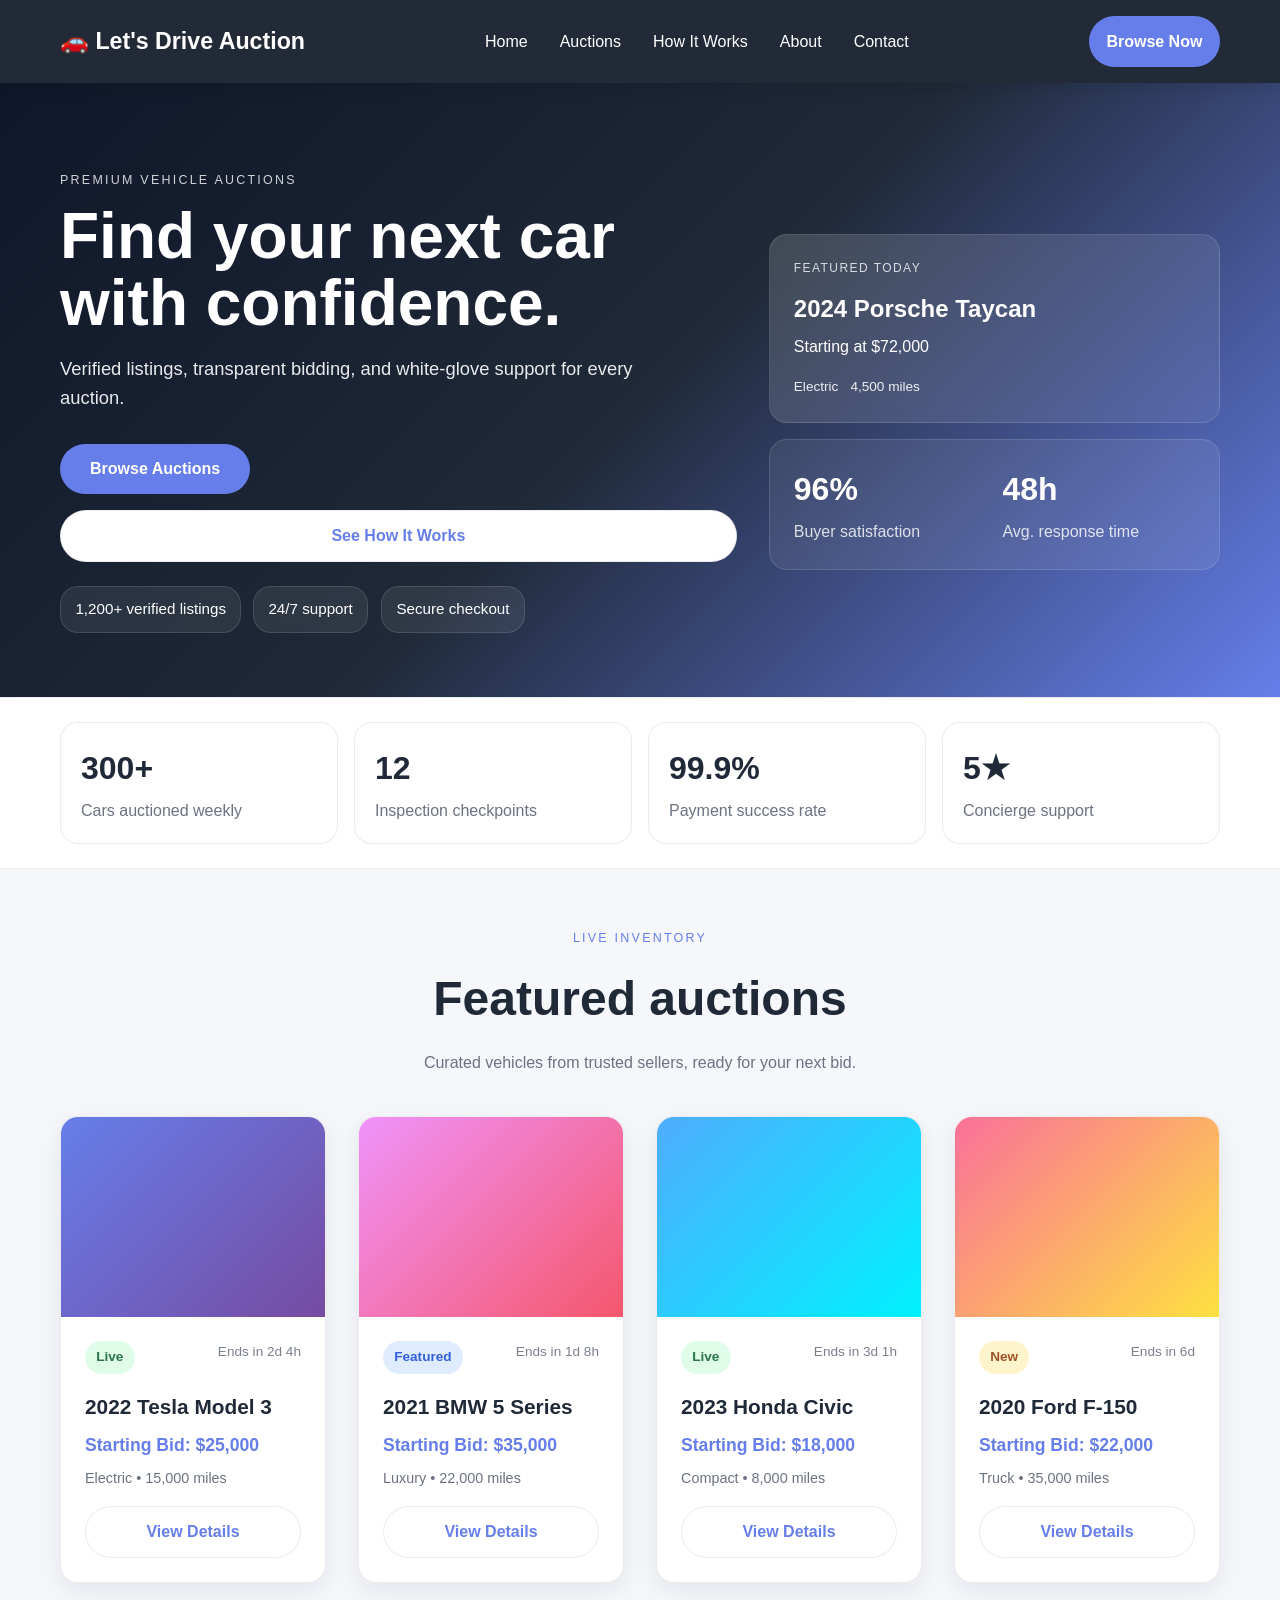
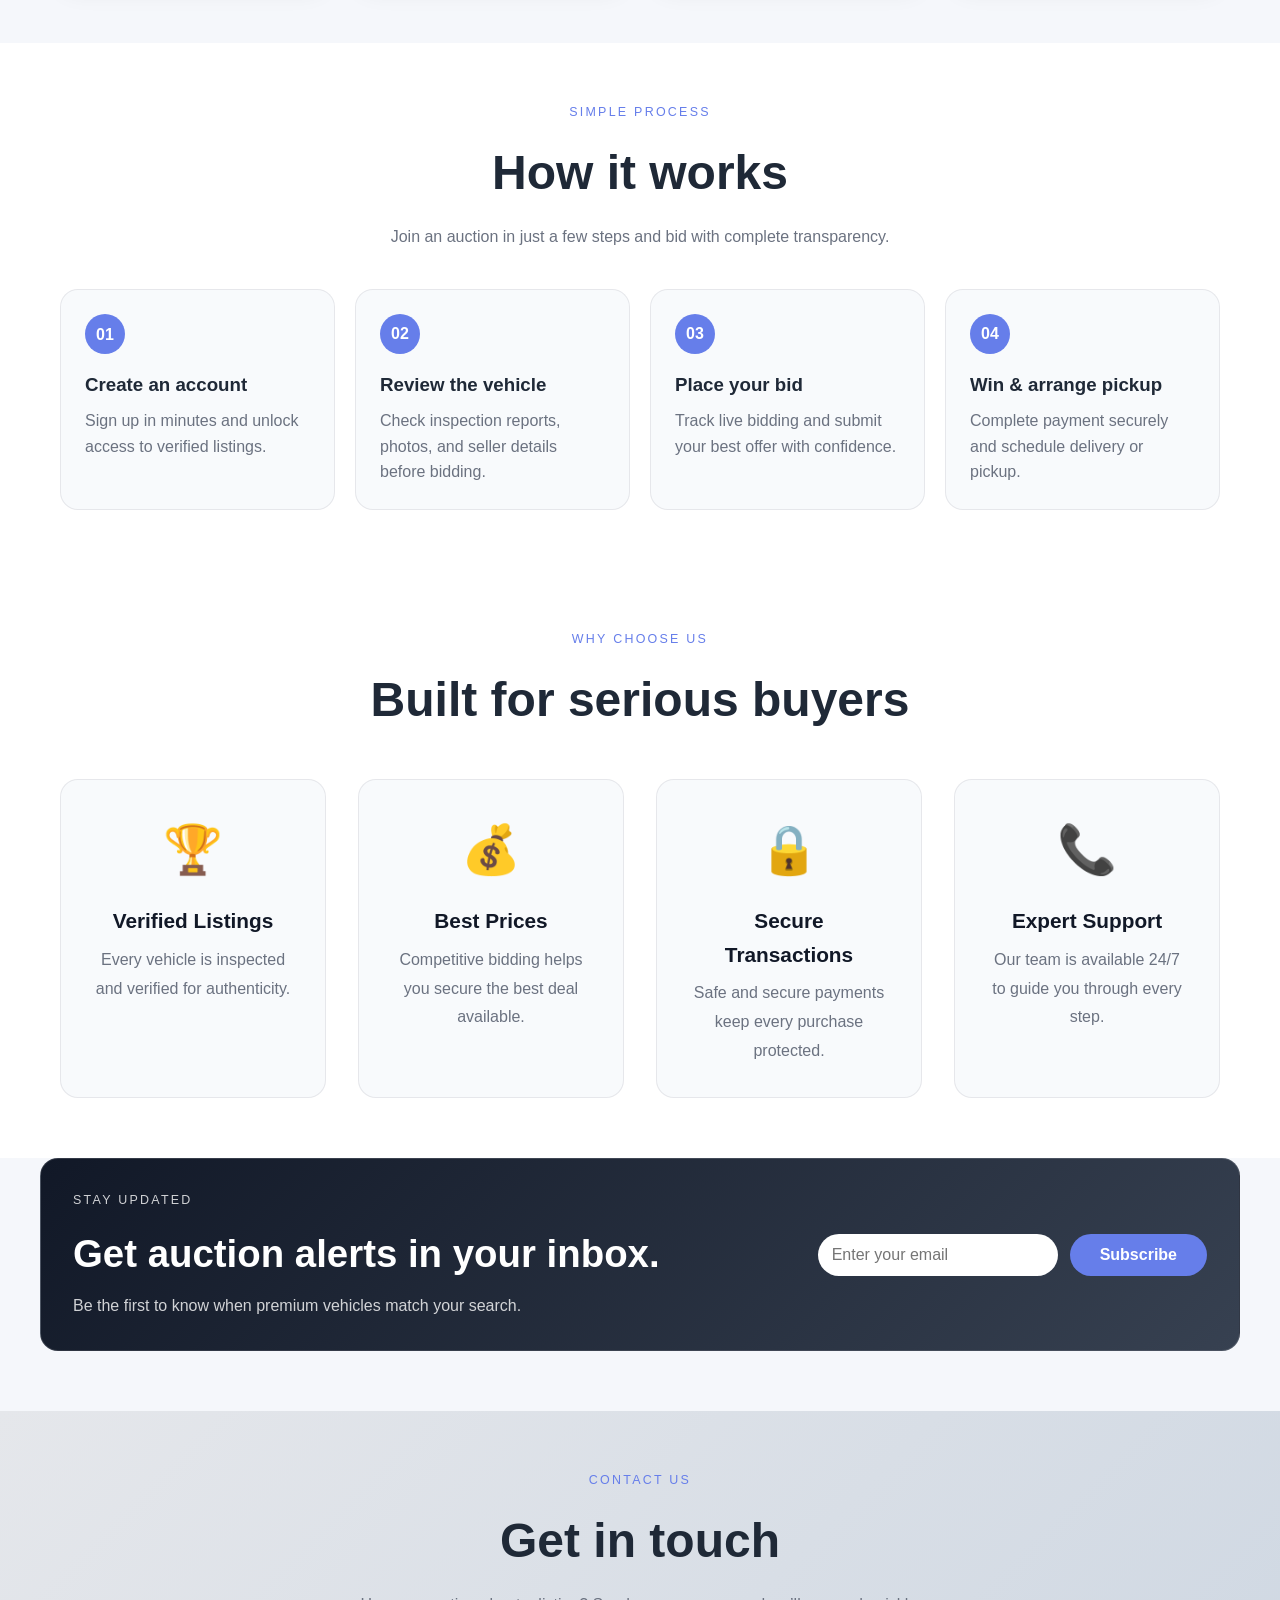
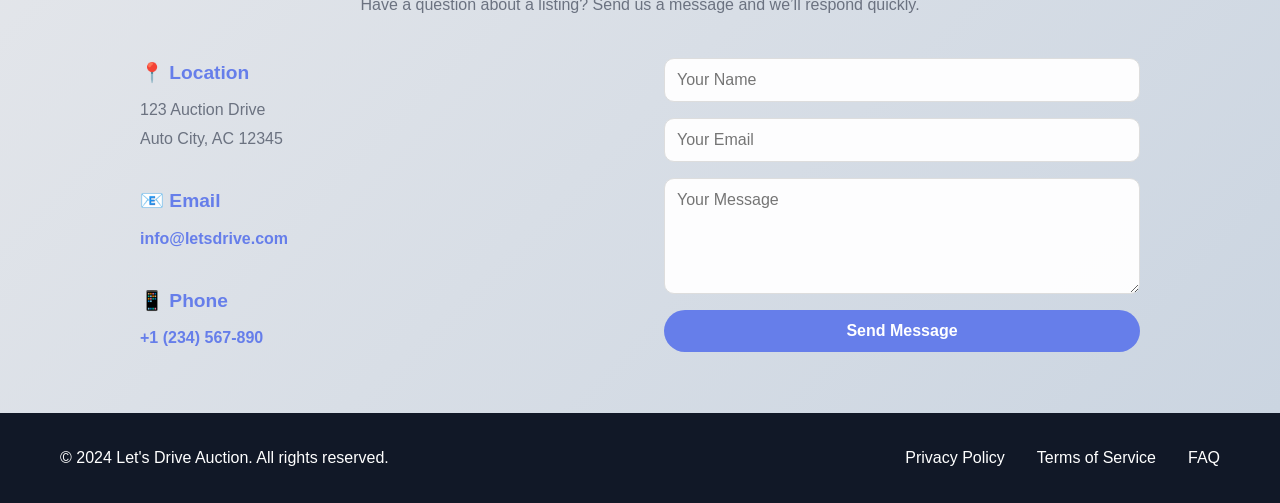
==== commit 46b47ff4: "Build landing page website" ====
--- a/index.html
+++ b/index.html
@@ -4,434 +4,274 @@
     <meta charset="UTF-8">
     <meta name="viewport" content="width=device-width, initial-scale=1.0">
     <title>Let's Drive Auction - Premium Vehicle Auctions</title>
+    <meta name="description" content="Discover premium vehicle auctions with verified listings, expert support, and a modern bidding experience.">
     <link rel="stylesheet" href="styles.css">
 </head>
 <body>
-    <!-- Navigation -->
     <nav class="navbar">
         <div class="container">
-            <a href="#home" class="logo">
-                <span class="logo-icon">🚗</span>
-                <span class="logo-text">Let's Drive Auction</span>
-            </a>
-            <button class="nav-toggle" aria-label="Toggle navigation" aria-expanded="false">
-                <span></span>
-                <span></span>
-                <span></span>
-            </button>
+            <div class="logo">
+                <h1>🚗 Let's Drive Auction</h1>
+            </div>
             <ul class="nav-links">
                 <li><a href="#home">Home</a></li>
                 <li><a href="#auctions">Auctions</a></li>
                 <li><a href="#how-it-works">How It Works</a></li>
                 <li><a href="#about">About</a></li>
                 <li><a href="#contact">Contact</a></li>
-                <li><a href="#contact" class="btn btn-nav">Get Started</a></li>
             </ul>
+            <a class="nav-cta" href="#auctions">Browse Now</a>
         </div>
     </nav>
 
-    <!-- Hero Section -->
-    <section id="home" class="hero">
-        <div class="hero-content">
-            <span class="hero-badge">🏁 Trusted by 10,000+ buyers</span>
-            <h1>Find Your Dream Car<br>at the Best Price</h1>
-            <p>Premium vehicle auctions — verified listings, competitive bids, and a seamless buying experience from start to finish.</p>
-            <div class="hero-actions">
-                <a href="#auctions" class="btn btn-primary">Browse Auctions</a>
-                <a href="#how-it-works" class="btn btn-outline">How It Works</a>
-            </div>
-            <div class="hero-stats">
-                <div class="stat">
-                    <strong>500+</strong>
-                    <span>Active Listings</span>
-                </div>
-                <div class="stat">
-                    <strong>$12M+</strong>
-                    <span>Vehicles Sold</span>
-                </div>
-                <div class="stat">
-                    <strong>10K+</strong>
-                    <span>Happy Buyers</span>
-                </div>
-            </div>
-        </div>
-        <div class="hero-visual">
-            <div class="hero-car-card">
-                <div class="hero-car-image" style="background: linear-gradient(135deg, #a78bfa 0%, #6d28d9 100%);"></div>
-                <div class="hero-car-info">
-                    <span class="badge badge-live">🔴 Live Now</span>
-                    <h3>2023 Porsche 911</h3>
-                    <div class="hero-bid-row">
-                        <span>Current Bid</span>
-                        <strong>$87,500</strong>
-                    </div>
-                    <div class="hero-bid-row muted">
-                        <span>⏱ Ends in</span>
-                        <span class="countdown" id="hero-countdown">02:14:33</span>
-                    </div>
-                </div>
-            </div>
-        </div>
-    </section>
-
-    <!-- Auctions Section -->
-    <section id="auctions" class="auctions">
-        <div class="container">
-            <div class="section-header">
-                <h2>Featured Auctions</h2>
-                <p>Hand-picked vehicles from verified sellers — bid with confidence.</p>
-            </div>
-            <div class="auction-filters">
-                <button class="filter-btn active" data-filter="all">All</button>
-                <button class="filter-btn" data-filter="electric">Electric</button>
-                <button class="filter-btn" data-filter="luxury">Luxury</button>
-                <button class="filter-btn" data-filter="truck">Trucks</button>
-                <button class="filter-btn" data-filter="compact">Compact</button>
-            </div>
-            <div class="auction-grid">
-                <!-- Auction Card 1 -->
-                <div class="auction-card" data-category="electric">
-                    <div class="auction-image" style="background: linear-gradient(135deg, #667eea 0%, #764ba2 100%);">
-                        <span class="badge badge-live">🔴 Live</span>
-                    </div>
-                    <div class="auction-info">
-                        <h3>2022 Tesla Model 3</h3>
-                        <p class="details">Electric • 15,000 miles • AWD</p>
-                        <div class="bid-info">
-                            <div>
-                                <span class="bid-label">Current Bid</span>
-                                <p class="price">$27,400</p>
-                            </div>
-                            <div class="text-right">
-                                <span class="bid-label">Ends in</span>
-                                <p class="countdown">04:22:10</p>
-                            </div>
-                        </div>
-                        <button class="btn btn-secondary">Place Bid</button>
-                    </div>
-                </div>
-
-                <!-- Auction Card 2 -->
-                <div class="auction-card" data-category="luxury">
-                    <div class="auction-image" style="background: linear-gradient(135deg, #f093fb 0%, #f5576c 100%);">
-                        <span class="badge badge-hot">🔥 Hot</span>
-                    </div>
-                    <div class="auction-info">
-                        <h3>2021 BMW 5 Series</h3>
-                        <p class="details">Luxury • 22,000 miles • Sedan</p>
-                        <div class="bid-info">
-                            <div>
-                                <span class="bid-label">Current Bid</span>
-                                <p class="price">$36,800</p>
-                            </div>
-                            <div class="text-right">
-                                <span class="bid-label">Ends in</span>
-                                <p class="countdown">01:05:47</p>
-                            </div>
-                        </div>
-                        <button class="btn btn-secondary">Place Bid</button>
-                    </div>
-                </div>
-
-                <!-- Auction Card 3 -->
-                <div class="auction-card" data-category="compact">
-                    <div class="auction-image" style="background: linear-gradient(135deg, #4facfe 0%, #00f2fe 100%);">
-                        <span class="badge badge-new">✨ New</span>
-                    </div>
-                    <div class="auction-info">
-                        <h3>2023 Honda Civic</h3>
-                        <p class="details">Compact • 8,000 miles • FWD</p>
-                        <div class="bid-info">
-                            <div>
-                                <span class="bid-label">Current Bid</span>
-                                <p class="price">$19,200</p>
-                            </div>
-                            <div class="text-right">
-                                <span class="bid-label">Ends in</span>
-                                <p class="countdown">06:48:00</p>
-                            </div>
-                        </div>
-                        <button class="btn btn-secondary">Place Bid</button>
-                    </div>
-                </div>
-
-                <!-- Auction Card 4 -->
-                <div class="auction-card" data-category="truck">
-                    <div class="auction-image" style="background: linear-gradient(135deg, #fa709a 0%, #fee140 100%);">
-                        <span class="badge badge-live">🔴 Live</span>
-                    </div>
-                    <div class="auction-info">
-                        <h3>2020 Ford F-150</h3>
-                        <p class="details">Truck • 35,000 miles • 4WD</p>
-                        <div class="bid-info">
-                            <div>
-                                <span class="bid-label">Current Bid</span>
-                                <p class="price">$23,500</p>
-                            </div>
-                            <div class="text-right">
-                                <span class="bid-label">Ends in</span>
-                                <p class="countdown">02:33:15</p>
-                            </div>
-                        </div>
-                        <button class="btn btn-secondary">Place Bid</button>
-                    </div>
-                </div>
-
-                <!-- Auction Card 5 -->
-                <div class="auction-card" data-category="luxury">
-                    <div class="auction-image" style="background: linear-gradient(135deg, #43e97b 0%, #38f9d7 100%);">
-                        <span class="badge badge-hot">🔥 Hot</span>
-                    </div>
-                    <div class="auction-info">
-                        <h3>2022 Mercedes C-Class</h3>
-                        <p class="details">Luxury • 18,000 miles • RWD</p>
-                        <div class="bid-info">
-                            <div>
-                                <span class="bid-label">Current Bid</span>
-                                <p class="price">$41,000</p>
-                            </div>
-                            <div class="text-right">
-                                <span class="bid-label">Ends in</span>
-                                <p class="countdown">03:15:00</p>
-                            </div>
-                        </div>
-                        <button class="btn btn-secondary">Place Bid</button>
-                    </div>
-                </div>
-
-                <!-- Auction Card 6 -->
-                <div class="auction-card" data-category="electric">
-                    <div class="auction-image" style="background: linear-gradient(135deg, #f7971e 0%, #ffd200 100%);">
-                        <span class="badge badge-new">✨ New</span>
-                    </div>
-                    <div class="auction-info">
-                        <h3>2023 Rivian R1T</h3>
-                        <p class="details">Electric Truck • 5,000 miles • AWD</p>
-                        <div class="bid-info">
-                            <div>
-                                <span class="bid-label">Current Bid</span>
-                                <p class="price">$52,000</p>
-                            </div>
-                            <div class="text-right">
-                                <span class="bid-label">Ends in</span>
-                                <p class="countdown">08:00:00</p>
-                            </div>
-                        </div>
-                        <button class="btn btn-secondary">Place Bid</button>
-                    </div>
-                </div>
-            </div>
-            <div class="text-center mt-2">
-                <a href="#contact" class="btn btn-outline">View All Listings →</a>
-            </div>
-        </div>
-    </section>
-
-    <!-- How It Works Section -->
-    <section id="how-it-works" class="how-it-works">
-        <div class="container">
-            <div class="section-header">
-                <h2>How It Works</h2>
-                <p>Buying your next vehicle is easy — four simple steps to the keys.</p>
-            </div>
-            <div class="steps-grid">
-                <div class="step">
-                    <div class="step-number">1</div>
-                    <div class="step-icon">🔍</div>
-                    <h3>Browse Listings</h3>
-                    <p>Search and filter hundreds of verified vehicles by make, model, price range, and more.</p>
-                </div>
-                <div class="step-connector"></div>
-                <div class="step">
-                    <div class="step-number">2</div>
-                    <div class="step-icon">📋</div>
-                    <h3>Register &amp; Inspect</h3>
-                    <p>Create a free account and review full vehicle history, inspection reports, and photos before bidding.</p>
-                </div>
-                <div class="step-connector"></div>
-                <div class="step">
-                    <div class="step-number">3</div>
-                    <div class="step-icon">⚡</div>
-                    <h3>Place Your Bid</h3>
-                    <p>Set your maximum bid and let our smart bidding engine work for you. Outbid? We'll notify you instantly.</p>
-                </div>
-                <div class="step-connector"></div>
-                <div class="step">
-                    <div class="step-number">4</div>
-                    <div class="step-icon">🚗</div>
-                    <h3>Drive Away</h3>
-                    <p>Win the auction, complete your secure payment, and we'll arrange delivery or pickup — it's that simple.</p>
-                </div>
-            </div>
-        </div>
-    </section>
-
-    <!-- About / Why Choose Us Section -->
-    <section id="about" class="about">
-        <div class="container">
-            <div class="section-header">
-                <h2>Why Choose Us?</h2>
-                <p>We built the auction platform we always wanted — transparent, fast, and fair.</p>
-            </div>
-            <div class="features-grid">
-                <div class="feature">
-                    <div class="feature-icon">🏆</div>
-                    <h3>Verified Listings</h3>
-                    <p>Every vehicle is physically inspected and title-verified before going live on our platform.</p>
-                </div>
-                <div class="feature">
-                    <div class="feature-icon">💰</div>
-                    <h3>Best Prices</h3>
-                    <p>Competitive bidding from thousands of buyers ensures you always pay a fair market price.</p>
-                </div>
-                <div class="feature">
-                    <div class="feature-icon">🔒</div>
-                    <h3>Secure Transactions</h3>
-                    <p>Escrow-based payments and end-to-end encryption protect every dollar you spend.</p>
-                </div>
-                <div class="feature">
-                    <div class="feature-icon">📞</div>
-                    <h3>Expert Support</h3>
-                    <p>Our team of automotive specialists is available 24/7 by phone, email, or live chat.</p>
-                </div>
-                <div class="feature">
-                    <div class="feature-icon">📜</div>
-                    <h3>Full Vehicle History</h3>
-                    <p>Accident records, service logs, and ownership history — all included, no hidden fees.</p>
-                </div>
-                <div class="feature">
-                    <div class="feature-icon">🚚</div>
-                    <h3>Nationwide Delivery</h3>
-                    <p>Win from anywhere in the country and have your vehicle delivered right to your door.</p>
-                </div>
-            </div>
-        </div>
-    </section>
-
-    <!-- Newsletter Section -->
-    <section class="newsletter">
-        <div class="container">
-            <div class="newsletter-content">
-                <div class="newsletter-text">
-                    <h2>Never Miss a Great Deal</h2>
-                    <p>Get weekly alerts for new auction listings, price drops, and exclusive early-access sales delivered straight to your inbox.</p>
-                </div>
-                <form class="newsletter-form" novalidate>
-                    <input type="email" placeholder="Enter your email address" required aria-label="Email address">
-                    <button type="submit" class="btn btn-primary">Subscribe Free</button>
+    <main>
+        <section id="home" class="hero">
+            <div class="container hero-layout">
+                <div class="hero-content">
+                    <p class="eyebrow">Premium vehicle auctions</p>
+                    <h2>Find your next car with confidence.</h2>
+                    <p class="hero-copy">Verified listings, transparent bidding, and white-glove support for every auction.</p>
+                    <div class="hero-actions">
+                        <a class="btn btn-primary" href="#auctions">Browse Auctions</a>
+                        <a class="btn btn-secondary" href="#how-it-works">See How It Works</a>
+                    </div>
+                    <div class="hero-highlights">
+                        <span>1,200+ verified listings</span>
+                        <span>24/7 support</span>
+                        <span>Secure checkout</span>
+                    </div>
+                </div>
+                <div class="hero-panel">
+                    <div class="panel-card featured">
+                        <p class="panel-label">Featured today</p>
+                        <h3>2024 Porsche Taycan</h3>
+                        <p>Starting at $72,000</p>
+                        <div class="panel-meta">
+                            <span>Electric</span>
+                            <span>4,500 miles</span>
+                        </div>
+                    </div>
+                    <div class="panel-card stats">
+                        <div>
+                            <strong>96%</strong>
+                            <span>Buyer satisfaction</span>
+                        </div>
+                        <div>
+                            <strong>48h</strong>
+                            <span>Avg. response time</span>
+                        </div>
+                    </div>
+                </div>
+            </div>
+        </section>
+
+        <section class="stats-strip">
+            <div class="container stats-grid">
+                <div>
+                    <strong>300+</strong>
+                    <span>Cars auctioned weekly</span>
+                </div>
+                <div>
+                    <strong>12</strong>
+                    <span>Inspection checkpoints</span>
+                </div>
+                <div>
+                    <strong>99.9%</strong>
+                    <span>Payment success rate</span>
+                </div>
+                <div>
+                    <strong>5★</strong>
+                    <span>Concierge support</span>
+                </div>
+            </div>
+        </section>
+
+        <section id="auctions" class="auctions">
+            <div class="container">
+                <div class="section-heading">
+                    <p class="eyebrow">Live inventory</p>
+                    <h2>Featured auctions</h2>
+                    <p>Curated vehicles from trusted sellers, ready for your next bid.</p>
+                </div>
+                <div class="auction-grid">
+                    <article class="auction-card">
+                        <div class="auction-image auction-image-1"></div>
+                        <div class="auction-info">
+                            <div class="card-topline">
+                                <span class="status live">Live</span>
+                                <span class="time-left">Ends in 2d 4h</span>
+                            </div>
+                            <h3>2022 Tesla Model 3</h3>
+                            <p class="price">Starting Bid: $25,000</p>
+                            <p class="details">Electric • 15,000 miles</p>
+                            <a class="btn btn-secondary" href="#contact">View Details</a>
+                        </div>
+                    </article>
+
+                    <article class="auction-card">
+                        <div class="auction-image auction-image-2"></div>
+                        <div class="auction-info">
+                            <div class="card-topline">
+                                <span class="status featured">Featured</span>
+                                <span class="time-left">Ends in 1d 8h</span>
+                            </div>
+                            <h3>2021 BMW 5 Series</h3>
+                            <p class="price">Starting Bid: $35,000</p>
+                            <p class="details">Luxury • 22,000 miles</p>
+                            <a class="btn btn-secondary" href="#contact">View Details</a>
+                        </div>
+                    </article>
+
+                    <article class="auction-card">
+                        <div class="auction-image auction-image-3"></div>
+                        <div class="auction-info">
+                            <div class="card-topline">
+                                <span class="status live">Live</span>
+                                <span class="time-left">Ends in 3d 1h</span>
+                            </div>
+                            <h3>2023 Honda Civic</h3>
+                            <p class="price">Starting Bid: $18,000</p>
+                            <p class="details">Compact • 8,000 miles</p>
+                            <a class="btn btn-secondary" href="#contact">View Details</a>
+                        </div>
+                    </article>
+
+                    <article class="auction-card">
+                        <div class="auction-image auction-image-4"></div>
+                        <div class="auction-info">
+                            <div class="card-topline">
+                                <span class="status new">New</span>
+                                <span class="time-left">Ends in 6d</span>
+                            </div>
+                            <h3>2020 Ford F-150</h3>
+                            <p class="price">Starting Bid: $22,000</p>
+                            <p class="details">Truck • 35,000 miles</p>
+                            <a class="btn btn-secondary" href="#contact">View Details</a>
+                        </div>
+                    </article>
+                </div>
+            </div>
+        </section>
+
+        <section id="how-it-works" class="how-it-works">
+            <div class="container">
+                <div class="section-heading">
+                    <p class="eyebrow">Simple process</p>
+                    <h2>How it works</h2>
+                    <p>Join an auction in just a few steps and bid with complete transparency.</p>
+                </div>
+                <div class="steps-grid">
+                    <div class="step">
+                        <span>01</span>
+                        <h3>Create an account</h3>
+                        <p>Sign up in minutes and unlock access to verified listings.</p>
+                    </div>
+                    <div class="step">
+                        <span>02</span>
+                        <h3>Review the vehicle</h3>
+                        <p>Check inspection reports, photos, and seller details before bidding.</p>
+                    </div>
+                    <div class="step">
+                        <span>03</span>
+                        <h3>Place your bid</h3>
+                        <p>Track live bidding and submit your best offer with confidence.</p>
+                    </div>
+                    <div class="step">
+                        <span>04</span>
+                        <h3>Win &amp; arrange pickup</h3>
+                        <p>Complete payment securely and schedule delivery or pickup.</p>
+                    </div>
+                </div>
+            </div>
+        </section>
+
+        <section id="about" class="about">
+            <div class="container">
+                <div class="section-heading">
+                    <p class="eyebrow">Why choose us</p>
+                    <h2>Built for serious buyers</h2>
+                </div>
+                <div class="features-grid">
+                    <div class="feature">
+                        <div class="feature-icon">🏆</div>
+                        <h3>Verified Listings</h3>
+                        <p>Every vehicle is inspected and verified for authenticity.</p>
+                    </div>
+                    <div class="feature">
+                        <div class="feature-icon">💰</div>
+                        <h3>Best Prices</h3>
+                        <p>Competitive bidding helps you secure the best deal available.</p>
+                    </div>
+                    <div class="feature">
+                        <div class="feature-icon">🔒</div>
+                        <h3>Secure Transactions</h3>
+                        <p>Safe and secure payments keep every purchase protected.</p>
+                    </div>
+                    <div class="feature">
+                        <div class="feature-icon">📞</div>
+                        <h3>Expert Support</h3>
+                        <p>Our team is available 24/7 to guide you through every step.</p>
+                    </div>
+                </div>
+            </div>
+        </section>
+
+        <section class="newsletter">
+            <div class="container newsletter-card">
+                <div>
+                    <p class="eyebrow">Stay updated</p>
+                    <h2>Get auction alerts in your inbox.</h2>
+                    <p>Be the first to know when premium vehicles match your search.</p>
+                </div>
+                <form class="newsletter-form">
+                    <input type="email" placeholder="Enter your email" aria-label="Email address" required>
+                    <button type="submit" class="btn btn-primary">Subscribe</button>
                 </form>
             </div>
-        </div>
-    </section>
-
-    <!-- Contact Section -->
-    <section id="contact" class="contact">
-        <div class="container">
-            <div class="section-header">
-                <h2>Get in Touch</h2>
-                <p>Have a question or want to list your vehicle? We'd love to hear from you.</p>
-            </div>
-            <div class="contact-content">
-                <div class="contact-info">
-                    <div class="info-item">
-                        <div class="info-icon">📍</div>
-                        <div>
-                            <h3>Location</h3>
+        </section>
+
+        <section id="contact" class="contact">
+            <div class="container">
+                <div class="section-heading">
+                    <p class="eyebrow">Contact us</p>
+                    <h2>Get in touch</h2>
+                    <p>Have a question about a listing? Send us a message and we’ll respond quickly.</p>
+                </div>
+                <div class="contact-content">
+                    <div class="contact-info">
+                        <div class="info-item">
+                            <h3>📍 Location</h3>
                             <p>123 Auction Drive<br>Auto City, AC 12345</p>
                         </div>
-                    </div>
-                    <div class="info-item">
-                        <div class="info-icon">📧</div>
-                        <div>
-                            <h3>Email</h3>
+                        <div class="info-item">
+                            <h3>📧 Email</h3>
                             <p><a href="mailto:info@letsdrive.com">info@letsdrive.com</a></p>
                         </div>
-                    </div>
-                    <div class="info-item">
-                        <div class="info-icon">📱</div>
-                        <div>
-                            <h3>Phone</h3>
+                        <div class="info-item">
+                            <h3>📱 Phone</h3>
                             <p><a href="tel:+1234567890">+1 (234) 567-890</a></p>
                         </div>
                     </div>
-                    <div class="info-item">
-                        <div class="info-icon">🕐</div>
-                        <div>
-                            <h3>Hours</h3>
-                            <p>Mon–Fri: 8am – 8pm<br>Sat–Sun: 10am – 6pm</p>
-                        </div>
-                    </div>
-                </div>
-                <form class="contact-form" novalidate>
-                    <div class="form-row">
-                        <input type="text" placeholder="Your Name" required aria-label="Your name">
-                        <input type="email" placeholder="Your Email" required aria-label="Your email">
-                    </div>
-                    <input type="text" placeholder="Subject" aria-label="Subject">
-                    <textarea placeholder="Your Message" rows="5" required aria-label="Your message"></textarea>
-                    <button type="submit" class="btn btn-primary">Send Message</button>
-                </form>
-            </div>
-        </div>
-    </section>
-
-    <!-- Footer -->
+                    <form class="contact-form">
+                        <input type="text" placeholder="Your Name" required>
+                        <input type="email" placeholder="Your Email" required>
+                        <textarea placeholder="Your Message" rows="5" required></textarea>
+                        <button type="submit" class="btn btn-primary">Send Message</button>
+                    </form>
+                </div>
+            </div>
+        </section>
+    </main>
+
     <footer class="footer">
         <div class="container">
-            <div class="footer-grid">
-                <div class="footer-brand">
-                    <div class="footer-logo">🚗 Let's Drive Auction</div>
-                    <p>The smarter way to buy and sell vehicles. Transparent auctions, verified listings, unbeatable prices.</p>
-                    <div class="social-links">
-                        <a href="#" aria-label="Facebook">
-                            <svg width="20" height="20" viewBox="0 0 24 24" fill="currentColor"><path d="M24 12.073c0-6.627-5.373-12-12-12s-12 5.373-12 12c0 5.99 4.388 10.954 10.125 11.854v-8.385H7.078v-3.47h3.047V9.43c0-3.007 1.792-4.669 4.533-4.669 1.312 0 2.686.235 2.686.235v2.953H15.83c-1.491 0-1.956.925-1.956 1.874v2.25h3.328l-.532 3.47h-2.796v8.385C19.612 23.027 24 18.062 24 12.073z"/></svg>
-                        </a>
-                        <a href="#" aria-label="Twitter">
-                            <svg width="20" height="20" viewBox="0 0 24 24" fill="currentColor"><path d="M18.244 2.25h3.308l-7.227 8.26 8.502 11.24H16.17l-5.214-6.817L4.99 21.75H1.68l7.73-8.835L1.254 2.25H8.08l4.713 6.231zm-1.161 17.52h1.833L7.084 4.126H5.117z"/></svg>
-                        </a>
-                        <a href="#" aria-label="Instagram">
-                            <svg width="20" height="20" viewBox="0 0 24 24" fill="currentColor"><path d="M12 2.163c3.204 0 3.584.012 4.85.07 3.252.148 4.771 1.691 4.919 4.919.058 1.265.069 1.645.069 4.849 0 3.205-.012 3.584-.069 4.849-.149 3.225-1.664 4.771-4.919 4.919-1.266.058-1.644.07-4.85.07-3.204 0-3.584-.012-4.849-.07-3.26-.149-4.771-1.699-4.919-4.92-.058-1.265-.07-1.644-.07-4.849 0-3.204.013-3.583.07-4.849.149-3.227 1.664-4.771 4.919-4.919 1.266-.057 1.645-.069 4.849-.069zM12 0C8.741 0 8.333.014 7.053.072 2.695.272.273 2.69.073 7.052.014 8.333 0 8.741 0 12c0 3.259.014 3.668.072 4.948.2 4.358 2.618 6.78 6.98 6.98C8.333 23.986 8.741 24 12 24c3.259 0 3.668-.014 4.948-.072 4.354-.2 6.782-2.618 6.979-6.98.059-1.28.073-1.689.073-4.948 0-3.259-.014-3.667-.072-4.947-.196-4.354-2.617-6.78-6.979-6.98C15.668.014 15.259 0 12 0zm0 5.838a6.162 6.162 0 100 12.324 6.162 6.162 0 000-12.324zM12 16a4 4 0 110-8 4 4 0 010 8zm6.406-11.845a1.44 1.44 0 100 2.881 1.44 1.44 0 000-2.881z"/></svg>
-                        </a>
-                        <a href="#" aria-label="YouTube">
-                            <svg width="20" height="20" viewBox="0 0 24 24" fill="currentColor"><path d="M23.498 6.186a3.016 3.016 0 00-2.122-2.136C19.505 3.545 12 3.545 12 3.545s-7.505 0-9.377.505A3.017 3.017 0 00.502 6.186C0 8.07 0 12 0 12s0 3.93.502 5.814a3.016 3.016 0 002.122 2.136c1.871.505 9.376.505 9.376.505s7.505 0 9.377-.505a3.015 3.015 0 002.122-2.136C24 15.93 24 12 24 12s0-3.93-.502-5.814zM9.545 15.568V8.432L15.818 12l-6.273 3.568z"/></svg>
-                        </a>
-                    </div>
-                </div>
-                <div class="footer-links-col">
-                    <h4>Auctions</h4>
-                    <ul>
-                        <li><a href="#auctions">Browse All</a></li>
-                        <li><a href="#auctions">Live Auctions</a></li>
-                        <li><a href="#auctions">Ending Soon</a></li>
-                        <li><a href="#auctions">Featured Deals</a></li>
-                    </ul>
-                </div>
-                <div class="footer-links-col">
-                    <h4>Company</h4>
-                    <ul>
-                        <li><a href="#about">About Us</a></li>
-                        <li><a href="#how-it-works">How It Works</a></li>
-                        <li><a href="#contact">Careers</a></li>
-                        <li><a href="#contact">Press</a></li>
-                    </ul>
-                </div>
-                <div class="footer-links-col">
-                    <h4>Support</h4>
-                    <ul>
-                        <li><a href="#contact">Contact Us</a></li>
-                        <li><a href="#">FAQ</a></li>
-                        <li><a href="#">Privacy Policy</a></li>
-                        <li><a href="#">Terms of Service</a></li>
-                    </ul>
-                </div>
-            </div>
-            <div class="footer-bottom">
-                <p>&copy; 2024 Let's Drive Auction. All rights reserved.</p>
-                <p>Built with ❤️ for car enthusiasts everywhere.</p>
+            <p>&copy; 2024 Let's Drive Auction. All rights reserved.</p>
+            <div class="footer-links">
+                <a href="#">Privacy Policy</a>
+                <a href="#">Terms of Service</a>
+                <a href="#">FAQ</a>
             </div>
         </div>
     </footer>
-
-    <script src="main.js"></script>
 </body>
 </html>
--- a/styles.css
+++ b/styles.css
@@ -1,27 +1,19 @@
-/* ============================================================
-   Base & Reset
-   ============================================================ */
-*, *::before, *::after {
+* {
     margin: 0;
     padding: 0;
     box-sizing: border-box;
 }
 
 :root {
-    --primary: #667eea;
-    --primary-dark: #5568d3;
-    --primary-light: #eef0fd;
-    --accent: #764ba2;
-    --text: #1a1a2e;
-    --text-muted: #6b7280;
-    --border: #e5e7eb;
-    --surface: #f9fafb;
-    --white: #ffffff;
-    --radius: 12px;
-    --shadow-sm: 0 1px 3px rgba(0,0,0,0.08);
-    --shadow-md: 0 4px 16px rgba(0,0,0,0.10);
-    --shadow-lg: 0 12px 40px rgba(0,0,0,0.15);
-    --transition: 0.25s ease;
+    --bg: #f5f7fb;
+    --surface: #ffffff;
+    --surface-alt: #f8fafc;
+    --text: #1f2937;
+    --muted: #6b7280;
+    --brand: #111827;
+    --accent: #667eea;
+    --accent-strong: #5568d3;
+    --border: rgba(17, 24, 39, 0.08);
 }
 
 html {
@@ -29,146 +21,27 @@
 }
 
 body {
-    font-family: -apple-system, BlinkMacSystemFont, 'Segoe UI', Roboto, Helvetica, Arial, sans-serif;
+    font-family: 'Segoe UI', Tahoma, Geneva, Verdana, sans-serif;
     line-height: 1.6;
     color: var(--text);
-    background: var(--white);
+    background: var(--bg);
 }
 
 .container {
     max-width: 1200px;
     margin: 0 auto;
-    padding: 0 24px;
-}
-
-.section-header {
-    text-align: center;
-    margin-bottom: 3.5rem;
-}
-
-.section-header h2 {
-    font-size: 2.5rem;
-    font-weight: 700;
-    color: var(--text);
-    margin-bottom: 0.75rem;
-}
-
-.section-header p {
-    font-size: 1.1rem;
-    color: var(--text-muted);
-    max-width: 560px;
-    margin: 0 auto;
-}
-
-.text-center { text-align: center; }
-.text-right { text-align: right; }
-.mt-2 { margin-top: 2rem; }
-
-/* ============================================================
-   Buttons
-   ============================================================ */
-.btn {
-    display: inline-block;
-    padding: 13px 28px;
-    border: none;
-    border-radius: 8px;
-    font-size: 1rem;
-    font-weight: 600;
-    cursor: pointer;
-    text-decoration: none;
-    transition: all var(--transition);
-    line-height: 1;
-}
-
-.btn-primary {
-    background: linear-gradient(135deg, var(--primary), var(--accent));
-    color: var(--white);
-}
-
-.btn-primary:hover {
-    opacity: 0.9;
-    transform: translateY(-2px);
-    box-shadow: 0 6px 20px rgba(102, 126, 234, 0.4);
-}
-
-.btn-outline {
-    background: transparent;
-    color: var(--white);
-    border: 2px solid rgba(255,255,255,0.7);
-}
-
-.btn-outline:hover {
-    background: rgba(255,255,255,0.15);
-    border-color: var(--white);
-}
-
-.btn-secondary {
-    background: var(--primary-light);
-    color: var(--primary);
-    width: 100%;
-    text-align: center;
-}
-
-.btn-secondary:hover {
-    background: var(--primary);
-    color: var(--white);
-    transform: translateY(-2px);
-    box-shadow: var(--shadow-sm);
-}
-
-.btn-nav {
-    background: rgba(255,255,255,0.2);
-    color: var(--white);
-    border: 1px solid rgba(255,255,255,0.5);
-    padding: 9px 20px;
-    font-size: 0.9rem;
-}
-
-.btn-nav:hover {
-    background: rgba(255,255,255,0.35);
-}
-
-/* ============================================================
-   Badges
-   ============================================================ */
-.badge {
-    display: inline-block;
-    padding: 4px 10px;
-    border-radius: 20px;
-    font-size: 0.75rem;
-    font-weight: 700;
-    letter-spacing: 0.02em;
-}
-
-.badge-live {
-    background: rgba(239,68,68,0.15);
-    color: #dc2626;
-    border: 1px solid rgba(220,38,38,0.3);
-}
-
-.badge-hot {
-    background: rgba(249,115,22,0.15);
-    color: #ea580c;
-    border: 1px solid rgba(234,88,12,0.3);
-}
-
-.badge-new {
-    background: rgba(16,185,129,0.15);
-    color: #059669;
-    border: 1px solid rgba(5,150,105,0.3);
-}
-
-/* ============================================================
-   Navigation
-   ============================================================ */
+    padding: 0 20px;
+}
+
 .navbar {
-    background: linear-gradient(135deg, var(--primary) 0%, var(--accent) 100%);
-    color: var(--white);
+    background: rgba(17, 24, 39, 0.92);
+    color: white;
     padding: 1rem 0;
     position: sticky;
     top: 0;
     z-index: 1000;
-    box-shadow: 0 2px 16px rgba(102,126,234,0.25);
+    backdrop-filter: blur(14px);
+    box-shadow: 0 2px 18px rgba(0, 0, 0, 0.12);
 }
 
 .navbar .container {
@@ -178,500 +51,484 @@
     gap: 1rem;
 }
 
-.logo {
-    display: flex;
-    align-items: center;
-    gap: 0.5rem;
-    text-decoration: none;
-    color: var(--white);
-    font-size: 1.4rem;
+.logo h1 {
+    font-size: 1.45rem;
     font-weight: 700;
-    white-space: nowrap;
-}
-
-.logo-icon { font-size: 1.6rem; }
+}
 
 .nav-links {
     display: flex;
     list-style: none;
-    align-items: center;
-    gap: 1.75rem;
+    gap: 2rem;
+    flex-wrap: wrap;
+    justify-content: center;
 }
 
 .nav-links a {
-    color: rgba(255,255,255,0.9);
+    color: white;
     text-decoration: none;
     font-weight: 500;
+    transition: opacity 0.3s ease;
+}
+
+.nav-links a:hover {
+    opacity: 0.8;
+}
+
+.nav-cta {
+    color: white;
+    text-decoration: none;
+    font-weight: 700;
+    padding: 0.8rem 1.1rem;
+    border-radius: 999px;
+    background: var(--accent);
+    transition: transform 0.3s ease, background 0.3s ease;
+}
+
+.nav-cta:hover {
+    background: var(--accent-strong);
+    transform: translateY(-1px);
+}
+
+.hero {
+    background: linear-gradient(135deg, #0f172a 0%, #1f2937 50%, #667eea 100%);
+    color: white;
+    padding: 88px 0 64px;
+}
+
+.hero-layout {
+    display: grid;
+    grid-template-columns: 1.2fr 0.8fr;
+    gap: 2rem;
+    align-items: center;
+}
+
+.eyebrow {
+    text-transform: uppercase;
+    letter-spacing: 0.18em;
+    font-size: 0.78rem;
+    color: rgba(255, 255, 255, 0.8);
+    margin-bottom: 0.75rem;
+}
+
+.hero-content h2 {
+    font-size: clamp(2.6rem, 5vw, 4.5rem);
+    margin-bottom: 1rem;
+    font-weight: 700;
+    line-height: 1.05;
+}
+
+.hero-copy {
+    font-size: 1.15rem;
+    margin-bottom: 2rem;
+    opacity: 0.9;
+    max-width: 36rem;
+}
+
+.hero-actions {
+    display: flex;
+    flex-wrap: wrap;
+    gap: 1rem;
+    margin-bottom: 1.5rem;
+}
+
+.hero-highlights {
+    display: flex;
+    flex-wrap: wrap;
+    gap: 0.75rem;
+}
+
+.hero-highlights span,
+.panel-card,
+.stats-grid div,
+.step,
+.newsletter-card {
+    background: rgba(255, 255, 255, 0.08);
+    border: 1px solid rgba(255, 255, 255, 0.12);
+    border-radius: 18px;
+    backdrop-filter: blur(8px);
+}
+
+.hero-highlights span {
+    padding: 0.65rem 0.9rem;
     font-size: 0.95rem;
-    transition: opacity var(--transition);
-}
-
-.nav-links a:hover { opacity: 0.75; }
-
-.nav-toggle {
-    display: none;
-    flex-direction: column;
+}
+
+.hero-panel {
+    display: grid;
+    gap: 1rem;
+}
+
+.panel-card {
+    padding: 1.5rem;
+}
+
+.panel-card.featured {
+    background: linear-gradient(135deg, rgba(255,255,255,0.16), rgba(255,255,255,0.06));
+}
+
+.panel-label {
+    text-transform: uppercase;
+    letter-spacing: 0.12em;
+    font-size: 0.75rem;
+    opacity: 0.8;
+    margin-bottom: 0.75rem;
+}
+
+.panel-card h3 {
+    font-size: 1.5rem;
+    margin-bottom: 0.35rem;
+}
+
+.panel-meta {
+    display: flex;
+    gap: 0.75rem;
+    margin-top: 1rem;
+    flex-wrap: wrap;
+}
+
+.panel-meta span,
+.card-topline span {
+    font-size: 0.85rem;
+    opacity: 0.9;
+}
+
+.panel-card.stats {
+    display: grid;
+    grid-template-columns: repeat(2, 1fr);
+    gap: 1rem;
+}
+
+.panel-card.stats strong,
+.stats-grid strong {
+    display: block;
+    font-size: 2rem;
+    margin-bottom: 0.25rem;
+}
+
+.panel-card.stats span,
+.stats-grid span {
+    color: rgba(255, 255, 255, 0.82);
+}
+
+.btn {
+    display: inline-flex;
+    align-items: center;
     justify-content: center;
-    gap: 5px;
-    background: none;
+    gap: 0.5rem;
+    padding: 12px 30px;
     border: none;
+    border-radius: 999px;
+    font-size: 1rem;
     cursor: pointer;
-    padding: 4px;
-    width: 36px;
-    height: 36px;
-}
-
-.nav-toggle span {
-    display: block;
-    width: 24px;
-    height: 2px;
-    background: var(--white);
-    border-radius: 2px;
-    transition: all var(--transition);
-}
-
-.nav-toggle.open span:nth-child(1) { transform: translateY(7px) rotate(45deg); }
-.nav-toggle.open span:nth-child(2) { opacity: 0; }
-.nav-toggle.open span:nth-child(3) { transform: translateY(-7px) rotate(-45deg); }
-
-/* ============================================================
-   Hero
-   ============================================================ */
-.hero {
-    background: linear-gradient(135deg, #4f3ba9 0%, var(--primary) 50%, var(--accent) 100%);
-    color: var(--white);
-    padding: 80px 24px 100px;
-    display: flex;
+    transition: all 0.3s ease;
+    font-weight: 600;
+    text-decoration: none;
+}
+
+.btn-primary {
+    background: var(--accent);
+    color: white;
+}
+
+.btn-primary:hover {
+    background: var(--accent-strong);
+    transform: translateY(-2px);
+    box-shadow: 0 10px 18px rgba(102, 126, 234, 0.3);
+}
+
+.btn-secondary {
+    background: white;
+    color: var(--accent);
+    width: 100%;
+    border: 1px solid var(--border);
+}
+
+.btn-secondary:hover {
+    background: #f0f0f0;
+    transform: translateY(-2px);
+}
+
+.stats-strip {
+    background: white;
+    border-top: 1px solid var(--border);
+    border-bottom: 1px solid var(--border);
+    padding: 1.5rem 0;
+}
+
+.stats-grid {
+    display: grid;
+    grid-template-columns: repeat(4, 1fr);
+    gap: 1rem;
+}
+
+.stats-grid div {
+    padding: 1.25rem;
+    color: var(--text);
+    background: var(--surface);
+    border-color: var(--border);
+}
+
+.stats-grid span {
+    color: var(--muted);
+}
+
+.section-heading {
+    text-align: center;
+    max-width: 42rem;
+    margin: 0 auto 2.5rem;
+}
+
+.section-heading .eyebrow {
+    color: var(--accent);
+}
+
+.section-heading h2 {
+    font-size: clamp(2rem, 4vw, 3rem);
+    margin-bottom: 0.75rem;
+}
+
+.section-heading p {
+    color: var(--muted);
+}
+
+.auctions {
+    padding: 60px 20px;
+    background: var(--bg);
+}
+
+.auctions h2 {
+    color: var(--text);
+}
+
+.auction-grid {
+    display: grid;
+    grid-template-columns: repeat(auto-fit, minmax(260px, 1fr));
+    gap: 2rem;
+}
+
+.auction-card {
+    background: var(--surface);
+    border-radius: 18px;
+    overflow: hidden;
+    border: 1px solid var(--border);
+    box-shadow: 0 8px 24px rgba(15, 23, 42, 0.08);
+    transition: transform 0.3s ease, box-shadow 0.3s ease;
+}
+
+.auction-card:hover {
+    transform: translateY(-10px);
+    box-shadow: 0 16px 34px rgba(15, 23, 42, 0.15);
+}
+
+.auction-image {
+    width: 100%;
+    height: 200px;
+    background-size: cover;
+    background-position: center;
+}
+
+.auction-image-1 {
+    background: linear-gradient(135deg, #667eea 0%, #764ba2 100%);
+}
+
+.auction-image-2 {
+    background: linear-gradient(135deg, #f093fb 0%, #f5576c 100%);
+}
+
+.auction-image-3 {
+    background: linear-gradient(135deg, #4facfe 0%, #00f2fe 100%);
+}
+
+.auction-image-4 {
+    background: linear-gradient(135deg, #fa709a 0%, #fee140 100%);
+}
+
+.auction-info {
+    padding: 1.5rem;
+}
+
+.card-topline {
+    display: flex;
+    justify-content: space-between;
+    gap: 1rem;
+    margin-bottom: 1rem;
+}
+
+.status {
+    font-size: 0.75rem;
+    font-weight: 700;
+    padding: 0.35rem 0.7rem;
+    border-radius: 999px;
+}
+
+.status.live {
+    background: #dcfce7;
+    color: #166534;
+}
+
+.status.featured {
+    background: #dbeafe;
+    color: #1d4ed8;
+}
+
+.status.new {
+    background: #fef3c7;
+    color: #92400e;
+}
+
+.time-left {
+    color: var(--muted);
+}
+
+.auction-info h3 {
+    font-size: 1.3rem;
+    margin-bottom: 0.5rem;
+    color: var(--text);
+}
+
+.price {
+    color: var(--accent);
+    font-weight: 700;
+    font-size: 1.1rem;
+    margin-bottom: 0.5rem;
+}
+
+.details {
+    color: var(--muted);
+    font-size: 0.9rem;
+    margin-bottom: 1rem;
+}
+
+.how-it-works,
+.about {
+    padding: 60px 20px;
+    background: var(--surface);
+}
+
+.about h2 {
+    color: var(--text);
+}
+
+.features-grid {
+    display: grid;
+    grid-template-columns: repeat(auto-fit, minmax(230px, 1fr));
+    gap: 2rem;
+}
+
+.feature {
+    background: var(--surface-alt);
+    padding: 2rem;
+    border-radius: 18px;
+    text-align: center;
+    transition: transform 0.3s ease, box-shadow 0.3s ease;
+    border: 1px solid var(--border);
+}
+
+.feature:hover {
+    transform: translateY(-5px);
+    box-shadow: 0 10px 20px rgba(0,0,0,0.08);
+}
+
+.feature-icon {
+    font-size: 3rem;
+    margin-bottom: 1rem;
+}
+
+.feature h3 {
+    font-size: 1.3rem;
+    margin-bottom: 0.5rem;
+    color: var(--brand);
+}
+
+.feature p {
+    color: var(--muted);
+    line-height: 1.8;
+}
+
+.steps-grid {
+    display: grid;
+    grid-template-columns: repeat(4, 1fr);
+    gap: 1.25rem;
+}
+
+.step {
+    padding: 1.5rem;
+    background: var(--surface-alt);
+    border-color: var(--border);
+}
+
+.step span {
+    display: inline-flex;
+    width: 2.5rem;
+    height: 2.5rem;
     align-items: center;
-    overflow: hidden;
-}
-
-.hero > .container,
-.hero {
+    justify-content: center;
+    border-radius: 999px;
+    background: var(--accent);
+    color: white;
+    font-weight: 700;
+    margin-bottom: 1rem;
+}
+
+.step h3 {
+    margin-bottom: 0.5rem;
+}
+
+.step p {
+    color: var(--muted);
+}
+
+.newsletter {
+    padding: 0 20px 60px;
+}
+
+.newsletter-card {
+    display: flex;
+    justify-content: space-between;
+    gap: 1.5rem;
+    padding: 2rem;
+    background: linear-gradient(135deg, #111827 0%, #374151 100%);
+    color: white;
+    align-items: center;
+}
+
+.newsletter-card h2 {
+    font-size: clamp(1.7rem, 4vw, 2.4rem);
+    margin-bottom: 0.5rem;
+}
+
+.newsletter-card p {
+    color: rgba(255, 255, 255, 0.8);
+}
+
+.newsletter-form {
+    display: flex;
+    gap: 0.75rem;
+    flex-wrap: wrap;
+}
+
+.newsletter-form input {
+    min-width: 240px;
+    padding: 12px 14px;
+    border-radius: 999px;
+    border: none;
+    font-size: 1rem;
+}
+
+.contact {
+    padding: 60px 20px;
+    background: linear-gradient(135deg, #e5e7eb 0%, #cbd5e1 100%);
+}
+
+.contact h2 {
+    color: var(--text);
+}
+
+.contact-content {
     display: grid;
     grid-template-columns: 1fr 1fr;
     gap: 3rem;
-    align-items: center;
-    max-width: 1200px;
-    margin: 0 auto;
-    width: 100%;
-}
-
-.hero-badge {
-    display: inline-block;
-    background: rgba(255,255,255,0.18);
-    border: 1px solid rgba(255,255,255,0.35);
-    border-radius: 20px;
-    padding: 5px 14px;
-    font-size: 0.85rem;
-    font-weight: 600;
-    margin-bottom: 1.25rem;
-    letter-spacing: 0.01em;
-}
-
-.hero-content h1 {
-    font-size: 3.5rem;
-    font-weight: 800;
-    line-height: 1.15;
-    margin-bottom: 1.25rem;
-    letter-spacing: -0.02em;
-}
-
-.hero-content > p {
-    font-size: 1.2rem;
-    opacity: 0.9;
-    margin-bottom: 2rem;
-    line-height: 1.7;
-    max-width: 480px;
-}
-
-.hero-actions {
-    display: flex;
-    gap: 1rem;
-    flex-wrap: wrap;
-    margin-bottom: 2.5rem;
-}
-
-.hero-stats {
-    display: flex;
-    gap: 2.5rem;
-    padding-top: 1.5rem;
-    border-top: 1px solid rgba(255,255,255,0.2);
-}
-
-.stat strong {
-    display: block;
-    font-size: 1.6rem;
-    font-weight: 800;
-}
-
-.stat span {
-    font-size: 0.85rem;
-    opacity: 0.75;
-}
-
-/* Hero car preview card */
-.hero-visual {
-    display: flex;
-    justify-content: center;
-    align-items: center;
-}
-
-.hero-car-card {
-    background: rgba(255,255,255,0.1);
-    backdrop-filter: blur(12px);
-    border: 1px solid rgba(255,255,255,0.25);
-    border-radius: 16px;
-    overflow: hidden;
-    width: 100%;
-    max-width: 340px;
-    box-shadow: var(--shadow-lg);
-}
-
-.hero-car-image {
-    height: 180px;
-    width: 100%;
-}
-
-.hero-car-info {
-    padding: 1.25rem;
-    display: flex;
-    flex-direction: column;
-    gap: 0.75rem;
-}
-
-.hero-car-info h3 {
-    font-size: 1.2rem;
-    font-weight: 700;
-    color: var(--white);
-}
-
-.hero-bid-row {
-    display: flex;
-    justify-content: space-between;
-    font-size: 0.95rem;
-    color: rgba(255,255,255,0.9);
-}
-
-.hero-bid-row strong {
-    font-size: 1.2rem;
-    font-weight: 800;
-}
-
-.hero-bid-row.muted {
-    color: rgba(255,255,255,0.65);
-    font-size: 0.88rem;
-}
-
-.countdown {
-    font-weight: 700;
-    font-variant-numeric: tabular-nums;
-    color: #fbbf24;
-}
-
-/* ============================================================
-   Auctions Section
-   ============================================================ */
-.auctions {
-    padding: 80px 0;
-    background: var(--surface);
-}
-
-.auction-filters {
-    display: flex;
-    gap: 0.75rem;
-    justify-content: center;
-    flex-wrap: wrap;
-    margin-bottom: 2.5rem;
-}
-
-.filter-btn {
-    padding: 8px 20px;
-    border: 1.5px solid var(--border);
-    border-radius: 20px;
-    background: var(--white);
-    color: var(--text-muted);
-    font-size: 0.9rem;
-    font-weight: 500;
-    cursor: pointer;
-    transition: all var(--transition);
-}
-
-.filter-btn:hover,
-.filter-btn.active {
-    background: var(--primary);
-    color: var(--white);
-    border-color: var(--primary);
-}
-
-.auction-grid {
-    display: grid;
-    grid-template-columns: repeat(auto-fill, minmax(300px, 1fr));
-    gap: 1.75rem;
-}
-
-.auction-card {
-    background: var(--white);
-    border-radius: var(--radius);
-    overflow: hidden;
-    box-shadow: var(--shadow-sm);
-    border: 1px solid var(--border);
-    transition: transform var(--transition), box-shadow var(--transition);
-}
-
-.auction-card:hover {
-    transform: translateY(-6px);
-    box-shadow: var(--shadow-lg);
-}
-
-.auction-card.hidden { display: none; }
-
-.auction-image {
-    width: 100%;
-    height: 200px;
-    position: relative;
-    display: flex;
-    align-items: flex-start;
-    padding: 12px;
-}
-
-.auction-info {
-    padding: 1.25rem;
-}
-
-.auction-info h3 {
-    font-size: 1.15rem;
-    font-weight: 700;
-    margin-bottom: 0.35rem;
-    color: var(--text);
-}
-
-.details {
-    color: var(--text-muted);
-    font-size: 0.88rem;
-    margin-bottom: 1rem;
-}
-
-.bid-info {
-    display: flex;
-    justify-content: space-between;
-    align-items: flex-end;
-    margin-bottom: 1rem;
-    padding: 0.75rem;
-    background: var(--surface);
-    border-radius: 8px;
-}
-
-.bid-label {
-    display: block;
-    font-size: 0.75rem;
-    color: var(--text-muted);
-    text-transform: uppercase;
-    letter-spacing: 0.05em;
-    margin-bottom: 2px;
-}
-
-.price {
-    color: var(--primary);
-    font-weight: 800;
-    font-size: 1.15rem;
-}
-
-.bid-info .countdown {
-    color: #f59e0b;
-    font-size: 1rem;
-}
-
-/* ============================================================
-   How It Works
-   ============================================================ */
-.how-it-works {
-    padding: 80px 0;
-    background: var(--white);
-}
-
-.steps-grid {
-    display: flex;
-    align-items: flex-start;
-    gap: 0;
-    position: relative;
-    overflow-x: auto;
-}
-
-.step {
-    flex: 1;
-    min-width: 200px;
-    text-align: center;
-    padding: 2rem 1.5rem;
-    position: relative;
-}
-
-.step-number {
-    width: 40px;
-    height: 40px;
-    background: linear-gradient(135deg, var(--primary), var(--accent));
-    color: var(--white);
-    border-radius: 50%;
-    font-weight: 800;
-    font-size: 1.1rem;
-    display: flex;
-    align-items: center;
-    justify-content: center;
-    margin: 0 auto 1rem;
-    box-shadow: 0 4px 12px rgba(102,126,234,0.35);
-}
-
-.step-icon {
-    font-size: 2.5rem;
-    margin-bottom: 1rem;
-}
-
-.step h3 {
-    font-size: 1.1rem;
-    font-weight: 700;
-    color: var(--text);
-    margin-bottom: 0.5rem;
-}
-
-.step p {
-    font-size: 0.9rem;
-    color: var(--text-muted);
-    line-height: 1.7;
-}
-
-.step-connector {
-    flex: 0 0 40px;
-    height: 2px;
-    background: linear-gradient(to right, var(--primary), var(--accent));
-    opacity: 0.35;
-    align-self: 95px;
-    margin-top: 95px;
-}
-
-/* ============================================================
-   About / Features
-   ============================================================ */
-.about {
-    padding: 80px 0;
-    background: var(--surface);
-}
-
-.features-grid {
-    display: grid;
-    grid-template-columns: repeat(auto-fill, minmax(280px, 1fr));
-    gap: 1.5rem;
-}
-
-.feature {
-    background: var(--white);
-    padding: 2rem;
-    border-radius: var(--radius);
-    border: 1px solid var(--border);
-    transition: transform var(--transition), box-shadow var(--transition);
-}
-
-.feature:hover {
-    transform: translateY(-4px);
-    box-shadow: var(--shadow-md);
-}
-
-.feature-icon {
-    font-size: 2.5rem;
-    margin-bottom: 1rem;
-    display: block;
-}
-
-.feature h3 {
-    font-size: 1.1rem;
-    font-weight: 700;
-    color: var(--text);
-    margin-bottom: 0.5rem;
-}
-
-.feature p {
-    color: var(--text-muted);
-    line-height: 1.7;
-    font-size: 0.95rem;
-}
-
-/* ============================================================
-   Newsletter
-   ============================================================ */
-.newsletter {
-    background: linear-gradient(135deg, var(--primary) 0%, var(--accent) 100%);
-    padding: 70px 0;
-    color: var(--white);
-}
-
-.newsletter-content {
-    display: flex;
-    align-items: center;
-    justify-content: space-between;
-    gap: 3rem;
-    flex-wrap: wrap;
-}
-
-.newsletter-text h2 {
-    font-size: 2rem;
-    font-weight: 700;
-    margin-bottom: 0.5rem;
-}
-
-.newsletter-text p {
-    opacity: 0.85;
-    max-width: 480px;
-    line-height: 1.7;
-}
-
-.newsletter-form {
-    display: flex;
-    gap: 0.75rem;
-    flex-wrap: wrap;
-    flex-shrink: 0;
-}
-
-.newsletter-form input {
-    padding: 13px 18px;
-    border-radius: 8px;
-    border: 2px solid rgba(255,255,255,0.4);
-    background: rgba(255,255,255,0.15);
-    color: var(--white);
-    font-size: 1rem;
-    min-width: 280px;
-    transition: border-color var(--transition);
-}
-
-.newsletter-form input::placeholder { color: rgba(255,255,255,0.65); }
-
-.newsletter-form input:focus {
-    outline: none;
-    border-color: var(--white);
-    background: rgba(255,255,255,0.2);
-}
-
-.newsletter-form .btn-primary {
-    background: var(--white);
-    color: var(--primary);
-}
-
-.newsletter-form .btn-primary:hover {
-    background: rgba(255,255,255,0.9);
-    transform: translateY(-2px);
-    box-shadow: 0 6px 20px rgba(0,0,0,0.2);
-}
-
-/* ============================================================
-   Contact
-   ============================================================ */
-.contact {
-    padding: 80px 0;
-    background: var(--white);
-}
-
-.contact-content {
-    display: grid;
-    grid-template-columns: 1fr 1.5fr;
-    gap: 4rem;
     max-width: 1000px;
     margin: 0 auto;
 }
@@ -679,47 +536,29 @@
 .contact-info {
     display: flex;
     flex-direction: column;
-    gap: 1.5rem;
-}
-
-.info-item {
-    display: flex;
-    gap: 1rem;
-    align-items: flex-start;
-}
-
-.info-icon {
-    font-size: 1.5rem;
-    width: 48px;
-    height: 48px;
-    background: var(--primary-light);
-    border-radius: 10px;
-    display: flex;
-    align-items: center;
-    justify-content: center;
-    flex-shrink: 0;
+    gap: 2rem;
 }
 
 .info-item h3 {
-    font-size: 1rem;
-    font-weight: 700;
-    color: var(--text);
-    margin-bottom: 0.25rem;
+    color: var(--accent);
+    margin-bottom: 0.5rem;
+    font-size: 1.2rem;
 }
 
 .info-item p {
-    color: var(--text-muted);
-    line-height: 1.7;
-    font-size: 0.95rem;
+    color: var(--muted);
+    line-height: 1.8;
 }
 
 .info-item a {
-    color: var(--primary);
+    color: var(--accent);
     text-decoration: none;
     font-weight: 600;
 }
 
-.info-item a:hover { text-decoration: underline; }
+.info-item a:hover {
+    text-decoration: underline;
+}
 
 .contact-form {
     display: flex;
@@ -727,220 +566,143 @@
     gap: 1rem;
 }
 
-.form-row {
-    display: grid;
-    grid-template-columns: 1fr 1fr;
-    gap: 1rem;
-}
-
 .contact-form input,
 .contact-form textarea {
-    padding: 13px 16px;
-    border: 1.5px solid var(--border);
-    border-radius: 8px;
+    padding: 12px;
+    border: 1px solid #ddd;
+    border-radius: 10px;
     font-size: 1rem;
     font-family: inherit;
-    color: var(--text);
-    background: var(--surface);
-    transition: border-color var(--transition), box-shadow var(--transition);
+    transition: border-color 0.3s ease;
+    background: rgba(255, 255, 255, 0.95);
 }
 
 .contact-form input:focus,
 .contact-form textarea:focus {
     outline: none;
-    border-color: var(--primary);
-    box-shadow: 0 0 0 3px rgba(102,126,234,0.15);
-    background: var(--white);
-}
-
-/* ============================================================
-   Footer
-   ============================================================ */
+    border-color: var(--accent);
+    box-shadow: 0 0 0 4px rgba(102, 126, 234, 0.15);
+}
+
 .footer {
     background: #111827;
-    color: #d1d5db;
-    padding: 60px 0 0;
-}
-
-.footer-grid {
-    display: grid;
-    grid-template-columns: 2fr 1fr 1fr 1fr;
-    gap: 3rem;
-    padding-bottom: 3rem;
-    border-bottom: 1px solid #1f2937;
-}
-
-.footer-logo {
-    font-size: 1.3rem;
-    font-weight: 700;
-    color: var(--white);
-    margin-bottom: 1rem;
-}
-
-.footer-brand p {
-    font-size: 0.9rem;
-    line-height: 1.7;
-    color: #9ca3af;
-    margin-bottom: 1.5rem;
-}
-
-.social-links {
-    display: flex;
-    gap: 0.75rem;
-}
-
-.social-links a {
-    width: 36px;
-    height: 36px;
-    background: #1f2937;
-    border-radius: 8px;
-    display: flex;
-    align-items: center;
-    justify-content: center;
-    color: #9ca3af;
-    text-decoration: none;
-    transition: background var(--transition), color var(--transition);
-}
-
-.social-links a:hover {
-    background: var(--primary);
-    color: var(--white);
-}
-
-.footer-links-col h4 {
-    color: var(--white);
-    font-size: 0.9rem;
-    font-weight: 700;
-    text-transform: uppercase;
-    letter-spacing: 0.08em;
-    margin-bottom: 1.25rem;
-}
-
-.footer-links-col ul {
-    list-style: none;
-    display: flex;
-    flex-direction: column;
-    gap: 0.75rem;
-}
-
-.footer-links-col a {
-    color: #9ca3af;
-    text-decoration: none;
-    font-size: 0.9rem;
-    transition: color var(--transition);
-}
-
-.footer-links-col a:hover { color: var(--white); }
-
-.footer-bottom {
+    color: white;
+    padding: 2rem 20px;
+    text-align: center;
+}
+
+.footer .container {
     display: flex;
     justify-content: space-between;
     align-items: center;
-    padding: 1.5rem 0;
-    font-size: 0.85rem;
-    color: #6b7280;
     flex-wrap: wrap;
-    gap: 0.5rem;
-}
-
-/* ============================================================
-   Responsive
-   ============================================================ */
-@media (max-width: 1024px) {
-    .hero {
-        grid-template-columns: 1fr;
-        text-align: center;
-    }
-
-    .hero-content > p { max-width: 100%; }
-
-    .hero-actions { justify-content: center; }
-
-    .hero-stats { justify-content: center; }
-
-    .hero-visual { display: none; }
-
-    .footer-grid {
-        grid-template-columns: 1fr 1fr;
-        gap: 2rem;
-    }
-
-    .footer-brand {
-        grid-column: 1 / -1;
-    }
+    gap: 2rem;
+}
+
+.footer-links {
+    display: flex;
+    gap: 2rem;
+}
+
+.footer-links a {
+    color: white;
+    text-decoration: none;
+    transition: opacity 0.3s ease;
+}
+
+.footer-links a:hover {
+    opacity: 0.7;
 }
 
 @media (max-width: 768px) {
-    .nav-toggle { display: flex; }
-
-    .nav-links {
-        display: none;
-        position: absolute;
-        top: 100%;
-        left: 0;
-        right: 0;
-        background: linear-gradient(135deg, var(--primary), var(--accent));
-        flex-direction: column;
-        align-items: flex-start;
-        padding: 1.5rem 24px;
-        gap: 1.25rem;
-        box-shadow: var(--shadow-lg);
-        z-index: 999;
-    }
-
-    .nav-links.open { display: flex; }
-
-    .btn-nav { display: none; }
-
-    .hero-content h1 { font-size: 2.4rem; }
-
-    .section-header h2 { font-size: 2rem; }
-
-    .steps-grid {
-        flex-direction: column;
-        align-items: center;
-    }
-
-    .step-connector {
-        width: 2px;
-        height: 30px;
-        flex: 0 0 30px;
-        margin: 0;
-        align-self: center;
-    }
-
+    .navbar .container,
+    .newsletter-card,
     .contact-content {
         grid-template-columns: 1fr;
-        gap: 2rem;
-    }
-
-    .form-row { grid-template-columns: 1fr; }
-
-    .newsletter-content { flex-direction: column; text-align: center; }
-
-    .newsletter-form { width: 100%; justify-content: center; }
-
-    .newsletter-form input { min-width: 100%; }
-
-    .footer-grid { grid-template-columns: 1fr; }
-
-    .footer-brand { grid-column: auto; }
-
-    .footer-bottom { flex-direction: column; text-align: center; }
+        display: grid;
+    }
+
+    .navbar .container {
+        justify-content: center;
+        text-align: center;
+        gap: 1rem;
+    }
+
+    .nav-links {
+        gap: 1rem;
+        font-size: 0.9rem;
+    }
+
+    .nav-cta {
+        justify-self: center;
+    }
+
+    .hero {
+        padding-top: 56px;
+    }
+
+    .hero-layout,
+    .steps-grid,
+    .stats-grid,
+    .contact-content {
+        grid-template-columns: 1fr;
+    }
+
+    .hero-content h2 {
+        font-size: 2.4rem;
+    }
+
+    .hero-copy {
+        font-size: 1rem;
+    }
+
+    .hero-panel {
+        order: -1;
+    }
+
+    .stats-grid,
+    .steps-grid {
+        grid-template-columns: 1fr 1fr;
+    }
+
+    .features-grid {
+        grid-template-columns: 1fr;
+    }
+
+    .footer .container {
+        flex-direction: column;
+    }
 }
 
 @media (max-width: 480px) {
-    .logo-text { font-size: 1.1rem; }
-
-    .hero-content h1 { font-size: 1.9rem; }
-
-    .hero-actions { flex-direction: column; align-items: center; }
-
-    .hero-stats { gap: 1.5rem; flex-wrap: wrap; justify-content: center; }
-
-    .auction-grid { grid-template-columns: 1fr; }
-
-    .features-grid { grid-template-columns: 1fr; }
-
-    .auction-filters { gap: 0.5rem; }
-}+    .logo h1 {
+        font-size: 1.3rem;
+    }
+
+    .nav-links {
+        gap: 0.5rem;
+        font-size: 0.8rem;
+    }
+
+    .hero-content h2 {
+        font-size: 2rem;
+    }
+
+    .hero-actions,
+    .newsletter-form {
+        flex-direction: column;
+    }
+
+    .stats-grid,
+    .steps-grid {
+        grid-template-columns: 1fr;
+    }
+
+    .auctions,
+    .about,
+    .how-it-works,
+    .contact {
+        padding-left: 16px;
+        padding-right: 16px;
+    }
+}
